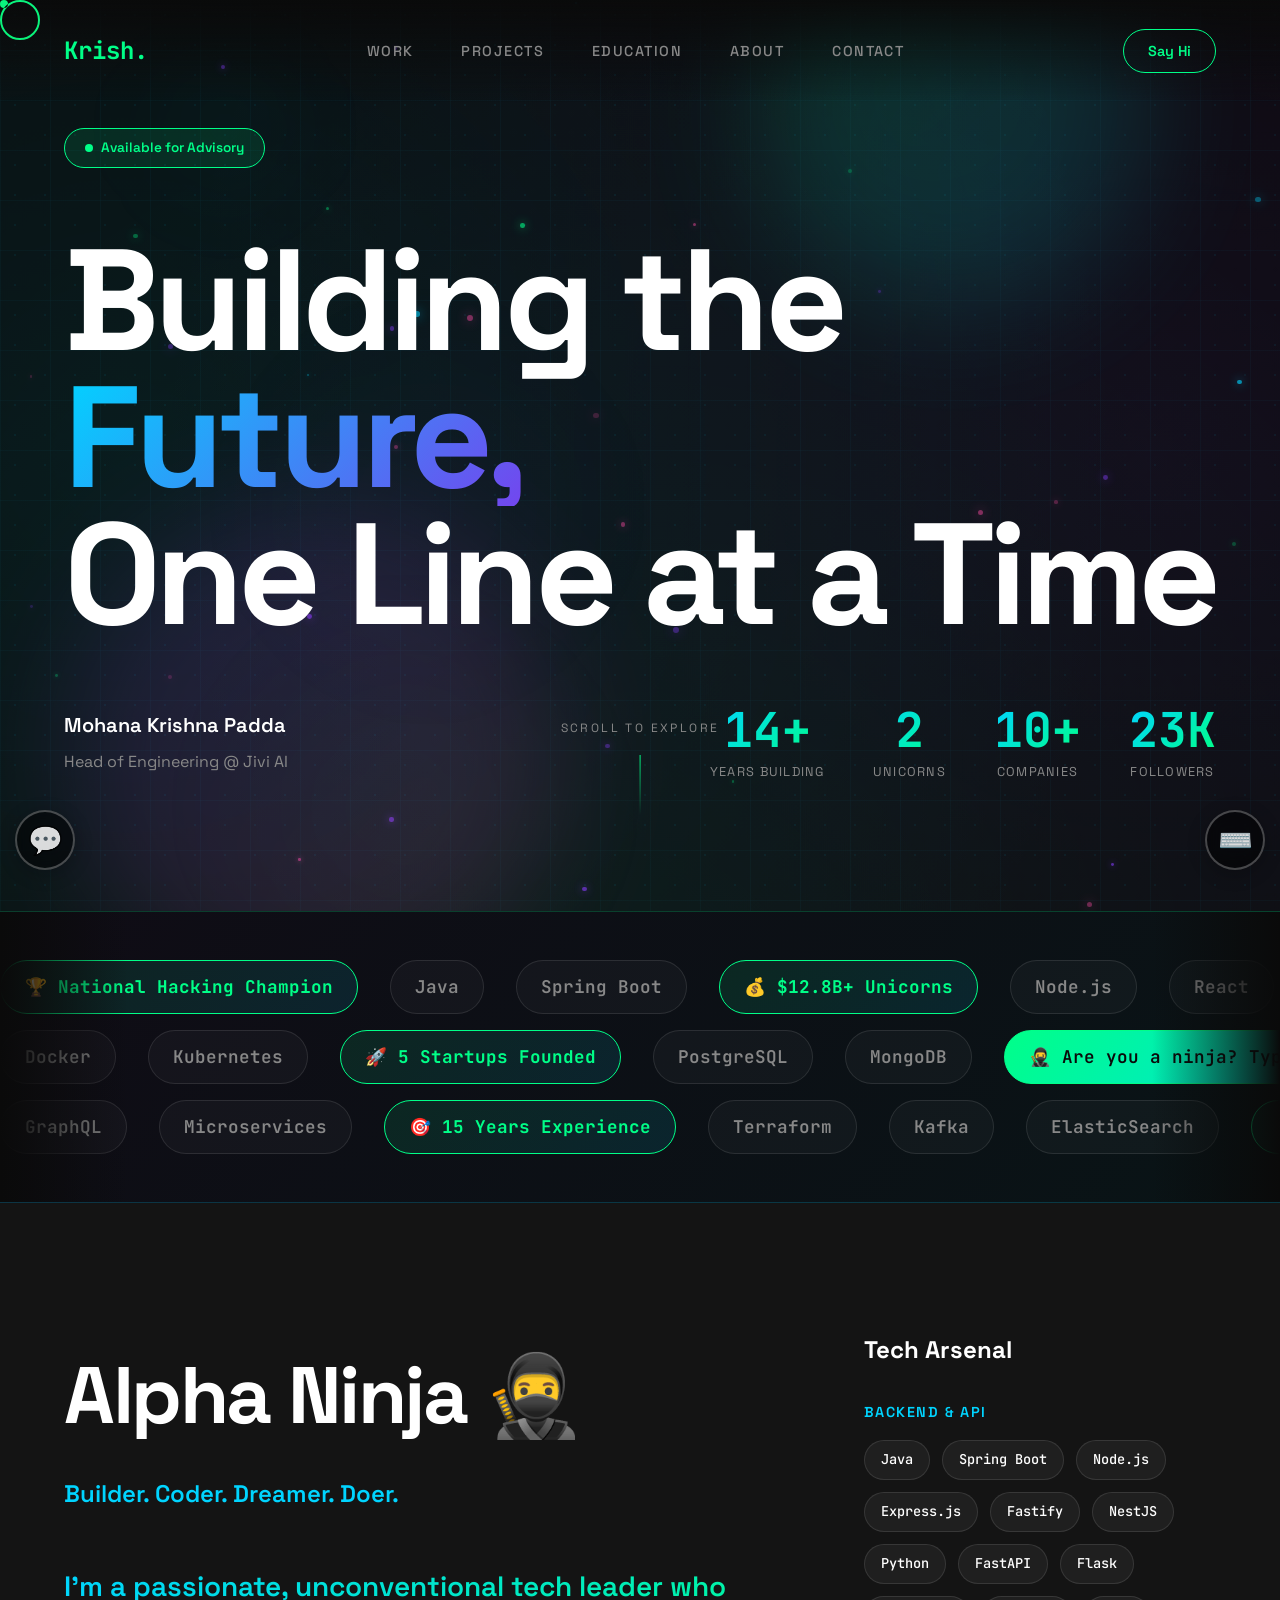
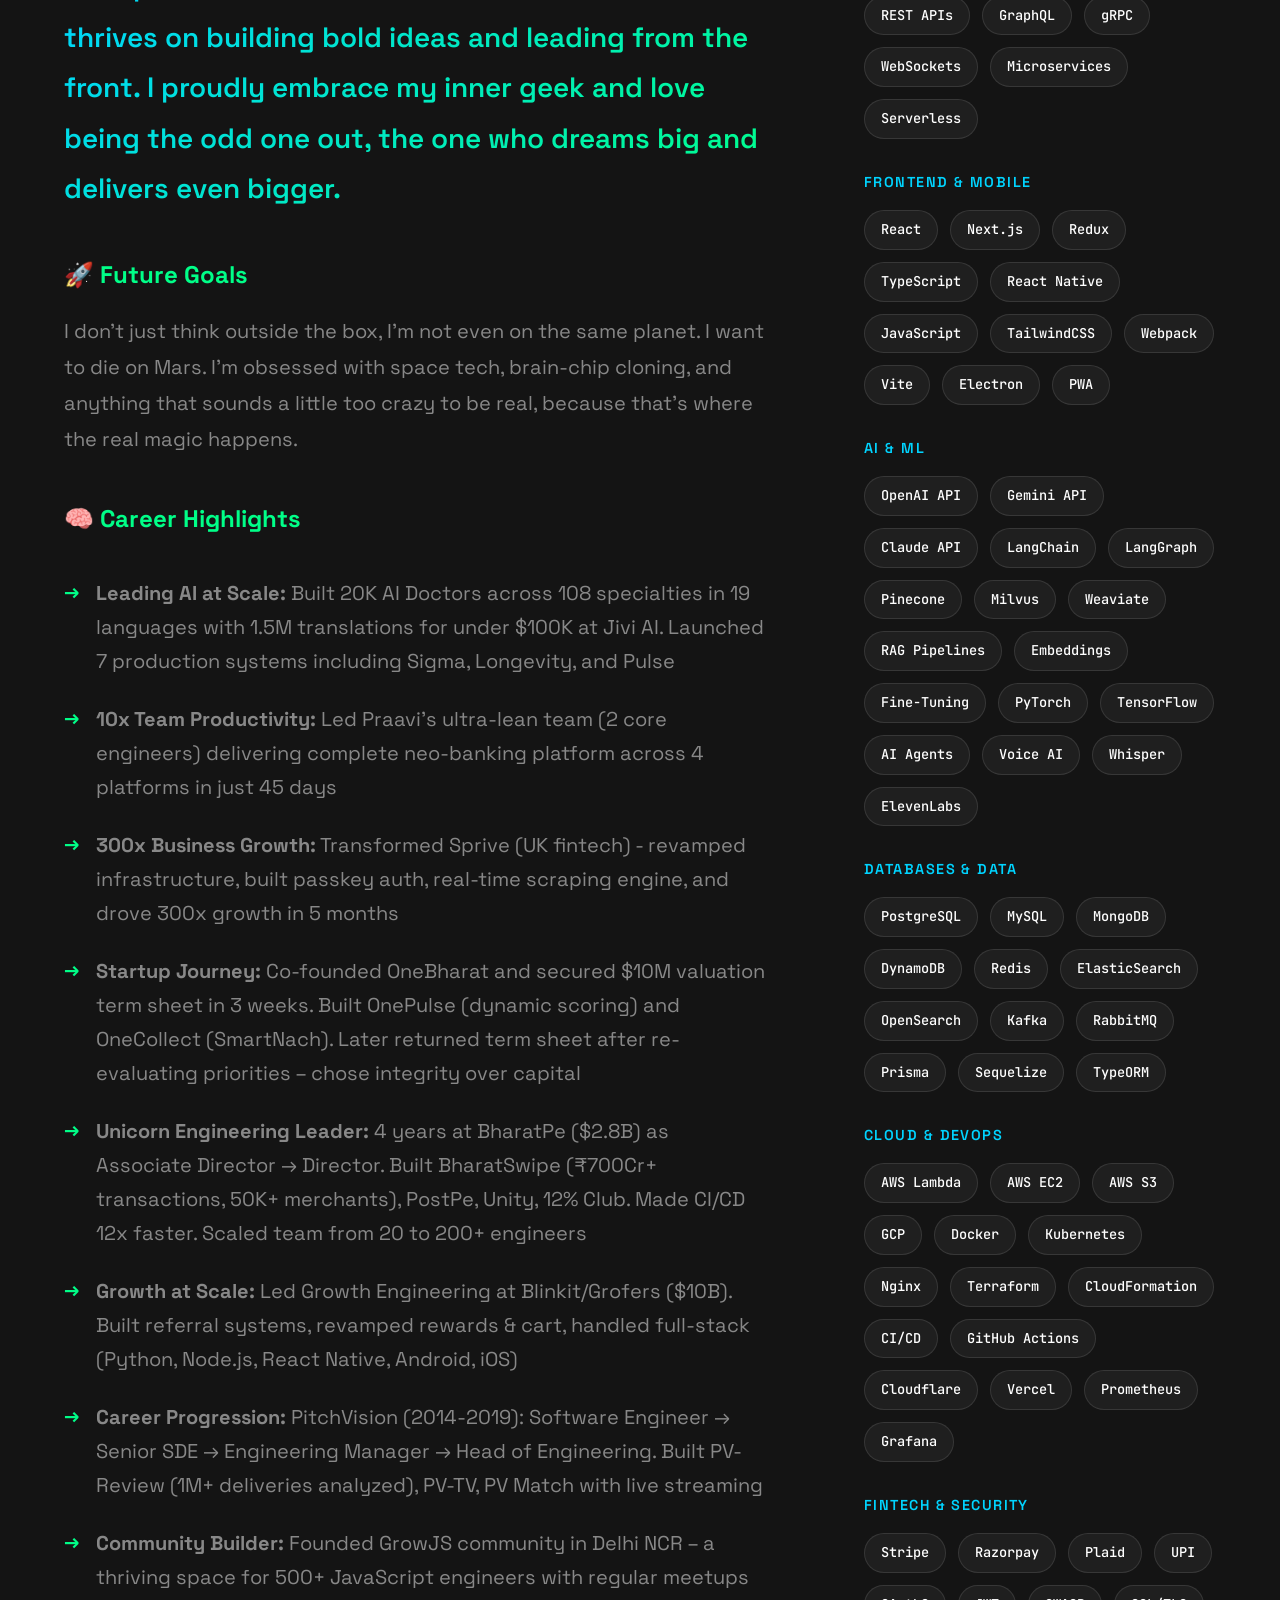
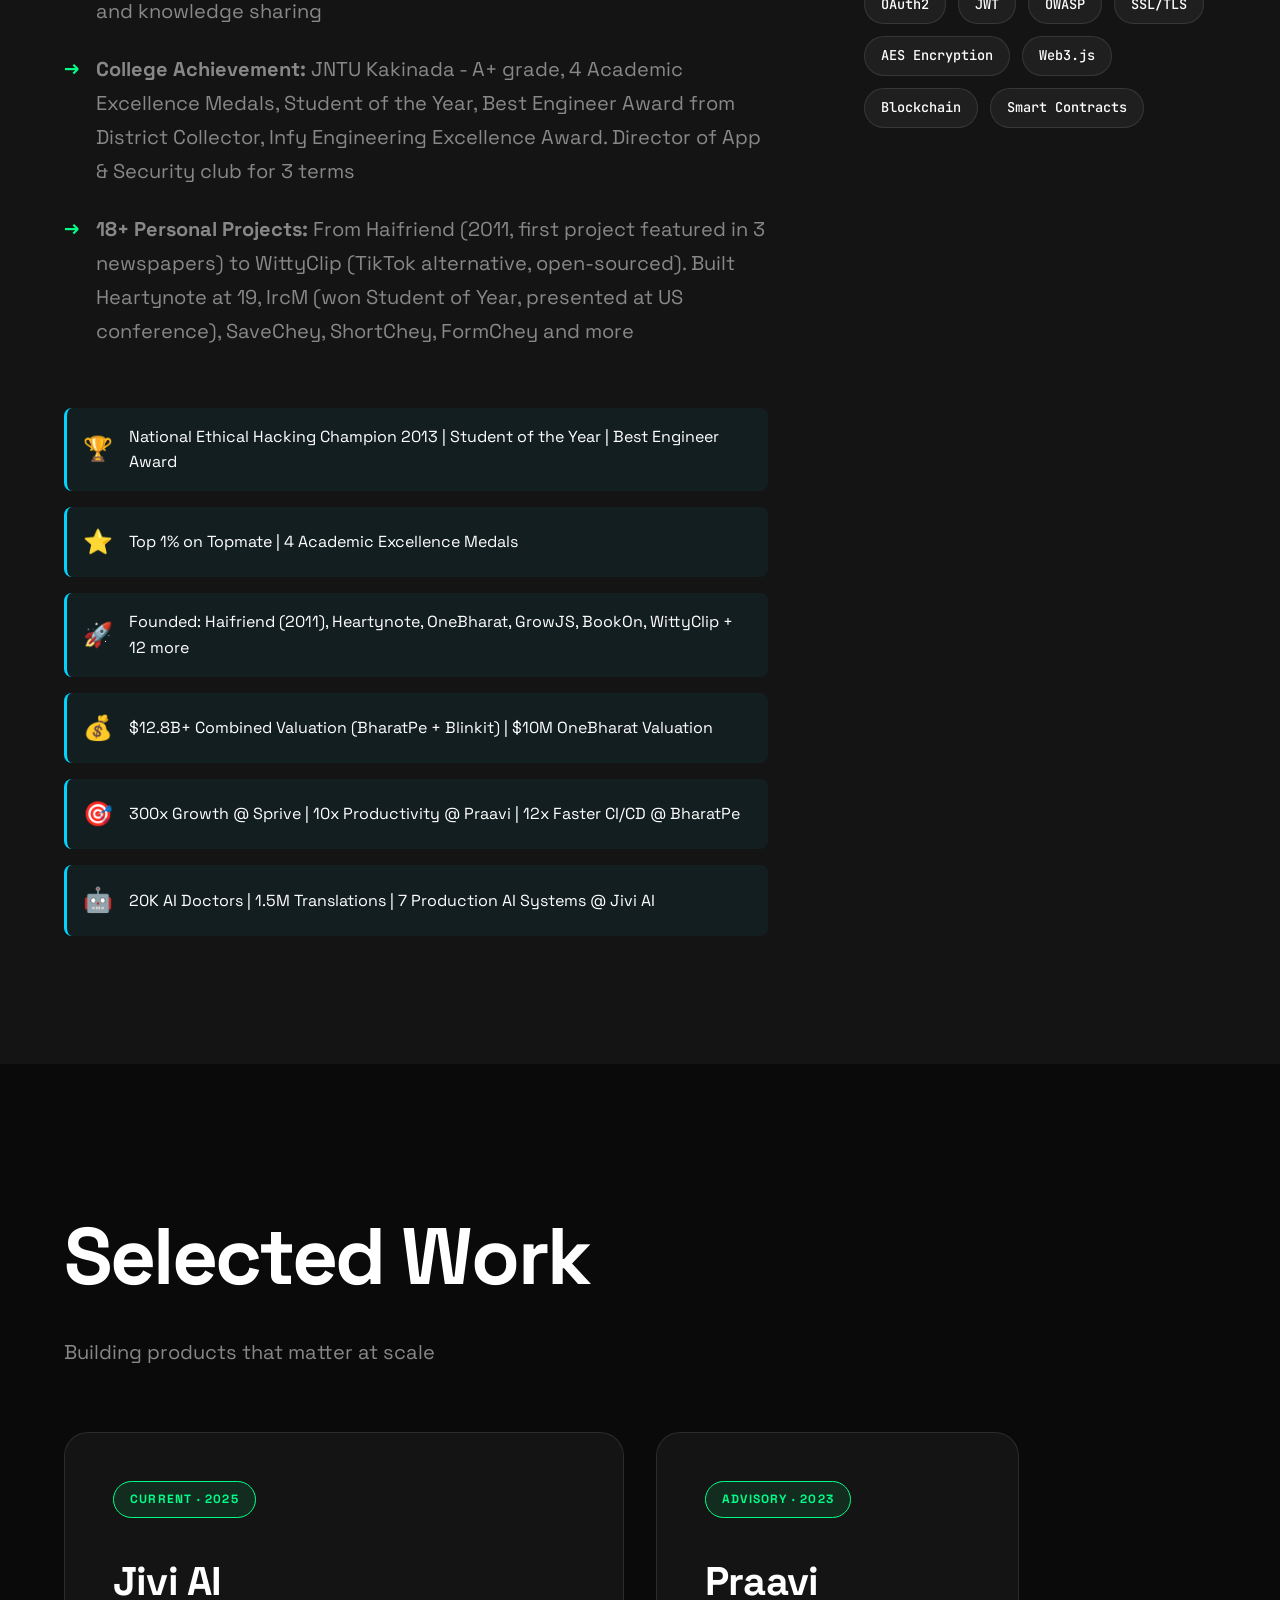
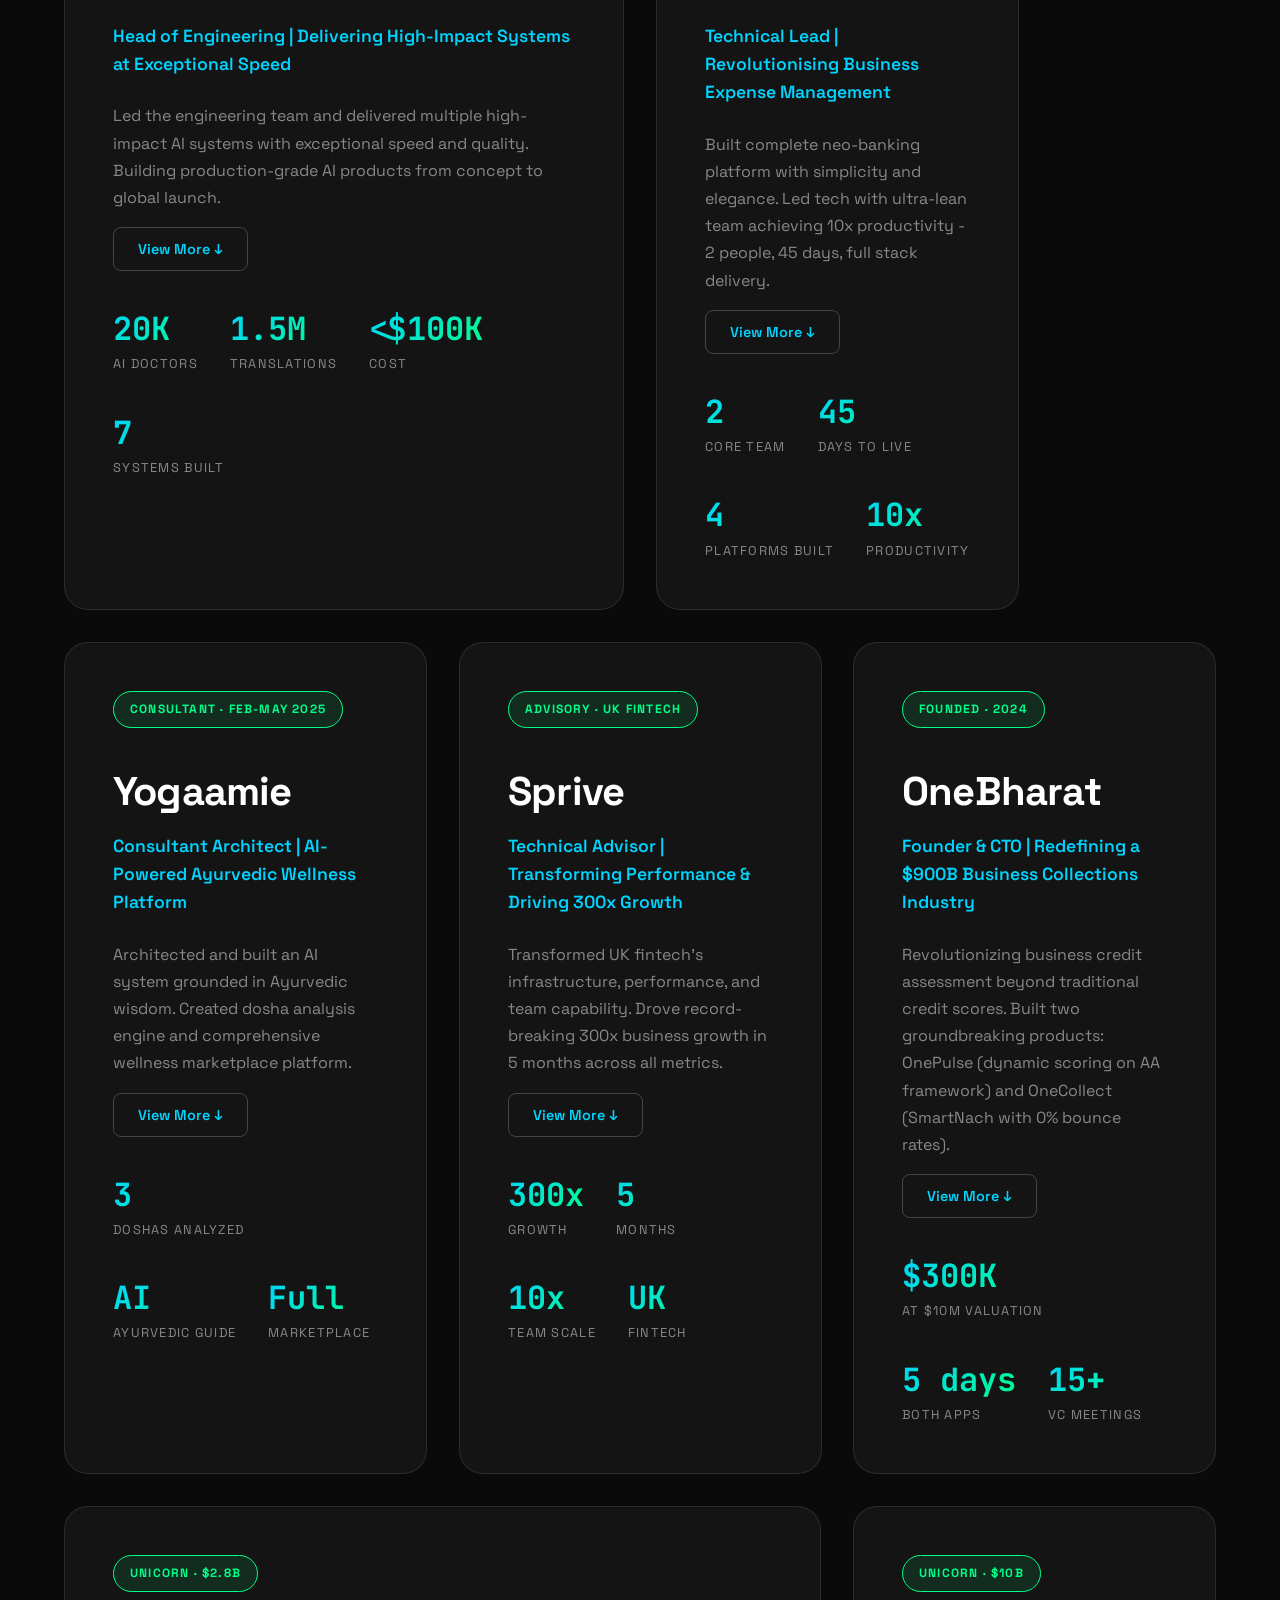
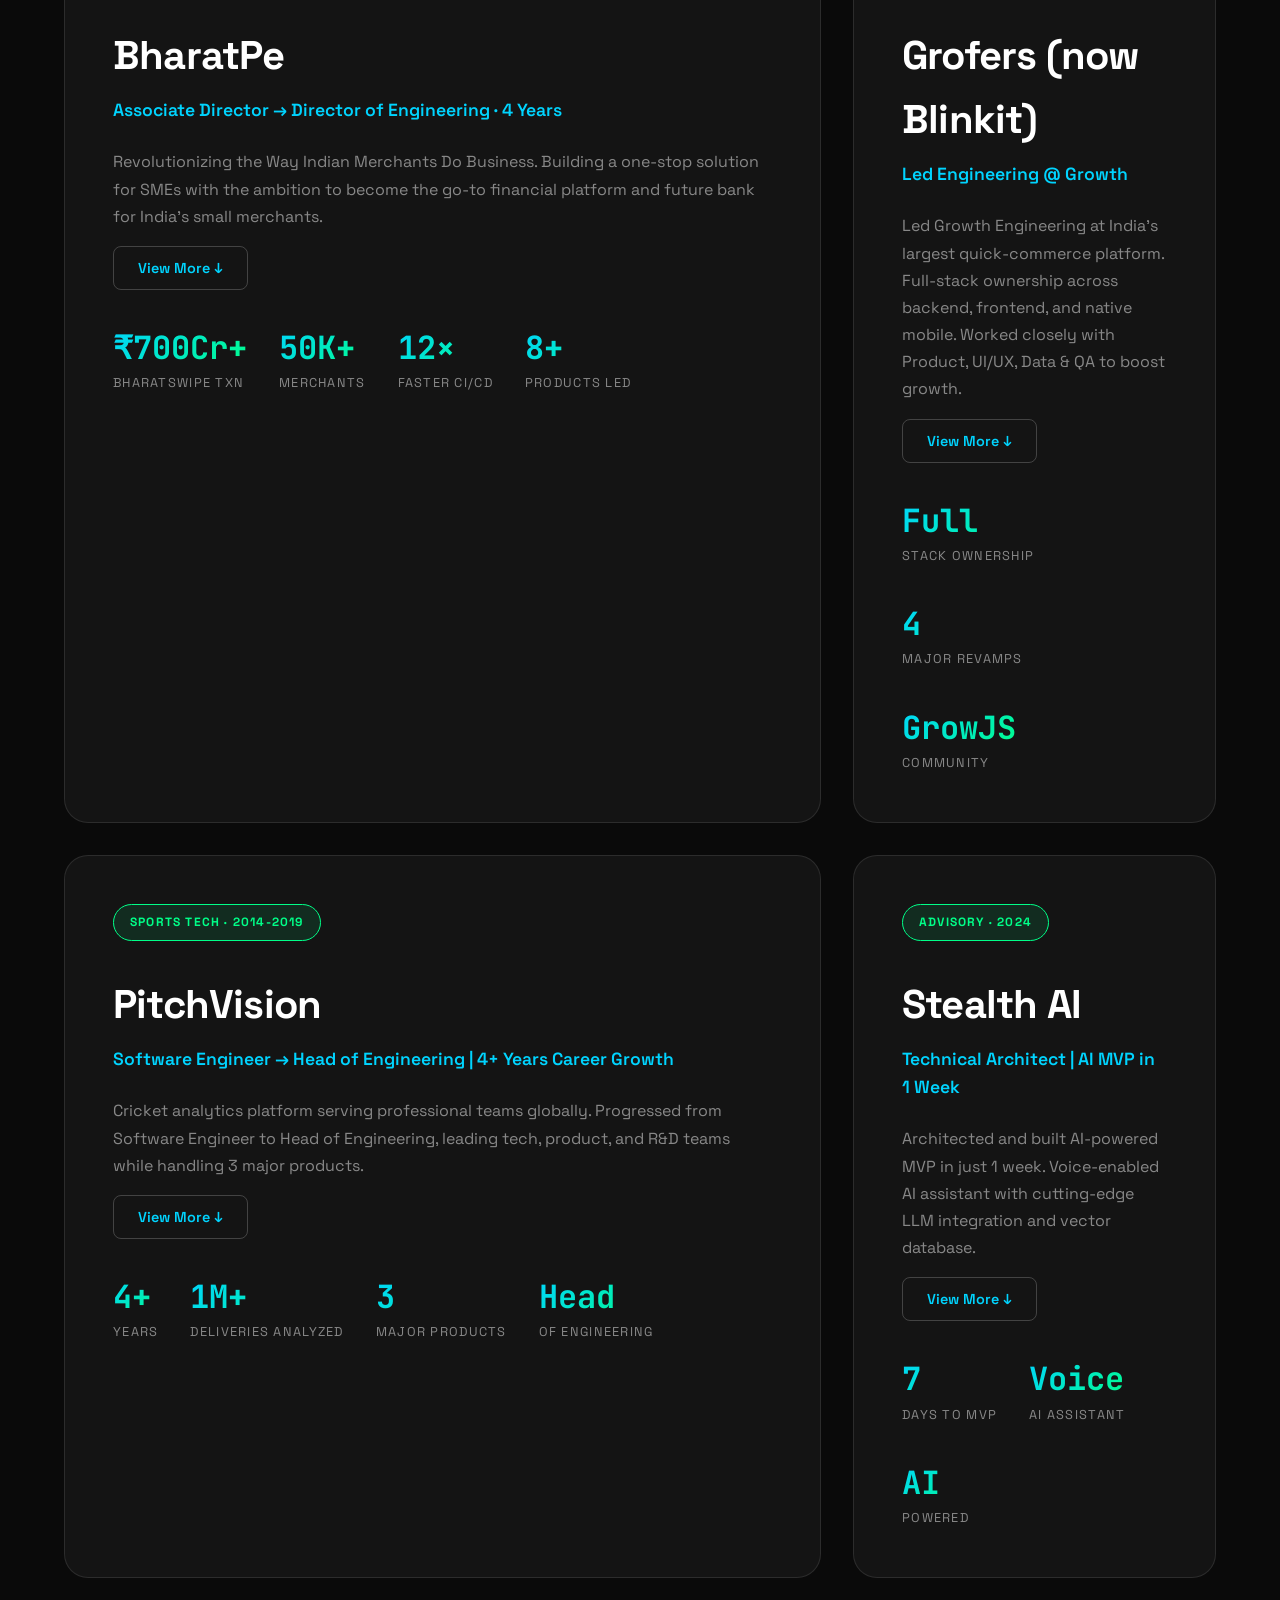
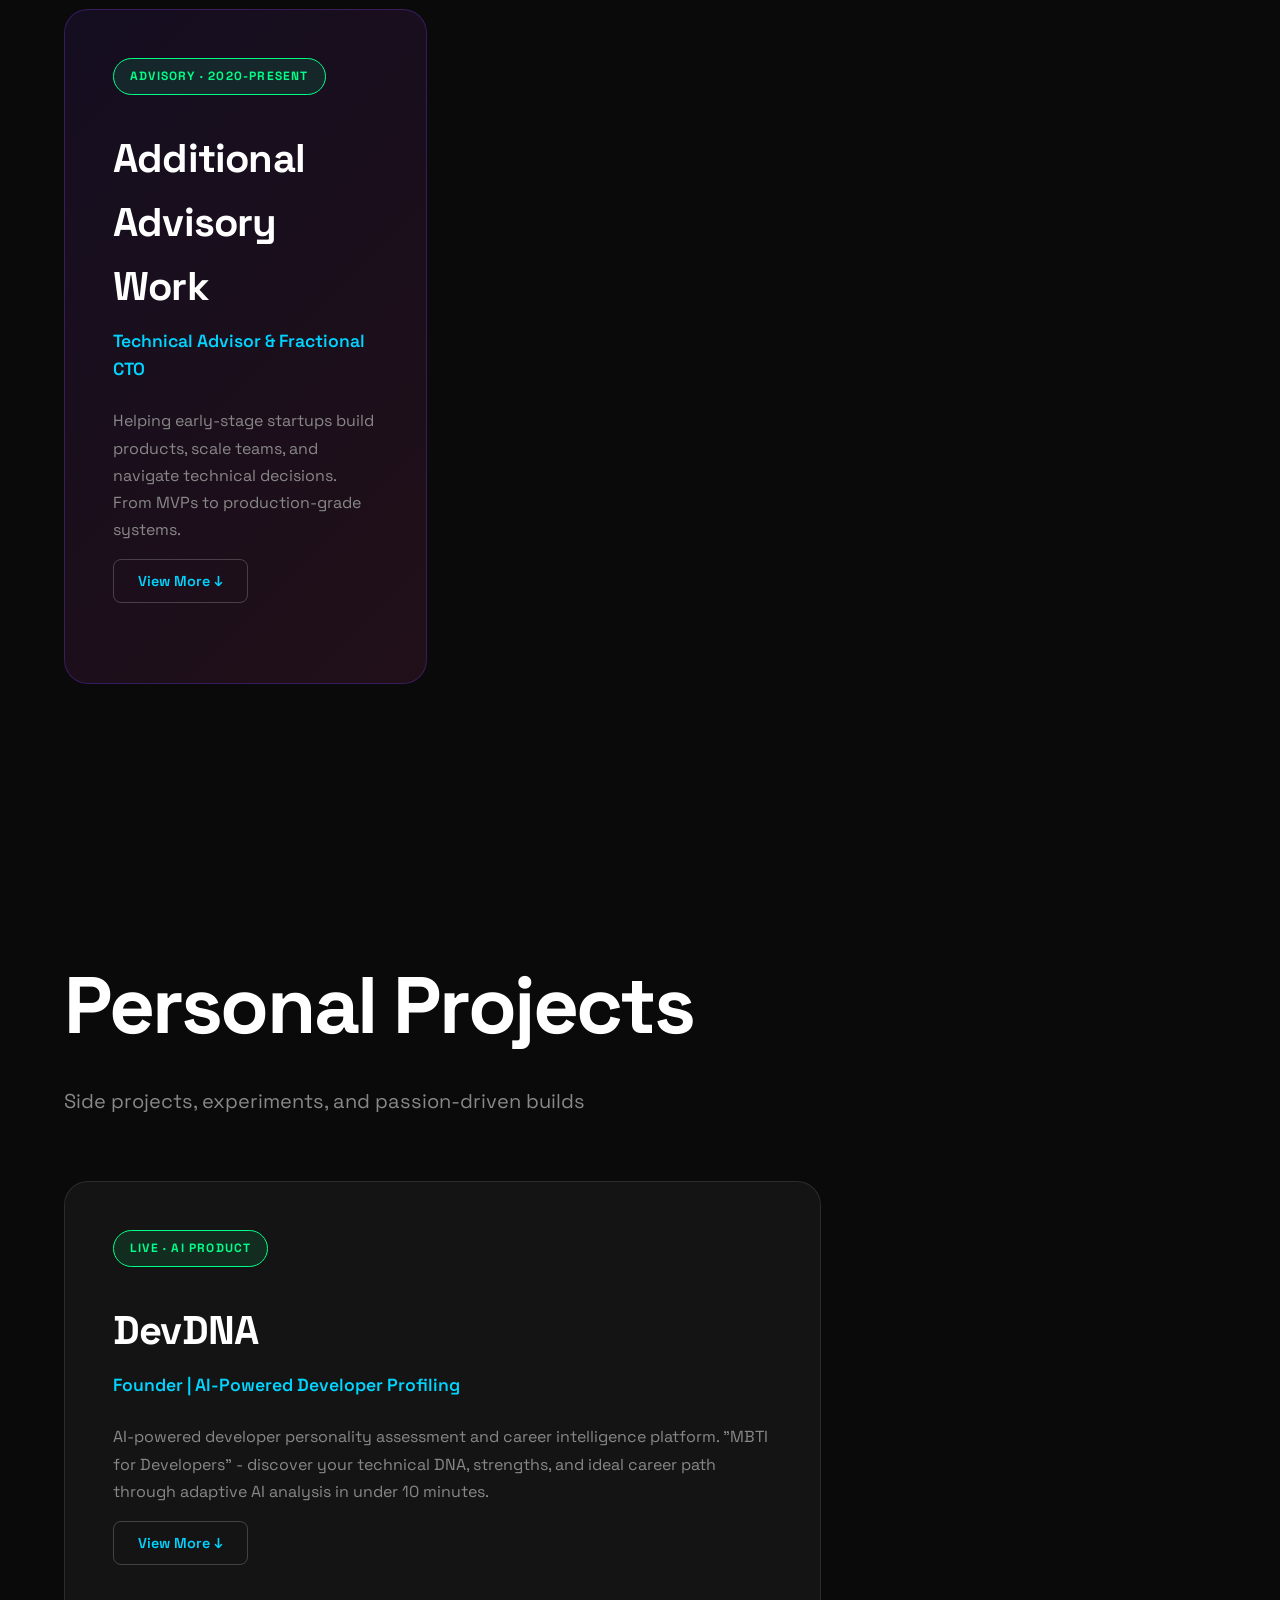
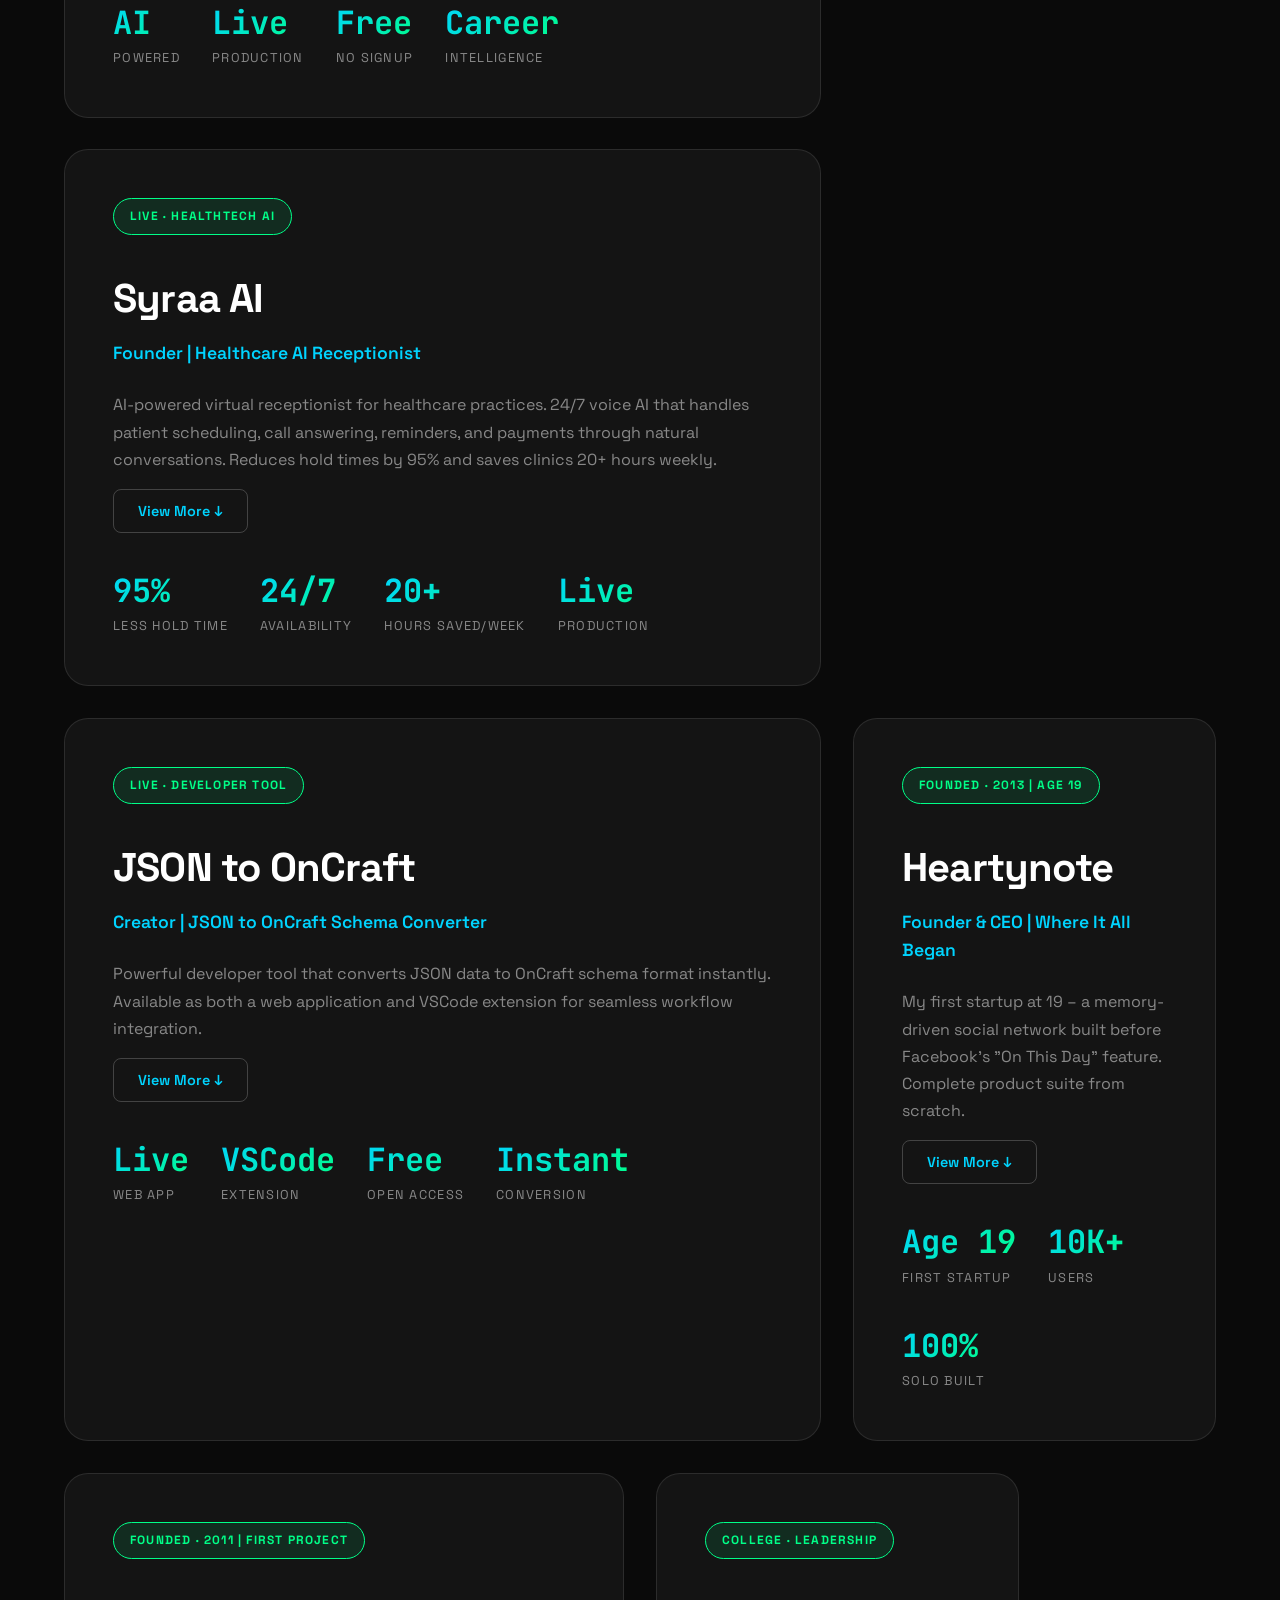
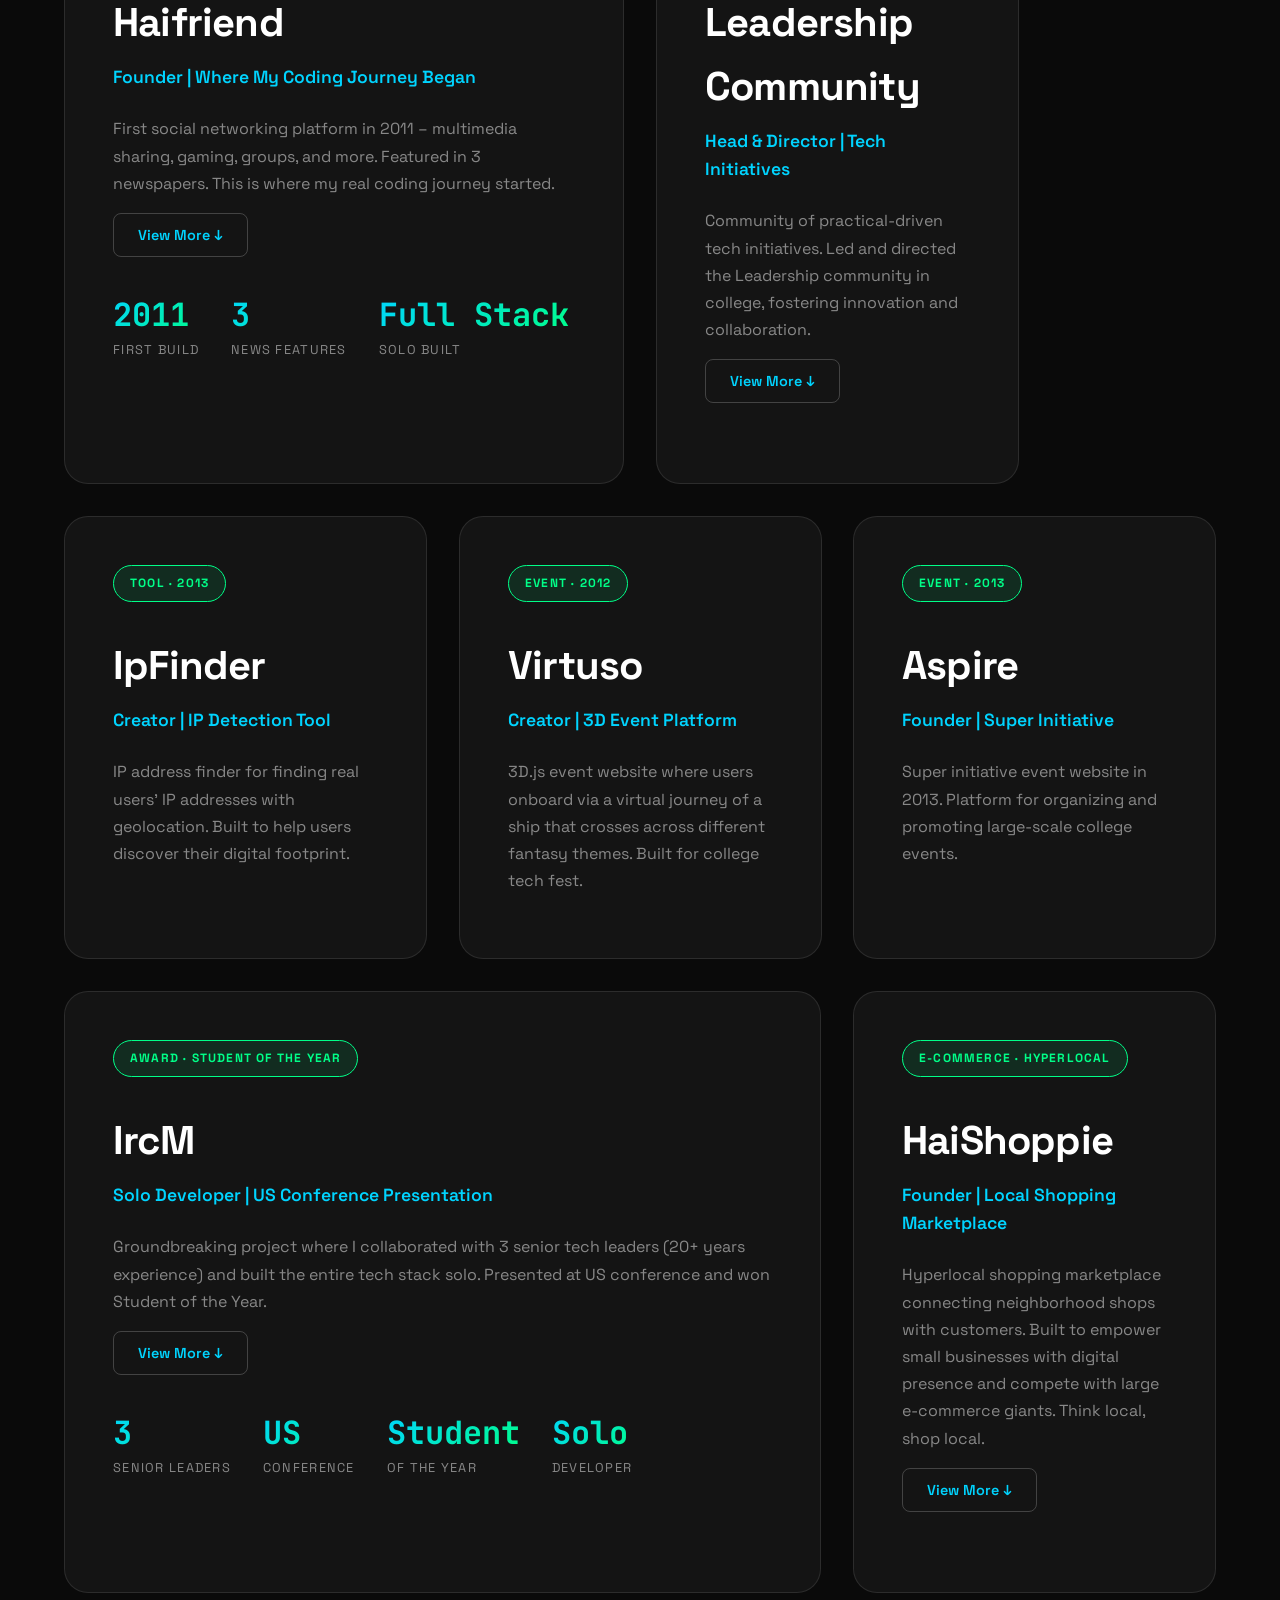
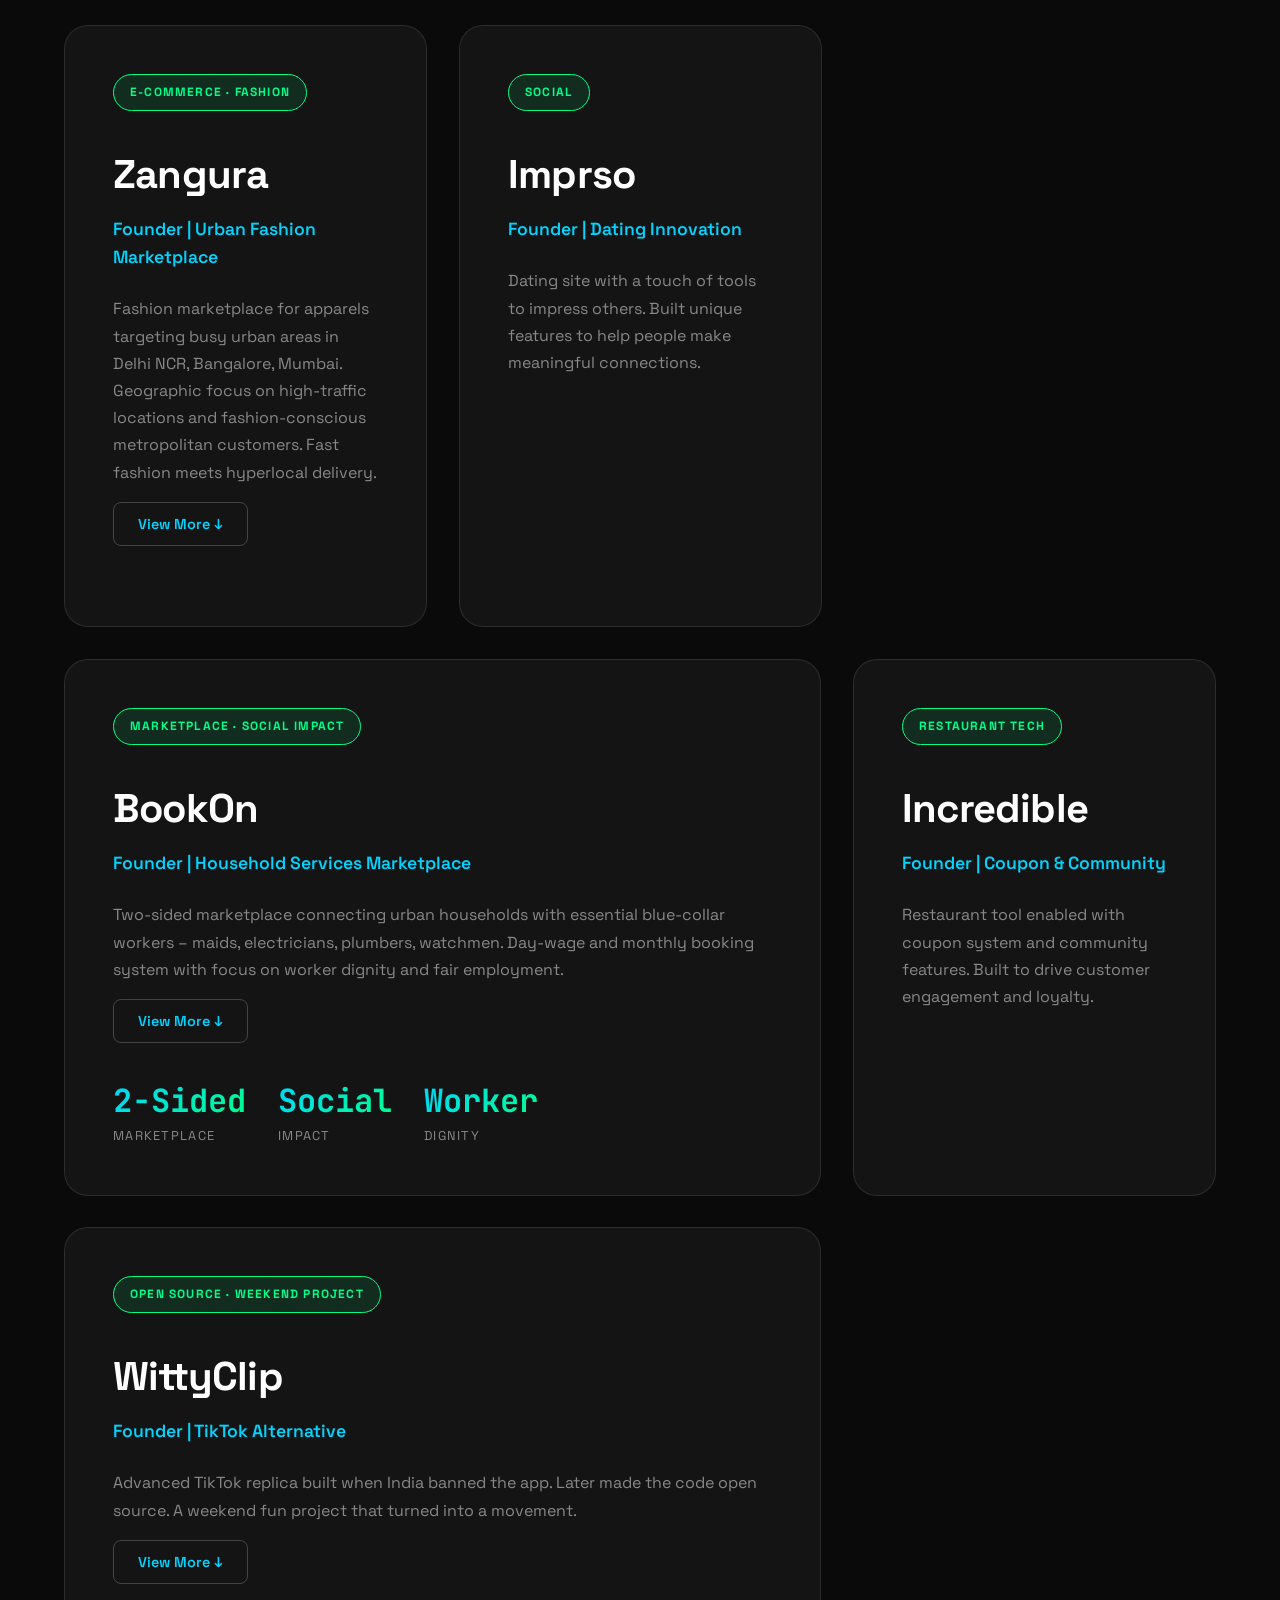
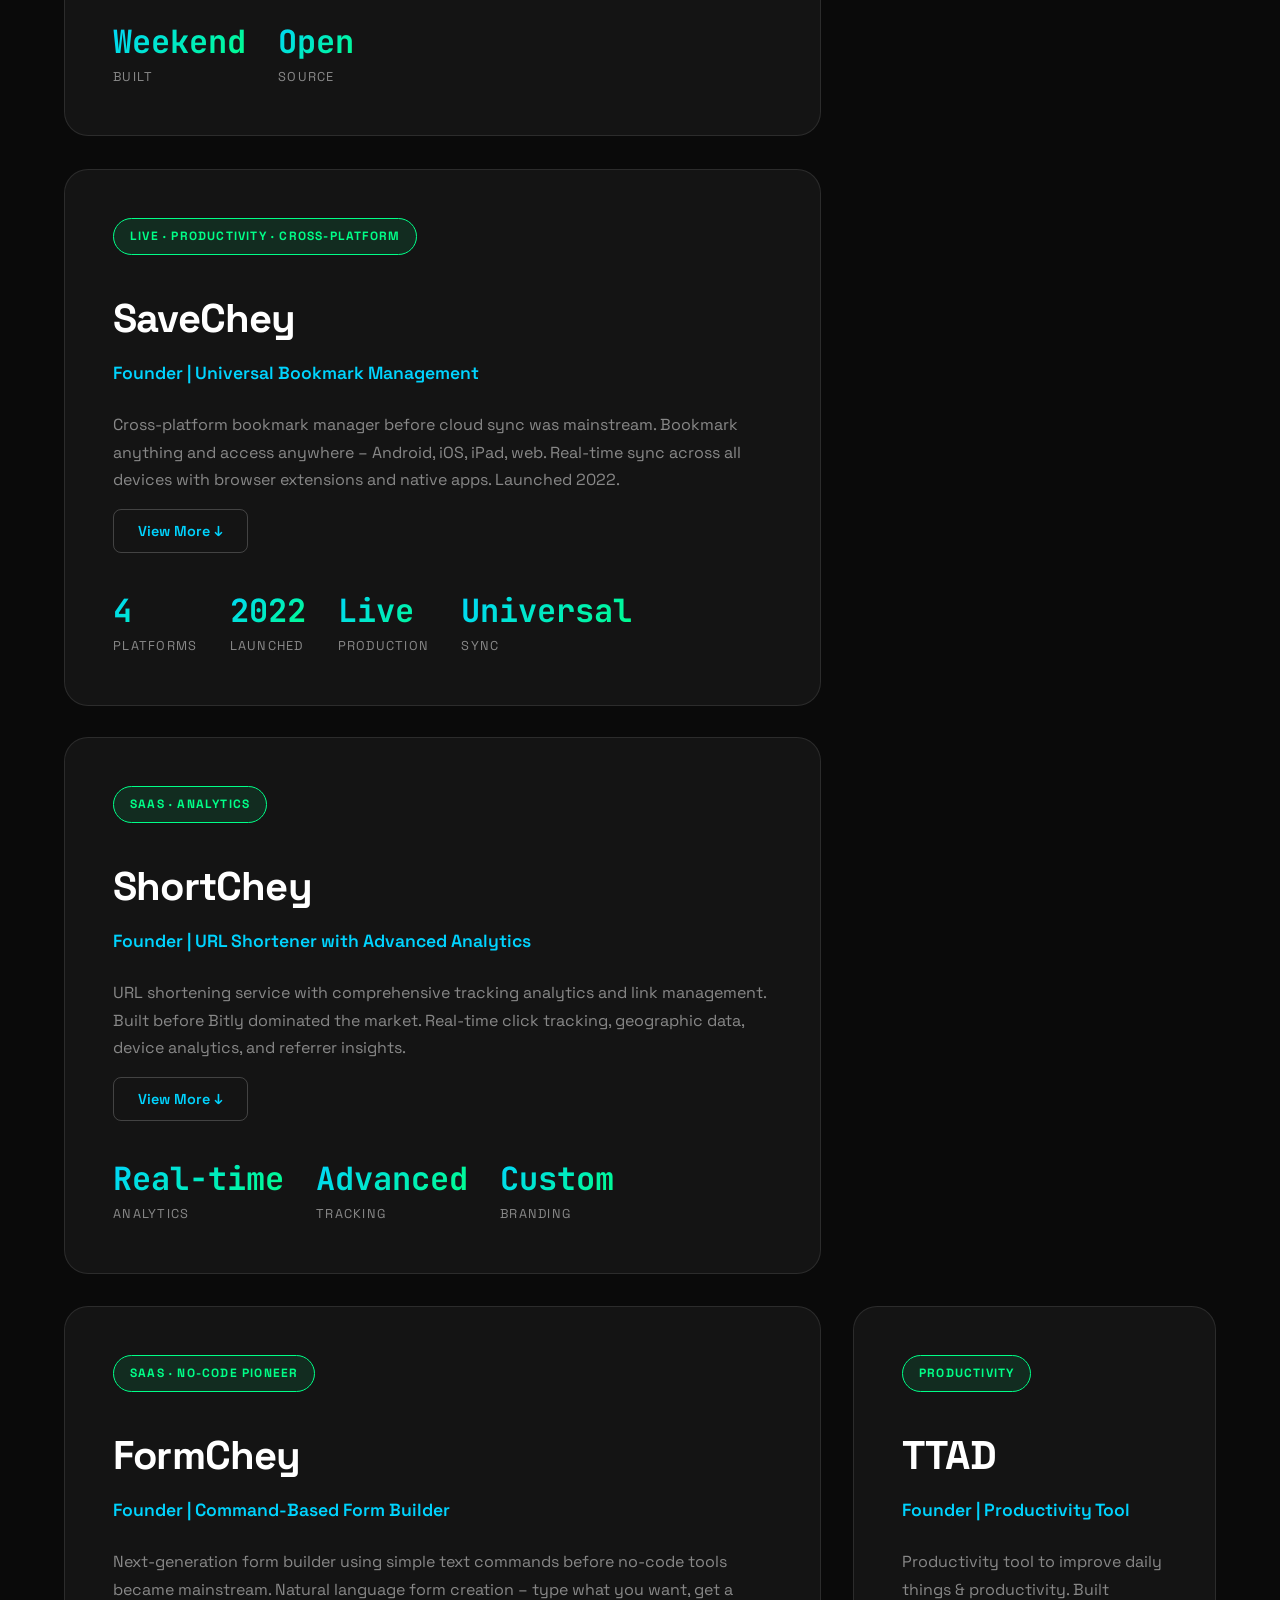
==== index.html @ fe9b0a6b "Add JSON to OnCraft project to portfolio - Added comprehensive project card in Personal Projects sec" ====
<!DOCTYPE html>
<html lang="en">
<head>
    <meta charset="UTF-8">
    <meta name="viewport" content="width=device-width, initial-scale=1.0">
    <meta name="description" content="Mohana Krishna Padda - Head of Engineering | 15 Years | 2 Unicorns | Builder, Coder, Dreamer, Doer">
    <meta name="author" content="Mohana Krishna Padda">
    <meta name="keywords" content="Engineering Leader, Tech Founder, CTO, Full Stack Developer, AI, Fintech, BharatPe, Blinkit, Jivi AI">

    <!-- Open Graph / Facebook -->
    <meta property="og:type" content="website">
    <meta property="og:url" content="https://krishcdbry.github.io/krishcdbry/">
    <meta property="og:title" content="Mohana Krishna Padda - Engineering Leader & Tech Founder">
    <meta property="og:description" content="Head of Engineering | 15 Years | 2 Unicorns | Building the future, one line at a time">
    <meta property="og:image" content="https://krishcdbry.github.io/krishcdbry/og-image.jpg">

    <!-- Twitter -->
    <meta property="twitter:card" content="summary_large_image">
    <meta property="twitter:url" content="https://krishcdbry.github.io/krishcdbry/">
    <meta property="twitter:title" content="Mohana Krishna Padda - Engineering Leader & Tech Founder">
    <meta property="twitter:description" content="Head of Engineering | 15 Years | 2 Unicorns | Building the future, one line at a time">
    <meta property="twitter:image" content="https://krishcdbry.github.io/krishcdbry/og-image.jpg">
    <meta name="twitter:creator" content="@krishcdbry">

    <title>Mohana Krishna Padda - Engineering Leader & Tech Founder</title>

    <!-- Favicon -->
    <link rel="icon" type="image/png" href="https://avatars.githubusercontent.com/u/4358385?s=400&u=a7bd9dbf1210dfda26479df4a88803a162fb5c70&v=4">
    <link rel="apple-touch-icon" href="https://avatars.githubusercontent.com/u/4358385?s=400&u=a7bd9dbf1210dfda26479df4a88803a162fb5c70&v=4">

    <link rel="preconnect" href="https://fonts.googleapis.com">
    <link rel="preconnect" href="https://fonts.gstatic.com" crossorigin>
    <link href="https://fonts.googleapis.com/css2?family=Space+Grotesk:wght@300;400;500;600;700&family=JetBrains+Mono:wght@400;700&display=swap" rel="stylesheet">
    <link rel="stylesheet" href="styles.css">
</head>
<body>
    <!--
        👋 Hey there, curious developer!
        I see you're checking out the source code. Nice!
        🥷 If you're a true ninja, you'll find the hidden easter egg.
    -->

    <!-- Cursor -->
    <div class="cursor" aria-hidden="true"></div>
    <div class="cursor-follower" aria-hidden="true"></div>

    <!-- Navigation -->
    <nav class="nav" role="navigation" aria-label="Main navigation">
        <div class="nav-logo" aria-label="Mohana Krishna Padda">Krish.</div>
        <div class="nav-menu">
            <a href="#work" class="nav-link">Work</a>
            <a href="#personal-projects" class="nav-link">Projects</a>
            <a href="#education" class="nav-link">Education</a>
            <a href="#about" class="nav-link">About</a>
            <a href="#contact" class="nav-link">Contact</a>
        </div>
        <div class="nav-contact">
            <a href="mailto:krishcdbry@gmail.com" class="nav-email" aria-label="Send email to Mohana Krishna Padda">Say Hi</a>
        </div>
    </nav>

    <!-- Hero -->
    <section class="hero" aria-label="Introduction">
        <!-- Animated Background -->
        <div class="hero-bg" aria-hidden="true">
            <div class="bg-grid"></div>
            <div class="bg-gradient"></div>
            <div class="bg-dots"></div>
        </div>

        <div class="hero-container">
            <div class="hero-badge">
                <span class="badge-dot" aria-hidden="true"></span>
                Available for Advisory
            </div>
            <h1 class="hero-title">
                <span class="title-line">Building the</span>
                <span class="title-line title-highlight">Future,</span>
                <span class="title-line">One Line at a Time</span>
            </h1>
            <div class="hero-intro">
                <div class="intro-text">
                    <p>Mohana Krishna Padda</p>
                    <p class="intro-role">Head of Engineering @ Jivi AI</p>
                </div>
                <div class="intro-stats">
                    <div class="stat">
                        <span class="stat-value">14+</span>
                        <span class="stat-label">Years Building</span>
                    </div>
                    <div class="stat">
                        <span class="stat-value">2</span>
                        <span class="stat-label">Unicorns</span>
                    </div>
                    <div class="stat">
                        <span class="stat-value">10+</span>
                        <span class="stat-label">Companies</span>
                    </div>
                    <div class="stat">
                        <span class="stat-value">23K</span>
                        <span class="stat-label">Followers</span>
                    </div>
                </div>
            </div>
            <div class="hero-scroll">
                <span>Scroll to explore</span>
                <div class="scroll-line"></div>
            </div>
        </div>
    </section>

    <!-- Multi-Row Marquee -->
    <div class="marquee-wrapper" role="region" aria-label="Tech arsenal and achievements">
        <!-- Row 1: Scrolls Right -->
        <div class="marquee-row marquee-row-1">
            <div class="marquee-track">
                <span class="marquee-item marquee-achievement">🏆 National Hacking Champion</span>
                <span class="marquee-item">Java</span>
                <span class="marquee-item">Spring Boot</span>
                <span class="marquee-item marquee-achievement">💰 $12.8B+ Unicorns</span>
                <span class="marquee-item">Node.js</span>
                <span class="marquee-item">React</span>
                <span class="marquee-item">TypeScript</span>
                <span class="marquee-item marquee-achievement">⚡ $10M in 3 Weeks</span>
                <span class="marquee-item">Python</span>
                <span class="marquee-item">FastAPI</span>
                <span class="marquee-item">AWS</span>
            </div>
            <div class="marquee-track" aria-hidden="true">
                <span class="marquee-item marquee-achievement">🏆 National Hacking Champion</span>
                <span class="marquee-item">Java</span>
                <span class="marquee-item">Spring Boot</span>
                <span class="marquee-item marquee-achievement">💰 $12.8B+ Unicorns</span>
                <span class="marquee-item">Node.js</span>
                <span class="marquee-item">React</span>
                <span class="marquee-item">TypeScript</span>
                <span class="marquee-item marquee-achievement">⚡ $10M in 3 Weeks</span>
                <span class="marquee-item">Python</span>
                <span class="marquee-item">FastAPI</span>
                <span class="marquee-item">AWS</span>
            </div>
        </div>

        <!-- Row 2: Scrolls Left (opposite direction) -->
        <div class="marquee-row marquee-row-2">
            <div class="marquee-track">
                <span class="marquee-item">Docker</span>
                <span class="marquee-item">Kubernetes</span>
                <span class="marquee-item marquee-achievement">🚀 5 Startups Founded</span>
                <span class="marquee-item">PostgreSQL</span>
                <span class="marquee-item">MongoDB</span>
                <span class="marquee-item marquee-achievement" style="background: linear-gradient(135deg, #00ff88 0%, #00d4ff 100%); color: #0a0a0a; font-weight: 600;">🥷 Are you a ninja? Type the Konami Code!</span>
                <span class="marquee-item">Redis</span>
                <span class="marquee-item marquee-achievement">⭐ Top 1% Topmate</span>
                <span class="marquee-item">OpenAI</span>
                <span class="marquee-item">LangChain</span>
                <span class="marquee-item">Pinecone</span>
                <span class="marquee-item">AI Agents</span>
            </div>
            <div class="marquee-track" aria-hidden="true">
                <span class="marquee-item">Docker</span>
                <span class="marquee-item">Kubernetes</span>
                <span class="marquee-item marquee-achievement">🚀 5 Startups Founded</span>
                <span class="marquee-item">PostgreSQL</span>
                <span class="marquee-item">MongoDB</span>
                <span class="marquee-item marquee-achievement" style="background: linear-gradient(135deg, #00ff88 0%, #00d4ff 100%); color: #0a0a0a; font-weight: 600;">🥷 Are you a ninja? Type the Konami Code!</span>
                <span class="marquee-item">Redis</span>
                <span class="marquee-item marquee-achievement">⭐ Top 1% Topmate</span>
                <span class="marquee-item">OpenAI</span>
                <span class="marquee-item">LangChain</span>
                <span class="marquee-item">Pinecone</span>
                <span class="marquee-item">AI Agents</span>
            </div>
        </div>

        <!-- Row 3: Scrolls Right -->
        <div class="marquee-row marquee-row-3">
            <div class="marquee-track">
                <span class="marquee-item">GraphQL</span>
                <span class="marquee-item">Microservices</span>
                <span class="marquee-item marquee-achievement">🎯 15 Years Experience</span>
                <span class="marquee-item">Terraform</span>
                <span class="marquee-item">Kafka</span>
                <span class="marquee-item">ElasticSearch</span>
                <span class="marquee-item marquee-achievement">💡 GrowJs Community</span>
                <span class="marquee-item">React Native</span>
                <span class="marquee-item">Next.js</span>
                <span class="marquee-item">Serverless</span>
                <span class="marquee-item">CI/CD</span>
            </div>
            <div class="marquee-track" aria-hidden="true">
                <span class="marquee-item">GraphQL</span>
                <span class="marquee-item">Microservices</span>
                <span class="marquee-item marquee-achievement">🎯 15 Years Experience</span>
                <span class="marquee-item">Terraform</span>
                <span class="marquee-item">Kafka</span>
                <span class="marquee-item">ElasticSearch</span>
                <span class="marquee-item marquee-achievement">💡 GrowJs Community</span>
                <span class="marquee-item">React Native</span>
                <span class="marquee-item">Next.js</span>
                <span class="marquee-item">Serverless</span>
                <span class="marquee-item">CI/CD</span>
            </div>
        </div>
    </div>

    <!-- About -->
    <section id="about" class="about-section">
        <div class="about-container">
            <div class="about-content">
                <h2 class="about-title">Alpha Ninja 🥷</h2>
                <p class="about-subtitle">Builder. Coder. Dreamer. Doer.</p>
                <div class="about-text">
                    <p class="lead">I'm a passionate, unconventional tech leader who thrives on building bold ideas and leading from the front. I proudly embrace my inner geek and love being the odd one out, the one who dreams big and delivers even bigger.</p>

                    <h3 class="about-section-heading">🚀 Future Goals</h3>
                    <p>I don't just think outside the box, I'm not even on the same planet. I want to die on Mars. I'm obsessed with space tech, brain-chip cloning, and anything that sounds a little too crazy to be real, because that's where the real magic happens.</p>

                    <h3 class="about-section-heading">🧠 Career Highlights</h3>
                    <ul class="career-highlights">
                        <li><strong>Leading AI at Scale:</strong> Built 20K AI Doctors across 108 specialties in 19 languages with 1.5M translations for under $100K at Jivi AI. Launched 7 production systems including Sigma, Longevity, and Pulse</li>
                        <li><strong>10x Team Productivity:</strong> Led Praavi's ultra-lean team (2 core engineers) delivering complete neo-banking platform across 4 platforms in just 45 days</li>
                        <li><strong>300x Business Growth:</strong> Transformed Sprive (UK fintech) - revamped infrastructure, built passkey auth, real-time scraping engine, and drove 300x growth in 5 months</li>
                        <li><strong>Startup Journey:</strong> Co-founded OneBharat and secured $10M valuation term sheet in 3 weeks. Built OnePulse (dynamic scoring) and OneCollect (SmartNach). Later returned term sheet after re-evaluating priorities – chose integrity over capital</li>
                        <li><strong>Unicorn Engineering Leader:</strong> 4 years at BharatPe ($2.8B) as Associate Director → Director. Built BharatSwipe (₹700Cr+ transactions, 50K+ merchants), PostPe, Unity, 12% Club. Made CI/CD 12x faster. Scaled team from 20 to 200+ engineers</li>
                        <li><strong>Growth at Scale:</strong> Led Growth Engineering at Blinkit/Grofers ($10B). Built referral systems, revamped rewards & cart, handled full-stack (Python, Node.js, React Native, Android, iOS)</li>
                        <li><strong>Career Progression:</strong> PitchVision (2014-2019): Software Engineer → Senior SDE → Engineering Manager → Head of Engineering. Built PV-Review (1M+ deliveries analyzed), PV-TV, PV Match with live streaming</li>
                        <li><strong>Community Builder:</strong> Founded GrowJS community in Delhi NCR – a thriving space for 500+ JavaScript engineers with regular meetups and knowledge sharing</li>
                        <li><strong>College Achievement:</strong> JNTU Kakinada - A+ grade, 4 Academic Excellence Medals, Student of the Year, Best Engineer Award from District Collector, Infy Engineering Excellence Award. Director of App & Security club for 3 terms</li>
                        <li><strong>18+ Personal Projects:</strong> From Haifriend (2011, first project featured in 3 newspapers) to WittyClip (TikTok alternative, open-sourced). Built Heartynote at 19, IrcM (won Student of Year, presented at US conference), SaveChey, ShortChey, FormChey and more</li>
                    </ul>
                </div>
                <div class="about-highlights">
                    <div class="highlight">
                        <span class="highlight-icon">🏆</span>
                        <span>National Ethical Hacking Champion 2013 | Student of the Year | Best Engineer Award</span>
                    </div>
                    <div class="highlight">
                        <span class="highlight-icon">⭐</span>
                        <span>Top 1% on Topmate | 4 Academic Excellence Medals</span>
                    </div>
                    <div class="highlight">
                        <span class="highlight-icon">🚀</span>
                        <span>Founded: Haifriend (2011), Heartynote, OneBharat, GrowJS, BookOn, WittyClip + 12 more</span>
                    </div>
                    <div class="highlight">
                        <span class="highlight-icon">💰</span>
                        <span>$12.8B+ Combined Valuation (BharatPe + Blinkit) | $10M OneBharat Valuation</span>
                    </div>
                    <div class="highlight">
                        <span class="highlight-icon">🎯</span>
                        <span>300x Growth @ Sprive | 10x Productivity @ Praavi | 12x Faster CI/CD @ BharatPe</span>
                    </div>
                    <div class="highlight">
                        <span class="highlight-icon">🤖</span>
                        <span>20K AI Doctors | 1.5M Translations | 7 Production AI Systems @ Jivi AI</span>
                    </div>
                </div>
            </div>
            <div class="about-tech">
                <h3>Tech Arsenal</h3>
                <div class="tech-section">
                    <h4 class="tech-category">Backend & API</h4>
                    <div class="tech-tags">
                        <span>Java</span>
                        <span>Spring Boot</span>
                        <span>Node.js</span>
                        <span>Express.js</span>
                        <span>Fastify</span>
                        <span>NestJS</span>
                        <span>Python</span>
                        <span>FastAPI</span>
                        <span>Flask</span>
                        <span>REST APIs</span>
                        <span>GraphQL</span>
                        <span>gRPC</span>
                        <span>WebSockets</span>
                        <span>Microservices</span>
                        <span>Serverless</span>
                    </div>
                </div>
                <div class="tech-section">
                    <h4 class="tech-category">Frontend & Mobile</h4>
                    <div class="tech-tags">
                        <span>React</span>
                        <span>Next.js</span>
                        <span>Redux</span>
                        <span>TypeScript</span>
                        <span>React Native</span>
                        <span>JavaScript</span>
                        <span>TailwindCSS</span>
                        <span>Webpack</span>
                        <span>Vite</span>
                        <span>Electron</span>
                        <span>PWA</span>
                    </div>
                </div>
                <div class="tech-section">
                    <h4 class="tech-category">AI & ML</h4>
                    <div class="tech-tags">
                        <span>OpenAI API</span>
                        <span>Gemini API</span>
                        <span>Claude API</span>
                        <span>LangChain</span>
                        <span>LangGraph</span>
                        <span>Pinecone</span>
                        <span>Milvus</span>
                        <span>Weaviate</span>
                        <span>RAG Pipelines</span>
                        <span>Embeddings</span>
                        <span>Fine-Tuning</span>
                        <span>PyTorch</span>
                        <span>TensorFlow</span>
                        <span>AI Agents</span>
                        <span>Voice AI</span>
                        <span>Whisper</span>
                        <span>ElevenLabs</span>
                    </div>
                </div>
                <div class="tech-section">
                    <h4 class="tech-category">Databases & Data</h4>
                    <div class="tech-tags">
                        <span>PostgreSQL</span>
                        <span>MySQL</span>
                        <span>MongoDB</span>
                        <span>DynamoDB</span>
                        <span>Redis</span>
                        <span>ElasticSearch</span>
                        <span>OpenSearch</span>
                        <span>Kafka</span>
                        <span>RabbitMQ</span>
                        <span>Prisma</span>
                        <span>Sequelize</span>
                        <span>TypeORM</span>
                    </div>
                </div>
                <div class="tech-section">
                    <h4 class="tech-category">Cloud & DevOps</h4>
                    <div class="tech-tags">
                        <span>AWS Lambda</span>
                        <span>AWS EC2</span>
                        <span>AWS S3</span>
                        <span>GCP</span>
                        <span>Docker</span>
                        <span>Kubernetes</span>
                        <span>Nginx</span>
                        <span>Terraform</span>
                        <span>CloudFormation</span>
                        <span>CI/CD</span>
                        <span>GitHub Actions</span>
                        <span>Cloudflare</span>
                        <span>Vercel</span>
                        <span>Prometheus</span>
                        <span>Grafana</span>
                    </div>
                </div>
                <div class="tech-section">
                    <h4 class="tech-category">Fintech & Security</h4>
                    <div class="tech-tags">
                        <span>Stripe</span>
                        <span>Razorpay</span>
                        <span>Plaid</span>
                        <span>UPI</span>
                        <span>OAuth2</span>
                        <span>JWT</span>
                        <span>OWASP</span>
                        <span>SSL/TLS</span>
                        <span>AES Encryption</span>
                        <span>Web3.js</span>
                        <span>Blockchain</span>
                        <span>Smart Contracts</span>
                    </div>
                </div>
            </div>
        </div>
    </section>

    <!-- Work Grid -->
    <section id="work" class="work-section">
        <div class="section-header">
            <h2 class="section-title">Selected Work</h2>
            <p class="section-subtitle">Building products that matter at scale</p>
        </div>

        <div class="work-grid">
            <!-- Jivi AI - Large Feature -->
            <article class="work-card work-card-large" data-color="#00d4ff">
                <div class="card-content">
                    <div class="card-tag">Current · 2025</div>
                    <h3>Jivi AI</h3>
                    <p class="card-role">Head of Engineering | Delivering High-Impact Systems at Exceptional Speed</p>
                    <p class="card-desc">Led the engineering team and delivered multiple high-impact AI systems with exceptional speed and quality. Building production-grade AI products from concept to global launch.</p>

                    <button class="view-more-btn">View More ↓</button>

                    <div class="card-story">
                        <p><strong>AI Doctor Pipeline:</strong></p>
                        <ul class="story-list">
                            <li>Designed and ran the AI Doctor pipeline with highly optimized and ultra-robust performance</li>
                            <li>Generated <strong>20K doctors</strong>, <strong>108 specialties</strong>, <strong>19 languages</strong>, <strong>1.5 Million translations</strong></li>
                            <li>Achieved all this under <strong>$100K</strong> through batching and parallel processing with 32 threads</li>
                        </ul>

                        <p><strong>Rapid Product Development:</strong></p>
                        <ul class="story-list">
                            <li><strong>Sigma (Global Search Engine)</strong> – Built in a weekend. Python, OpenSearch, React. Multi-model orchestration with intelligent query routing</li>
                            <li><strong>Longevity</strong> – Developed and globally launched under a week. Extensive assessment engine, reward system for user stickiness, activity tracker</li>
                            <li><strong>Pulse (Diagnostic Model)</strong> – Created within a day with detailed case studies and verified accuracy</li>
                            <li><strong>Developer Productivity Tracker</strong> – Built in just one day</li>
                            <li><strong>Multi National Wallet System (V0)</strong> – Developed entire system over a weekend</li>
                        </ul>

                        <p><strong>Integrations & UX:</strong></p>
                        <ul class="story-list">
                            <li>Engineered UX for the interactive AI assistant integrated with Samsung</li>
                        </ul>

                        <p><strong>Tech Stack:</strong> Python, FastAPI, OpenSearch, React, LangChain, OpenAI/Gemini/Claude APIs, Pinecone, PostgreSQL, Redis, AWS Lambda, Docker</p>
                    </div>

                    <div class="card-metrics">
                        <div class="metric">
                            <span class="metric-value">20K</span>
                            <span class="metric-label">AI Doctors</span>
                        </div>
                        <div class="metric">
                            <span class="metric-value">1.5M</span>
                            <span class="metric-label">Translations</span>
                        </div>
                        <div class="metric">
                            <span class="metric-value">&lt;$100K</span>
                            <span class="metric-label">Cost</span>
                        </div>
                        <div class="metric">
                            <span class="metric-value">7</span>
                            <span class="metric-label">Systems Built</span>
                        </div>
                    </div>
                </div>
            </article>

            <!-- Praavi -->
            <article class="work-card" data-color="#f59e0b">
                <div class="card-content">
                    <div class="card-tag">Advisory · 2023</div>
                    <h3>Praavi</h3>
                    <p class="card-role">Technical Lead | Revolutionising Business Expense Management</p>
                    <p class="card-desc">Built complete neo-banking platform with simplicity and elegance. Led tech with ultra-lean team achieving 10x productivity - 2 people, 45 days, full stack delivery.</p>

                    <button class="view-more-btn">View More ↓</button>

                    <div class="card-story">
                        <p><strong>The Challenge:</strong> Revolutionising business expense management with simplicity and elegance.</p>

                        <p><strong>Building an Ultra-Lean Team with 10x Productivity:</strong></p>
                        <ul class="story-list">
                            <li><strong>Team Structure:</strong> Led tech with just 1 fulltime backend engineer and 2 interns</li>
                            <li><strong>Timeline:</strong> 45 days from concept to live production</li>
                            <li><strong>Full Stack Delivery:</strong> Web, Dashboard, iOS & Android apps</li>
                        </ul>

                        <p><strong>What We Built:</strong></p>
                        <ul class="story-list">
                            <li><strong>Payouts Engine</strong> – Complete payout processing system for business expenses</li>
                            <li><strong>Neo Banking Platform</strong> – Modern banking interface with account aggregation</li>
                            <li><strong>Web & Dashboard</strong> – React + Node.js with real-time expense tracking</li>
                            <li><strong>Mobile Apps (iOS & Android)</strong> – Full-featured native apps for expense management</li>
                            <li><strong>Account Aggregation</strong> – Integrated with 10+ banking APIs for real-time data sync</li>
                        </ul>

                        <p><strong>Achievement:</strong> Delivered enterprise-grade neo-banking platform with a 2-person core team in just 45 days, proving that exceptional productivity comes from lean, focused execution.</p>

                        <p><strong>Tech Stack:</strong> React, Node.js, PostgreSQL, React Native, Banking APIs, Real-time sync</p>
                    </div>

                    <div class="card-metrics">
                        <div class="metric">
                            <span class="metric-value">2</span>
                            <span class="metric-label">Core Team</span>
                        </div>
                        <div class="metric">
                            <span class="metric-value">45</span>
                            <span class="metric-label">Days to Live</span>
                        </div>
                        <div class="metric">
                            <span class="metric-value">4</span>
                            <span class="metric-label">Platforms Built</span>
                        </div>
                        <div class="metric">
                            <span class="metric-value">10x</span>
                            <span class="metric-label">Productivity</span>
                        </div>
                    </div>
                </div>
            </article>

            <!-- Yogaamie -->
            <article class="work-card" data-color="#9333ea">
                <div class="card-content">
                    <div class="card-tag">Consultant · Feb-May 2025</div>
                    <h3>Yogaamie</h3>
                    <p class="card-role">Consultant Architect | AI-Powered Ayurvedic Wellness Platform</p>
                    <p class="card-desc">Architected and built an AI system grounded in Ayurvedic wisdom. Created dosha analysis engine and comprehensive wellness marketplace platform.</p>

                    <button class="view-more-btn">View More ↓</button>

                    <div class="card-story">
                        <p><strong>AI Ayurvedic System:</strong></p>
                        <ul class="story-list">
                            <li>Created an AI system grounded in Ayurvedic wisdom, integrating ancient knowledge with modern AI capabilities</li>
                            <li><strong>Dosha Analysis Engine</strong> – Built comprehensive analysis system to determine individual constitution (Vata, Pitta, Kapha)</li>
                            <li><strong>Report Generation</strong> – Developed detailed report generation within the Ayurvedic assistant journey with personalized insights</li>
                            <li><strong>Interactive Guidance</strong> – Enabled users to interact with AI and receive real-time guidance based on their dosha profile</li>
                        </ul>

                        <p><strong>Platform Architecture:</strong></p>
                        <ul class="story-list">
                            <li>Architected the <strong>Wellness Marketplace Platform</strong> from ground up</li>
                            <li>Designed scalable architecture for personalized wellness recommendations</li>
                            <li>Integrated AI-driven product suggestions aligned with Ayurvedic principles</li>
                        </ul>

                        <p><strong>Impact:</strong> Built a bridge between traditional Ayurvedic wisdom and modern AI technology, making ancient wellness practices accessible and personalized through intelligent automation.</p>
                    </div>

                    <div class="card-metrics">
                        <div class="metric">
                            <span class="metric-value">3</span>
                            <span class="metric-label">Doshas Analyzed</span>
                        </div>
                        <div class="metric">
                            <span class="metric-value">AI</span>
                            <span class="metric-label">Ayurvedic Guide</span>
                        </div>
                        <div class="metric">
                            <span class="metric-value">Full</span>
                            <span class="metric-label">Marketplace</span>
                        </div>
                    </div>
                </div>
            </article>

            <!-- Sprive -->
            <article class="work-card" data-color="#06b6d4">
                <div class="card-content">
                    <div class="card-tag">Advisory · UK Fintech</div>
                    <h3>Sprive</h3>
                    <p class="card-role">Technical Advisor | Transforming Performance & Driving 300x Growth</p>
                    <p class="card-desc">Transformed UK fintech's infrastructure, performance, and team capability. Drove record-breaking 300x business growth in 5 months across all metrics.</p>

                    <button class="view-more-btn">View More ↓</button>

                    <div class="card-story">
                        <p><strong>The Impact:</strong> Transformed performance, infrastructure, and drove 300x business growth in just 5 months.</p>

                        <p><strong>Performance & Optimization:</strong></p>
                        <ul class="story-list">
                            <li>Revamped mobile app performance & optimization across iOS and Android</li>
                            <li>Re-architected infrastructure for scale and reliability</li>
                            <li><strong>Solved DB Choking</strong> – Wrote zombie killer events in MySQL to eliminate blocking queries</li>
                            <li><strong>Re-architected CRON Jobs</strong> – Implemented fan-out pattern for distributed processing</li>
                        </ul>

                        <p><strong>Product Innovation:</strong></p>
                        <ul class="story-list">
                            <li><strong>Real-Time Scrape Engine</strong> – Built scraping system with offline mode for quick voucher access</li>
                            <li>Used <strong>MK Kit</strong> for data extraction and parsing to fetch balances</li>
                            <li><strong>Passkey Module</strong> – Built end-to-end passkey authentication system</li>
                            <li>Solved critical event sync issues affecting user experience</li>
                        </ul>

                        <p><strong>Team & Business Growth:</strong></p>
                        <ul class="story-list">
                            <li>Drove tech team from <strong>1 to 10x capability</strong> through mentorship and process improvements</li>
                            <li>Helped achieve <strong>record-breaking metrics in every segment</strong></li>
                            <li><strong>300x business growth</strong> in just 5 months</li>
                        </ul>

                        <p><strong>Tech Stack:</strong> React Native, MySQL, CRON, MK Kit, Passkey Authentication, Real-time scraping</p>
                    </div>

                    <div class="card-metrics">
                        <div class="metric">
                            <span class="metric-value">300x</span>
                            <span class="metric-label">Growth</span>
                        </div>
                        <div class="metric">
                            <span class="metric-value">5</span>
                            <span class="metric-label">Months</span>
                        </div>
                        <div class="metric">
                            <span class="metric-value">10x</span>
                            <span class="metric-label">Team Scale</span>
                        </div>
                        <div class="metric">
                            <span class="metric-value">UK</span>
                            <span class="metric-label">Fintech</span>
                        </div>
                    </div>
                </div>
            </article>

            <!-- OneBharat -->
            <article class="work-card" data-color="#7c3aed">
                <div class="card-content">
                    <div class="card-tag">Founded · 2024</div>
                    <h3>OneBharat</h3>
                    <p class="card-role">Founder & CTO | Redefining a $900B Business Collections Industry</p>
                    <p class="card-desc">Revolutionizing business credit assessment beyond traditional credit scores. Built two groundbreaking products: OnePulse (dynamic scoring on AA framework) and OneCollect (SmartNach with 0% bounce rates).</p>

                    <button class="view-more-btn">View More ↓</button>

                    <div class="card-story">
                        <p><strong>The Products:</strong></p>
                        <ul class="story-list">
                            <li><strong>OnePulse</strong> – First-in-market dynamic scoring engine leveraging Account Aggregator (AA) data, with multi-AA switch that intelligently selects best-performing AA via proprietary health engine</li>
                            <li><strong>OneCollect (SmartNach)</strong> – Designed for 0% bounce rates, powering efficient and intelligent collections for businesses</li>
                            <li><strong>LOS & LMS</strong> – Built complete Loan Origination System and Loan Management System for enterprise clients</li>
                        </ul>

                        <p><strong>Tech Stack:</strong></p>
                        <ul class="story-list">
                            <li>Backend: Java + Kafka + MySQL for high-throughput, event-driven architecture</li>
                            <li>Mobile Apps: React Native (iOS + Android) built in 5 days while working from banks of Ganges in Rishikesh</li>
                            <li>Infrastructure designed to be self-sustaining – zero downtime for integrated clients even after operations ceased</li>
                        </ul>

                        <p><strong>The Fundraising Journey:</strong> Secured term sheet at $10M valuation within 3 weeks of launch. Engaged with top VCs: Antler India (15+ meetings), Sequoia India, RTP Global, Elevation Capital, and Leo Capital.</p>

                        <p><strong>The Decision:</strong> Chose to return the term sheet after recognizing challenges with regulatory licensing and long-term roadmap clarity. Instead of burning investor capital without conviction, decided to pause – sometimes stepping back is the smartest move forward. Truly one hell of a journey, full of lessons and grit.</p>
                    </div>

                    <div class="card-metrics">
                        <div class="metric">
                            <span class="metric-value">$300K</span>
                            <span class="metric-label">at $10M Valuation</span>
                        </div>
                        <div class="metric">
                            <span class="metric-value">5 days</span>
                            <span class="metric-label">Both Apps</span>
                        </div>
                        <div class="metric">
                            <span class="metric-value">15+</span>
                            <span class="metric-label">VC Meetings</span>
                        </div>
                    </div>
                </div>
            </article>

            <!-- BharatPe -->
            <article class="work-card work-card-wide" data-color="#ec4899">
                <div class="card-content">
                    <div class="card-tag">Unicorn · $2.8B</div>
                    <h3>BharatPe</h3>
                    <p class="card-role">Associate Director → Director of Engineering · 4 Years</p>
                    <p class="card-desc">Revolutionizing the Way Indian Merchants Do Business. Building a one-stop solution for SMEs with the ambition to become the go-to financial platform and future bank for India's small merchants.</p>

                    <button class="view-more-btn">View More ↓</button>

                    <div class="card-story">
                        <p><strong>As Associate Director – Core Engineering Leadership:</strong></p>
                        <p>Part of the core engineering leadership team, driving major tech initiatives and building scalable systems across product lines.</p>

                        <p><strong>Key Products Built & Scaled:</strong></p>
                        <ul class="story-list">
                            <li><strong>BharatSwipe</strong> – India's first ZERO commission POS. Crossed ₹700 Cr+ in transactions within months, deployed to 50K+ merchants across India</li>
                            <li><strong>PostPe</strong> – Digital payment platform for postal network with 100K+ daily transactions</li>
                            <li><strong>Merchant Dashboard</strong> – Unified merchant operations and analytics platform</li>
                            <li><strong>XCard</strong> – Credit card product for merchants</li>
                            <li><strong>eKYC</strong> – Automated KYC verification system</li>
                        </ul>

                        <p><strong>Performance & Optimization:</strong></p>
                        <ul class="story-list">
                            <li>Led performance revamp of BharatPe and PostPe apps through in-depth, full-stack audit analyzing every layer from frontend to backend</li>
                            <li>Architected optimization roadmap by aligning across multiple pods (backend, infra, web, data teams)</li>
                            <li>Successfully drove implementation, significantly improving app speed and reliability</li>
                        </ul>

                        <p><strong>Internal Tooling & Developer Experience:</strong></p>
                        <ul class="story-list">
                            <li>Built internal frameworks and dev tools: <strong>BharatUI</strong>, <strong>ReactBoilerplate</strong>, <strong>GMapify</strong>, <strong>Utileo</strong></li>
                            <li>Streamlined development and boosted productivity across teams</li>
                        </ul>

                        <p><strong>Engineering Transformation:</strong></p>
                        <ul class="story-list">
                            <li>Transformed legacy CI/CD processes in collaboration with DevOps – achieved <strong>12× faster deployment cycles</strong></li>
                            <li>Initiated and led company-wide engineering events: <strong>HackFest 2021</strong> and <strong>ThinkBig</strong></li>
                            <li>Cultivated strong innovation culture and broke silos across functions</li>
                        </ul>

                        <p><strong>As Director of Engineering:</strong></p>
                        <p>Led engineering for: <strong>PostPe</strong>, <strong>Unity</strong>, <strong>12% Club</strong>, <strong>Zillion</strong></p>
                        <p>Later managed: <strong>Merchant Experience</strong>, <strong>MAX</strong>, <strong>LastMile</strong>, <strong>PixelUp</strong> & <strong>Tech Branding</strong></p>
                    </div>

                    <div class="card-metrics">
                        <div class="metric">
                            <span class="metric-value">₹700Cr+</span>
                            <span class="metric-label">BharatSwipe TXN</span>
                        </div>
                        <div class="metric">
                            <span class="metric-value">50K+</span>
                            <span class="metric-label">Merchants</span>
                        </div>
                        <div class="metric">
                            <span class="metric-value">12×</span>
                            <span class="metric-label">Faster CI/CD</span>
                        </div>
                        <div class="metric">
                            <span class="metric-value">8+</span>
                            <span class="metric-label">Products Led</span>
                        </div>
                    </div>
                </div>
            </article>

            <!-- Blinkit -->
            <article class="work-card" data-color="#10b981">
                <div class="card-content">
                    <div class="card-tag">Unicorn · $10B</div>
                    <h3>Grofers (now Blinkit)</h3>
                    <p class="card-role">Led Engineering @ Growth</p>
                    <p class="card-desc">Led Growth Engineering at India's largest quick-commerce platform. Full-stack ownership across backend, frontend, and native mobile. Worked closely with Product, UI/UX, Data & QA to boost growth.</p>

                    <button class="view-more-btn">View More ↓</button>

                    <div class="card-story">
                        <p><strong>Key Contributions:</strong></p>
                        <ul class="story-list">
                            <li><strong>Revamped Rewards System</strong> – Rebuilt rewards architecture to drive user engagement and retention</li>
                            <li><strong>Revamped Cart</strong> – Complete cart experience overhaul for better conversion</li>
                            <li><strong>Built Referral System</strong> – End-to-end referral engine for viral growth</li>
                            <li><strong>Dynamic Page Rendering</strong> – Implemented dynamic rendering for static pages to improve performance and SEO</li>
                        </ul>

                        <p><strong>Full-Stack Execution:</strong></p>
                        <ul class="story-list">
                            <li><strong>Backend:</strong> Python, Node.js</li>
                            <li><strong>Frontend:</strong> React, React Web, ES6, Redux, Webpack</li>
                            <li><strong>Mobile Native:</strong> Android (Java, Kotlin), iOS</li>
                            <li><strong>React Native:</strong> Cross-platform mobile development</li>
                            <li><strong>Infrastructure:</strong> AWS</li>
                        </ul>

                        <p><strong>Cross-Functional Leadership:</strong></p>
                        <p>Worked closely with Product, UI/UX, Data & QA teams to drive growth initiatives and deliver high-impact features.</p>

                        <p><strong>Community Impact:</strong></p>
                        <p>Founded <strong>GrowJS</strong> – a tech community to share & spread knowledge among JS ninjas in Delhi NCR. Organized meetups, workshops, and knowledge-sharing sessions.</p>

                        <p><strong>Tech Stack:</strong> Python, Android (Java, Kotlin), ES6, ReactJS, React Native, Redux, Webpack, Node.js, AWS</p>
                    </div>

                    <div class="card-metrics">
                        <div class="metric">
                            <span class="metric-value">Full</span>
                            <span class="metric-label">Stack Ownership</span>
                        </div>
                        <div class="metric">
                            <span class="metric-value">4</span>
                            <span class="metric-label">Major Revamps</span>
                        </div>
                        <div class="metric">
                            <span class="metric-value">GrowJS</span>
                            <span class="metric-label">Community</span>
                        </div>
                    </div>
                </div>
            </article>

            <!-- PitchVision -->
            <article class="work-card work-card-wide" data-color="#22c55e">
                <div class="card-content">
                    <div class="card-tag">Sports Tech · 2014-2019</div>
                    <h3>PitchVision</h3>
                    <p class="card-role">Software Engineer → Head of Engineering | 4+ Years Career Growth</p>
                    <p class="card-desc">Cricket analytics platform serving professional teams globally. Progressed from Software Engineer to Head of Engineering, leading tech, product, and R&D teams while handling 3 major products.</p>

                    <button class="view-more-btn">View More ↓</button>

                    <div class="card-story">
                        <p><strong>Career Progression:</strong></p>
                        <ul class="story-list">
                            <li><strong>Software Engineer</strong> (Oct 2014 - Dec 2015) → <strong>Senior SDE</strong> (Jan 2016 - Jan 2017) → <strong>Engineering Manager</strong> (Feb 2017 - Apr 2018) → <strong>Head of Engineering</strong> (May 2018 - Feb 2019)</li>
                        </ul>

                        <p><strong>As Head of Engineering:</strong></p>
                        <ul class="story-list">
                            <li>Led Tech, Product, and R&D teams across 3 major products</li>
                            <li>Converted product vision into reality with hands-on technical leadership</li>
                            <li><strong>Tech Stack:</strong> Electron, ES6, React, Redux, LokiJs, Ugram, H.264(x264)-MP4 (Mux), Python, PHP, AWS</li>
                        </ul>

                        <p><strong>Major Products Built:</strong></p>
                        <ul class="story-list">
                            <li><strong>PV-Review</strong> – Analysis platform showing 1M+ cricket deliveries using canvas UI for plotting. Built PV-Splitter and PV-Canvas with responsive, interactive plotting. Click-to-view delivery information</li>
                            <li><strong>PV-TV</strong> – Interactive media player (Audio, Video, Image, Doc) with speed controls and playlist tool. Built on HTML5 Video player, handling millions of videos with PV-Playlist system</li>
                            <li><strong>PV Match</strong> – Windows Electron app + Web integration. JavaScript UI + Score Engine on Electron (React, Redux). Integrated React (ES6) + Angular for scorecard. Features: Live streaming (YouTube + Facebook), async player registration, responsive landscape mode, customer-facing score/video uploads</li>
                            <li><strong>Workload Tool</strong> – Graphical analysis of bowler statistics for performance tracking</li>
                            <li><strong>PvNotes</strong> – Interactive widget with 4 GUIs, trackable with smooth session flow</li>
                            <li><strong>Public Pages, Timeline, Newsfeed</strong> – Social features (similar to Facebook) with player filtering and trending content</li>
                        </ul>

                        <p><strong>Technical Leadership:</strong></p>
                        <ul class="story-list">
                            <li>Developed scalable frontend stack from scratch</li>
                            <li>Improved page performance, decreased FMP/FIP with service workers and workbox</li>
                            <li>Implemented progressive interaction between ReactJS and Angular (legacy) app</li>
                            <li>Managed frontend team: code reviews, meetings, recruitment (Frontend, PHP, Full Stack, QA)</li>
                            <li>Bridged gap between UI/UX design and technical implementation</li>
                            <li>Worked with API and Mobile teams for seamless integration</li>
                        </ul>

                        <p><strong>Tech Stack:</strong> Electron, React, Redux, Angular, ES6, LokiJS, Node.js, PHP, MySQL, HTML5 Video, Canvas API, AWS, YouTube/Facebook Live APIs</p>
                    </div>

                    <div class="card-metrics">
                        <div class="metric">
                            <span class="metric-value">4+</span>
                            <span class="metric-label">Years</span>
                        </div>
                        <div class="metric">
                            <span class="metric-value">1M+</span>
                            <span class="metric-label">Deliveries Analyzed</span>
                        </div>
                        <div class="metric">
                            <span class="metric-value">3</span>
                            <span class="metric-label">Major Products</span>
                        </div>
                        <div class="metric">
                            <span class="metric-value">Head</span>
                            <span class="metric-label">of Engineering</span>
                        </div>
                    </div>
                </div>
            </article>

            <!-- Stealth AI -->
            <article class="work-card" data-color="#8b5cf6">
                <div class="card-content">
                    <div class="card-tag">Advisory · 2024</div>
                    <h3>Stealth AI</h3>
                    <p class="card-role">Technical Architect | AI MVP in 1 Week</p>
                    <p class="card-desc">Architected and built AI-powered MVP in just 1 week. Voice-enabled AI assistant with cutting-edge LLM integration and vector database.</p>

                    <button class="view-more-btn">View More ↓</button>

                    <div class="card-story">
                        <p><strong>The Speed:</strong> Architected and built complete MVP in 1 week from concept to deployment.</p>

                        <p><strong>What I Built:</strong></p>
                        <ul class="story-list">
                            <li><strong>Voice-Enabled AI Assistant</strong> – Built interactive voice interface with natural language processing</li>
                            <li><strong>Backend Architecture</strong> – Python FastAPI for high-performance API endpoints</li>
                            <li><strong>AI Integration</strong> – OpenAI GPT models for intelligent responses and context understanding</li>
                            <li><strong>Vector Database</strong> – Pinecone for semantic search and memory persistence</li>
                            <li><strong>Real-time Processing</strong> – Low-latency voice-to-text and text-to-speech pipelines</li>
                        </ul>

                        <p><strong>Achievement:</strong> Delivered production-ready AI assistant with voice capabilities in 7 days, demonstrating rapid prototyping and deep AI integration expertise.</p>

                        <p><strong>Tech Stack:</strong> Python, FastAPI, OpenAI, Pinecone, Voice APIs</p>
                    </div>

                    <div class="card-metrics">
                        <div class="metric">
                            <span class="metric-value">7</span>
                            <span class="metric-label">Days to MVP</span>
                        </div>
                        <div class="metric">
                            <span class="metric-value">Voice</span>
                            <span class="metric-label">AI Assistant</span>
                        </div>
                        <div class="metric">
                            <span class="metric-value">AI</span>
                            <span class="metric-label">Powered</span>
                        </div>
                    </div>
                </div>
            </article>

            <!-- Advisory -->
            <article class="work-card work-card-dark">
                <div class="card-content">
                    <div class="card-tag">Advisory · 2020-Present</div>
                    <h3>Additional Advisory Work</h3>
                    <p class="card-role">Technical Advisor & Fractional CTO</p>
                    <p class="card-desc">Helping early-stage startups build products, scale teams, and navigate technical decisions. From MVPs to production-grade systems.</p>

                    <button class="view-more-btn">View More ↓</button>

                    <div class="card-story">
                        <p><strong>Additional Advisory Work:</strong></p>
                        <ul class="story-list">
                            <li><strong>Yellow (Fintech)</strong> – Led security audits and architecture review. Hardened APIs, implemented rate limiting, fixed OWASP vulnerabilities. Secured platform against top security threats</li>
                            <li><strong>OTPless (Auth Platform)</strong> – Led scalability, performance & optimizations. Optimized authentication flows for 1M+ daily verifications. Improved system throughput and reliability</li>
                        </ul>
                        <p><strong>What I Bring:</strong> 0→1 product strategy, technical architecture, team building, security & compliance, AI/ML integration, rapid prototyping, performance optimization, infrastructure scaling</p>
                    </div>
                </div>
            </article>

        </div>
    </section>

    <!-- Personal Projects -->
    <section id="personal-projects" class="work-section personal-projects-section">
        <div class="section-header">
            <h2 class="section-title">Personal Projects</h2>
            <p class="section-subtitle">Side projects, experiments, and passion-driven builds</p>
        </div>

        <div class="work-grid">
            <!-- DevDNA -->
            <article class="work-card work-card-wide" data-color="#6366f1">
                <div class="card-content">
                    <div class="card-tag">Live · AI Product</div>
                    <h3>DevDNA</h3>
                    <p class="card-role">Founder | AI-Powered Developer Profiling</p>
                    <p class="card-desc">AI-powered developer personality assessment and career intelligence platform. "MBTI for Developers" - discover your technical DNA, strengths, and ideal career path through adaptive AI analysis in under 10 minutes.</p>

                    <button class="view-more-btn">View More ↓</button>

                    <div class="card-story">
                        <p><strong>The Vision:</strong> Built DevDNA to bridge the gap between coding ability and career alignment. Developers needed more than just skill assessments - they needed to understand their technical personality, leadership style, and optimal career trajectory. Created an AI-powered psychometric platform specifically for software engineers.</p>

                        <p><strong>How It Works:</strong> Adaptive AI questionnaire that tailors questions dynamically based on experience level (junior, mid, senior), role (frontend, backend, DevOps), and domain. Analyzes thinking patterns, problem-solving approach, code organization style, and leadership attributes in real-time.</p>

                        <p><strong>Comprehensive Analysis Dashboard:</strong></p>
                        <ul class="story-list">
                            <li><strong>DevDNA Card</strong> – Personalized developer archetype (e.g., "The Code Architect", "The Debug Sage") with overall personality score, 4 core traits (Strategic, Analytical, Mentor, Innovative), superpower identification, and social-media shareable profile</li>
                            <li><strong>Skills Breakdown</strong> – Quantified scores for Problem Solving, System Design, Code Quality, Leadership with visual meters and cohort benchmarking</li>
                            <li><strong>Strengths & Growth Areas</strong> – AI-identified excellence zones and improvement domains with actionable recommendations</li>
                            <li><strong>Leadership Profile</strong> – Radar charts visualizing mentoring capability, decision-making clarity, collaboration habits with AI commentary on management potential</li>
                            <li><strong>Career Roadmap</strong> – AI-generated personalized progression path predicting future roles, skill development timelines, and course recommendations</li>
                            <li><strong>AI Insights</strong> – Career coach guidance on ideal next role, skill clusters to focus on, and technical vs soft-skill balance</li>
                        </ul>

                        <p><strong>Key Features:</strong> No signup required (frictionless), completely free, 5-10 minute assessment, adaptive difficulty based on responses, gamified with developer archetypes, terminal-inspired UI for dev audience, instant visual results, shareable career intelligence cards.</p>

                        <p><strong>Technical Implementation:</strong> Built with React/Next.js for real-time adaptive UX, AI/ML models trained on psychometric + performance-based developer datasets, D3.js/Chart.js for interactive data visualization, serverless architecture with fast inference pipelines, microservices for scalable AI processing.</p>

                        <p><strong>The Innovation:</strong> Combines psychometrics + skill analytics + AI visualization to create unique career intelligence for tech professionals. Unlike generic personality tests, DevDNA is trained specifically on developer data, understanding the nuances of coding mindsets, technical decision-making, and engineering leadership styles.</p>

                        <p><strong>Impact:</strong> Helps developers understand their technical DNA beyond just coding skills - revealing leadership potential, ideal team dynamics, optimal career paths, and growth opportunities. Acts as an AI career coach specifically designed for software engineers.</p>

                        <p><strong>Live Platform:</strong> <a href="https://www.devdna.live/" target="_blank" style="color: #6366f1; text-decoration: underline;">devdna.live</a></p>
                    </div>

                    <div class="card-metrics">
                        <div class="metric">
                            <span class="metric-value">AI</span>
                            <span class="metric-label">Powered</span>
                        </div>
                        <div class="metric">
                            <span class="metric-value">Live</span>
                            <span class="metric-label">Production</span>
                        </div>
                        <div class="metric">
                            <span class="metric-value">Free</span>
                            <span class="metric-label">No Signup</span>
                        </div>
                        <div class="metric">
                            <span class="metric-value">Career</span>
                            <span class="metric-label">Intelligence</span>
                        </div>
                    </div>
                </div>
            </article>

            <!-- Syraa AI -->
            <article class="work-card work-card-wide" data-color="#10b981">
                <div class="card-content">
                    <div class="card-tag">Live · HealthTech AI</div>
                    <h3>Syraa AI</h3>
                    <p class="card-role">Founder | Healthcare AI Receptionist</p>
                    <p class="card-desc">AI-powered virtual receptionist for healthcare practices. 24/7 voice AI that handles patient scheduling, call answering, reminders, and payments through natural conversations. Reduces hold times by 95% and saves clinics 20+ hours weekly.</p>

                    <button class="view-more-btn">View More ↓</button>

                    <div class="card-story">
                        <p><strong>The Problem:</strong> Healthcare practices lose patients due to hold times, missed calls, and scheduling friction. Front desk staff are overwhelmed with routine calls while patients wait endlessly or abandon bookings. Clinics need 24/7 availability but can't afford round-the-clock staffing.</p>

                        <p><strong>The Solution:</strong> Built Syraa AI as an intelligent voice assistant that answers calls instantly, understands natural language, and handles complete appointment workflows. Patients call the practice's regular number and AI seamlessly manages their needs - booking, rescheduling, reminders, and payments.</p>

                        <p><strong>Core Capabilities:</strong></p>
                        <ul class="story-list">
                            <li><strong>Instant Call Answering</strong> – Zero hold times, 24/7 availability, never misses a call. AI responds immediately with natural conversation</li>
                            <li><strong>Intelligent Scheduling</strong> – Understands natural language ("Can I see Dr. Arora next Tuesday morning?"), manages complex availability rules, handles multi-doctor and multi-location scheduling</li>
                            <li><strong>Smart Reminders</strong> – Personalized appointment reminders with contextual info, allows rescheduling directly via voice conversation</li>
                            <li><strong>Payment Processing</strong> – Securely collects co-pays and outstanding balances over voice, integrated with existing billing systems</li>
                            <li><strong>AI Dashboard</strong> – Real-time management console for staff with live call tracking, appointment confirmations, call transcripts/recordings, and comprehensive analytics</li>
                        </ul>

                        <p><strong>Measurable Impact:</strong></p>
                        <ul class="story-list">
                            <li>95% reduction in hold times</li>
                            <li>35% fewer missed appointments</li>
                            <li>20+ staff hours saved weekly</li>
                            <li>24/7 appointment scheduling availability</li>
                        </ul>

                        <p><strong>Dashboard Features:</strong> Provider management with custom schedules, live appointment tracking (confirmed, pending, new patients), detailed analytics on call volumes and conversion rates, call monitoring with recordings and transcripts for quality assurance.</p>

                        <p><strong>Interactive Demo:</strong> Website features live AI scheduling simulation showing how Syraa greets patients, books appointments, handles rescheduling, and ends calls naturally - demonstrating human-like receptionist capabilities.</p>

                        <p><strong>Technical Innovation:</strong> Conversational AI trained specifically for healthcare workflows, voice recognition optimized for medical terminology, natural language processing for complex scheduling requests, secure HIPAA-compliant architecture, integration with existing practice management systems.</p>

                        <p><strong>Target Users:</strong> Clinics and hospitals automating front desk, solo practitioners needing 24/7 scheduling assistant, healthcare groups with centralized multi-provider scheduling needs.</p>

                        <p><strong>Location:</strong> Bangalore, India</p>
                        <p><strong>Contact:</strong> info@syraa.ai | +91 9810800850</p>
                        <p><strong>Live Platform:</strong> <a href="https://syraaai-2zbs.vercel.app/" target="_blank" style="color: #10b981; text-decoration: underline;">syraaai-2zbs.vercel.app</a></p>
                    </div>

                    <div class="card-metrics">
                        <div class="metric">
                            <span class="metric-value">95%</span>
                            <span class="metric-label">Less Hold Time</span>
                        </div>
                        <div class="metric">
                            <span class="metric-value">24/7</span>
                            <span class="metric-label">Availability</span>
                        </div>
                        <div class="metric">
                            <span class="metric-value">20+</span>
                            <span class="metric-label">Hours Saved/Week</span>
                        </div>
                        <div class="metric">
                            <span class="metric-value">Live</span>
                            <span class="metric-label">Production</span>
                        </div>
                    </div>
                </div>
            </article>

            <!-- JSON to OnCraft -->
            <article class="work-card work-card-wide" data-color="#ec4899">
                <div class="card-content">
                    <div class="card-tag">Live · Developer Tool</div>
                    <h3>JSON to OnCraft</h3>
                    <p class="card-role">Creator | JSON to OnCraft Schema Converter</p>
                    <p class="card-desc">Powerful developer tool that converts JSON data to OnCraft schema format instantly. Available as both a web application and VSCode extension for seamless workflow integration.</p>

                    <button class="view-more-btn">View More ↓</button>

                    <div class="card-story">
                        <p><strong>The Problem:</strong> Developers working with OnCraft platform needed a quick, reliable way to convert their JSON data structures into OnCraft-compatible schemas. Manual conversion was time-consuming, error-prone, and interrupted development flow.</p>

                        <p><strong>The Solution:</strong> Built JSON to OnCraft as a streamlined converter that transforms JSON instantly into proper OnCraft schema format. Designed for speed and accuracy, eliminating the friction in OnCraft development workflows.</p>

                        <p><strong>Dual Platform Approach:</strong></p>
                        <ul class="story-list">
                            <li><strong>Web Application</strong> – Clean, intuitive interface at jsontooncraft.com. Paste JSON, get OnCraft schema instantly. No signup required, completely free</li>
                            <li><strong>VSCode Extension</strong> – Integrated directly into developer IDE. Convert JSON to OnCraft schema without leaving your code editor. One-click transformation with keyboard shortcuts</li>
                        </ul>

                        <p><strong>Key Features:</strong></p>
                        <ul class="story-list">
                            <li>Instant JSON to OnCraft schema conversion with validation</li>
                            <li>Syntax highlighting and error detection for both formats</li>
                            <li>Copy-to-clipboard functionality for quick integration</li>
                            <li>Support for nested JSON structures and complex data types</li>
                            <li>Format preservation with proper indentation and readability</li>
                            <li>VSCode extension with inline conversion and preview</li>
                        </ul>

                        <p><strong>Developer Experience:</strong> Focused on zero-friction usage – no authentication, no configuration, no learning curve. Just paste JSON and get working OnCraft schema. VSCode extension brings this simplicity directly into the development environment.</p>

                        <p><strong>Technical Implementation:</strong> Built with modern web technologies for fast, client-side processing. VSCode extension leverages VS Code API for seamless editor integration. Robust parsing engine handles edge cases and provides helpful error messages.</p>

                        <p><strong>Target Users:</strong> OnCraft developers building data-driven applications, teams migrating existing JSON-based systems to OnCraft, developers who need quick schema generation during prototyping.</p>

                        <p><strong>Impact:</strong> Saves developers hours of manual schema conversion work. Reduces errors in OnCraft schema definitions. Accelerates OnCraft development cycles by eliminating conversion friction.</p>

                        <p><strong>Live Platform:</strong> <a href="https://jsontooncraft.com/" target="_blank" style="color: #ec4899; text-decoration: underline;">jsontooncraft.com</a></p>
                        <p><strong>VSCode Extension:</strong> Available on Visual Studio Code Marketplace</p>
                    </div>

                    <div class="card-metrics">
                        <div class="metric">
                            <span class="metric-value">Live</span>
                            <span class="metric-label">Web App</span>
                        </div>
                        <div class="metric">
                            <span class="metric-value">VSCode</span>
                            <span class="metric-label">Extension</span>
                        </div>
                        <div class="metric">
                            <span class="metric-value">Free</span>
                            <span class="metric-label">Open Access</span>
                        </div>
                        <div class="metric">
                            <span class="metric-value">Instant</span>
                            <span class="metric-label">Conversion</span>
                        </div>
                    </div>
                </div>
            </article>

            <!-- Heartynote -->
            <article class="work-card" data-color="#f59e0b">
                <div class="card-content">
                    <div class="card-tag">Founded · 2013 | Age 19</div>
                    <h3>Heartynote</h3>
                    <p class="card-role">Founder & CEO | Where It All Began</p>
                    <p class="card-desc">My first startup at 19 – a memory-driven social network built before Facebook's "On This Day" feature. Complete product suite from scratch.</p>

                    <button class="view-more-btn">View More ↓</button>

                    <div class="card-story">
                        <p><strong>The Origin Story:</strong> As a 19-year-old college student, I wanted to build something that preserved memories. Built Heartynote – a social network that reminds you of your memories from years ago.</p>
                        <p><strong>What I Built (Solo):</strong></p>
                        <ul class="story-list">
                            <li>Web platform (PHP + MySQL) with photo/video uploads, timeline, and memory notifications</li>
                            <li>Android app (Java) with offline sync and push notifications</li>
                            <li>Built recommendation engine to surface relevant old memories</li>
                            <li>Managed everything – product, design, development, server management, user support</li>
                        </ul>
                        <p><strong>The Learning:</strong> This was my crash course in building complete products. Learned full-stack development, infrastructure, user acquisition, and the hard reality of competing with giants. Facebook launched "On This Day" shortly after – a tough lesson in timing and market dynamics.</p>
                        <p><strong>The Impact:</strong> Gained 10K+ users organically. More importantly, learned to ship fast, iterate, and build for users. This foundation shaped my entire career.</p>
                    </div>

                    <div class="card-metrics">
                        <div class="metric">
                            <span class="metric-value">Age 19</span>
                            <span class="metric-label">First Startup</span>
                        </div>
                        <div class="metric">
                            <span class="metric-value">10K+</span>
                            <span class="metric-label">Users</span>
                        </div>
                        <div class="metric">
                            <span class="metric-value">100%</span>
                            <span class="metric-label">Solo Built</span>
                        </div>
                    </div>
                </div>
            </article>

            <!-- Haifriend -->
            <article class="work-card work-card-large" data-color="#00d4ff">
                <div class="card-content">
                    <div class="card-tag">Founded · 2011 | First Project</div>
                    <h3>Haifriend</h3>
                    <p class="card-role">Founder | Where My Coding Journey Began</p>
                    <p class="card-desc">First social networking platform in 2011 – multimedia sharing, gaming, groups, and more. Featured in 3 newspapers. This is where my real coding journey started.</p>

                    <button class="view-more-btn">View More ↓</button>

                    <div class="card-story">
                        <p><strong>The Beginning:</strong> Haifriend was my first social networking platform in 2011 where my real coding journey started. The project was featured in 3 newspapers, marking the start of my journey as a builder.</p>
                        <p><strong>What Haifriend Offered:</strong></p>
                        <ul class="story-list">
                            <li><strong>Pubs</strong> – Multimedia content sharing platform where users could share photos, videos, and thoughts</li>
                            <li><strong>Myplace</strong> – Public profile view displaying articles and important pubs, giving users their own digital space</li>
                            <li><strong>Groups & Clubs</strong> – Community features for users to create and join groups, share interests and discussions</li>
                            <li><strong>Online Games</strong> – Integrated gaming platform for social entertainment</li>
                            <li><strong>Chat Rooms</strong> – Real-time conversation spaces for community interaction</li>
                            <li><strong>Note-taking</strong> – Built-in tool for users to collect and organize their notes</li>
                            <li><strong>Marketplace</strong> – Free ads system allowing users to create listings and sell items</li>
                        </ul>
                        <p><strong>The Impact:</strong> Haifriend.com provided a variety of entertaining options for users, combining social networking, gaming, e-commerce, and productivity tools – all built from scratch as my first major project.</p>
                        <p><strong>Media Recognition:</strong> Featured in 3 newspapers, validating that even as a beginner, I could build something people cared about.</p>
                    </div>

                    <div class="card-metrics">
                        <div class="metric">
                            <span class="metric-value">2011</span>
                            <span class="metric-label">First Build</span>
                        </div>
                        <div class="metric">
                            <span class="metric-value">3</span>
                            <span class="metric-label">News Features</span>
                        </div>
                        <div class="metric">
                            <span class="metric-value">Full Stack</span>
                            <span class="metric-label">Solo Built</span>
                        </div>
                    </div>
                </div>
            </article>

            <!-- Leadership Community -->
            <article class="work-card" data-color="#7c3aed">
                <div class="card-content">
                    <div class="card-tag">College · Leadership</div>
                    <h3>Leadership Community</h3>
                    <p class="card-role">Head & Director | Tech Initiatives</p>
                    <p class="card-desc">Community of practical-driven tech initiatives. Led and directed the Leadership community in college, fostering innovation and collaboration.</p>

                    <button class="view-more-btn">View More ↓</button>

                    <div class="card-story">
                        <p><strong>What I Did:</strong> Served as Head & Director of the Leadership community in college, building a hub for practical tech initiatives and student projects.</p>
                    </div>
                </div>
            </article>

            <!-- IpFinder -->
            <article class="work-card" data-color="#0ea5e9">
                <div class="card-content">
                    <div class="card-tag">Tool · 2013</div>
                    <h3>IpFinder</h3>
                    <p class="card-role">Creator | IP Detection Tool</p>
                    <p class="card-desc">IP address finder for finding real users' IP addresses with geolocation. Built to help users discover their digital footprint.</p>
                </div>
            </article>

            <!-- Virtuso -->
            <article class="work-card" data-color="#8b5cf6">
                <div class="card-content">
                    <div class="card-tag">Event · 2012</div>
                    <h3>Virtuso</h3>
                    <p class="card-role">Creator | 3D Event Platform</p>
                    <p class="card-desc">3D.js event website where users onboard via a virtual journey of a ship that crosses across different fantasy themes. Built for college tech fest.</p>
                </div>
            </article>

            <!-- Aspire -->
            <article class="work-card" data-color="#10b981">
                <div class="card-content">
                    <div class="card-tag">Event · 2013</div>
                    <h3>Aspire</h3>
                    <p class="card-role">Founder | Super Initiative</p>
                    <p class="card-desc">Super initiative event website in 2013. Platform for organizing and promoting large-scale college events.</p>
                </div>
            </article>

            <!-- IrcM -->
            <article class="work-card work-card-wide" data-color="#f59e0b">
                <div class="card-content">
                    <div class="card-tag">Award · Student of the Year</div>
                    <h3>IrcM</h3>
                    <p class="card-role">Solo Developer | US Conference Presentation</p>
                    <p class="card-desc">Groundbreaking project where I collaborated with 3 senior tech leaders (20+ years experience) and built the entire tech stack solo. Presented at US conference and won Student of the Year.</p>

                    <button class="view-more-btn">View More ↓</button>

                    <div class="card-story">
                        <p><strong>The Collaboration:</strong> Worked alongside 3 senior technology leaders with over 20 years of industry experience each. As the sole developer, I was responsible for the entire technical implementation while learning from their strategic vision and guidance.</p>
                        <p><strong>What I Built:</strong> Designed and developed the complete technical infrastructure from scratch – architecture, backend systems, database design, and frontend implementation. Managed the entire development lifecycle solo while incorporating feedback from experienced mentors.</p>
                        <p><strong>International Recognition:</strong> Selected to present the project at a conference in the United States, showcasing the technical innovation and implementation to an international audience of tech professionals and academics.</p>
                        <p><strong>The Honor:</strong> Won the prestigious Student of the Year award for this groundbreaking project, recognizing both the technical excellence and the ability to collaborate effectively with senior industry leaders while delivering production-grade solutions.</p>
                        <p><strong>Key Learning:</strong> This project taught me how to work with experienced leaders, translate strategic vision into technical implementation, and deliver at a level that meets international standards – all while being a college student.</p>
                    </div>

                    <div class="card-metrics">
                        <div class="metric">
                            <span class="metric-value">3</span>
                            <span class="metric-label">Senior Leaders</span>
                        </div>
                        <div class="metric">
                            <span class="metric-value">US</span>
                            <span class="metric-label">Conference</span>
                        </div>
                        <div class="metric">
                            <span class="metric-value">Student</span>
                            <span class="metric-label">of the Year</span>
                        </div>
                        <div class="metric">
                            <span class="metric-value">Solo</span>
                            <span class="metric-label">Developer</span>
                        </div>
                    </div>
                </div>
            </article>

            <!-- HaiShoppie -->
            <article class="work-card" data-color="#00d4ff">
                <div class="card-content">
                    <div class="card-tag">E-commerce · Hyperlocal</div>
                    <h3>HaiShoppie</h3>
                    <p class="card-role">Founder | Local Shopping Marketplace</p>
                    <p class="card-desc">Hyperlocal shopping marketplace connecting neighborhood shops with customers. Built to empower small businesses with digital presence and compete with large e-commerce giants. Think local, shop local.</p>

                    <button class="view-more-btn">View More ↓</button>

                    <div class="card-story">
                        <p><strong>The Mission:</strong> Small neighborhood shops were struggling to compete with Amazon and Flipkart. Built HaiShoppie to level the playing field by giving local businesses their own digital storefront while maintaining the personal touch of local commerce.</p>
                        <p><strong>Key Features:</strong> Multi-vendor marketplace with individual shop profiles, product catalog management for local merchants, hyperlocal delivery within neighborhoods, cash on delivery support, shop discovery by location, customer reviews and ratings, inventory management for small retailers, order tracking and fulfillment.</p>
                        <p><strong>Social Impact:</strong> Helped local shop owners embrace digital commerce, kept money circulating in local communities, provided faster delivery through neighborhood proximity, preserved the relationship between local merchants and customers.</p>
                    </div>
                </div>
            </article>

            <!-- Zangura -->
            <article class="work-card" data-color="#7c3aed">
                <div class="card-content">
                    <div class="card-tag">E-commerce · Fashion</div>
                    <h3>Zangura</h3>
                    <p class="card-role">Founder | Urban Fashion Marketplace</p>
                    <p class="card-desc">Fashion marketplace for apparels targeting busy urban areas in Delhi NCR, Bangalore, Mumbai. Geographic focus on high-traffic locations and fashion-conscious metropolitan customers. Fast fashion meets hyperlocal delivery.</p>

                    <button class="view-more-btn">View More ↓</button>

                    <div class="card-story">
                        <p><strong>The Strategy:</strong> Instead of competing nationwide, focused on specific high-traffic urban areas where fashion trends move fast and customers want quick delivery. Targeted working professionals and young urban population in metro cities.</p>
                        <p><strong>Geographic Focus:</strong> Concentrated inventory and operations in busy areas of Delhi NCR (Connaught Place, Gurgaon, Noida), Bangalore (MG Road, Koramangala, Indiranagar), Mumbai (Bandra, Andheri, Lower Parel). Same-day or next-day delivery within these zones.</p>
                        <p><strong>Target Audience:</strong> Urban millennials and Gen-Z, working professionals who value convenience, fashion-conscious customers following latest trends, time-starved shoppers who prefer online but want fast delivery.</p>
                        <p><strong>Key Features:</strong> Curated fashion collections updated frequently, size recommendations and fit guides, easy returns and exchanges, trend-based collections, styling suggestions, loyalty program for repeat customers.</p>
                    </div>
                </div>
            </article>

            <!-- Imprso -->
            <article class="work-card" data-color="#ec4899">
                <div class="card-content">
                    <div class="card-tag">Social</div>
                    <h3>Imprso</h3>
                    <p class="card-role">Founder | Dating Innovation</p>
                    <p class="card-desc">Dating site with a touch of tools to impress others. Built unique features to help people make meaningful connections.</p>
                </div>
            </article>

            <!-- BookOn -->
            <article class="work-card work-card-wide" data-color="#10b981">
                <div class="card-content">
                    <div class="card-tag">Marketplace · Social Impact</div>
                    <h3>BookOn</h3>
                    <p class="card-role">Founder | Household Services Marketplace</p>
                    <p class="card-desc">Two-sided marketplace connecting urban households with essential blue-collar workers – maids, electricians, plumbers, watchmen. Day-wage and monthly booking system with focus on worker dignity and fair employment.</p>

                    <button class="view-more-btn">View More ↓</button>

                    <div class="card-story">
                        <p><strong>The Problem:</strong> Urban households struggled to find reliable blue-collar workers, while skilled workers lacked a platform to find consistent employment with fair wages. Traditional methods were unreliable and often exploitative.</p>
                        <p><strong>The Solution:</strong> Built a comprehensive booking platform connecting households with verified service workers across multiple categories:</p>
                        <ul class="story-list">
                            <li><strong>Maids</strong> – Daily or monthly household help</li>
                            <li><strong>Electricians</strong> – Emergency and scheduled electrical work</li>
                            <li><strong>Plumbers</strong> – Plumbing repairs and installations</li>
                            <li><strong>Watchmen/Security</strong> – Building and home security personnel</li>
                            <li><strong>Other Services</strong> – Carpenters, painters, gardeners, and more</li>
                        </ul>
                        <p><strong>Key Features:</strong> Worker verification and background checks, flexible booking (hourly/daily/monthly), rating and review system, transparent pricing, worker profiles with skills and experience, payment processing, service tracking and scheduling.</p>
                        <p><strong>Social Impact:</strong> Focused on providing dignified employment opportunities to blue-collar workers with fair wages, transparent terms, and direct connection with customers. Eliminated middlemen who often exploited workers. Empowered workers to build their reputation and grow their client base independently.</p>
                        <p><strong>The Learning:</strong> Building a two-sided marketplace requires balancing supply (workers) and demand (households), ensuring trust through verification, and creating value for both sides. Understanding the socio-economic dynamics of informal labor markets was crucial.</p>
                    </div>

                    <div class="card-metrics">
                        <div class="metric">
                            <span class="metric-value">2-Sided</span>
                            <span class="metric-label">Marketplace</span>
                        </div>
                        <div class="metric">
                            <span class="metric-value">Social</span>
                            <span class="metric-label">Impact</span>
                        </div>
                        <div class="metric">
                            <span class="metric-value">Worker</span>
                            <span class="metric-label">Dignity</span>
                        </div>
                    </div>
                </div>
            </article>

            <!-- Incredible -->
            <article class="work-card" data-color="#f59e0b">
                <div class="card-content">
                    <div class="card-tag">Restaurant Tech</div>
                    <h3>Incredible</h3>
                    <p class="card-role">Founder | Coupon & Community</p>
                    <p class="card-desc">Restaurant tool enabled with coupon system and community features. Built to drive customer engagement and loyalty.</p>
                </div>
            </article>

            <!-- WittyClip -->
            <article class="work-card work-card-wide" data-color="#00d4ff">
                <div class="card-content">
                    <div class="card-tag">Open Source · Weekend Project</div>
                    <h3>WittyClip</h3>
                    <p class="card-role">Founder | TikTok Alternative</p>
                    <p class="card-desc">Advanced TikTok replica built when India banned the app. Later made the code open source. A weekend fun project that turned into a movement.</p>

                    <button class="view-more-btn">View More ↓</button>

                    <div class="card-story">
                        <p><strong>The Timing:</strong> When India banned TikTok, I built WittyClip – an advanced short-video platform as a weekend fun project.</p>
                        <p><strong>Features:</strong> Video recording with RNCamera, multiple clips in single session, background songs during recording, video merging & trimming with frame previews, FFMPEG-based encoding with watermarks, filters, effects, social feed, and complete engagement features.</p>
                        <p><strong>Tech Stack:</strong> React Native, FFMPEG for video processing, RNCamera for recording with custom bitrate/aspect ratio, frame-by-frame trimming with 10 preview thumbnails, real-time video encoding that combines trimmed video + song + watermark into optimized output.</p>
                        <p><strong>Open Source:</strong> Released the entire codebase as open source for the community. Wrote a detailed <a href="https://medium.com/swlh/video-encoding-in-react-native-ad97050f90de" target="_blank" style="color: #00d4ff; text-decoration: underline;">Medium article on video encoding in React Native</a> sharing the technical implementation.</p>
                    </div>

                    <div class="card-metrics">
                        <div class="metric">
                            <span class="metric-value">Weekend</span>
                            <span class="metric-label">Built</span>
                        </div>
                        <div class="metric">
                            <span class="metric-value">Open</span>
                            <span class="metric-label">Source</span>
                        </div>
                    </div>
                </div>
            </article>

            <!-- SaveChey -->
            <article class="work-card work-card-wide" data-color="#7c3aed">
                <div class="card-content">
                    <div class="card-tag">Live · Productivity · Cross-Platform</div>
                    <h3>SaveChey</h3>
                    <p class="card-role">Founder | Universal Bookmark Management</p>
                    <p class="card-desc">Cross-platform bookmark manager before cloud sync was mainstream. Bookmark anything and access anywhere – Android, iOS, iPad, web. Real-time sync across all devices with browser extensions and native apps. Launched 2022.</p>

                    <button class="view-more-btn">View More ↓</button>

                    <div class="card-story">
                        <p><strong>The Problem:</strong> Bookmarks were locked to specific browsers and devices. Chrome bookmarks stayed in Chrome, Firefox in Firefox, mobile bookmarks didn't sync with desktop. People had fragmented bookmark collections scattered across devices with no unified way to access them.</p>
                        <p><strong>The Vision:</strong> Built SaveChey to make bookmarks truly universal – independent of browsers, operating systems, or devices. One bookmark collection accessible everywhere, always in sync.</p>
                        <p><strong>Platforms Built:</strong></p>
                        <ul class="story-list">
                            <li><strong>Web Platform</strong> – Full-featured web app with bookmark organization, tags, folders, and search (<a href="https://savechey.vercel.app/" target="_blank" style="color: #7c3aed; text-decoration: underline;">savechey.vercel.app</a>)</li>
                            <li><strong>Android App</strong> – Native Android app with offline support and share integration (Google Play: com.savecheyx)</li>
                            <li><strong>iOS App</strong> – Native iOS app with iCloud integration option (App Store ID: 1627981821)</li>
                            <li><strong>iPad App</strong> – Optimized tablet experience for iPad users</li>
                            <li><strong>Browser Extensions</strong> – One-click saving from any browser</li>
                        </ul>
                        <p><strong>Technical Challenges:</strong> Real-time synchronization across platforms, offline support with conflict resolution, efficient data syncing to minimize bandwidth, maintaining consistency across different device capabilities, handling browser extension APIs across Chrome/Firefox/Safari.</p>
                        <p><strong>Key Features:</strong> Universal search across all bookmarks, smart tagging and categorization, folder organization, browser import/export, sharing bookmarks with others, bookmark collections, visual previews, dead link detection.</p>
                        <p><strong>Ahead of Time:</strong> Built this before Pocket, before iCloud Tabs, before cross-browser sync was standard. Solved the bookmark fragmentation problem years before the big players caught up.</p>
                        <p><strong>Production Status:</strong> Launched in 2022, actively maintained with live deployments across web, iOS, and Android platforms.</p>
                        <p><strong>Contact:</strong> hello@savechey.com</p>
                    </div>

                    <div class="card-metrics">
                        <div class="metric">
                            <span class="metric-value">4</span>
                            <span class="metric-label">Platforms</span>
                        </div>
                        <div class="metric">
                            <span class="metric-value">2022</span>
                            <span class="metric-label">Launched</span>
                        </div>
                        <div class="metric">
                            <span class="metric-value">Live</span>
                            <span class="metric-label">Production</span>
                        </div>
                        <div class="metric">
                            <span class="metric-value">Universal</span>
                            <span class="metric-label">Sync</span>
                        </div>
                    </div>
                </div>
            </article>

            <!-- ShortChey -->
            <article class="work-card work-card-wide" data-color="#ec4899">
                <div class="card-content">
                    <div class="card-tag">SaaS · Analytics</div>
                    <h3>ShortChey</h3>
                    <p class="card-role">Founder | URL Shortener with Advanced Analytics</p>
                    <p class="card-desc">URL shortening service with comprehensive tracking analytics and link management. Built before Bitly dominated the market. Real-time click tracking, geographic data, device analytics, and referrer insights.</p>

                    <button class="view-more-btn">View More ↓</button>

                    <div class="card-story">
                        <p><strong>Beyond Simple Shortening:</strong> While URL shorteners were common, ShortChey focused on providing actionable analytics and insights – turning simple link shortening into a powerful marketing and tracking tool.</p>
                        <p><strong>Core Features:</strong></p>
                        <ul class="story-list">
                            <li><strong>Custom Short URLs</strong> – Branded short links with custom aliases</li>
                            <li><strong>Real-time Analytics</strong> – Live click tracking and engagement metrics</li>
                            <li><strong>Geographic Data</strong> – See where your clicks are coming from (country, city, region)</li>
                            <li><strong>Device Analytics</strong> – Desktop vs mobile, OS breakdown, browser information</li>
                            <li><strong>Referrer Tracking</strong> – Know which platforms drive traffic (Twitter, Facebook, email, etc.)</li>
                            <li><strong>Time-based Insights</strong> – Hourly/daily/weekly click patterns to optimize posting times</li>
                            <li><strong>Link Management</strong> – Dashboard to manage all shortened links in one place</li>
                            <li><strong>QR Codes</strong> – Auto-generated QR codes for each short link</li>
                            <li><strong>Link Expiry</strong> – Set expiration dates for temporary campaigns</li>
                            <li><strong>API Access</strong> – Programmatic link creation and analytics retrieval</li>
                        </ul>
                        <p><strong>Use Cases:</strong> Marketing campaigns with detailed ROI tracking, social media managers tracking engagement across platforms, email marketers measuring click-through rates, content creators understanding their audience, businesses tracking offline-to-online conversions via QR codes.</p>
                        <p><strong>The Insight:</strong> A short URL isn't just about saving characters – it's a tracking pixel, a data collection point, a marketing tool. Every click tells a story about your audience.</p>
                        <p><strong>Technical Challenges:</strong> Handling high-volume redirects with minimal latency, real-time analytics processing, preventing abuse and spam, ensuring short codes don't collide, maintaining 99.9% uptime for critical marketing campaigns.</p>
                    </div>

                    <div class="card-metrics">
                        <div class="metric">
                            <span class="metric-value">Real-time</span>
                            <span class="metric-label">Analytics</span>
                        </div>
                        <div class="metric">
                            <span class="metric-value">Advanced</span>
                            <span class="metric-label">Tracking</span>
                        </div>
                        <div class="metric">
                            <span class="metric-value">Custom</span>
                            <span class="metric-label">Branding</span>
                        </div>
                    </div>
                </div>
            </article>

            <!-- FormChey -->
            <article class="work-card work-card-wide" data-color="#10b981">
                <div class="card-content">
                    <div class="card-tag">SaaS · No-Code Pioneer</div>
                    <h3>FormChey</h3>
                    <p class="card-role">Founder | Command-Based Form Builder</p>
                    <p class="card-desc">Next-generation form builder using simple text commands before no-code tools became mainstream. Natural language form creation – type what you want, get a working form instantly. No-code before no-code was a thing.</p>

                    <button class="view-more-btn">View More ↓</button>

                    <div class="card-story">
                        <p><strong>The Innovation:</strong> Built FormChey with a unique command-based interface before drag-and-drop form builders were everywhere. Instead of clicking through complex UIs, users could create forms using simple, natural text commands.</p>
                        <p><strong>How It Worked:</strong> Type simple commands like "add email field", "add multiple choice: What's your favorite color?", "add file upload for resume" – and the form builds itself instantly. No dragging, no complex menus, just conversational commands that anyone could understand.</p>
                        <p><strong>Key Features:</strong></p>
                        <ul class="story-list">
                            <li><strong>Command Interface</strong> – Create entire forms using simple text commands</li>
                            <li><strong>Smart Parsing</strong> – Natural language understanding to interpret user intent</li>
                            <li><strong>Instant Preview</strong> – Real-time form rendering as you type commands</li>
                            <li><strong>Field Types</strong> – Text, email, number, multiple choice, checkboxes, file upload, date picker</li>
                            <li><strong>Validation Rules</strong> – Add validation through simple commands</li>
                            <li><strong>Response Collection</strong> – Automatic data collection and export</li>
                            <li><strong>Embed Anywhere</strong> – Generated forms could be embedded on any website</li>
                            <li><strong>Templates</strong> – Pre-built command sets for common use cases</li>
                        </ul>
                        <p><strong>The Vision:</strong> Making form creation accessible to everyone – not just designers or developers. If you can type a sentence, you can build a professional form. This was the no-code philosophy before "no-code" became a billion-dollar category.</p>
                        <p><strong>Example Flow:</strong> User types: "create contact form → add name field → add email → add message box → add submit button" and gets a fully functional contact form in seconds. No drag-and-drop needed.</p>
                        <p><strong>Ahead of Time:</strong> Built this before Typeform became a unicorn, before Google Forms got smart, before no-code form builders became a massive market. Solved form creation complexity through conversational interface years before chatbot-driven UIs became popular.</p>
                    </div>

                    <div class="card-metrics">
                        <div class="metric">
                            <span class="metric-value">Text</span>
                            <span class="metric-label">Commands</span>
                        </div>
                        <div class="metric">
                            <span class="metric-value">No-Code</span>
                            <span class="metric-label">Pioneer</span>
                        </div>
                        <div class="metric">
                            <span class="metric-value">Instant</span>
                            <span class="metric-label">Creation</span>
                        </div>
                    </div>
                </div>
            </article>

            <!-- TTAD -->
            <article class="work-card" data-color="#f59e0b">
                <div class="card-content">
                    <div class="card-tag">Productivity</div>
                    <h3>TTAD</h3>
                    <p class="card-role">Founder | Productivity Tool</p>
                    <p class="card-desc">Productivity tool to improve daily things & productivity. Built personal efficiency and habit tracking system.</p>
                </div>
            </article>

            <!-- Q.me -->
            <article class="work-card" data-color="#00d4ff">
                <div class="card-content">
                    <div class="card-tag">Community</div>
                    <h3>Q.me</h3>
                    <p class="card-role">Founder | Anonymous Q&A</p>
                    <p class="card-desc">Anonymous community for Q&A. Built safe space for people to ask and answer questions without judgment.</p>
                </div>
            </article>

            <!-- RecordChey -->
            <article class="work-card work-card-wide" data-color="#7c3aed">
                <div class="card-content">
                    <div class="card-tag">Social · Audio Pioneer</div>
                    <h3>RecordChey</h3>
                    <p class="card-role">Founder | Audio-First Social Media Pioneer</p>
                    <p class="card-desc">Voice vlogging platform built years before Clubhouse, Twitter Spaces, and the audio social media boom. Audio-first content creation and sharing when the world was still focused on text and images.</p>

                    <button class="view-more-btn">View More ↓</button>

                    <div class="card-story">
                        <p><strong>Ahead of the Curve:</strong> Built RecordChey as an audio-first social platform years before audio social media became mainstream. This was before Clubhouse raised $4B, before Twitter Spaces, before audio became the next big thing in social media.</p>
                        <p><strong>The Vision:</strong> Believed that audio was more personal, more authentic, and more accessible than video. Anyone could share their thoughts through voice without worrying about camera angles, lighting, or appearance. Voice is universal.</p>
                        <p><strong>Key Features:</strong></p>
                        <ul class="story-list">
                            <li><strong>Voice Vlogging</strong> – Record and share audio stories, thoughts, updates in voice format</li>
                            <li><strong>Social Feed</strong> – Chronological feed of voice posts from people you follow</li>
                            <li><strong>Comments</strong> – Voice comments on voice posts (audio-first engagement)</li>
                            <li><strong>Discovery</strong> – Explore trending audio content and creators</li>
                            <li><strong>Playlists</strong> – Curate collections of favorite voice vlogs</li>
                            <li><strong>Easy Recording</strong> – One-tap recording with editing capabilities</li>
                        </ul>
                        <p><strong>Why It Mattered:</strong> Audio is intimate and authentic. It captures emotion, personality, and nuance that text can't convey. Lower barrier to entry than video – no need for equipment, editing skills, or being camera-ready. People could share while commuting, walking, doing chores.</p>
                        <p><strong>The Timing:</strong> Built this concept years too early. When Clubhouse and Twitter Spaces exploded in 2020-2021, it validated the audio-first social media thesis. The market just needed time to catch up to the idea.</p>
                        <p><strong>The Learning:</strong> Being first isn't always enough. Market timing, distribution, and capital matter. But having the vision to see where things are heading years in advance – that's invaluable.</p>
                    </div>

                    <div class="card-metrics">
                        <div class="metric">
                            <span class="metric-value">Audio</span>
                            <span class="metric-label">Pioneer</span>
                        </div>
                        <div class="metric">
                            <span class="metric-value">Before</span>
                            <span class="metric-label">Clubhouse</span>
                        </div>
                        <div class="metric">
                            <span class="metric-value">Ahead</span>
                            <span class="metric-label">of Time</span>
                        </div>
                    </div>
                </div>
            </article>
        </div>
    </section>

    <!-- Education -->
    <section id="education" class="work-section education-section">
        <div class="section-header">
            <h2 class="section-title">Education</h2>
            <p class="section-subtitle">Academic excellence and recognition</p>
        </div>

        <div class="work-grid">
            <article class="work-card work-card-wide" data-color="#10b981">
                <div class="card-content">
                    <div class="card-tag">2010-2014 · Computer Science</div>
                    <h3>Jawaharlal Nehru Technological University, Kakinada</h3>
                    <p class="card-role">Bachelor's Degree, Computer Science & Engineering</p>
                    <p class="card-desc">Grade: A+ (Excellent) | 4 Academic Excellence Medals | Student of the Year | Best Engineer Award</p>

                    <button class="view-more-btn">View More ↓</button>

                    <div class="card-story">
                        <p><strong>Academic Excellence:</strong> Graduated with A+ grade from AITAM (Jawaharlal Nehru Technological University, Kakinada) with exceptional recognition and multiple awards.</p>
                        <p><strong>Awards & Recognition:</strong></p>
                        <ul class="story-list">
                            <li><strong>4 Academic Excellence Medals</strong> – Awarded medals for Academic Excellence for four consecutive years, consistently maintaining top performance</li>
                            <li><strong>Student of the Year</strong> – Recognized as Student of the Year during the third year of graduation for outstanding academic and extracurricular achievements</li>
                            <li><strong>Best Engineer Award</strong> – Received the Best Engineer Award from the District Collector on Engineers Day, recognizing exceptional engineering skills and contributions</li>
                            <li><strong>Infy Engineering Excellence Award</strong> – Honored with the Infy Engineering Excellence Award through Infosys Campus Connect program</li>
                        </ul>
                        <p><strong>Leadership:</strong> Served as Director of the App & Security club for three consecutive terms, leading technical initiatives and fostering a culture of innovation and learning among peers.</p>
                        <p><strong>Impact:</strong> During my time at JNTU, I built multiple projects including Haifriend (featured in 3 newspapers), Leadership Community initiatives, and various event platforms, laying the foundation for my career as a builder and engineer.</p>
                    </div>

                    <div class="card-metrics">
                        <div class="metric">
                            <span class="metric-value">A+</span>
                            <span class="metric-label">Grade</span>
                        </div>
                        <div class="metric">
                            <span class="metric-value">4</span>
                            <span class="metric-label">Medals</span>
                        </div>
                        <div class="metric">
                            <span class="metric-value">Student</span>
                            <span class="metric-label">of the Year</span>
                        </div>
                        <div class="metric">
                            <span class="metric-value">3 Terms</span>
                            <span class="metric-label">Club Director</span>
                        </div>
                    </div>
                </div>
            </article>
        </div>
    </section>

    <!-- Certifications -->
    <section id="certifications" class="certifications-section">
        <div class="certifications-container">
            <h2 class="section-title">Certifications</h2>
            <p class="section-subtitle">Continuous learning across cloud, AI, and data science</p>

            <div class="certs-grid">
                <article class="cert-card">
                    <div class="cert-badge">
                        <span class="cert-icon">☁️</span>
                    </div>
                    <h3 class="cert-title">AWS Cloud Practitioner</h3>
                    <p class="cert-issuer">Amazon Web Services</p>
                    <p class="cert-desc">Foundational certification showcasing strong understanding of AWS cloud architecture, deployment models, and core services. Demonstrates ability to design scalable, cost-efficient, and secure systems.</p>
                    <div class="cert-skills">
                        <span>AWS</span>
                        <span>Cloud Architecture</span>
                        <span>Serverless</span>
                        <span>Security</span>
                        <span>Scalability</span>
                    </div>
                </article>

                <article class="cert-card">
                    <div class="cert-badge">
                        <span class="cert-icon">🤖</span>
                    </div>
                    <h3 class="cert-title">Introduction to AI</h3>
                    <p class="cert-issuer">IBM</p>
                    <p class="cert-desc">Certification covering AI fundamentals, including neural networks, deep learning, and intelligent automation. Builds comprehensive understanding of how AI systems learn, reason, and adapt to data.</p>
                    <div class="cert-skills">
                        <span>Artificial Intelligence</span>
                        <span>Neural Networks</span>
                        <span>Deep Learning</span>
                        <span>Machine Learning</span>
                    </div>
                </article>

                <article class="cert-card">
                    <div class="cert-badge">
                        <span class="cert-icon">🐍</span>
                    </div>
                    <h3 class="cert-title">Python for Applied Data Science</h3>
                    <p class="cert-issuer">IBM</p>
                    <p class="cert-desc">Focuses on leveraging Python for practical data science and analytics. Emphasizes data handling with Pandas and NumPy, visualization with Matplotlib, and machine learning with Scikit-learn.</p>
                    <div class="cert-skills">
                        <span>Python</span>
                        <span>Pandas</span>
                        <span>NumPy</span>
                        <span>Scikit-learn</span>
                        <span>ML Pipelines</span>
                    </div>
                </article>
            </div>
        </div>
    </section>

    <!-- Testimonials -->
    <section id="testimonials" class="testimonials-section">
        <div class="testimonials-container">
            <h2 class="section-title">What People Say</h2>
            <p class="section-subtitle">From teammates, mentees, and the community</p>

            <div class="testimonials-grid">
                <article class="testimonial-card">
                    <div class="testimonial-quote">"Krish is an outstanding leader, mentor, and friend with exceptional technical depth and emotional intelligence. He inspires teams, drives innovation, and builds a culture of collaboration while staying deeply hands-on with technology."</div>
                    <div class="testimonial-author">
                        <strong>Pavan Kumar</strong>
                        <span>Engineering Leader</span>
                    </div>
                </article>

                <article class="testimonial-card">
                    <div class="testimonial-quote">"Krish is a true hero in tech — a multi-talented engineer who can handle frontend, backend, and infrastructure effortlessly. His calm nature, integrity, and sense of humor make him a reliable and inspiring leader."</div>
                    <div class="testimonial-author">
                        <strong>Srihari</strong>
                        <span>Senior Engineer</span>
                    </div>
                </article>

                <article class="testimonial-card testimonial-card-topmate">
                    <div class="testimonial-rating">★★★★★</div>
                    <div class="testimonial-quote">"It was great talking to Krish. He taught me a completely new perspective of seeing things. I was earlier worried about my career and goals. Remember, it's all about the mindset and courage to take the risk!"</div>
                    <div class="testimonial-author">
                        <strong>Kumar Abhinav Jha</strong>
                        <span>Mentee · Topmate</span>
                    </div>
                </article>

                <article class="testimonial-card">
                    <div class="testimonial-quote">"Krish is a self-driven technologist and an inspiring mentor whose passion and consistency stand out. His leadership blends technical depth with empathy, making him a driving force in any organization."</div>
                    <div class="testimonial-author">
                        <strong>Chandu Ivaturi</strong>
                        <span>Tech Lead</span>
                    </div>
                </article>

                <article class="testimonial-card testimonial-card-topmate">
                    <div class="testimonial-rating">★★★★★</div>
                    <div class="testimonial-quote">"The insights shared were really good. Krish is very helpful and patiently answered all my doubts. He gave me a clear roadmap and helped me make informed decisions."</div>
                    <div class="testimonial-author">
                        <strong>Aditya Dhopade</strong>
                        <span>Mentee · Topmate</span>
                    </div>
                </article>

                <article class="testimonial-card">
                    <div class="testimonial-quote">"Krish is the most passionate learner and one of the most talented minds in technology. His hunger for knowledge, innovation, and continuous improvement is unmatched."</div>
                    <div class="testimonial-author">
                        <strong>Sai Vijay</strong>
                        <span>Software Engineer</span>
                    </div>
                </article>

                <article class="testimonial-card testimonial-card-topmate">
                    <div class="testimonial-rating">★★★★★</div>
                    <div class="testimonial-quote">"Krish went above and beyond to address all of my doubts and engage in insightful discussions about various tech topics. His knowledge and professionalism made my experience truly valuable."</div>
                    <div class="testimonial-author">
                        <strong>Vignesh Kopparapu</strong>
                        <span>Mentee · Topmate</span>
                    </div>
                </article>

                <article class="testimonial-card">
                    <div class="testimonial-quote">"Krish is a powerhouse of technology — passionate, innovative, and unstoppable. His energy, hacker mindset, and willingness to help others define him as a truly inspiring tech leader."</div>
                    <div class="testimonial-author">
                        <strong>Srinivas</strong>
                        <span>Engineering Manager</span>
                    </div>
                </article>

                <article class="testimonial-card testimonial-card-topmate">
                    <div class="testimonial-rating">★★★★★</div>
                    <div class="testimonial-quote">"He gave me clear insights about how to crack interviews and a 3–5 year roadmap on how to proceed in my career. It was extremely helpful and constructive."</div>
                    <div class="testimonial-author">
                        <strong>Sudhanshu Ranjan</strong>
                        <span>Mentee · Topmate</span>
                    </div>
                </article>
            </div>
        </div>
    </section>

    <!-- Contact -->
    <section id="contact" class="contact-section">
        <div class="contact-container">
            <h2 class="contact-title">Let's build something incredible</h2>
            <p class="contact-subtitle">Open to discussing ambitious projects, technical challenges, or opportunities to architect the future.</p>
            <div class="contact-links">
                <a href="mailto:krishcdbry@gmail.com" class="contact-link contact-link-primary">
                    <span class="link-icon">✉</span>
                    <span class="link-text">krishcdbry@gmail.com</span>
                </a>
                <a href="https://topmate.io/krishcdbry" target="_blank" rel="noopener noreferrer" class="contact-link contact-link-topmate" aria-label="Book a session with Mohana Krishna Padda on Topmate">
                    <span class="link-text">Book a Mentorship Session</span>
                    <span class="link-arrow" aria-hidden="true">→</span>
                </a>
                <a href="https://linkedin.com/in/krishcdbry" target="_blank" rel="noopener noreferrer" class="contact-link" aria-label="Visit Mohana Krishna Padda's LinkedIn profile">
                    <span class="link-text">LinkedIn</span>
                    <span class="link-arrow" aria-hidden="true">→</span>
                </a>
                <a href="https://github.com/krishcdbry" target="_blank" rel="noopener noreferrer" class="contact-link" aria-label="Visit Mohana Krishna Padda's GitHub profile">
                    <span class="link-text">GitHub</span>
                    <span class="link-arrow" aria-hidden="true">→</span>
                </a>
                <a href="https://twitter.com/krishcdbry" target="_blank" rel="noopener noreferrer" class="contact-link" aria-label="Visit Mohana Krishna Padda's Twitter profile">
                    <span class="link-text">Twitter</span>
                    <span class="link-arrow" aria-hidden="true">→</span>
                </a>
            </div>
            <div class="contact-footer">
                <p>© 2025 Mohana Krishna Padda</p>
                <p class="footer-quote">"I'm not even on the same planet"</p>
            </div>
        </div>
    </section>

    <!--
        🥷 Easter Egg Hunt 🥷
        Only true ninjas can unlock the hidden achievement!
        Hint: It's a classic gaming code from the 80s...
    -->

    <script src="script.js"></script>
</body>
</html>
---- styles.css ----
/* ==================== CUSTOM PROPERTIES ==================== */
:root {
    --color-bg: #0a0a0a;
    --color-surface: #141414;
    --color-text: #ffffff;
    --color-text-muted: #888888;
    --color-accent: #00ff88;
    --color-cyan: #00d4ff;
    --color-purple: #7c3aed;
    --color-pink: #ec4899;
    --color-green: #10b981;
    --color-orange: #f59e0b;

    --font-display: 'Space Grotesk', sans-serif;
    --font-mono: 'JetBrains Mono', monospace;

    --ease-out-expo: cubic-bezier(0.19, 1, 0.22, 1);
    --ease-in-out-expo: cubic-bezier(0.87, 0, 0.13, 1);
}

/* ==================== RESET ==================== */
* {
    margin: 0;
    padding: 0;
    box-sizing: border-box;
}

html {
    scroll-behavior: smooth;
    overflow-x: hidden;
}

body {
    font-family: var(--font-display);
    background: var(--color-bg);
    color: var(--color-text);
    line-height: 1.6;
    overflow-x: hidden;
    cursor: none;
}

/* ==================== CUSTOM CURSOR ==================== */
.cursor,
.cursor-follower {
    position: fixed;
    border-radius: 50%;
    pointer-events: none;
    z-index: 10000;
    mix-blend-mode: difference;
}

.cursor {
    width: 8px;
    height: 8px;
    background: var(--color-accent);
    transition: transform 0.1s ease;
}

.cursor-follower {
    width: 40px;
    height: 40px;
    border: 2px solid var(--color-accent);
    transition: transform 0.3s var(--ease-out-expo);
}

body:hover .cursor {
    transform: scale(1.5);
}

/* ==================== NAVIGATION ==================== */
.nav {
    position: fixed;
    top: 0;
    left: 0;
    right: 0;
    display: flex;
    justify-content: space-between;
    align-items: center;
    padding: 2rem 4rem;
    z-index: 1000;
    background: linear-gradient(to bottom, rgba(10, 10, 10, 0.95), transparent);
}

.nav-logo {
    font-size: 1.5rem;
    font-weight: 700;
    font-family: var(--font-mono);
    color: var(--color-accent);
}

.nav-menu {
    display: flex;
    gap: 3rem;
}

.nav-link {
    color: var(--color-text-muted);
    text-decoration: none;
    font-size: 0.9rem;
    font-weight: 500;
    text-transform: uppercase;
    letter-spacing: 0.1em;
    transition: color 0.3s;
}

.nav-link:hover {
    color: var(--color-accent);
}

.nav-email {
    padding: 0.75rem 1.5rem;
    border: 1px solid var(--color-accent);
    border-radius: 50px;
    color: var(--color-accent);
    text-decoration: none;
    font-size: 0.9rem;
    font-weight: 600;
    transition: all 0.3s var(--ease-out-expo);
}

.nav-email:hover {
    background: var(--color-accent);
    color: var(--color-bg);
    transform: translateY(-2px);
}

/* ==================== HERO ==================== */
.hero {
    min-height: 100vh;
    display: flex;
    align-items: center;
    padding: 8rem 4rem 4rem;
    position: relative;
    overflow: hidden;
}

.hero-bg {
    position: absolute;
    top: 0;
    left: 0;
    width: 100%;
    height: 100%;
    z-index: 0;
    pointer-events: none;
}

.bg-grid {
    position: absolute;
    top: 0;
    left: 0;
    width: 100%;
    height: 100%;
    background-image:
        linear-gradient(rgba(0, 212, 255, 0.03) 1px, transparent 1px),
        linear-gradient(90deg, rgba(0, 212, 255, 0.03) 1px, transparent 1px);
    background-size: 50px 50px;
    animation: grid-move 20s linear infinite;
}

@keyframes grid-move {
    0% { transform: translate(0, 0); }
    100% { transform: translate(50px, 50px); }
}

.bg-gradient {
    position: absolute;
    top: -50%;
    left: -50%;
    width: 200%;
    height: 200%;
    background: radial-gradient(
        circle at 30% 50%,
        rgba(0, 212, 255, 0.08) 0%,
        transparent 50%
    ),
    radial-gradient(
        circle at 70% 50%,
        rgba(124, 58, 237, 0.08) 0%,
        transparent 50%
    ),
    radial-gradient(
        circle at 50% 80%,
        rgba(0, 255, 136, 0.05) 0%,
        transparent 50%
    );
    animation: gradient-shift 15s ease-in-out infinite;
}

@keyframes gradient-shift {
    0%, 100% { transform: translate(0, 0) rotate(0deg); }
    50% { transform: translate(5%, 5%) rotate(5deg); }
}

.bg-dots {
    position: absolute;
    top: 0;
    left: 0;
    width: 100%;
    height: 100%;
    background-image: radial-gradient(circle, rgba(0, 212, 255, 0.15) 1px, transparent 1px);
    background-size: 30px 30px;
    animation: dots-float 25s linear infinite;
    opacity: 0.4;
}

@keyframes dots-float {
    0% { transform: translateY(0); }
    100% { transform: translateY(-30px); }
}

/* Geometric Shapes */
.hero-bg::before,
.hero-bg::after {
    content: '';
    position: absolute;
    border-radius: 50%;
    filter: blur(60px);
    opacity: 0.15;
    animation: float-shapes 20s ease-in-out infinite;
}

.hero-bg::before {
    width: 400px;
    height: 400px;
    background: linear-gradient(135deg, #00ff88, #00d4ff);
    top: -10%;
    right: 10%;
    animation-delay: 0s;
}

.hero-bg::after {
    width: 500px;
    height: 500px;
    background: linear-gradient(135deg, #7c3aed, #ec4899);
    bottom: -10%;
    left: 5%;
    animation-delay: 5s;
}

@keyframes float-shapes {
    0%, 100% {
        transform: translate(0, 0) rotate(0deg);
    }
    33% {
        transform: translate(30px, -30px) rotate(120deg);
    }
    66% {
        transform: translate(-20px, 20px) rotate(240deg);
    }
}

.hero-container {
    max-width: 1400px;
    margin: 0 auto;
    width: 100%;
    position: relative;
    z-index: 1;
}

.hero-badge {
    display: inline-flex;
    align-items: center;
    gap: 0.5rem;
    padding: 0.5rem 1.25rem;
    background: rgba(0, 255, 136, 0.1);
    border: 1px solid var(--color-accent);
    border-radius: 50px;
    font-size: 0.85rem;
    font-weight: 600;
    color: var(--color-accent);
    margin-bottom: 4rem;
}

.badge-dot {
    width: 8px;
    height: 8px;
    background: var(--color-accent);
    border-radius: 50%;
    animation: pulse 2s ease-in-out infinite;
}

@keyframes pulse {
    0%, 100% { opacity: 1; }
    50% { opacity: 0.5; }
}

.hero-title {
    font-size: clamp(3rem, 12vw, 9rem);
    font-weight: 700;
    line-height: 0.95;
    letter-spacing: -0.04em;
    margin-bottom: 4rem;
}

.title-line {
    display: block;
}

.title-highlight {
    background: linear-gradient(135deg, var(--color-cyan), var(--color-purple), var(--color-pink));
    -webkit-background-clip: text;
    -webkit-text-fill-color: transparent;
    background-clip: text;
}

.hero-intro {
    display: flex;
    justify-content: space-between;
    align-items: flex-end;
    gap: 4rem;
    margin-bottom: 4rem;
}

.intro-text p {
    font-size: 1.25rem;
    font-weight: 600;
    margin-bottom: 0.5rem;
}

.intro-role {
    color: var(--color-text-muted);
    font-size: 1rem !important;
    font-weight: 400 !important;
}

.intro-stats {
    display: flex;
    gap: 3rem;
}

.stat {
    text-align: center;
}

.stat-value {
    display: block;
    font-size: 3rem;
    font-weight: 700;
    font-family: var(--font-mono);
    background: linear-gradient(135deg, var(--color-cyan), var(--color-accent));
    -webkit-background-clip: text;
    -webkit-text-fill-color: transparent;
    background-clip: text;
    line-height: 1;
}

.stat-label {
    display: block;
    font-size: 0.8rem;
    color: var(--color-text-muted);
    text-transform: uppercase;
    letter-spacing: 0.1em;
    margin-top: 0.5rem;
}

.hero-scroll {
    position: absolute;
    bottom: 2rem;
    left: 50%;
    transform: translateX(-50%);
    display: flex;
    flex-direction: column;
    align-items: center;
    gap: 1rem;
    color: var(--color-text-muted);
    font-size: 0.75rem;
    text-transform: uppercase;
    letter-spacing: 0.2em;
    z-index: 2;
}

.scroll-line {
    width: 1px;
    height: 60px;
    background: linear-gradient(to bottom, var(--color-accent), transparent);
    animation: scrollLine 2s ease-in-out infinite;
}

@keyframes scrollLine {
    0%, 100% { transform: translateY(0); opacity: 1; }
    50% { transform: translateY(20px); opacity: 0.3; }
}

/* ==================== MULTI-ROW MARQUEE ==================== */
.marquee-wrapper {
    background: linear-gradient(135deg, rgba(124, 58, 237, 0.05), rgba(0, 212, 255, 0.05));
    padding: 3rem 0;
    overflow: hidden;
    border-top: 1px solid rgba(0, 255, 136, 0.2);
    border-bottom: 1px solid rgba(0, 212, 255, 0.2);
    position: relative;
}

.marquee-wrapper::before {
    content: '';
    position: absolute;
    top: 0;
    left: 0;
    right: 0;
    bottom: 0;
    background: linear-gradient(90deg,
        var(--color-bg) 0%,
        transparent 10%,
        transparent 90%,
        var(--color-bg) 100%);
    pointer-events: none;
    z-index: 1;
}

.marquee-row {
    display: flex;
    overflow: hidden;
    margin-bottom: 1rem;
}

.marquee-row:last-child {
    margin-bottom: 0;
}

.marquee-track {
    display: flex;
    gap: 2rem;
    animation: marquee-right 40s linear infinite;
    white-space: nowrap;
    flex-shrink: 0;
}

.marquee-row-2 .marquee-track {
    animation: marquee-left 35s linear infinite;
}

.marquee-row-3 .marquee-track {
    animation: marquee-right 45s linear infinite;
}

.marquee-item {
    font-size: 1.1rem;
    font-weight: 600;
    font-family: var(--font-mono);
    padding: 0.75rem 1.5rem;
    background: rgba(255, 255, 255, 0.03);
    border: 1px solid rgba(255, 255, 255, 0.1);
    border-radius: 50px;
    color: var(--color-text-muted);
    transition: all 0.3s;
    white-space: nowrap;
}

.marquee-achievement {
    background: linear-gradient(135deg, rgba(0, 255, 136, 0.1), rgba(0, 212, 255, 0.1));
    border-color: var(--color-accent);
    color: var(--color-accent);
    font-weight: 700;
}

.marquee-item:hover {
    transform: translateY(-2px);
    border-color: var(--color-cyan);
    color: var(--color-cyan);
}

@keyframes marquee-right {
    0% { transform: translateX(0); }
    100% { transform: translateX(-50%); }
}

@keyframes marquee-left {
    0% { transform: translateX(-50%); }
    100% { transform: translateX(0); }
}

/* ==================== WORK SECTION ==================== */
.work-section {
    padding: 8rem 4rem;
}

.section-header {
    max-width: 1400px;
    margin: 0 auto 4rem;
}

.section-title {
    font-size: clamp(3rem, 8vw, 5rem);
    font-weight: 700;
    letter-spacing: -0.03em;
    margin-bottom: 1rem;
}

.section-subtitle {
    font-size: 1.25rem;
    color: var(--color-text-muted);
}

.work-grid {
    max-width: 1400px;
    margin: 0 auto;
    display: grid;
    grid-template-columns: repeat(6, 1fr);
    gap: 2rem;
}

.work-card {
    background: var(--color-surface);
    border: 1px solid rgba(255, 255, 255, 0.1);
    border-radius: 24px;
    padding: 3rem;
    grid-column: span 2;
    transition: all 0.5s var(--ease-out-expo);
    position: relative;
    overflow: hidden;
}

.work-card::before {
    content: '';
    position: absolute;
    top: 0;
    left: 0;
    right: 0;
    height: 4px;
    background: linear-gradient(90deg, var(--color-cyan), var(--color-purple));
    transform: scaleX(0);
    transform-origin: left;
    transition: transform 0.5s var(--ease-out-expo);
}

.work-card:hover::before {
    transform: scaleX(1);
}

.work-card:hover {
    border-color: rgba(0, 212, 255, 0.3);
    transform: translateY(-8px);
}

.work-card-large {
    grid-column: span 3;
}

.work-card-wide {
    grid-column: span 4;
}

.work-card-dark {
    background: linear-gradient(135deg, rgba(124, 58, 237, 0.1), rgba(236, 72, 153, 0.1));
    border-color: rgba(124, 58, 237, 0.3);
}

.card-tag {
    display: inline-block;
    padding: 0.5rem 1rem;
    background: rgba(0, 255, 136, 0.1);
    border: 1px solid var(--color-accent);
    border-radius: 50px;
    font-size: 0.75rem;
    font-weight: 700;
    text-transform: uppercase;
    letter-spacing: 0.1em;
    color: var(--color-accent);
    margin-bottom: 2rem;
}

.work-card h3 {
    font-size: 2.5rem;
    font-weight: 700;
    letter-spacing: -0.02em;
    margin-bottom: 0.5rem;
}

.card-role {
    font-size: 1.1rem;
    color: var(--color-cyan);
    font-weight: 600;
    margin-bottom: 1.5rem;
}

.card-desc {
    font-size: 1rem;
    line-height: 1.7;
    color: var(--color-text-muted);
    margin-bottom: 1rem;
}

.view-more-btn {
    background: transparent;
    border: 1px solid rgba(255, 255, 255, 0.2);
    color: var(--color-cyan);
    padding: 0.75rem 1.5rem;
    border-radius: 8px;
    font-size: 0.9rem;
    font-weight: 600;
    cursor: pointer;
    transition: all 0.3s var(--ease-out-expo);
    font-family: var(--font-display);
    margin-bottom: 2rem;
    display: inline-flex;
    align-items: center;
    gap: 0.5rem;
}

.view-more-btn:hover {
    background: rgba(0, 212, 255, 0.1);
    border-color: var(--color-cyan);
    transform: translateY(-2px);
}

.work-card.expanded .view-more-btn {
    background: rgba(0, 212, 255, 0.1);
    border-color: var(--color-cyan);
}

.card-story {
    max-height: 0;
    overflow: hidden;
    opacity: 0;
    margin-top: 0;
    margin-bottom: 0;
    font-size: 0.95rem;
    line-height: 1.7;
    transition: all 0.5s var(--ease-out-expo);
}

.work-card.expanded .card-story {
    max-height: 3000px;
    opacity: 1;
    margin-top: 1.5rem;
    margin-bottom: 2rem;
}

.card-story p {
    margin-bottom: 1rem;
    color: var(--color-text-muted);
}

.card-story strong {
    color: var(--color-text);
    font-weight: 600;
}

.story-list {
    list-style: none;
    margin: 1rem 0;
    padding: 0;
}

.story-list li {
    padding: 0.5rem 0 0.5rem 1.5rem;
    position: relative;
    color: var(--color-text-muted);
    line-height: 1.6;
}

.story-list li::before {
    content: '▹';
    position: absolute;
    left: 0;
    color: var(--color-accent);
    font-weight: 700;
}

.card-metrics {
    display: flex;
    gap: 2rem;
    flex-wrap: wrap;
}

.metric {
    display: flex;
    flex-direction: column;
}

.metric-value {
    font-size: 2rem;
    font-weight: 700;
    font-family: var(--font-mono);
    background: linear-gradient(135deg, var(--color-cyan), var(--color-accent));
    -webkit-background-clip: text;
    -webkit-text-fill-color: transparent;
    background-clip: text;
}

.metric-label {
    font-size: 0.8rem;
    color: var(--color-text-muted);
    text-transform: uppercase;
    letter-spacing: 0.1em;
}

.card-list {
    list-style: none;
    margin-top: 1.5rem;
}

.card-list li {
    padding: 0.75rem 0;
    padding-left: 1.5rem;
    position: relative;
    color: var(--color-text-muted);
}

.card-list li::before {
    content: '→';
    position: absolute;
    left: 0;
    color: var(--color-accent);
}

/* ==================== ABOUT SECTION ==================== */
.about-section {
    padding: 8rem 4rem;
    background: var(--color-surface);
}

.about-container {
    max-width: 1400px;
    margin: 0 auto;
    display: grid;
    grid-template-columns: 2fr 1fr;
    gap: 6rem;
}

.about-title {
    font-size: clamp(3rem, 8vw, 5rem);
    font-weight: 700;
    letter-spacing: -0.03em;
    margin-bottom: 1rem;
}

.about-subtitle {
    font-size: 1.5rem;
    font-weight: 600;
    color: var(--color-cyan);
    margin-bottom: 3rem;
}

.about-text {
    font-size: 1.25rem;
    line-height: 1.8;
}

.about-section-heading {
    font-size: 1.5rem;
    font-weight: 700;
    color: var(--color-accent);
    margin-top: 2.5rem;
    margin-bottom: 1rem;
}

.career-highlights {
    list-style: none;
    margin: 1.5rem 0;
    padding: 0;
}

.career-highlights li {
    padding: 0.75rem 0 0.75rem 2rem;
    position: relative;
    color: var(--color-text-muted);
    line-height: 1.7;
}

.career-highlights li::before {
    content: '→';
    position: absolute;
    left: 0;
    color: var(--color-accent);
    font-weight: 700;
    font-size: 1.2rem;
}

.about-text .lead {
    font-size: 1.75rem;
    font-weight: 600;
    margin-bottom: 2rem;
    background: linear-gradient(135deg, var(--color-cyan), var(--color-accent));
    -webkit-background-clip: text;
    -webkit-text-fill-color: transparent;
    background-clip: text;
}

.about-text p {
    color: var(--color-text-muted);
    margin-bottom: 1.5rem;
}

.about-highlights {
    margin-top: 3rem;
    display: flex;
    flex-direction: column;
    gap: 1rem;
}

.highlight {
    display: flex;
    align-items: center;
    gap: 1rem;
    padding: 1rem;
    background: rgba(0, 212, 255, 0.05);
    border-left: 3px solid var(--color-cyan);
    border-radius: 8px;
}

.highlight-icon {
    font-size: 1.5rem;
}

.about-tech h3 {
    font-size: 1.5rem;
    font-weight: 700;
    margin-bottom: 2rem;
}

.tech-section {
    margin-bottom: 2rem;
}

.tech-category {
    font-size: 0.9rem;
    font-weight: 600;
    color: var(--color-cyan);
    text-transform: uppercase;
    letter-spacing: 0.1em;
    margin-bottom: 1rem;
}

.tech-tags {
    display: flex;
    flex-wrap: wrap;
    gap: 0.75rem;
}

.tech-tags span {
    padding: 0.5rem 1rem;
    background: rgba(255, 255, 255, 0.05);
    border: 1px solid rgba(255, 255, 255, 0.1);
    border-radius: 50px;
    font-size: 0.85rem;
    font-weight: 500;
    font-family: var(--font-mono);
    transition: all 0.3s;
}

.tech-tags span:hover {
    background: rgba(0, 255, 136, 0.1);
    border-color: var(--color-accent);
    color: var(--color-accent);
    transform: translateY(-2px);
}

/* ==================== CONTACT SECTION ==================== */
.contact-section {
    padding: 8rem 4rem;
}

.contact-container {
    max-width: 1000px;
    margin: 0 auto;
    text-align: center;
}

.contact-title {
    font-size: clamp(3rem, 8vw, 5rem);
    font-weight: 700;
    letter-spacing: -0.03em;
    margin-bottom: 1.5rem;
}

.contact-subtitle {
    font-size: 1.25rem;
    color: var(--color-text-muted);
    margin-bottom: 4rem;
    max-width: 700px;
    margin-left: auto;
    margin-right: auto;
}

.contact-links {
    display: flex;
    flex-direction: column;
    gap: 1.5rem;
    margin-bottom: 6rem;
}

.contact-link {
    display: flex;
    justify-content: space-between;
    align-items: center;
    padding: 2rem 3rem;
    background: var(--color-surface);
    border: 1px solid rgba(255, 255, 255, 0.1);
    border-radius: 16px;
    text-decoration: none;
    color: var(--color-text);
    font-size: 1.5rem;
    font-weight: 600;
    transition: all 0.5s var(--ease-out-expo);
    position: relative;
    overflow: hidden;
}

.contact-link::before {
    content: '';
    position: absolute;
    top: 0;
    left: -100%;
    width: 100%;
    height: 100%;
    background: linear-gradient(90deg, transparent, rgba(0, 212, 255, 0.1), transparent);
    transition: left 0.5s;
}

.contact-link:hover::before {
    left: 100%;
}

.contact-link:hover {
    border-color: var(--color-cyan);
    transform: translateX(10px);
}

.contact-link-primary {
    background: linear-gradient(135deg, rgba(0, 212, 255, 0.1), rgba(0, 255, 136, 0.1));
    border-color: var(--color-cyan);
}

.contact-link-topmate {
    background: linear-gradient(135deg, rgba(124, 58, 237, 0.1), rgba(236, 72, 153, 0.1));
    border-color: var(--color-purple);
}

.contact-link-topmate:hover {
    border-color: var(--color-pink);
}

.link-icon {
    font-size: 2rem;
}

.link-arrow {
    font-size: 2rem;
    transition: transform 0.3s;
}

.contact-link:hover .link-arrow {
    transform: translateX(10px);
}

.contact-footer {
    margin-top: 6rem;
    padding-top: 3rem;
    border-top: 1px solid rgba(255, 255, 255, 0.1);
    color: var(--color-text-muted);
}

.footer-quote {
    font-style: italic;
    margin-top: 0.5rem;
    color: var(--color-accent);
}

/* ==================== CERTIFICATIONS SECTION ==================== */
.certifications-section {
    padding: 8rem 5rem;
    background: var(--color-bg);
}

.certifications-container {
    max-width: 1400px;
    margin: 0 auto;
}

.certs-grid {
    display: grid;
    grid-template-columns: repeat(auto-fit, minmax(350px, 1fr));
    gap: 2rem;
    margin-top: 4rem;
}

.cert-card {
    background: var(--color-surface);
    border: 1px solid rgba(255, 255, 255, 0.1);
    border-radius: 20px;
    padding: 2.5rem;
    transition: all 0.5s var(--ease-out-expo);
    position: relative;
    overflow: hidden;
}

.cert-card::before {
    content: '';
    position: absolute;
    top: 0;
    left: -100%;
    width: 100%;
    height: 100%;
    background: linear-gradient(135deg, rgba(0, 212, 255, 0.05), rgba(0, 255, 136, 0.05));
    transition: left 0.7s var(--ease-out-expo);
}

.cert-card:hover::before {
    left: 0;
}

.cert-card:hover {
    border-color: var(--color-cyan);
    transform: translateY(-8px);
    box-shadow: 0 20px 60px rgba(0, 212, 255, 0.2);
}

.cert-badge {
    width: 80px;
    height: 80px;
    background: linear-gradient(135deg, rgba(0, 212, 255, 0.2), rgba(0, 255, 136, 0.2));
    border-radius: 16px;
    display: flex;
    align-items: center;
    justify-content: center;
    margin-bottom: 1.5rem;
    position: relative;
    z-index: 1;
}

.cert-icon {
    font-size: 2.5rem;
    filter: drop-shadow(0 4px 12px rgba(0, 212, 255, 0.4));
}

.cert-title {
    font-size: 1.5rem;
    font-weight: 700;
    letter-spacing: -0.02em;
    color: var(--color-text);
    margin-bottom: 0.5rem;
    position: relative;
    z-index: 1;
}

.cert-issuer {
    font-size: 1rem;
    color: var(--color-cyan);
    font-weight: 600;
    text-transform: uppercase;
    letter-spacing: 0.05em;
    margin-bottom: 1.5rem;
    position: relative;
    z-index: 1;
}

.cert-desc {
    font-size: 1rem;
    line-height: 1.7;
    color: var(--color-text-muted);
    margin-bottom: 1.5rem;
    position: relative;
    z-index: 1;
}

.cert-skills {
    display: flex;
    flex-wrap: wrap;
    gap: 0.6rem;
    position: relative;
    z-index: 1;
}

.cert-skills span {
    padding: 0.5rem 1rem;
    background: rgba(0, 212, 255, 0.1);
    border: 1px solid rgba(0, 212, 255, 0.3);
    border-radius: 8px;
    font-size: 0.85rem;
    font-weight: 500;
    color: var(--color-cyan);
    transition: all 0.3s;
}

.cert-skills span:hover {
    background: rgba(0, 212, 255, 0.2);
    border-color: var(--color-cyan);
    transform: translateY(-2px);
}

/* ==================== TESTIMONIALS SECTION ==================== */
.testimonials-section {
    padding: 8rem 5rem;
    background: linear-gradient(180deg, var(--color-bg) 0%, rgba(124, 58, 237, 0.03) 50%, var(--color-bg) 100%);
}

.testimonials-container {
    max-width: 1400px;
    margin: 0 auto;
}

.testimonials-grid {
    display: grid;
    grid-template-columns: repeat(auto-fill, minmax(380px, 1fr));
    gap: 2rem;
    margin-top: 4rem;
}

.testimonial-card {
    background: var(--color-surface);
    border: 1px solid rgba(255, 255, 255, 0.1);
    border-radius: 20px;
    padding: 2.5rem;
    transition: all 0.5s var(--ease-out-expo);
    display: flex;
    flex-direction: column;
    gap: 1.5rem;
    position: relative;
    overflow: hidden;
}

.testimonial-card::before {
    content: '"';
    position: absolute;
    top: -20px;
    left: 20px;
    font-size: 120px;
    font-weight: 700;
    color: rgba(0, 212, 255, 0.05);
    font-family: Georgia, serif;
    line-height: 1;
    z-index: 0;
}

.testimonial-card:hover {
    border-color: var(--color-accent);
    transform: translateY(-5px);
    box-shadow: 0 15px 50px rgba(0, 255, 136, 0.15);
}

.testimonial-card-topmate {
    border-color: rgba(0, 212, 255, 0.3);
}

.testimonial-card-topmate::before {
    color: rgba(124, 58, 237, 0.05);
}

.testimonial-card-topmate:hover {
    border-color: var(--color-cyan);
    box-shadow: 0 15px 50px rgba(0, 212, 255, 0.2);
}

.testimonial-rating {
    font-size: 1.3rem;
    color: #fbbf24;
    letter-spacing: 0.1em;
    position: relative;
    z-index: 1;
}

.testimonial-quote {
    font-size: 1.05rem;
    line-height: 1.75;
    color: var(--color-text);
    font-style: italic;
    position: relative;
    z-index: 1;
}

.testimonial-author {
    display: flex;
    flex-direction: column;
    gap: 0.3rem;
    padding-top: 1rem;
    border-top: 1px solid rgba(255, 255, 255, 0.1);
    position: relative;
    z-index: 1;
}

.testimonial-author strong {
    font-size: 1.1rem;
    font-weight: 700;
    color: var(--color-text);
}

.testimonial-author span {
    font-size: 0.9rem;
    color: var(--color-text-muted);
    font-weight: 500;
}

.testimonial-card-topmate .testimonial-author span {
    color: var(--color-cyan);
}

/* ==================== RESPONSIVE ==================== */
@media (max-width: 1024px) {
    .nav {
        padding: 1.5rem 3rem;
    }

    .hero {
        padding: 6rem 3rem 4rem;
    }

    .hero-scroll {
        display: none;
    }

    .work-grid {
        grid-template-columns: repeat(4, 1fr);
    }

    .work-card-large {
        grid-column: span 4;
    }

    .work-card-wide {
        grid-column: span 4;
    }

    .work-section,
    .about-section,
    .contact-section {
        padding: 6rem 3rem;
    }

    .about-container {
        grid-template-columns: 1fr;
        gap: 4rem;
    }

    .intro-stats {
        flex-wrap: wrap;
        gap: 2rem;
    }

    .stat-value {
        font-size: 2.5rem;
    }
}

@media (max-width: 768px) {
    .nav {
        padding: 1.5rem 2rem;
        flex-wrap: wrap;
    }

    .nav-menu {
        display: none;
    }

    .nav-logo {
        font-size: 1.25rem;
    }

    .hero {
        padding: 6rem 2rem 4rem;
        min-height: 90vh;
    }

    .hero-badge {
        font-size: 0.75rem;
        padding: 0.4rem 1rem;
        margin-bottom: 3rem;
    }

    .hero-intro {
        flex-direction: column;
        align-items: flex-start;
        gap: 2rem;
        margin-bottom: 5rem;
    }

    .intro-text p {
        font-size: 1.1rem;
    }

    .intro-stats {
        display: grid;
        grid-template-columns: repeat(2, 1fr);
        gap: 1.5rem;
        width: 100%;
    }

    .stat-value {
        font-size: 2rem;
    }

    .stat-label {
        font-size: 0.7rem;
    }

    .hero-scroll {
        display: none;
    }

    .marquee-wrapper {
        padding: 2rem 0;
    }

    .marquee-row {
        margin-bottom: 0.75rem;
    }

    .marquee-track {
        gap: 1rem;
    }

    .marquee-item {
        font-size: 0.85rem;
        padding: 0.5rem 1rem;
    }

    .work-section,
    .about-section,
    .contact-section {
        padding: 4rem 2rem;
    }

    .section-header {
        margin-bottom: 3rem;
    }

    .work-grid {
        grid-template-columns: 1fr;
        gap: 1.5rem;
    }

    .work-card,
    .work-card-large,
    .work-card-wide {
        grid-column: span 1;
        padding: 2rem;
    }

    .work-card h3 {
        font-size: 2rem;
    }

    .card-tag {
        font-size: 0.7rem;
        padding: 0.4rem 0.8rem;
        margin-bottom: 1.5rem;
    }

    .view-more-btn {
        font-size: 0.85rem;
        padding: 0.6rem 1.2rem;
    }

    .card-story {
        font-size: 0.9rem;
    }

    .work-card.expanded .card-story {
        margin-top: 1rem;
    }

    .story-list li {
        font-size: 0.9rem;
        padding: 0.4rem 0 0.4rem 1.2rem;
    }

    .about-text {
        font-size: 1.1rem;
    }

    .about-text .lead {
        font-size: 1.4rem;
    }

    .about-subtitle {
        font-size: 1.2rem;
    }

    .about-section-heading {
        font-size: 1.2rem;
        margin-top: 2rem;
    }

    .career-highlights li {
        font-size: 0.95rem;
        padding: 0.6rem 0 0.6rem 1.5rem;
    }

    .career-highlights li::before {
        font-size: 1rem;
    }

    .about-highlights {
        margin-top: 2rem;
    }

    .highlight {
        font-size: 0.9rem;
    }

    .tech-section {
        margin-bottom: 1.5rem;
    }

    .tech-category {
        font-size: 0.8rem;
    }

    .tech-tags {
        gap: 0.5rem;
    }

    .tech-tags span {
        font-size: 0.75rem;
        padding: 0.4rem 0.8rem;
    }

    .contact-link {
        padding: 1.5rem 2rem;
        font-size: 1.2rem;
    }

    .contact-footer {
        margin-top: 4rem;
        font-size: 0.9rem;
    }

    .certifications-section,
    .testimonials-section {
        padding: 4rem 2rem;
    }

    .certs-grid {
        grid-template-columns: 1fr;
        gap: 1.5rem;
    }

    .cert-card {
        padding: 2rem;
    }

    .cert-badge {
        width: 70px;
        height: 70px;
    }

    .cert-icon {
        font-size: 2rem;
    }

    .cert-title {
        font-size: 1.3rem;
    }

    .cert-desc {
        font-size: 0.95rem;
    }

    .cert-skills span {
        font-size: 0.8rem;
        padding: 0.4rem 0.8rem;
    }

    .testimonials-grid {
        grid-template-columns: 1fr;
        gap: 1.5rem;
    }

    .testimonial-card {
        padding: 2rem;
    }

    .testimonial-card::before {
        font-size: 80px;
        top: -10px;
    }

    .testimonial-quote {
        font-size: 1rem;
    }

    .testimonial-rating {
        font-size: 1.1rem;
    }

    .testimonial-author strong {
        font-size: 1rem;
    }

    .testimonial-author span {
        font-size: 0.85rem;
    }

    body {
        cursor: auto;
    }

    .cursor,
    .cursor-follower {
        display: none;
    }
}

/* ==================== SELECTION ==================== */
::selection {
    background: var(--color-accent);
    color: var(--color-bg);
}

/* ==================== REDUCED MOTION ==================== */
@media (prefers-reduced-motion: reduce) {
    *,
    *::before,
    *::after {
        animation-duration: 0.01ms !important;
        animation-iteration-count: 1 !important;
        transition-duration: 0.01ms !important;
        scroll-behavior: auto !important;
    }

    .cursor,
    .cursor-follower {
        display: none !important;
    }

    body {
        cursor: auto !important;
    }
}

/* ==================== FOCUS STYLES ==================== */
a:focus-visible,
button:focus-visible {
    outline: 2px solid var(--color-accent);
    outline-offset: 4px;
}

/* ==================== PERFORMANCE OPTIMIZATIONS ==================== */
.work-card,
.cursor,
.cursor-follower,
.hero-title {
    will-change: transform;
}

@media (hover: none) {
    .cursor,
    .cursor-follower {
        display: none;
    }

    body {
        cursor: auto;
    }
}
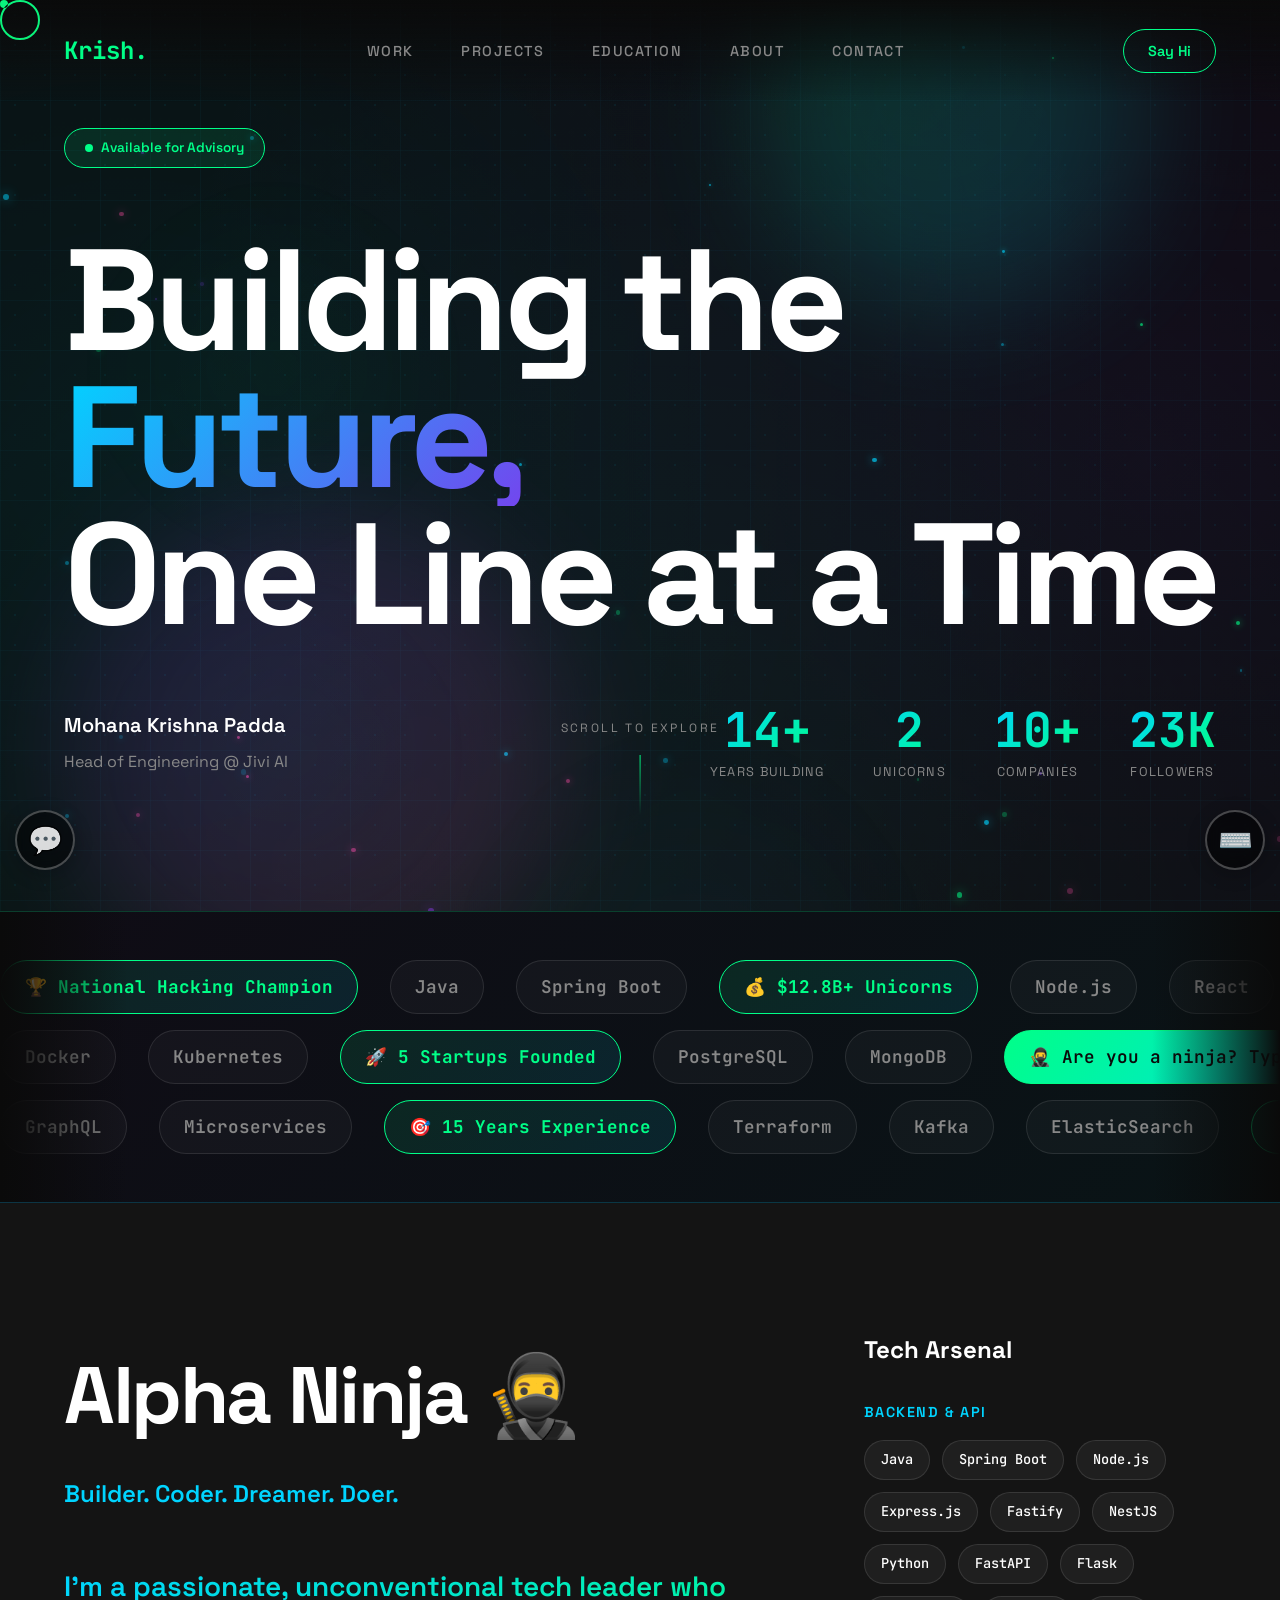
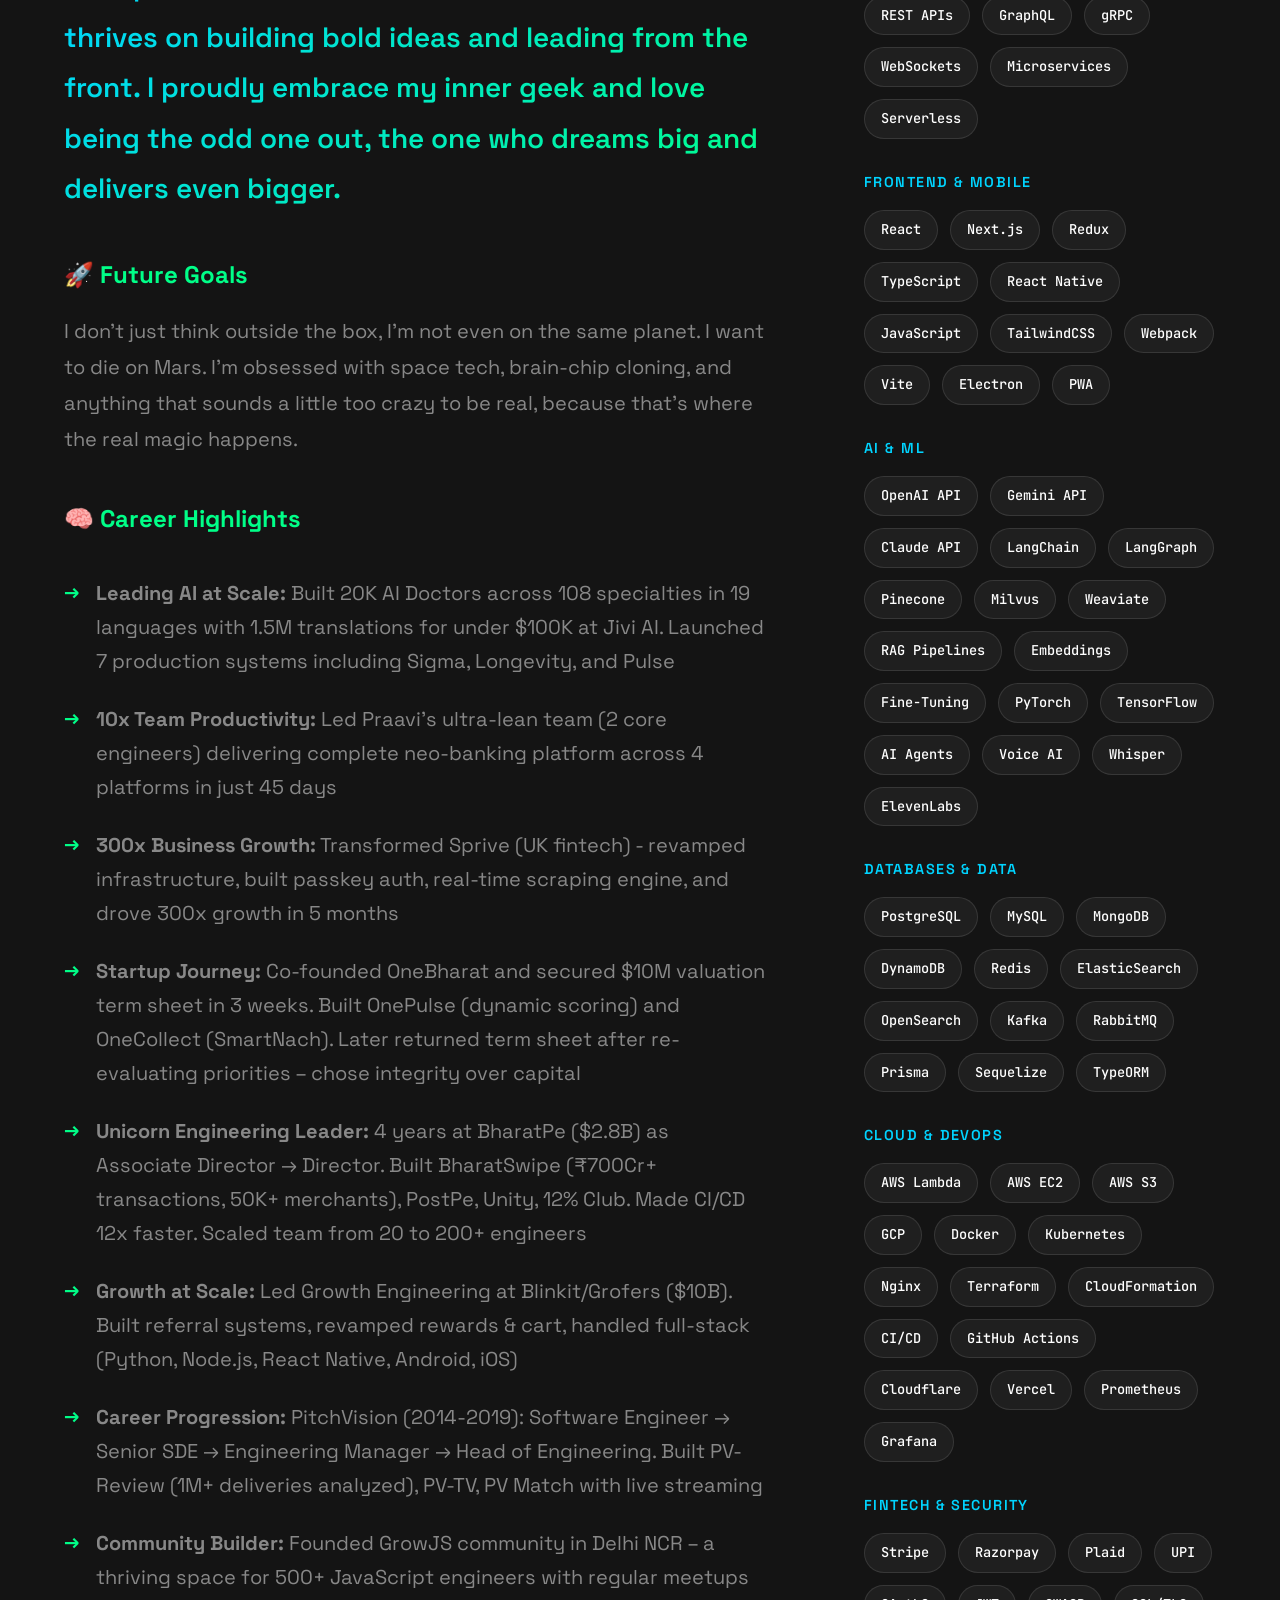
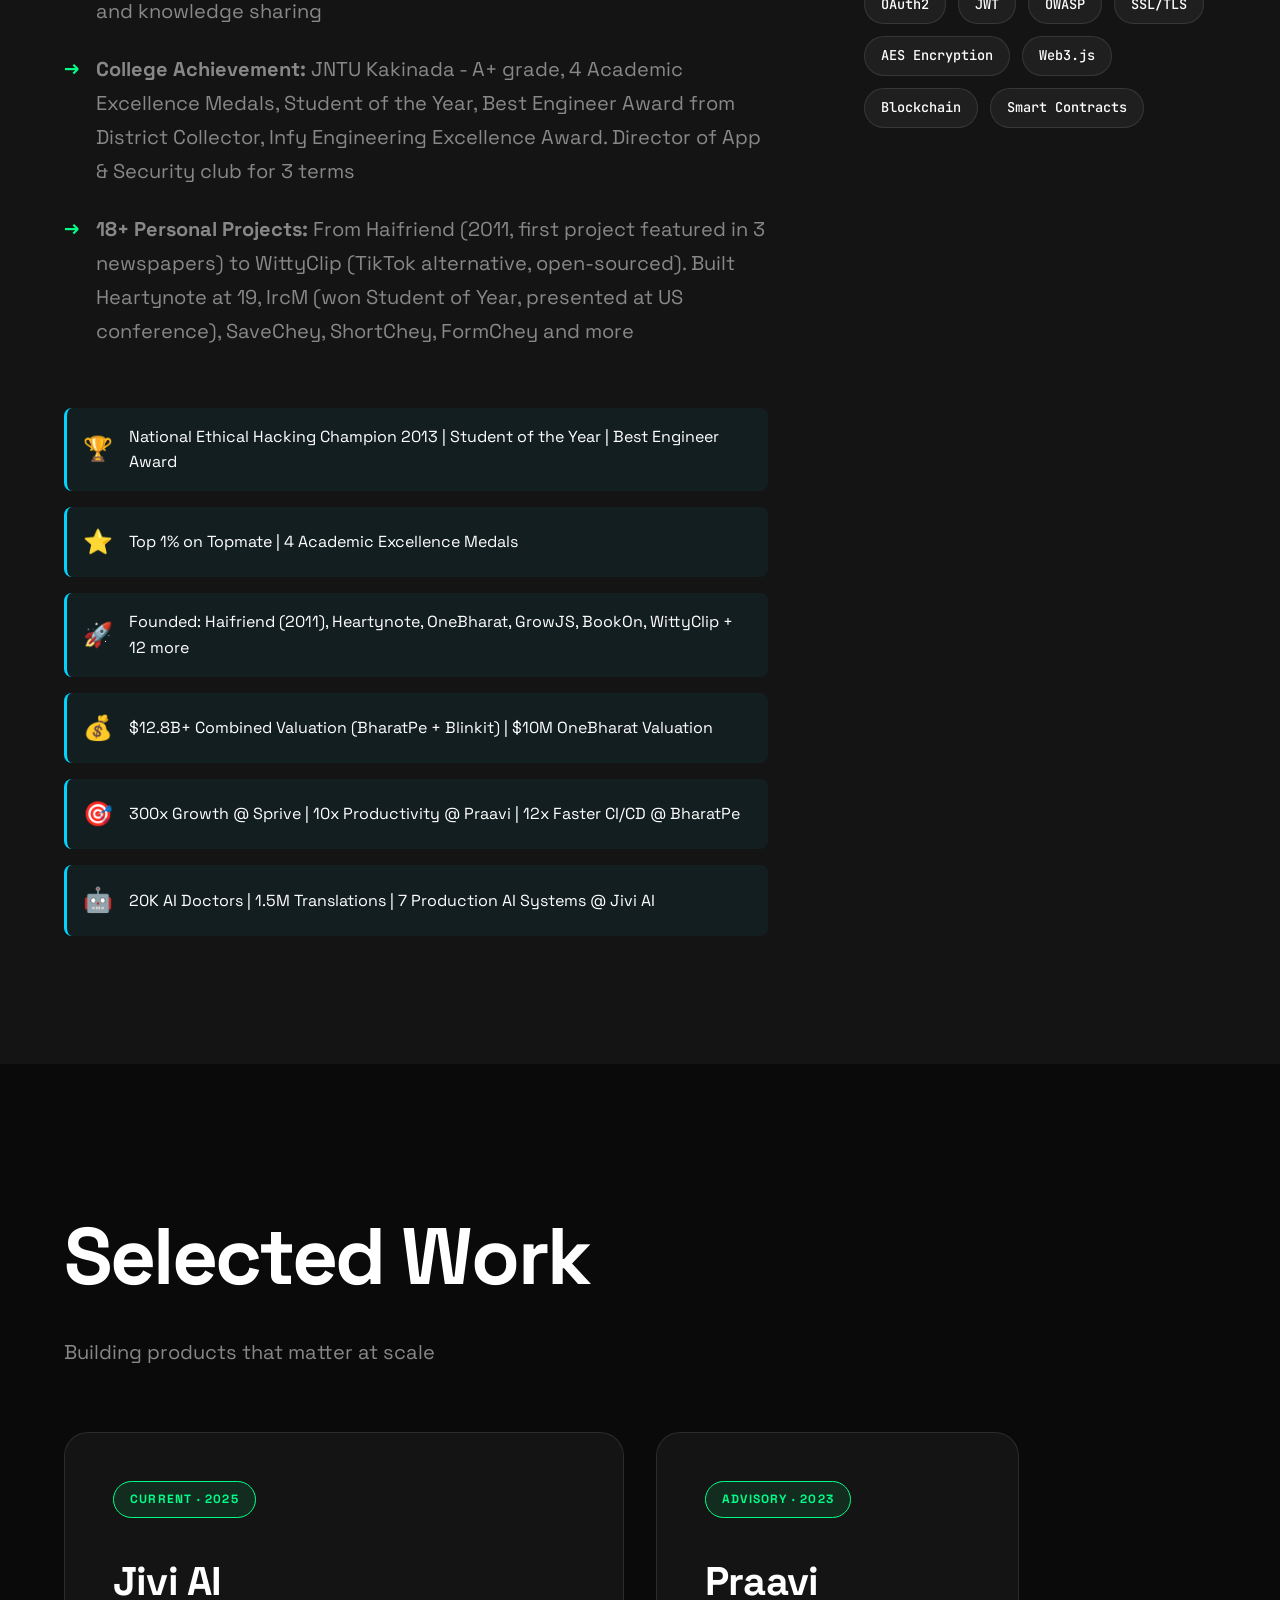
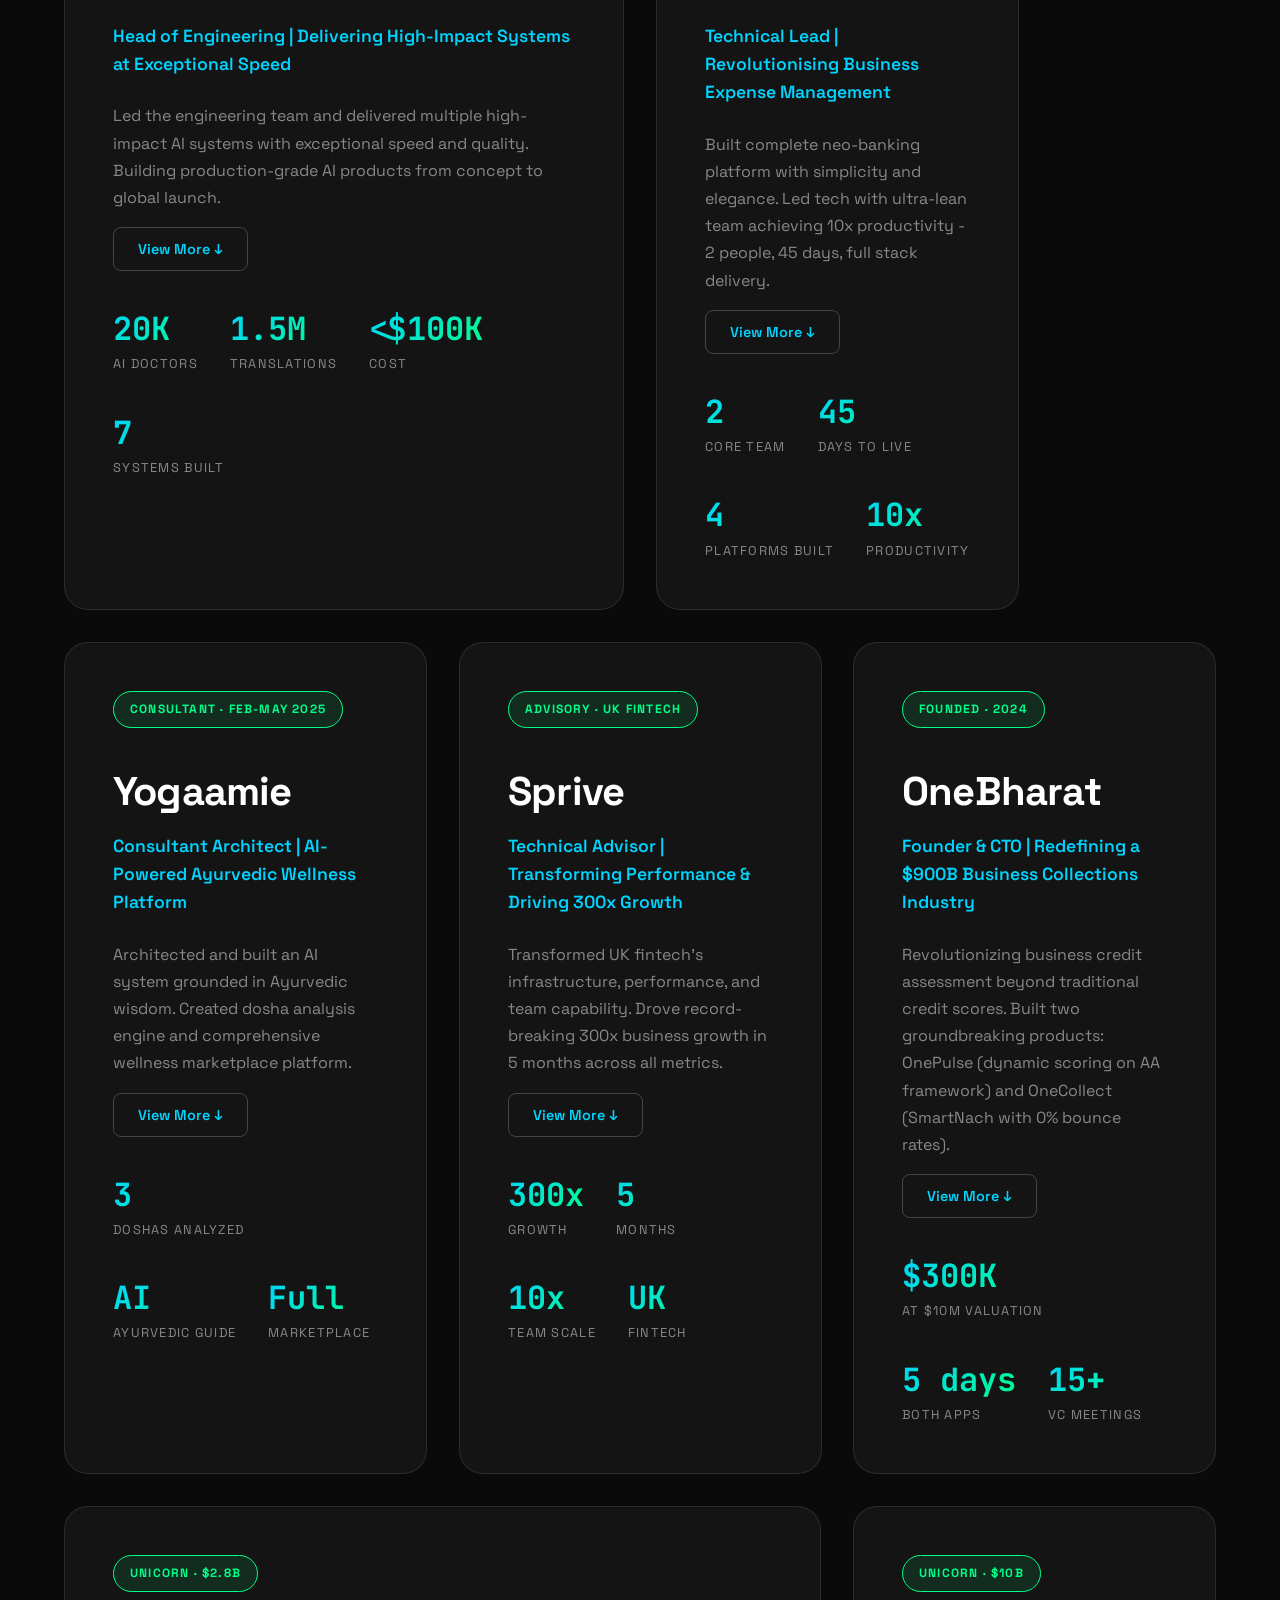
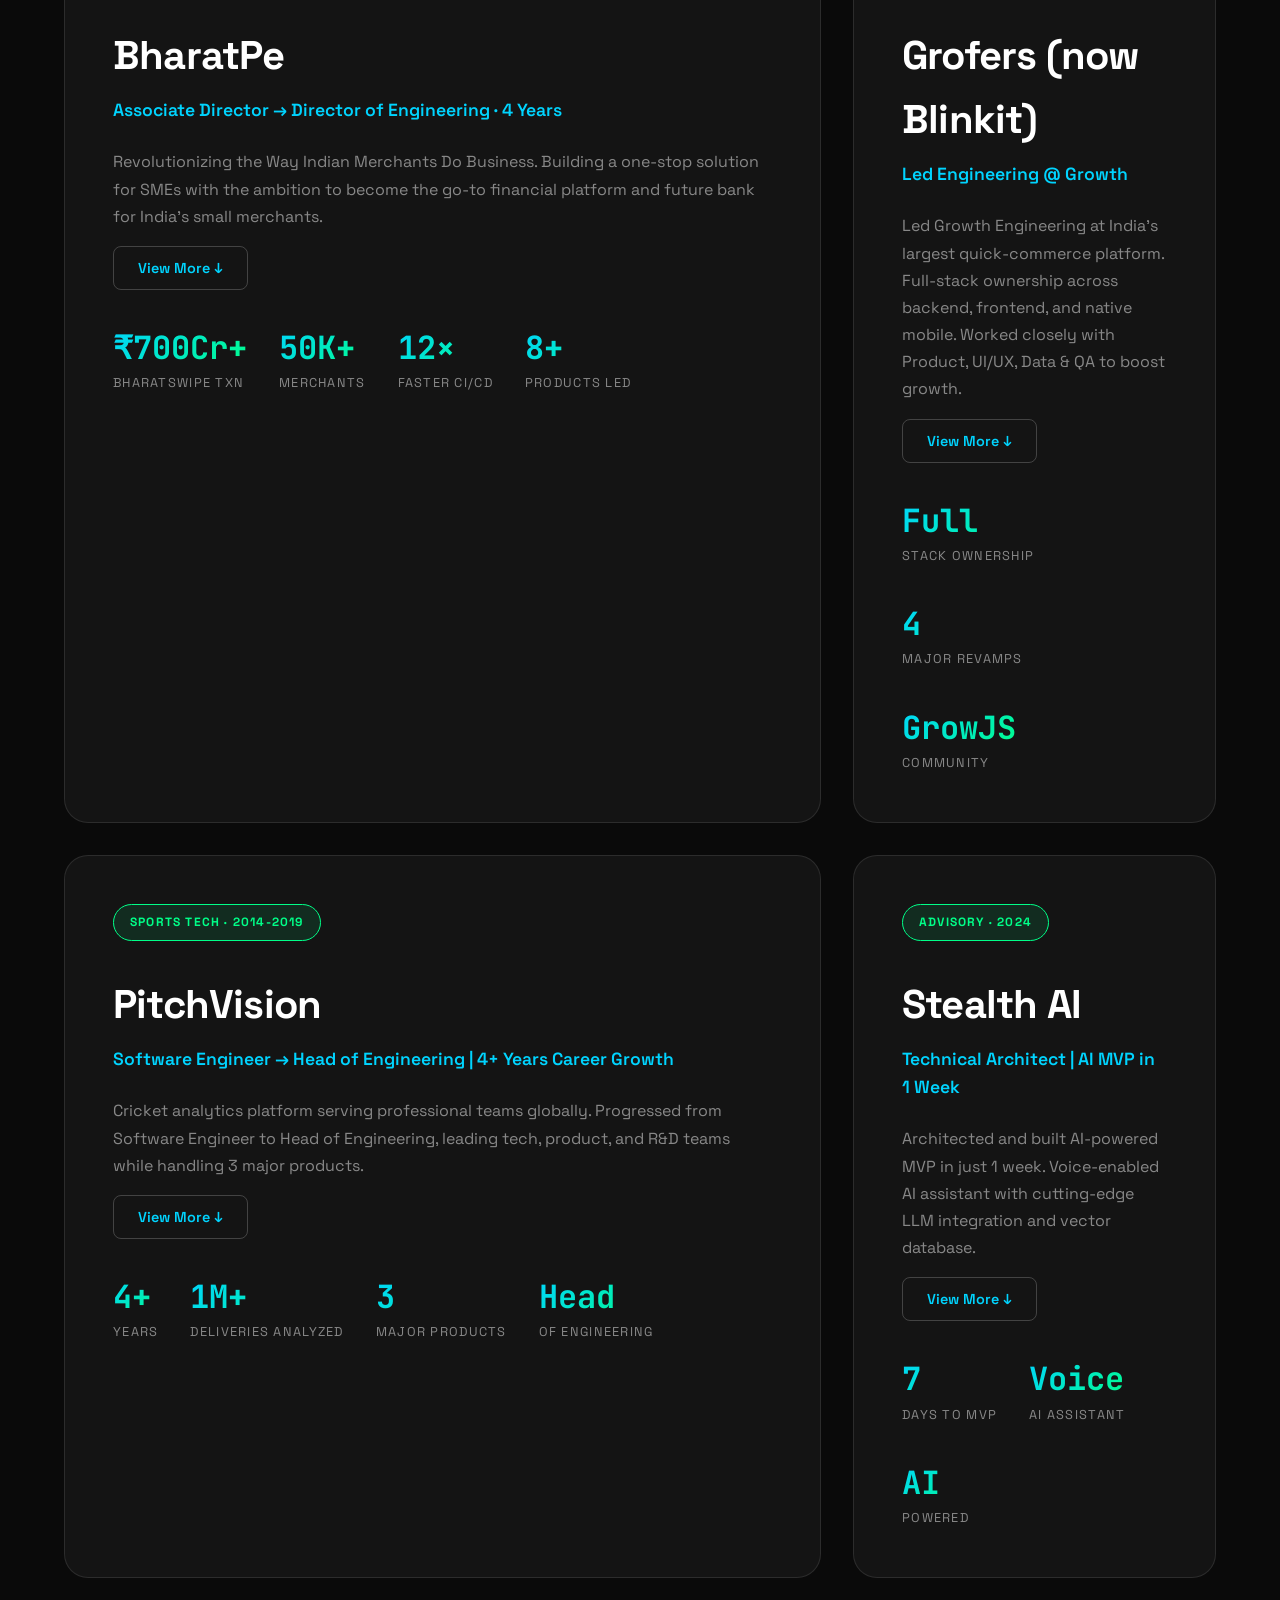
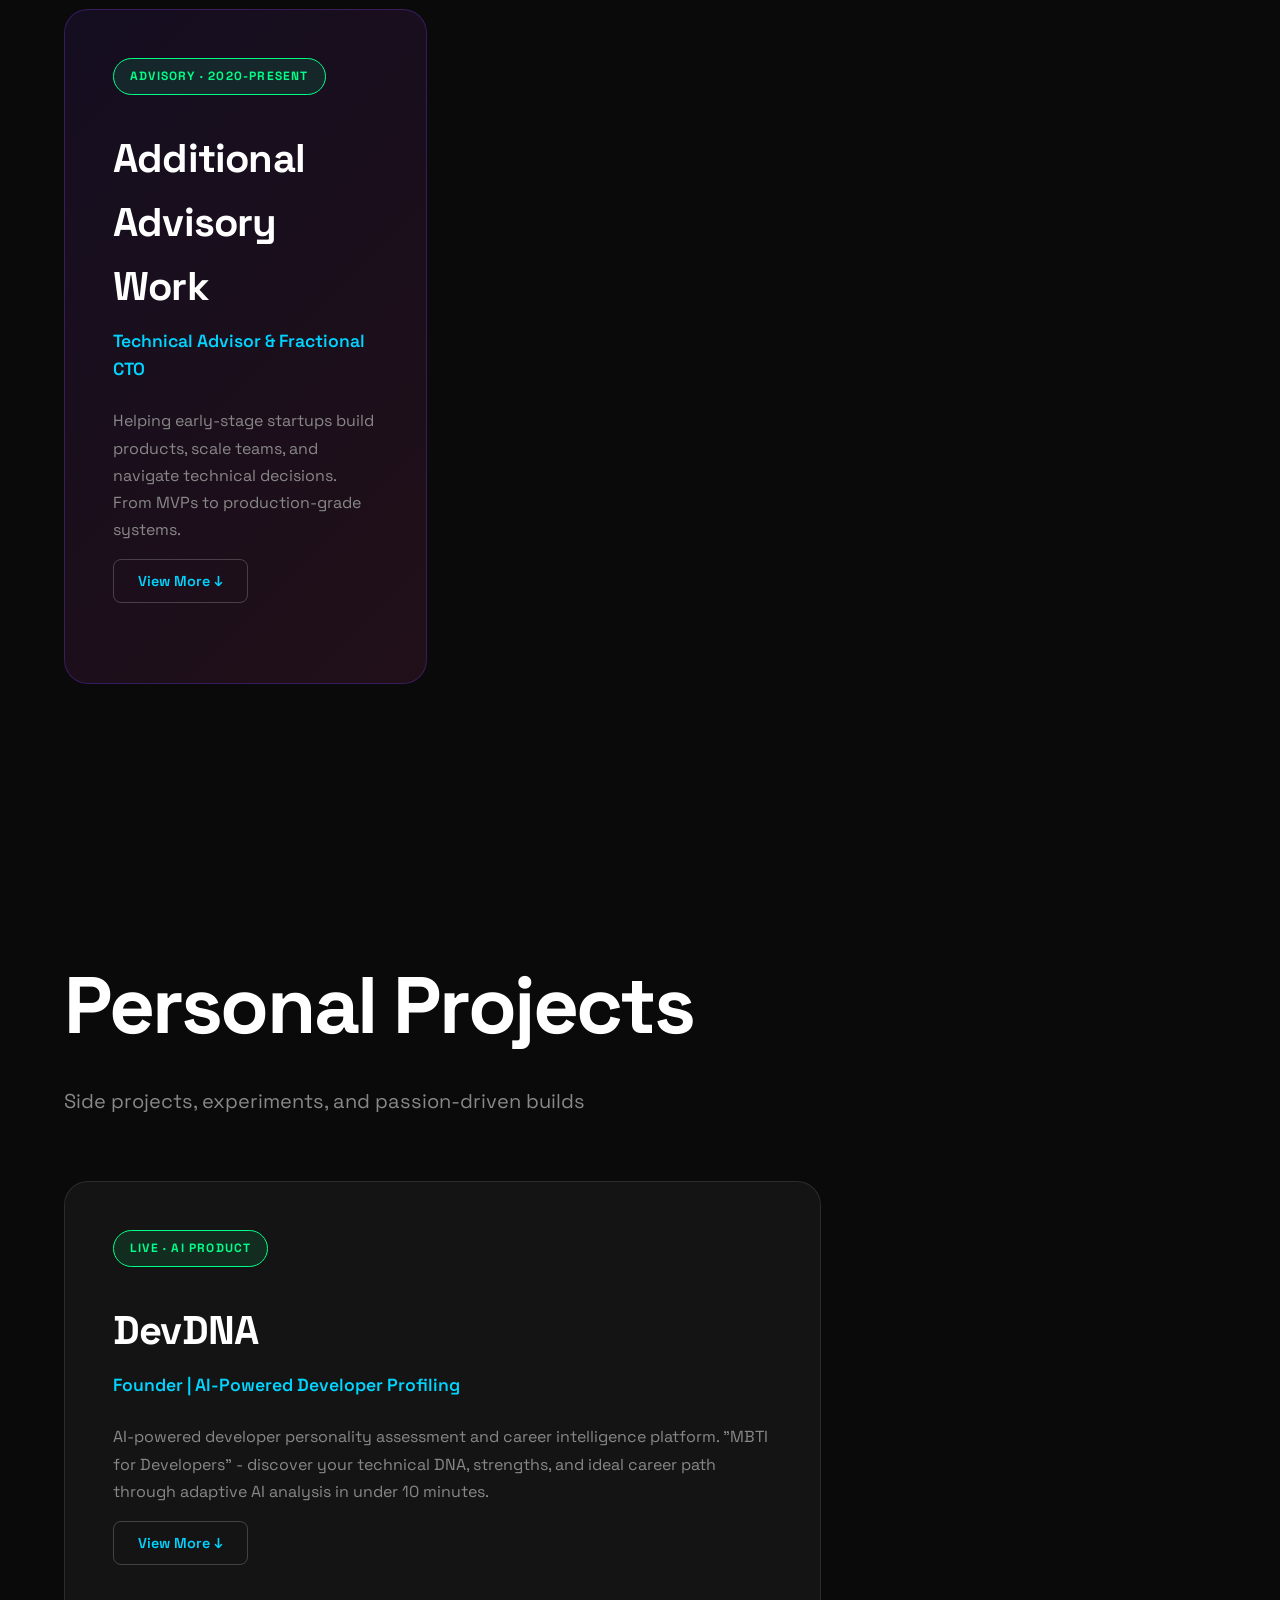
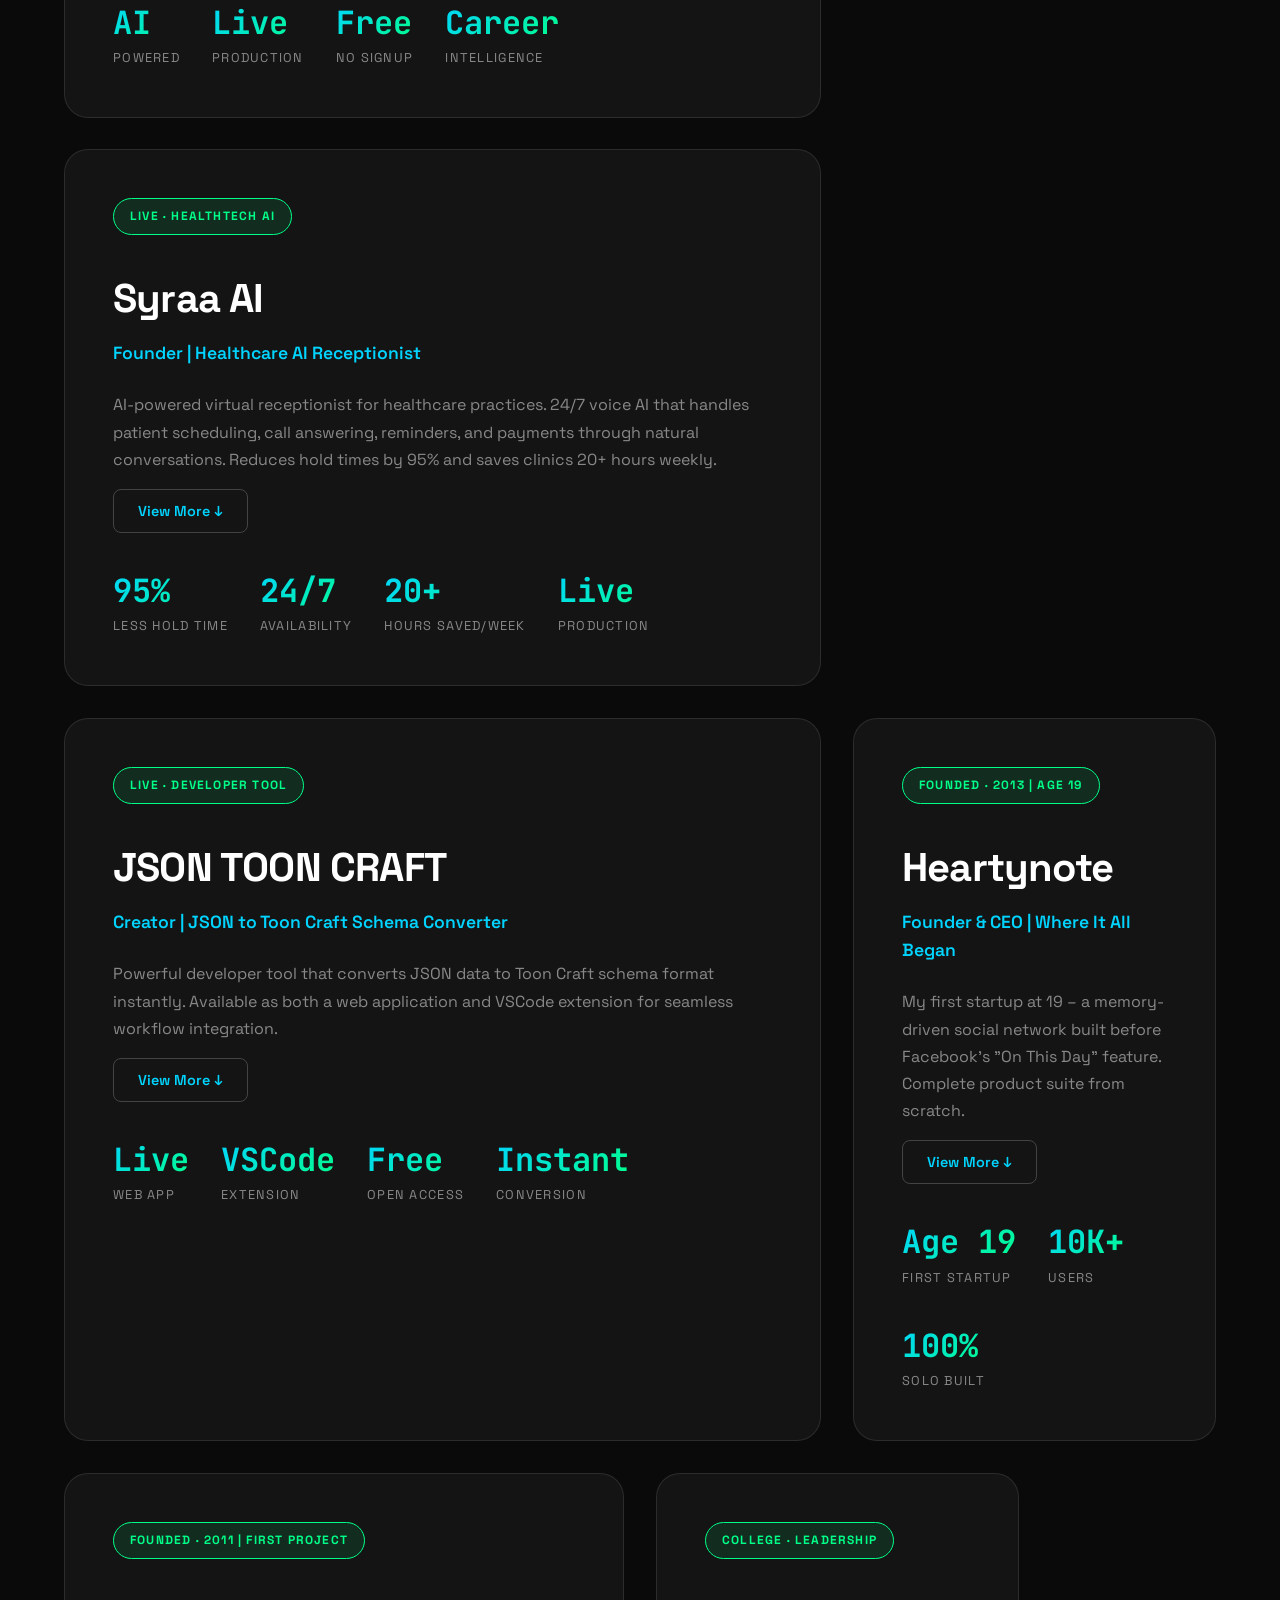
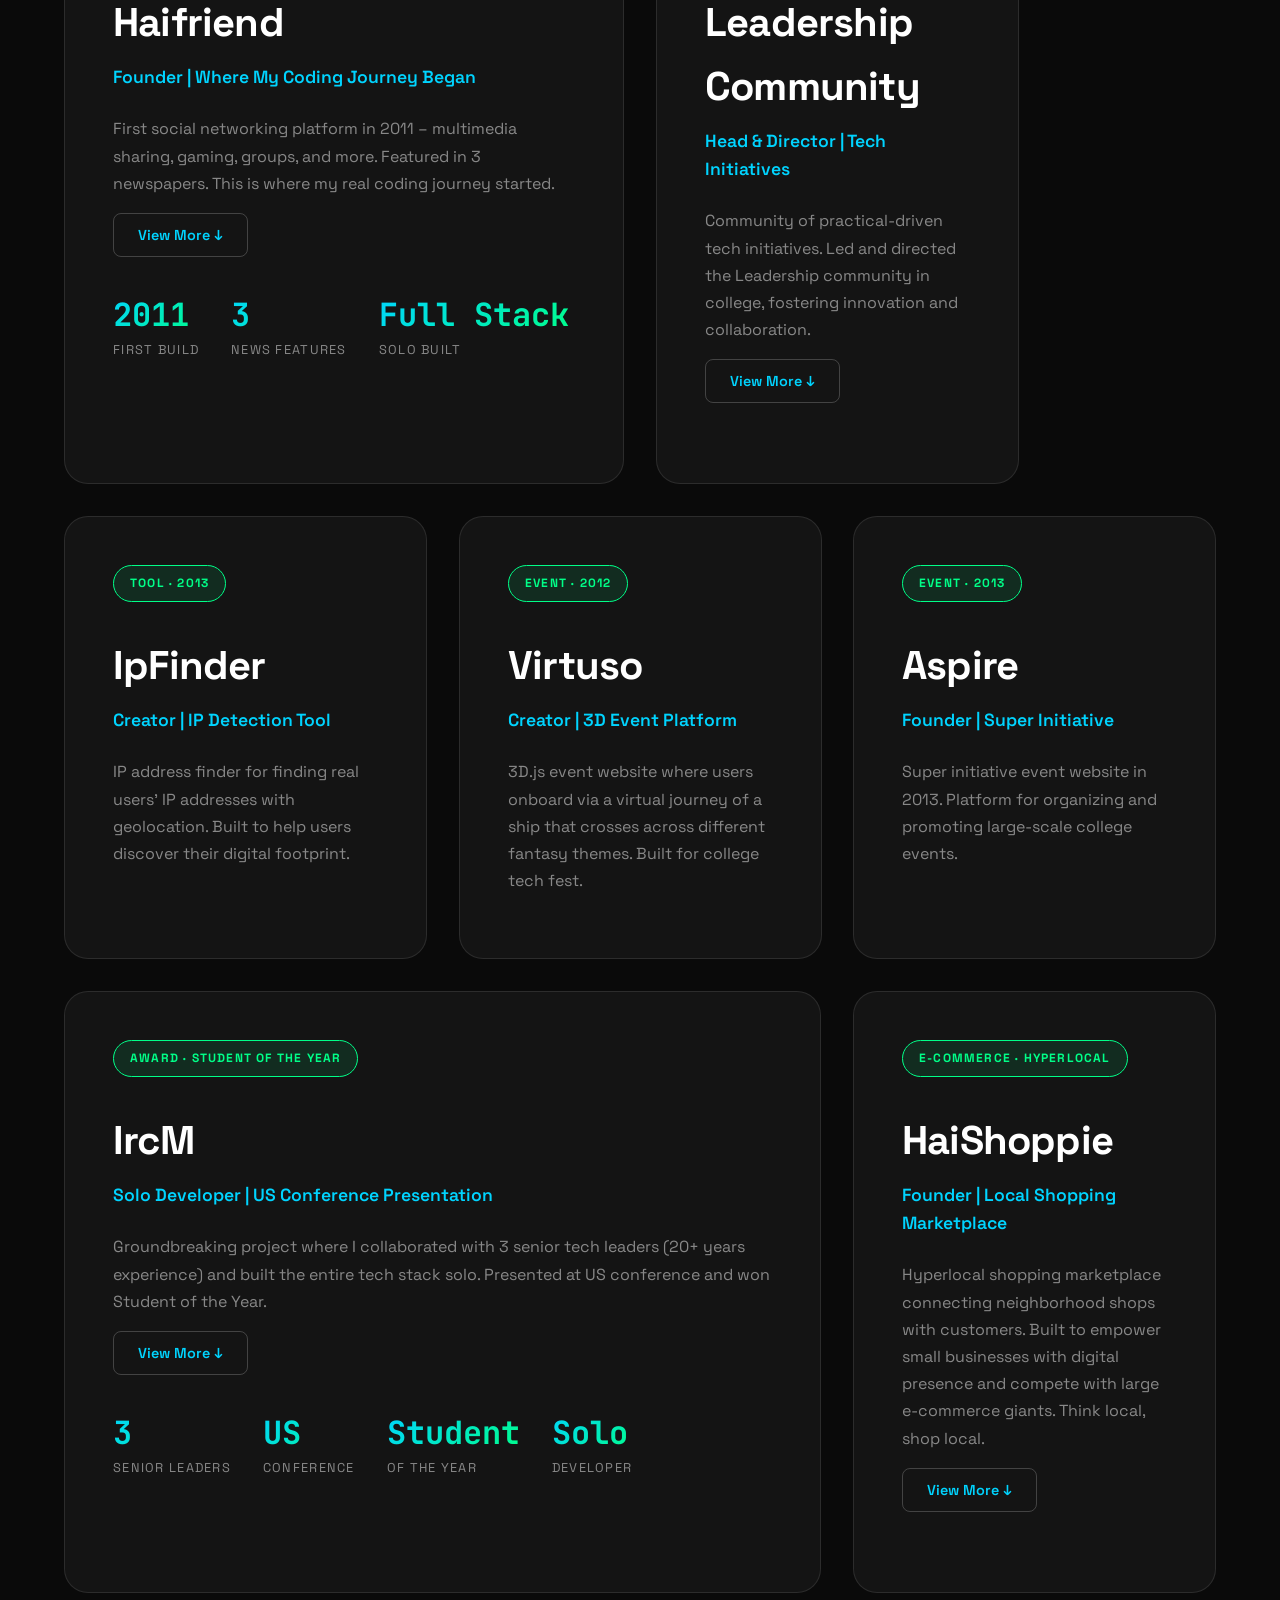
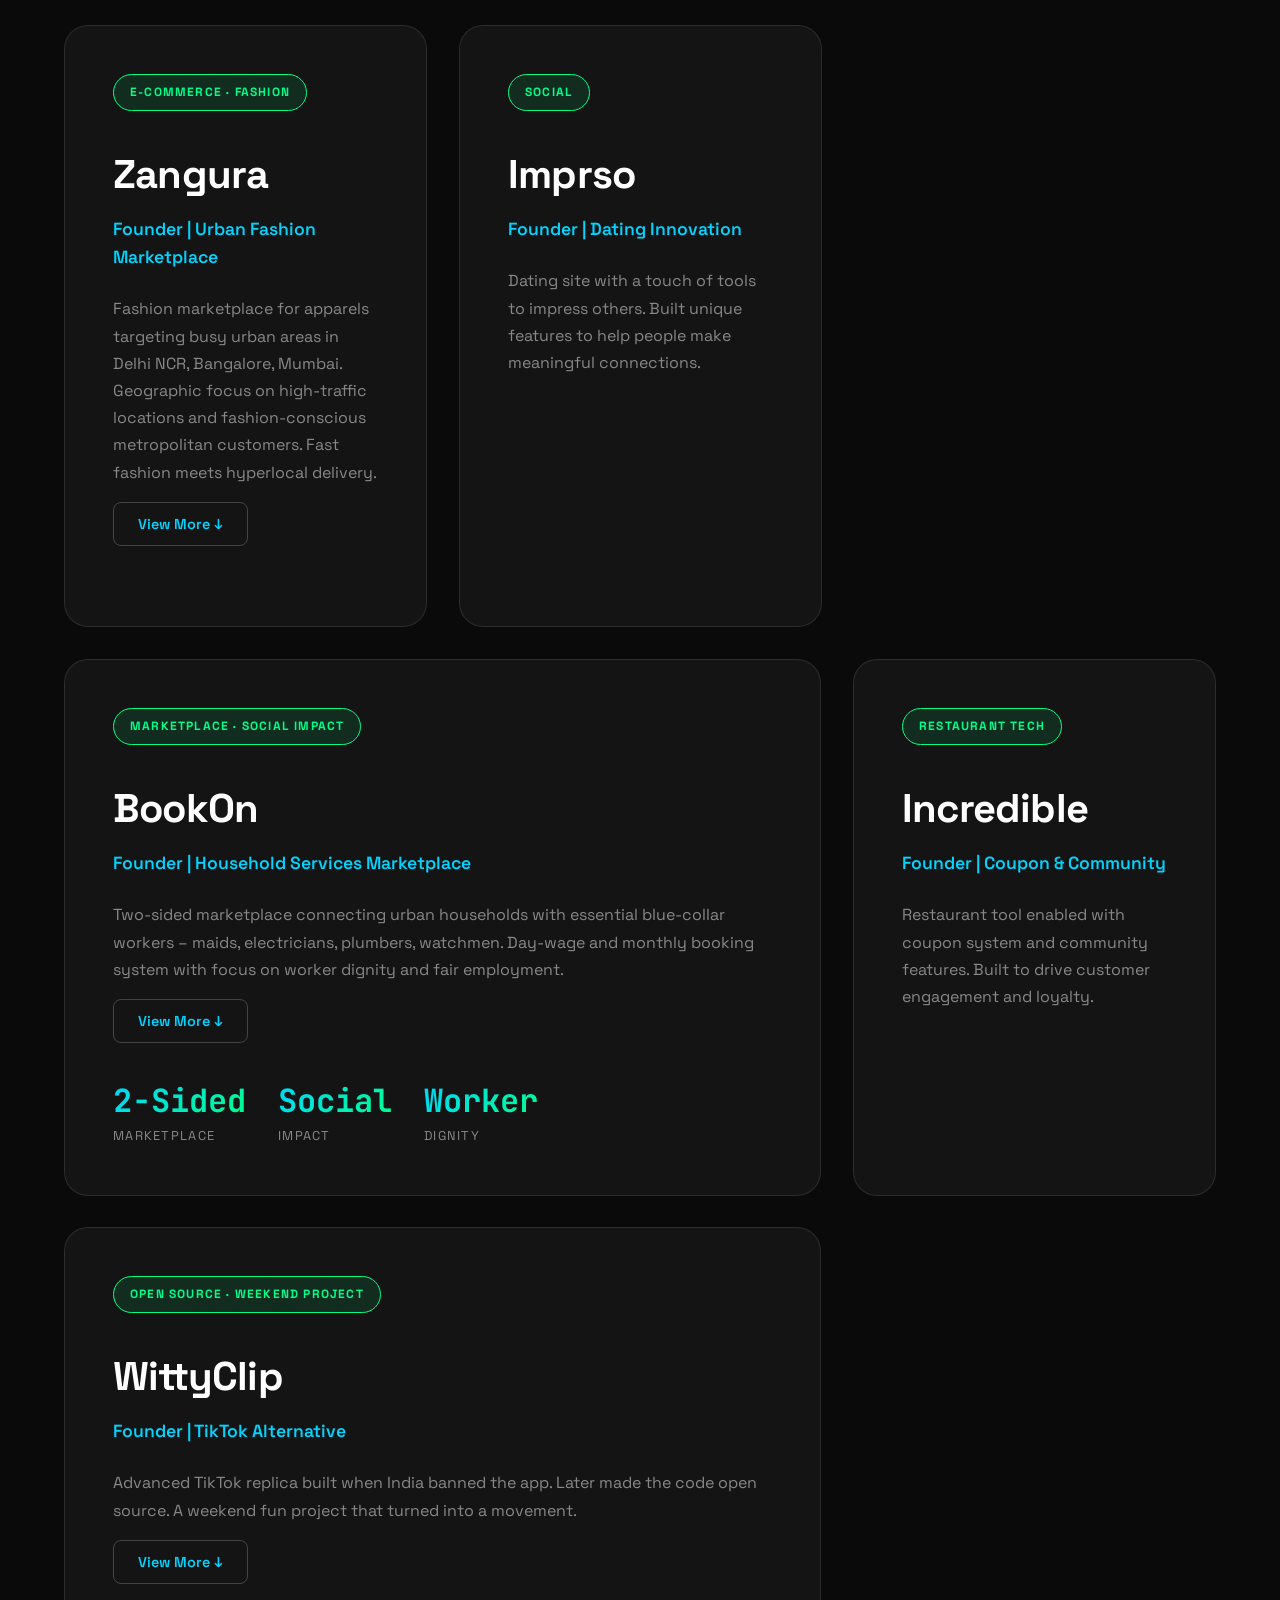
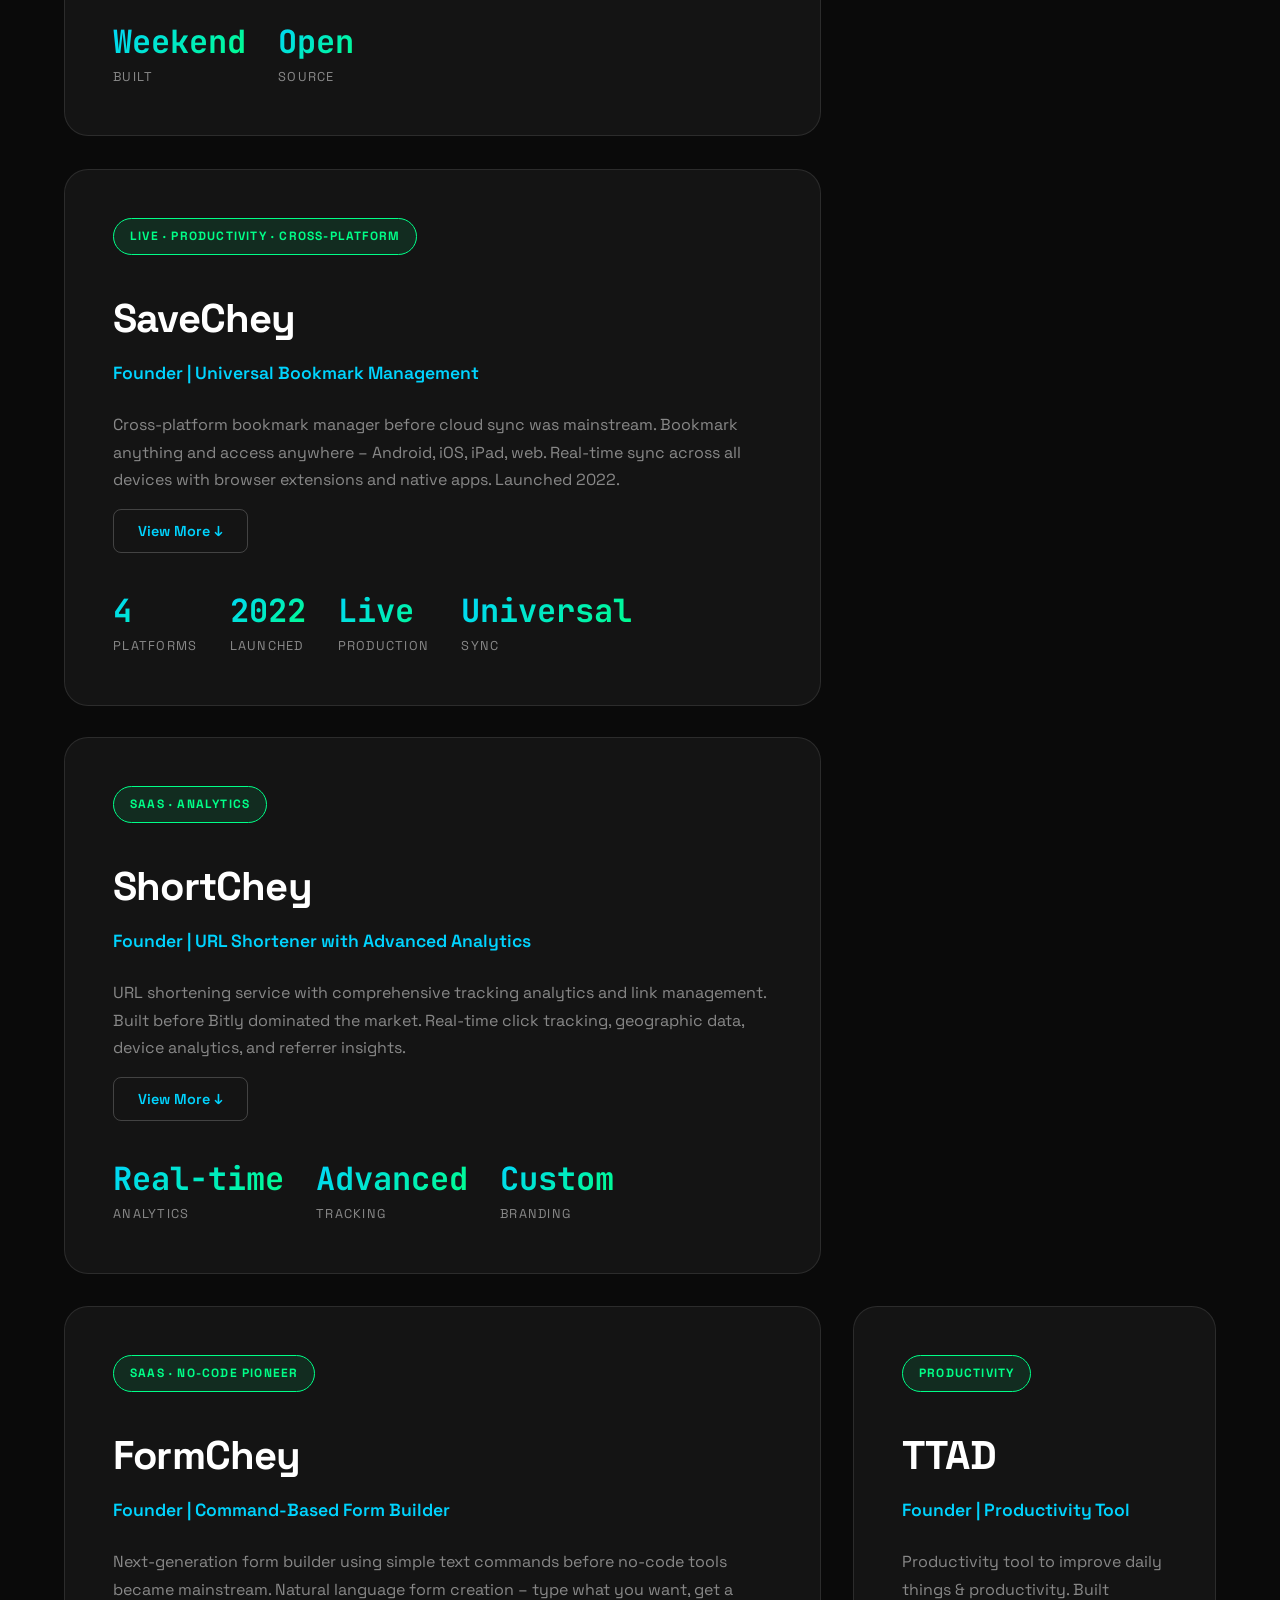
==== commit 868d5651: "Fix project name: JSON TOON CRAFT (not OnCraft) - Corrected project name from "JSON to OnCraft" to "" ====
--- a/index.html
+++ b/index.html
@@ -1036,30 +1036,30 @@
                 </div>
             </article>
 
-            <!-- JSON to OnCraft -->
+            <!-- JSON TOON CRAFT -->
             <article class="work-card work-card-wide" data-color="#ec4899">
                 <div class="card-content">
                     <div class="card-tag">Live · Developer Tool</div>
-                    <h3>JSON to OnCraft</h3>
-                    <p class="card-role">Creator | JSON to OnCraft Schema Converter</p>
-                    <p class="card-desc">Powerful developer tool that converts JSON data to OnCraft schema format instantly. Available as both a web application and VSCode extension for seamless workflow integration.</p>
-
-                    <button class="view-more-btn">View More ↓</button>
-
-                    <div class="card-story">
-                        <p><strong>The Problem:</strong> Developers working with OnCraft platform needed a quick, reliable way to convert their JSON data structures into OnCraft-compatible schemas. Manual conversion was time-consuming, error-prone, and interrupted development flow.</p>
-
-                        <p><strong>The Solution:</strong> Built JSON to OnCraft as a streamlined converter that transforms JSON instantly into proper OnCraft schema format. Designed for speed and accuracy, eliminating the friction in OnCraft development workflows.</p>
+                    <h3>JSON TOON CRAFT</h3>
+                    <p class="card-role">Creator | JSON to Toon Craft Schema Converter</p>
+                    <p class="card-desc">Powerful developer tool that converts JSON data to Toon Craft schema format instantly. Available as both a web application and VSCode extension for seamless workflow integration.</p>
+
+                    <button class="view-more-btn">View More ↓</button>
+
+                    <div class="card-story">
+                        <p><strong>The Problem:</strong> Developers working with Toon Craft platform needed a quick, reliable way to convert their JSON data structures into Toon Craft-compatible schemas. Manual conversion was time-consuming, error-prone, and interrupted development flow.</p>
+
+                        <p><strong>The Solution:</strong> Built JSON TOON CRAFT as a streamlined converter that transforms JSON instantly into proper Toon Craft schema format. Designed for speed and accuracy, eliminating the friction in Toon Craft development workflows.</p>
 
                         <p><strong>Dual Platform Approach:</strong></p>
                         <ul class="story-list">
-                            <li><strong>Web Application</strong> – Clean, intuitive interface at jsontooncraft.com. Paste JSON, get OnCraft schema instantly. No signup required, completely free</li>
-                            <li><strong>VSCode Extension</strong> – Integrated directly into developer IDE. Convert JSON to OnCraft schema without leaving your code editor. One-click transformation with keyboard shortcuts</li>
+                            <li><strong>Web Application</strong> – Clean, intuitive interface at jsontooncraft.com. Paste JSON, get Toon Craft schema instantly. No signup required, completely free</li>
+                            <li><strong>VSCode Extension</strong> – Integrated directly into developer IDE. Convert JSON to Toon Craft schema without leaving your code editor. One-click transformation with keyboard shortcuts</li>
                         </ul>
 
                         <p><strong>Key Features:</strong></p>
                         <ul class="story-list">
-                            <li>Instant JSON to OnCraft schema conversion with validation</li>
+                            <li>Instant JSON to Toon Craft schema conversion with validation</li>
                             <li>Syntax highlighting and error detection for both formats</li>
                             <li>Copy-to-clipboard functionality for quick integration</li>
                             <li>Support for nested JSON structures and complex data types</li>
@@ -1067,13 +1067,13 @@
                             <li>VSCode extension with inline conversion and preview</li>
                         </ul>
 
-                        <p><strong>Developer Experience:</strong> Focused on zero-friction usage – no authentication, no configuration, no learning curve. Just paste JSON and get working OnCraft schema. VSCode extension brings this simplicity directly into the development environment.</p>
+                        <p><strong>Developer Experience:</strong> Focused on zero-friction usage – no authentication, no configuration, no learning curve. Just paste JSON and get working Toon Craft schema. VSCode extension brings this simplicity directly into the development environment.</p>
 
                         <p><strong>Technical Implementation:</strong> Built with modern web technologies for fast, client-side processing. VSCode extension leverages VS Code API for seamless editor integration. Robust parsing engine handles edge cases and provides helpful error messages.</p>
 
-                        <p><strong>Target Users:</strong> OnCraft developers building data-driven applications, teams migrating existing JSON-based systems to OnCraft, developers who need quick schema generation during prototyping.</p>
-
-                        <p><strong>Impact:</strong> Saves developers hours of manual schema conversion work. Reduces errors in OnCraft schema definitions. Accelerates OnCraft development cycles by eliminating conversion friction.</p>
+                        <p><strong>Target Users:</strong> Toon Craft developers building data-driven applications, teams migrating existing JSON-based systems to Toon Craft, developers who need quick schema generation during prototyping.</p>
+
+                        <p><strong>Impact:</strong> Saves developers hours of manual schema conversion work. Reduces errors in Toon Craft schema definitions. Accelerates Toon Craft development cycles by eliminating conversion friction.</p>
 
                         <p><strong>Live Platform:</strong> <a href="https://jsontooncraft.com/" target="_blank" style="color: #ec4899; text-decoration: underline;">jsontooncraft.com</a></p>
                         <p><strong>VSCode Extension:</strong> Available on Visual Studio Code Marketplace</p>
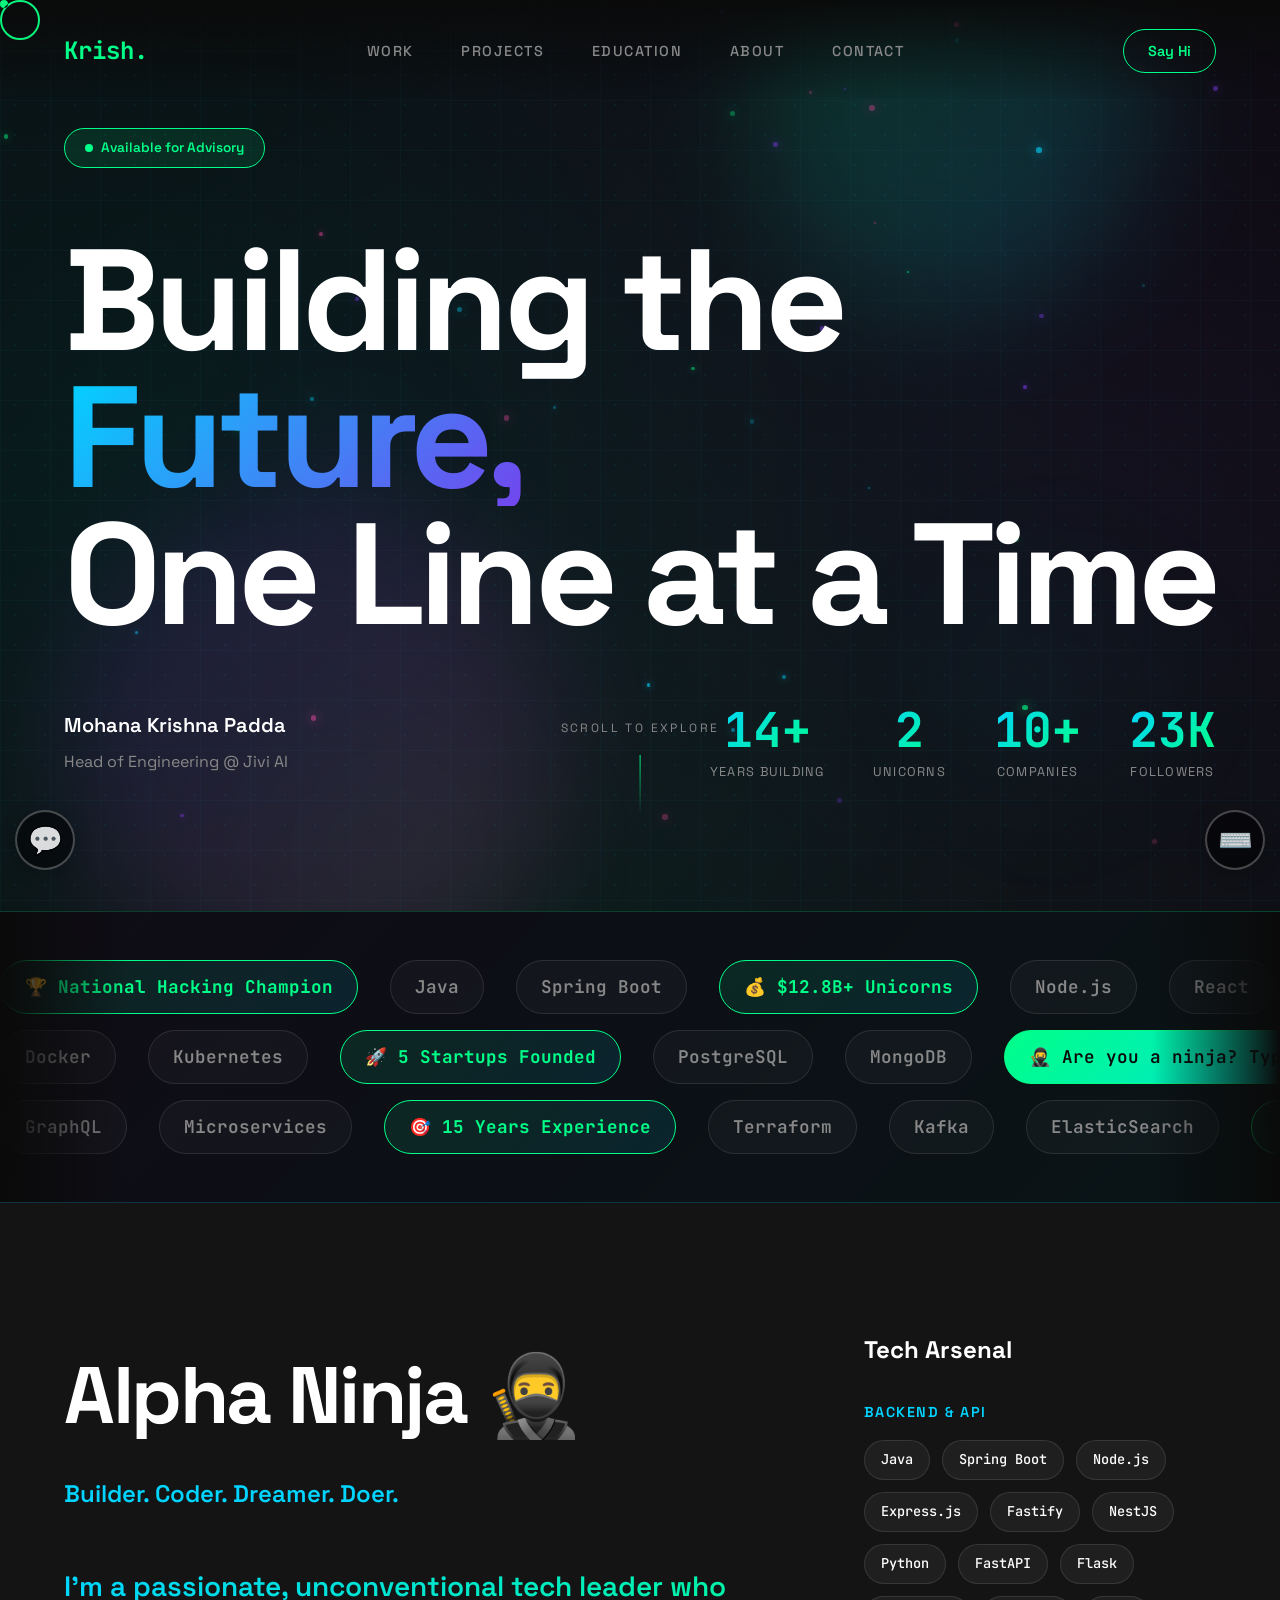
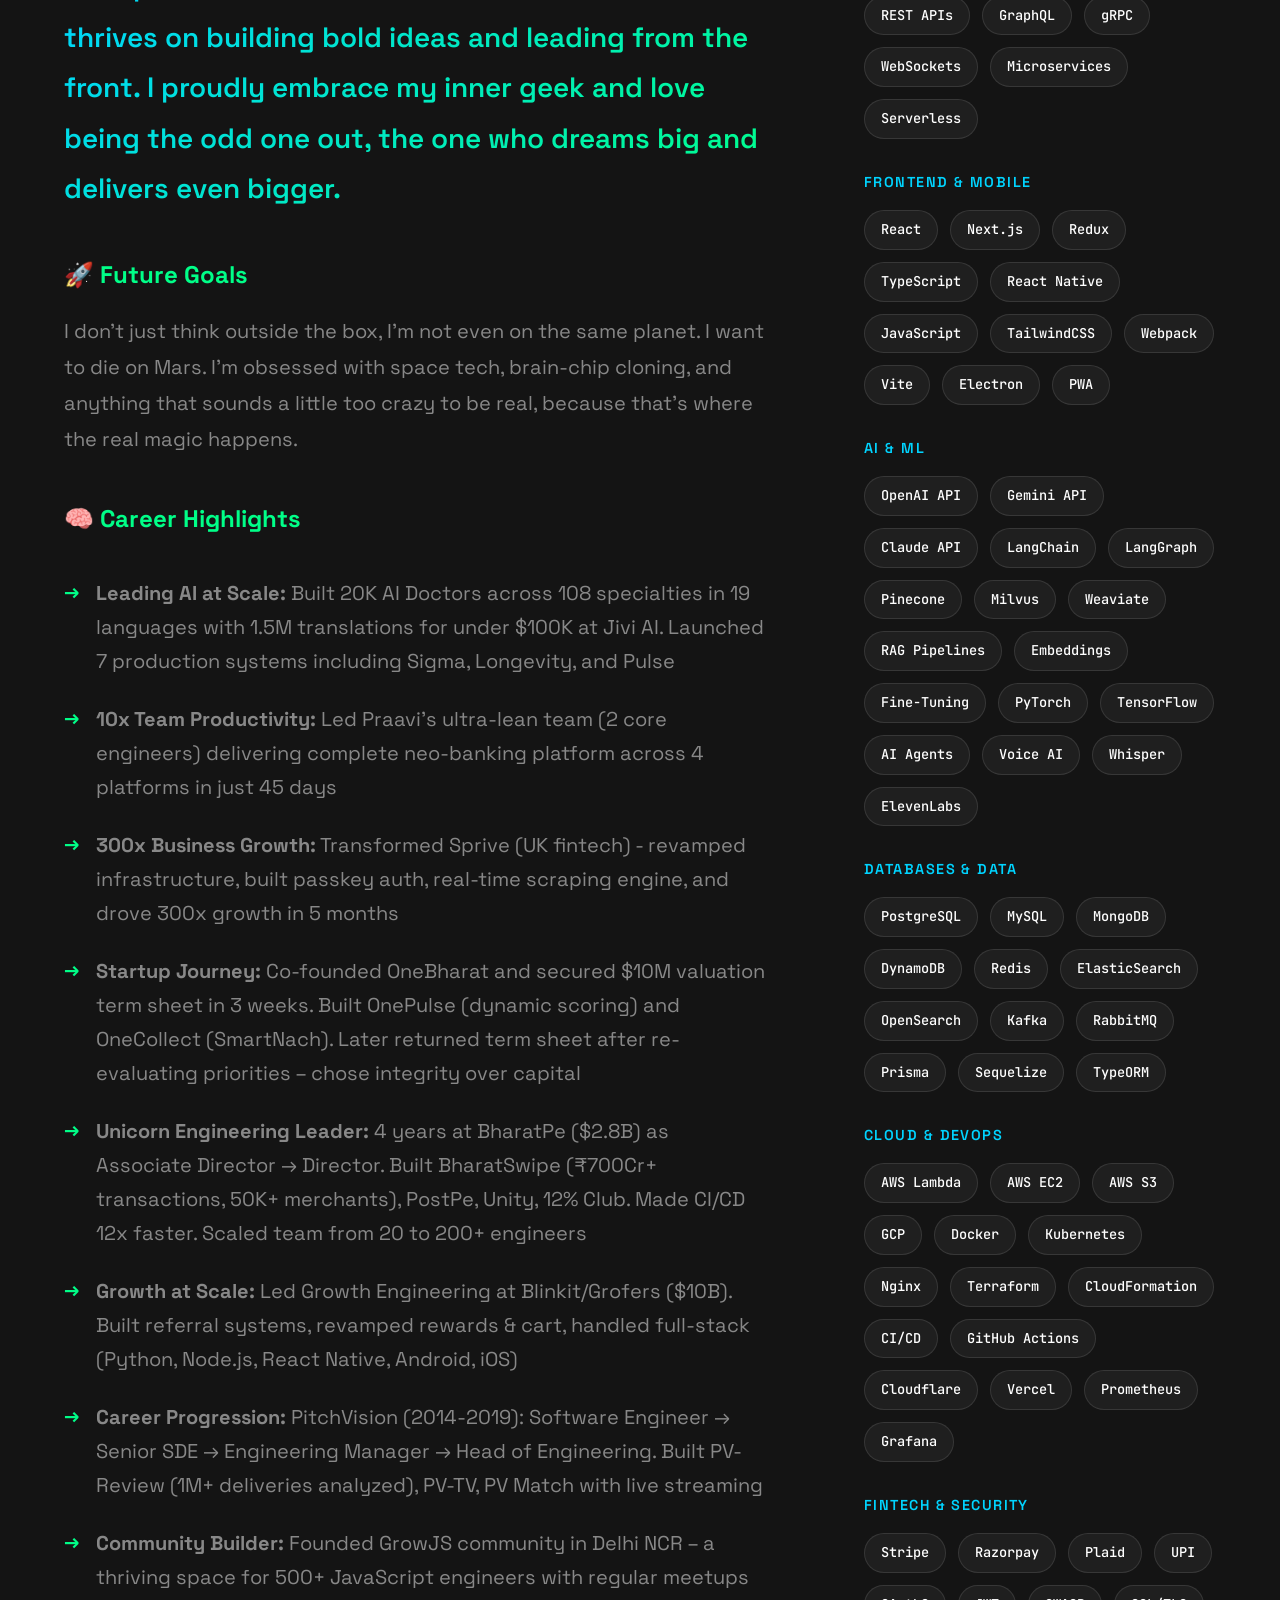
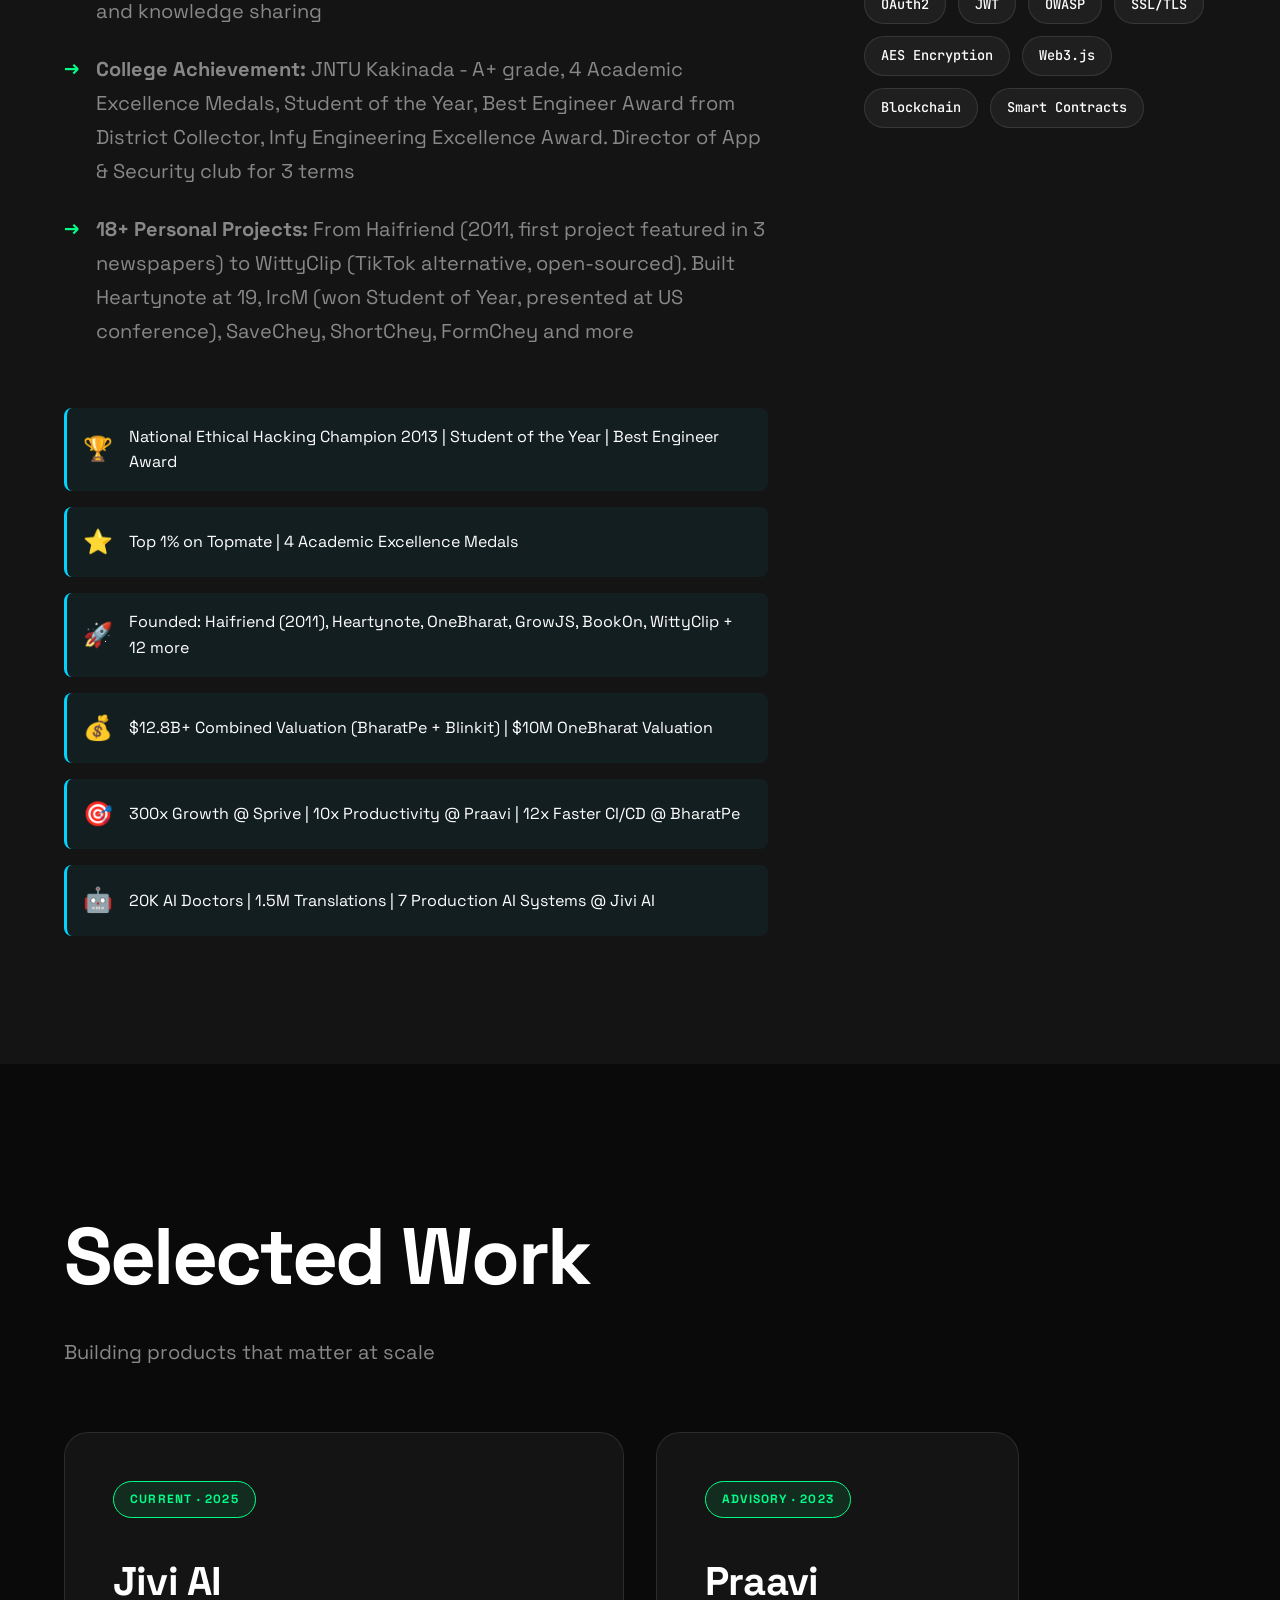
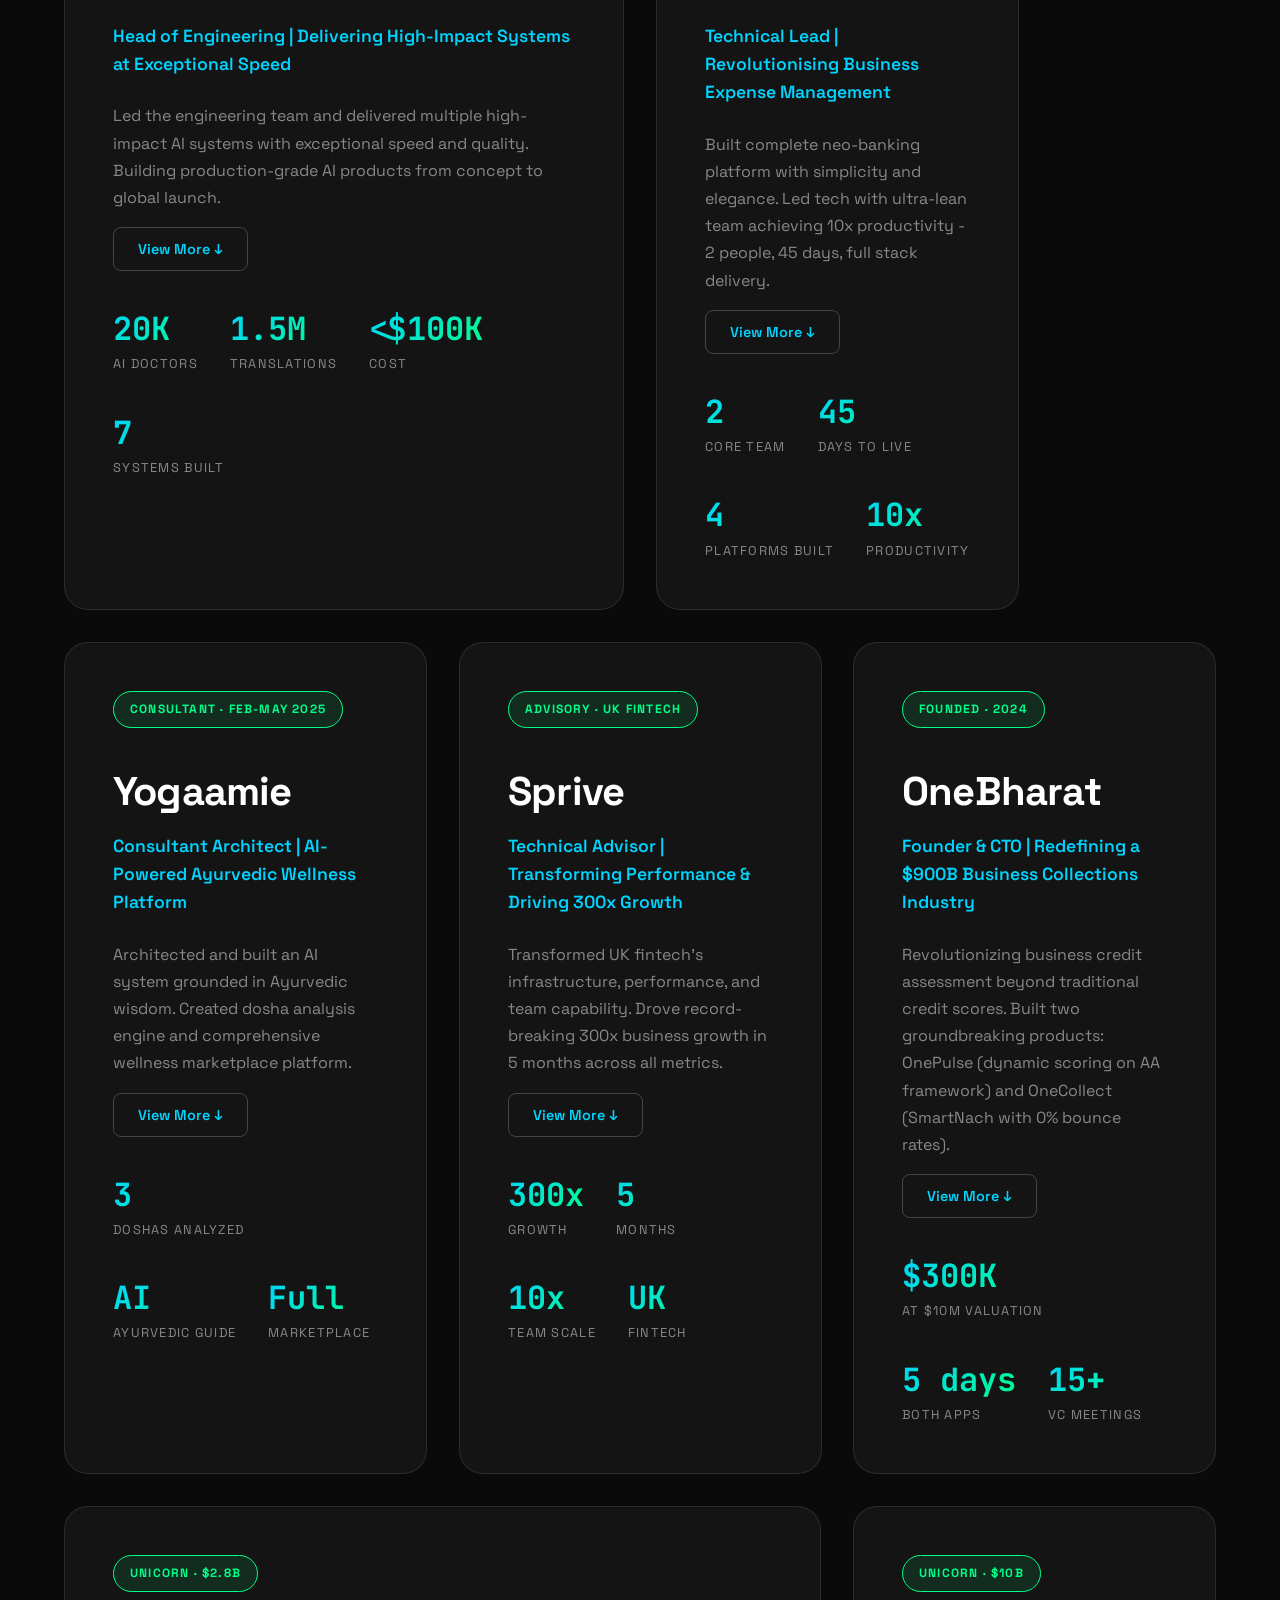
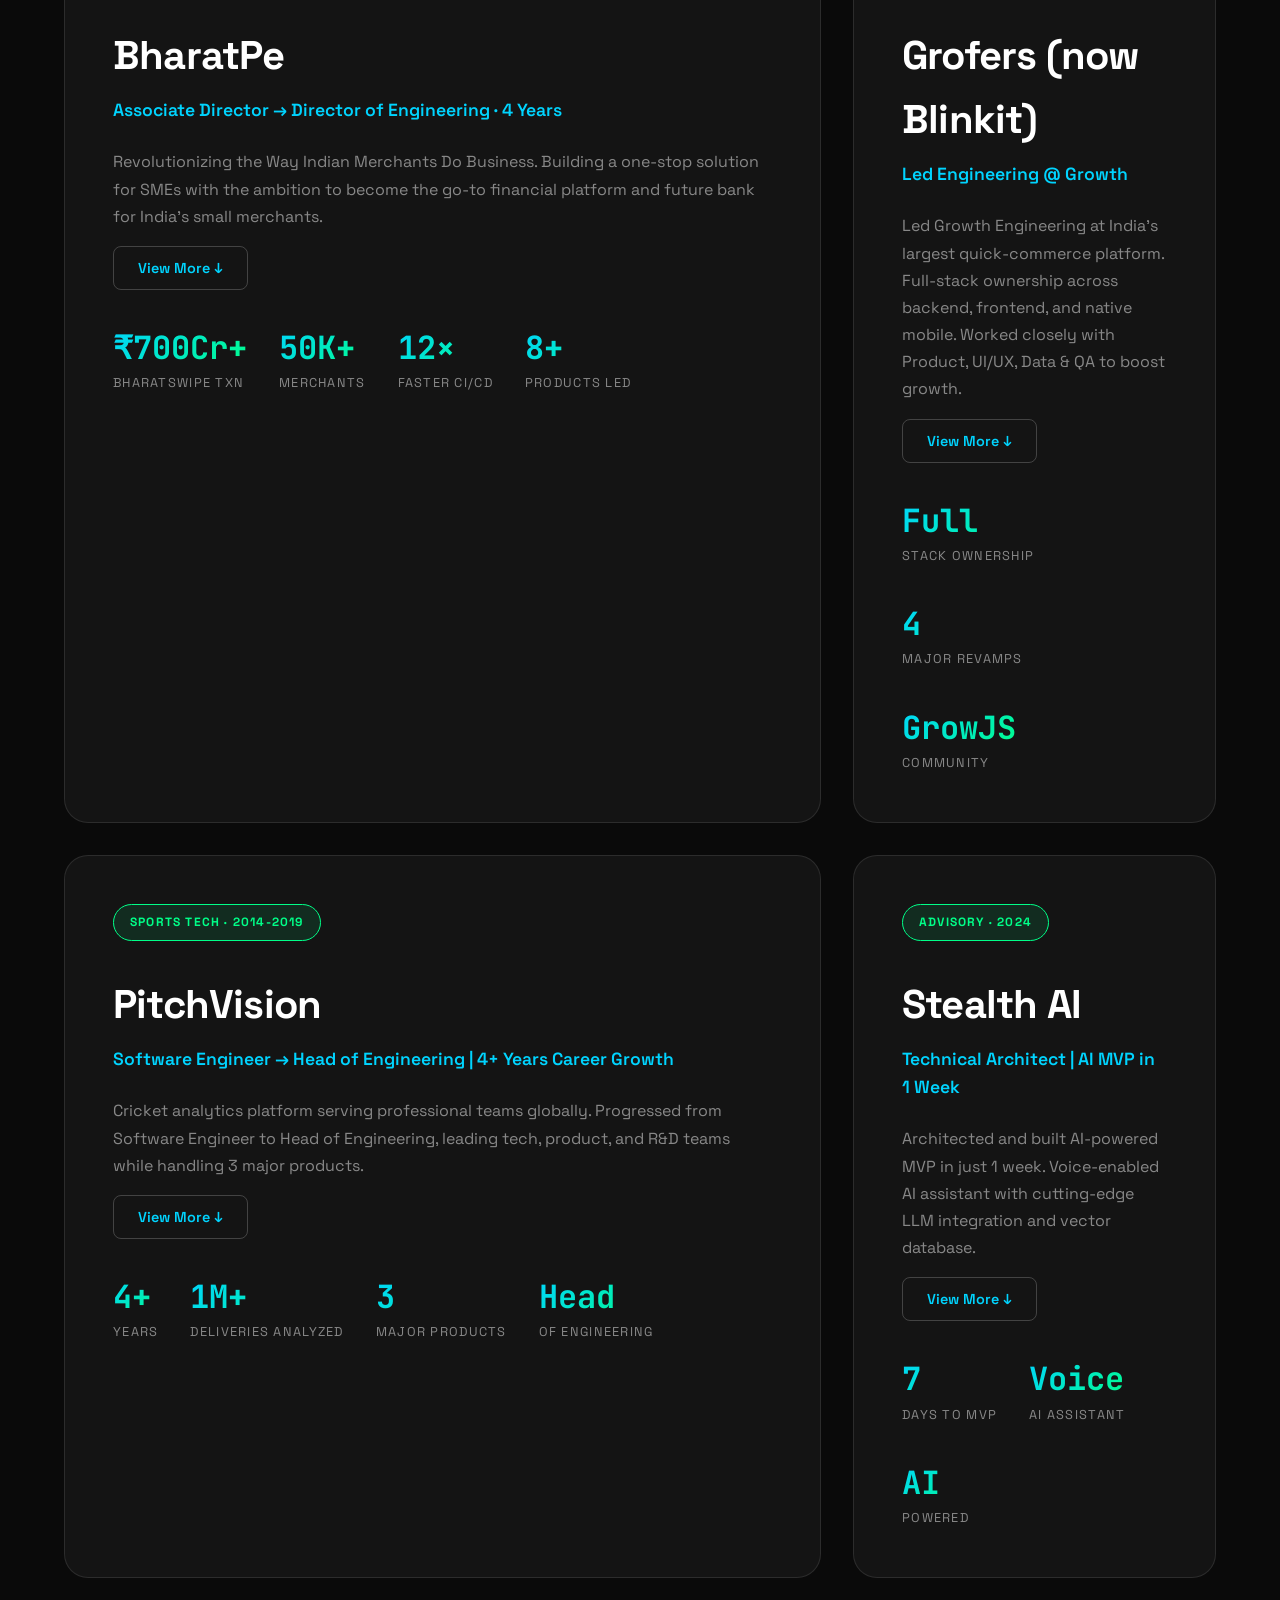
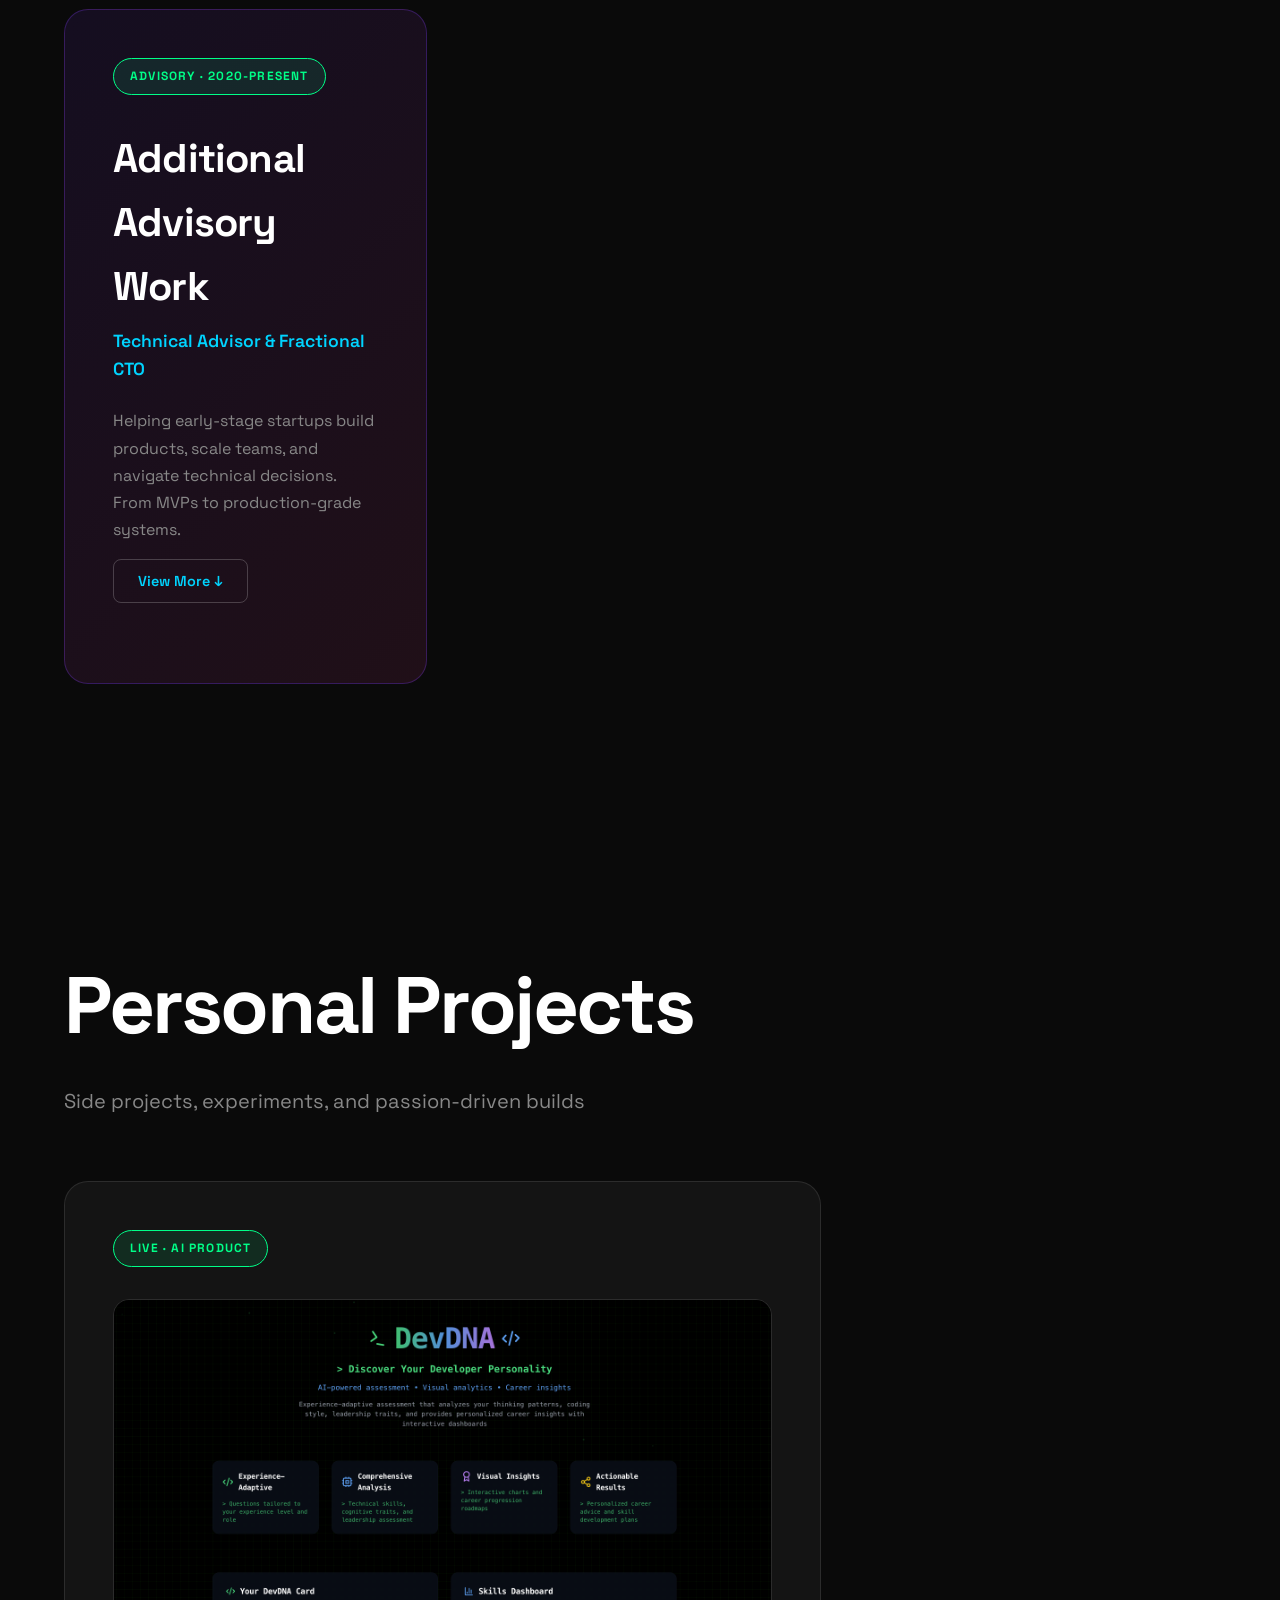
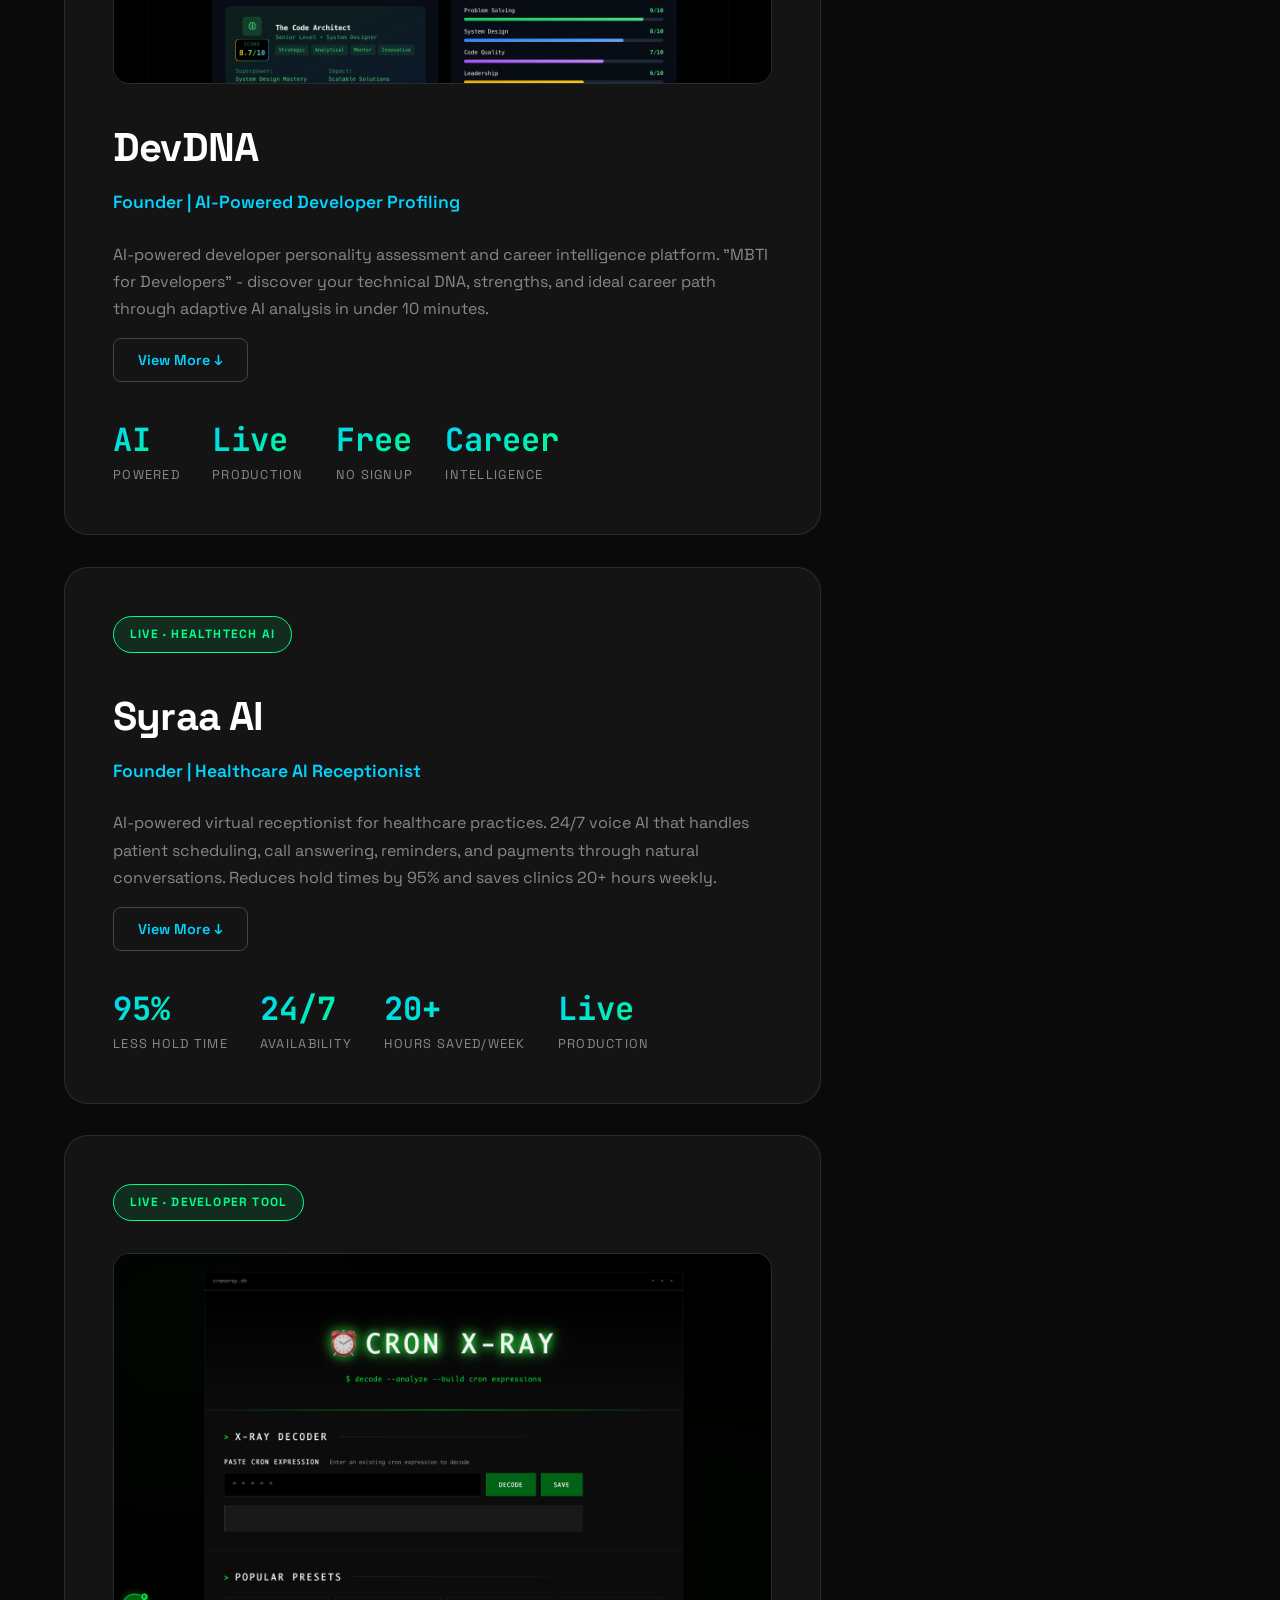
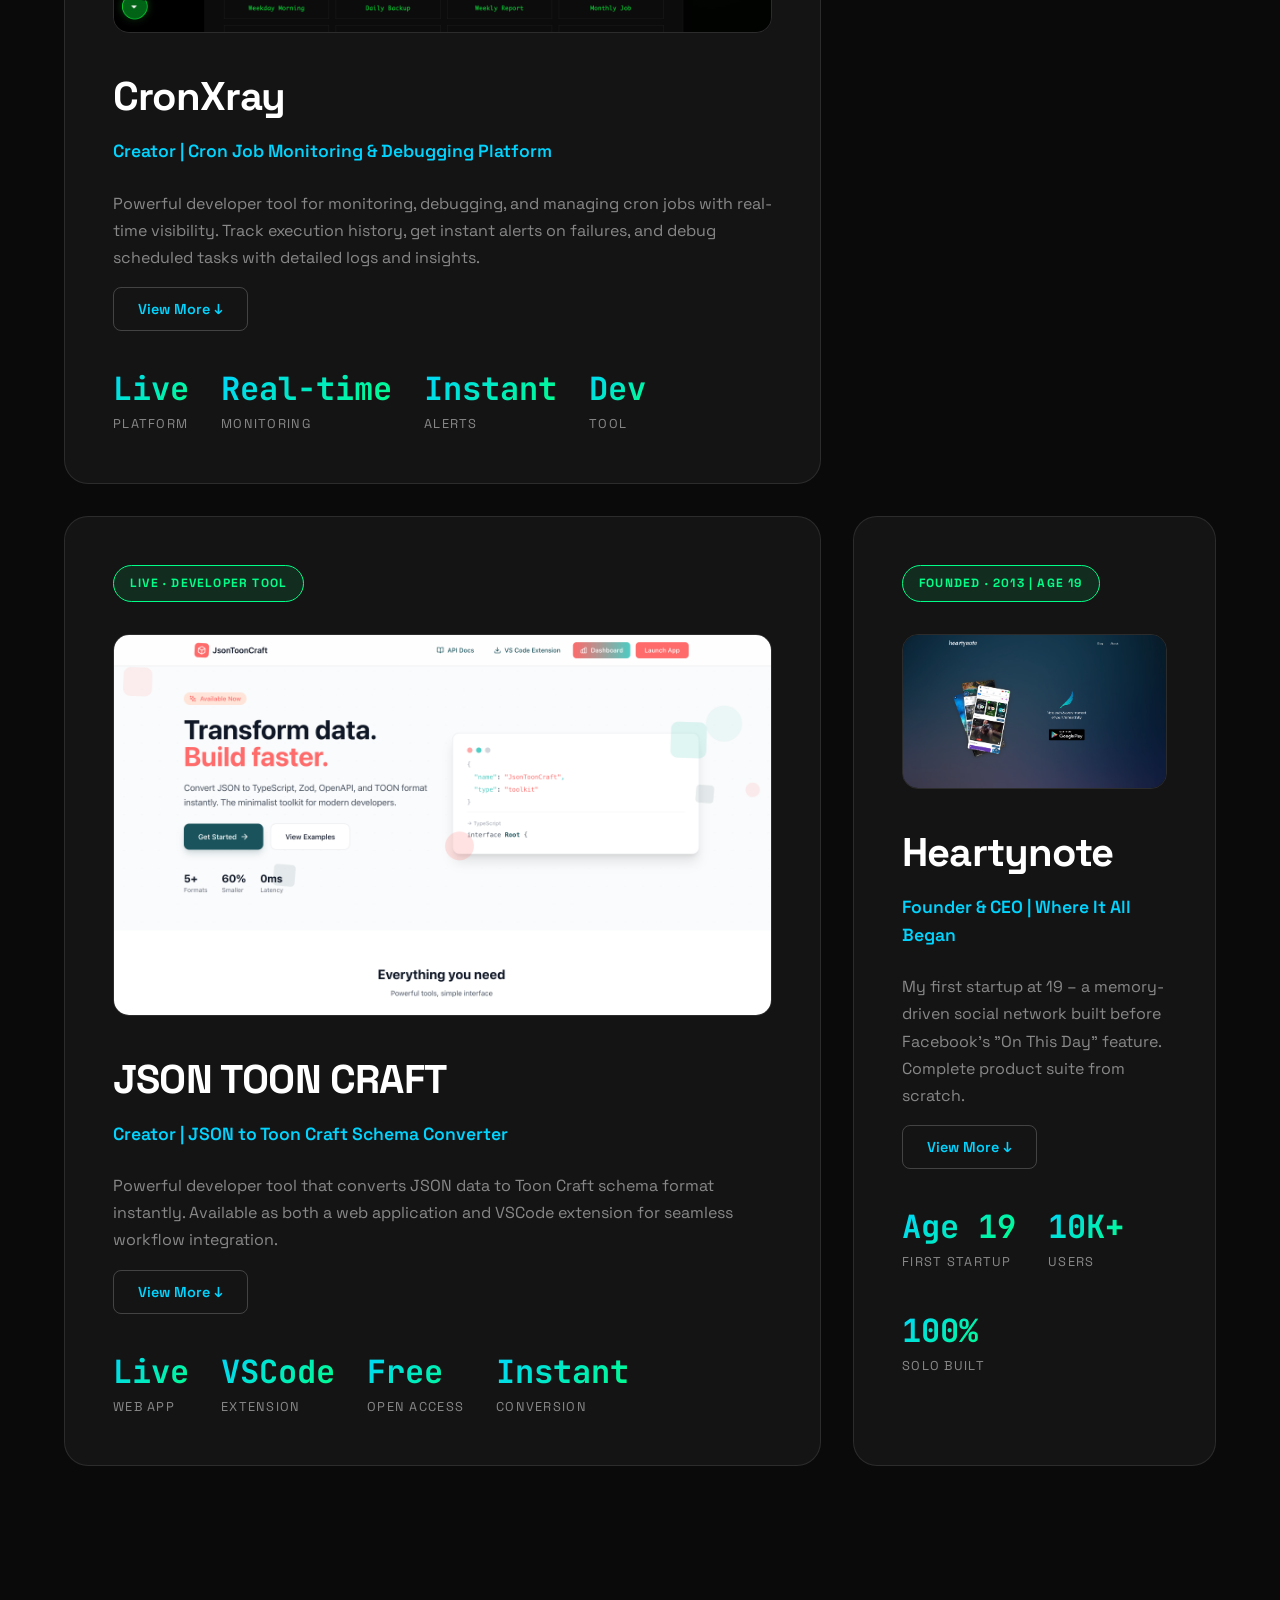
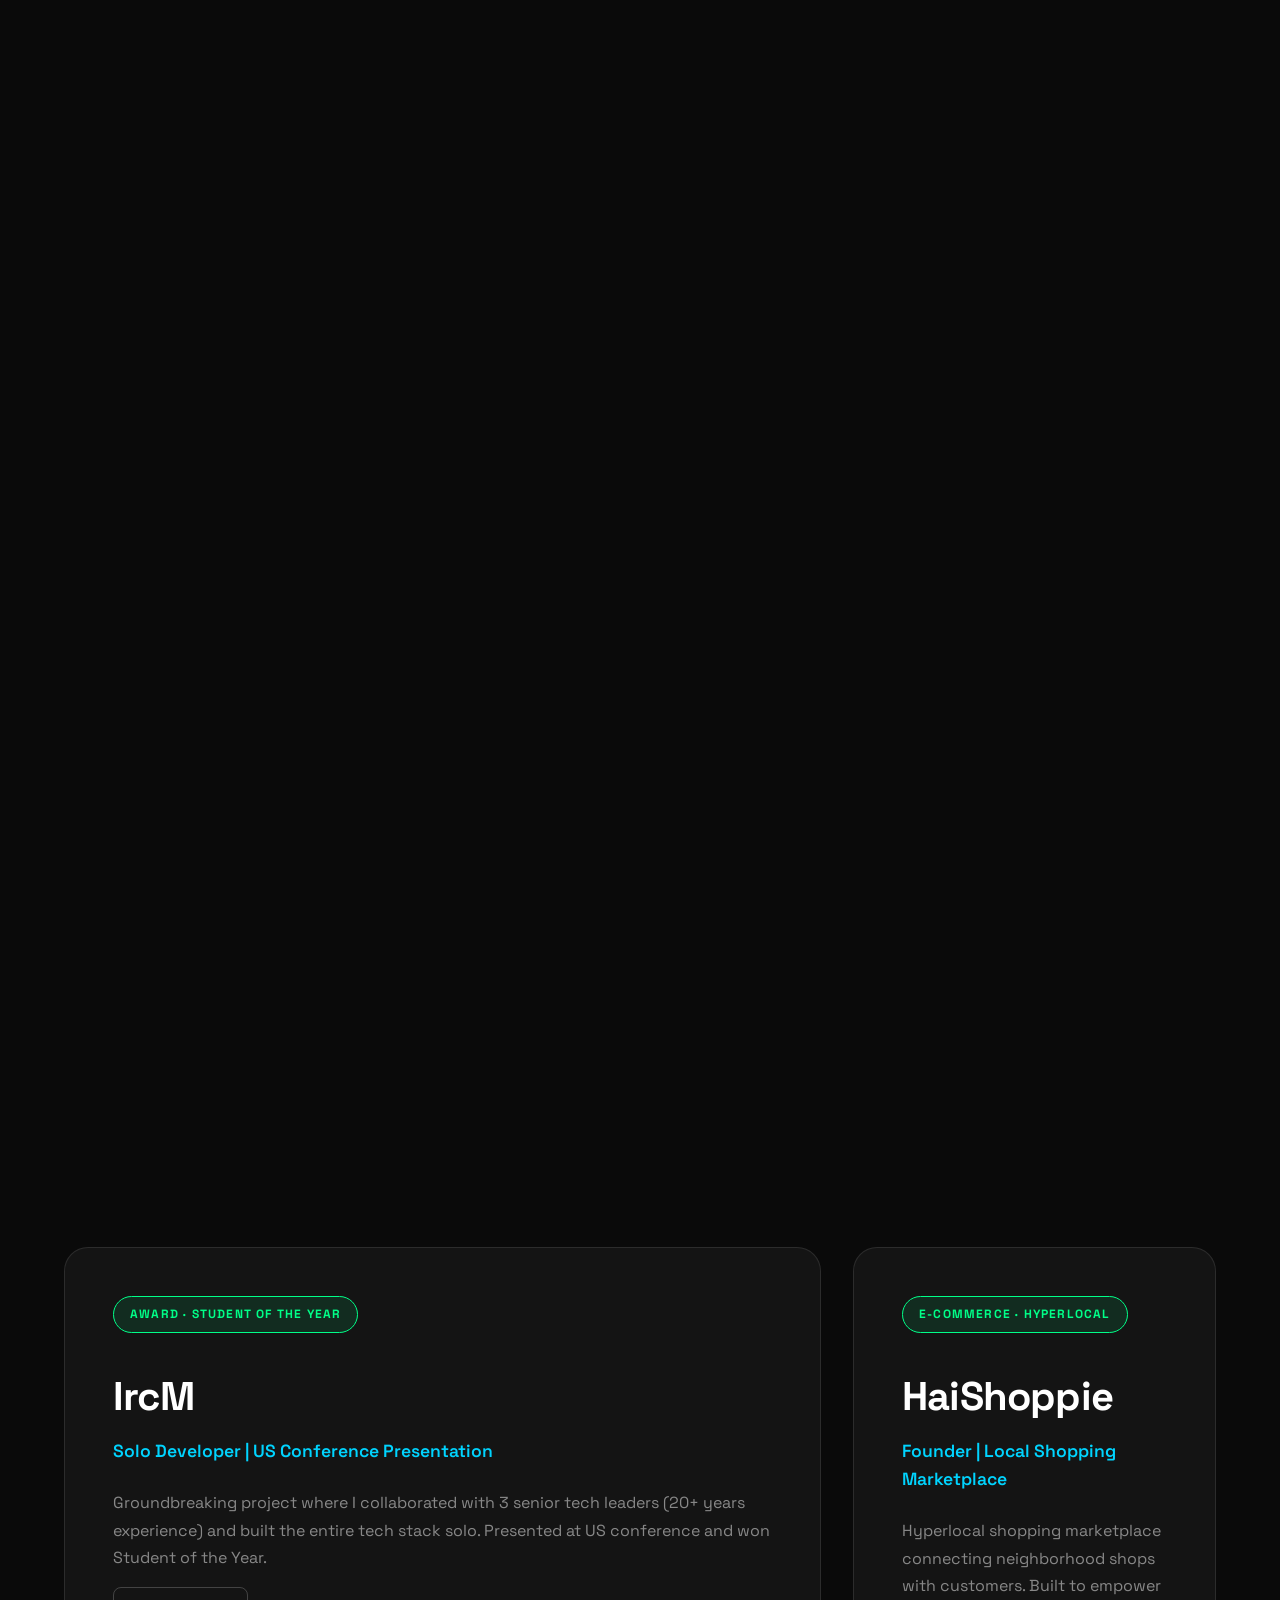
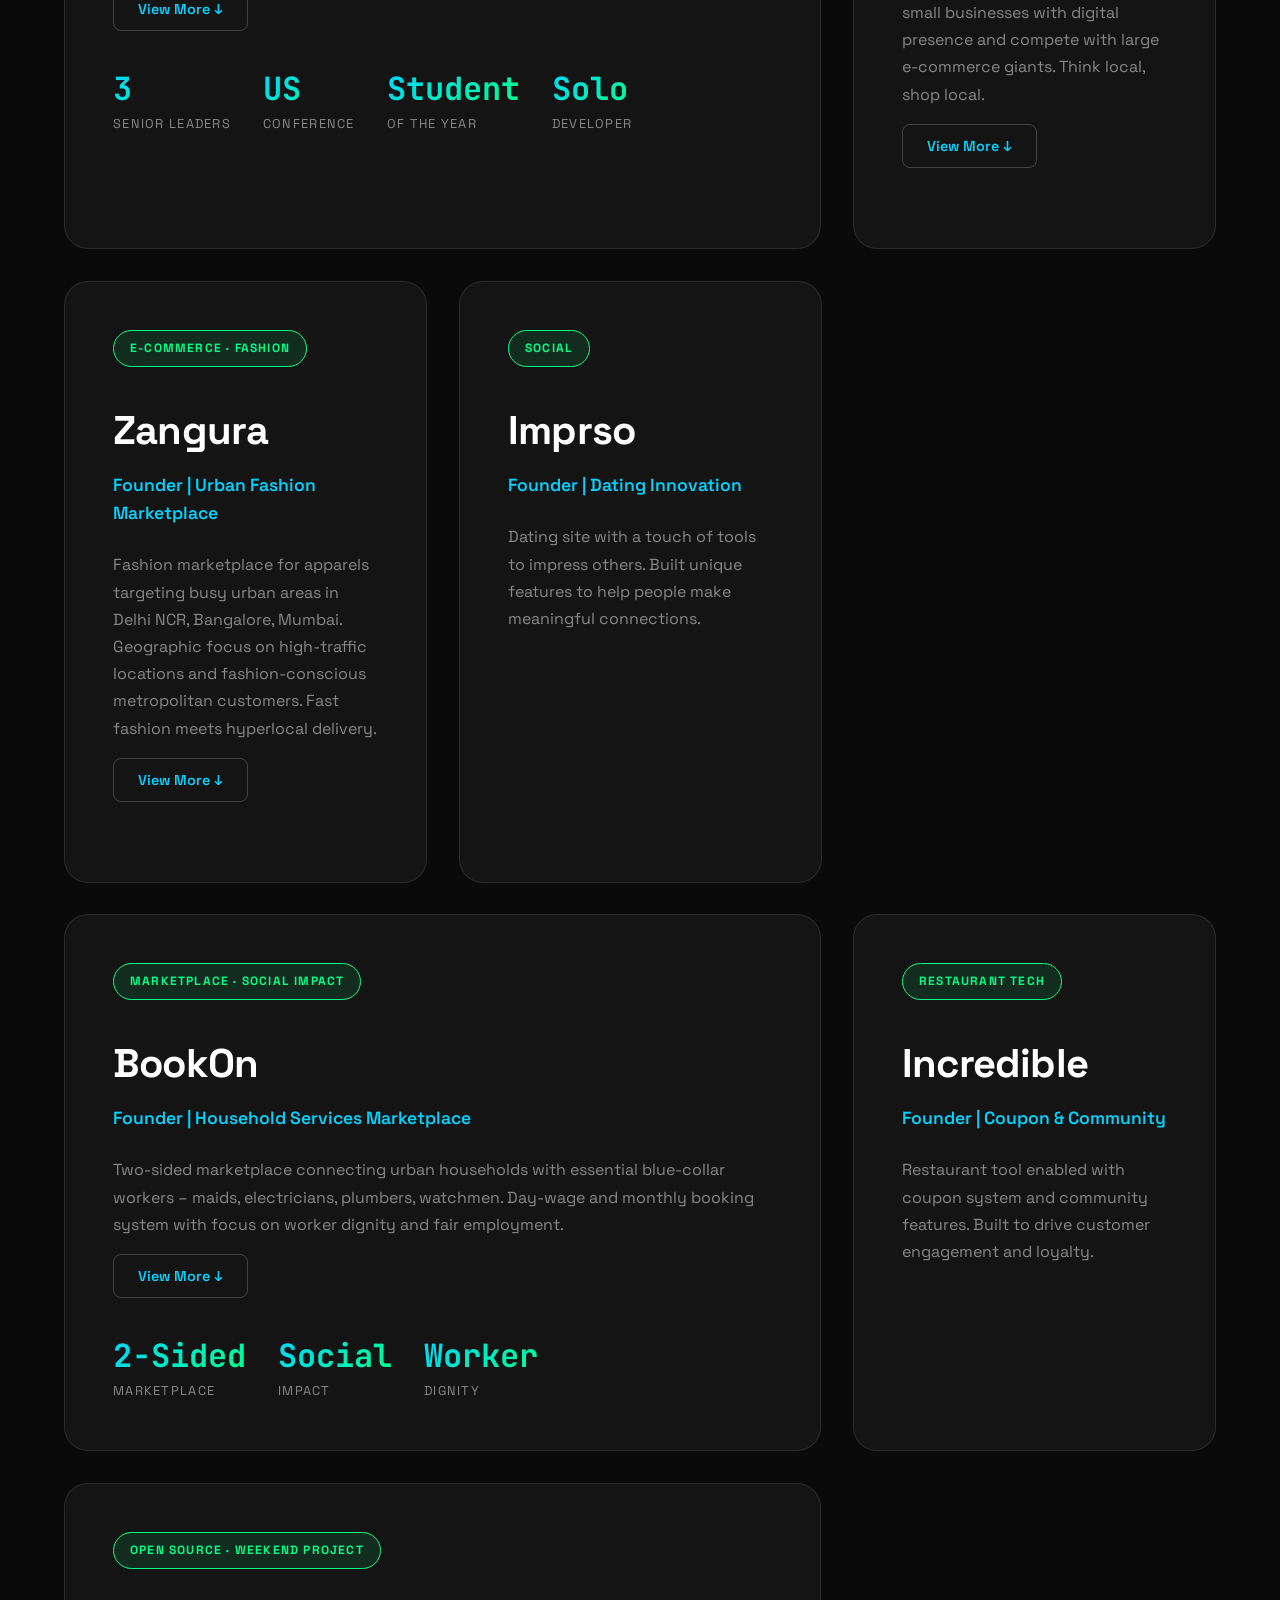
==== commit bd390957: "feat: Add project images to personal projects section - Added card-image CSS styling with hover effe" ====
--- a/index.html
+++ b/index.html
@@ -917,6 +917,9 @@
             <article class="work-card work-card-wide" data-color="#6366f1">
                 <div class="card-content">
                     <div class="card-tag">Live · AI Product</div>
+                    <div class="card-image">
+                        <img src="static-stuff/images/devdna.png" alt="DevDNA - AI-Powered Developer Profiling Platform">
+                    </div>
                     <h3>DevDNA</h3>
                     <p class="card-role">Founder | AI-Powered Developer Profiling</p>
                     <p class="card-desc">AI-powered developer personality assessment and career intelligence platform. "MBTI for Developers" - discover your technical DNA, strengths, and ideal career path through adaptive AI analysis in under 10 minutes.</p>
@@ -1036,10 +1039,71 @@
                 </div>
             </article>
 
+            <!-- CronXray -->
+            <article class="work-card work-card-wide" data-color="#06b6d4">
+                <div class="card-content">
+                    <div class="card-tag">Live · Developer Tool</div>
+                    <div class="card-image">
+                        <img src="static-stuff/images/cronxray.png" alt="CronXray - Cron Job Monitoring and Debugging">
+                    </div>
+                    <h3>CronXray</h3>
+                    <p class="card-role">Creator | Cron Job Monitoring & Debugging Platform</p>
+                    <p class="card-desc">Powerful developer tool for monitoring, debugging, and managing cron jobs with real-time visibility. Track execution history, get instant alerts on failures, and debug scheduled tasks with detailed logs and insights.</p>
+
+                    <button class="view-more-btn">View More ↓</button>
+
+                    <div class="card-story">
+                        <p><strong>The Problem:</strong> Developers struggle with debugging cron jobs - silent failures, missing logs, unclear execution history, and no real-time monitoring. Scheduled tasks fail in production without anyone knowing until it's too late.</p>
+
+                        <p><strong>The Solution:</strong> Built CronXray as a comprehensive monitoring and debugging platform for cron jobs. Get instant visibility into every scheduled task, track execution history, receive alerts on failures, and debug issues with detailed logs and metrics.</p>
+
+                        <p><strong>Core Features:</strong></p>
+                        <ul class="story-list">
+                            <li><strong>Real-time Monitoring</strong> – Live dashboard showing all cron jobs, execution status, and performance metrics</li>
+                            <li><strong>Execution History</strong> – Complete timeline of every job run with timestamps, duration, and exit codes</li>
+                            <li><strong>Failure Alerts</strong> – Instant notifications via email, Slack, or webhooks when jobs fail or timeout</li>
+                            <li><strong>Detailed Logs</strong> – Capture stdout, stderr, and custom logs for every execution with searchable interface</li>
+                            <li><strong>Performance Analytics</strong> – Track execution time trends, identify slow jobs, and optimize scheduled tasks</li>
+                            <li><strong>Easy Integration</strong> – Simple API integration, works with existing cron jobs without code changes</li>
+                        </ul>
+
+                        <p><strong>Developer Experience:</strong> Minimal setup - add one line to your cron jobs and get instant visibility. No complex configuration, works with standard cron syntax, supports all major programming languages and environments.</p>
+
+                        <p><strong>Technical Implementation:</strong> Built with real-time event streaming, efficient log storage and retrieval, webhook integration for alerts, RESTful API for programmatic access, secure authentication and multi-user support.</p>
+
+                        <p><strong>Target Users:</strong> DevOps engineers managing production cron jobs, developers debugging scheduled tasks, SRE teams monitoring critical background processes, startups needing reliable job execution visibility.</p>
+
+                        <p><strong>Impact:</strong> Reduces debugging time from hours to minutes, prevents silent failures in production, provides audit trail for scheduled tasks, improves reliability of background job execution.</p>
+                    </div>
+
+                    <div class="card-metrics">
+                        <div class="metric">
+                            <span class="metric-value">Live</span>
+                            <span class="metric-label">Platform</span>
+                        </div>
+                        <div class="metric">
+                            <span class="metric-value">Real-time</span>
+                            <span class="metric-label">Monitoring</span>
+                        </div>
+                        <div class="metric">
+                            <span class="metric-value">Instant</span>
+                            <span class="metric-label">Alerts</span>
+                        </div>
+                        <div class="metric">
+                            <span class="metric-value">Dev</span>
+                            <span class="metric-label">Tool</span>
+                        </div>
+                    </div>
+                </div>
+            </article>
+
             <!-- JSON TOON CRAFT -->
             <article class="work-card work-card-wide" data-color="#ec4899">
                 <div class="card-content">
                     <div class="card-tag">Live · Developer Tool</div>
+                    <div class="card-image">
+                        <img src="static-stuff/images/jsontooncraft.png" alt="JSON TOON CRAFT - JSON to Toon Craft Schema Converter">
+                    </div>
                     <h3>JSON TOON CRAFT</h3>
                     <p class="card-role">Creator | JSON to Toon Craft Schema Converter</p>
                     <p class="card-desc">Powerful developer tool that converts JSON data to Toon Craft schema format instantly. Available as both a web application and VSCode extension for seamless workflow integration.</p>
@@ -1104,6 +1168,9 @@
             <article class="work-card" data-color="#f59e0b">
                 <div class="card-content">
                     <div class="card-tag">Founded · 2013 | Age 19</div>
+                    <div class="card-image">
+                        <img src="static-stuff/images/heartynote.png" alt="Heartynote - Online Memorable Diary">
+                    </div>
                     <h3>Heartynote</h3>
                     <p class="card-role">Founder & CEO | Where It All Began</p>
                     <p class="card-desc">My first startup at 19 – a memory-driven social network built before Facebook's "On This Day" feature. Complete product suite from scratch.</p>
@@ -1144,6 +1211,9 @@
             <article class="work-card work-card-large" data-color="#00d4ff">
                 <div class="card-content">
                     <div class="card-tag">Founded · 2011 | First Project</div>
+                    <div class="card-image">
+                        <img src="static-stuff/images/haifriend.png" alt="Haifriend - Social Networking Platform">
+                    </div>
                     <h3>Haifriend</h3>
                     <p class="card-role">Founder | Where My Coding Journey Began</p>
                     <p class="card-desc">First social networking platform in 2011 – multimedia sharing, gaming, groups, and more. Featured in 3 newspapers. This is where my real coding journey started.</p>
--- a/styles.css
+++ b/styles.css
@@ -580,6 +580,26 @@
     margin-bottom: 1rem;
 }
 
+.card-image {
+    width: 100%;
+    border-radius: 16px;
+    overflow: hidden;
+    margin-bottom: 2rem;
+    border: 1px solid rgba(255, 255, 255, 0.1);
+    transition: all 0.3s var(--ease-out-expo);
+}
+
+.card-image img {
+    width: 100%;
+    height: auto;
+    display: block;
+    transition: transform 0.5s var(--ease-out-expo);
+}
+
+.work-card:hover .card-image img {
+    transform: scale(1.05);
+}
+
 .view-more-btn {
     background: transparent;
     border: 1px solid rgba(255, 255, 255, 0.2);
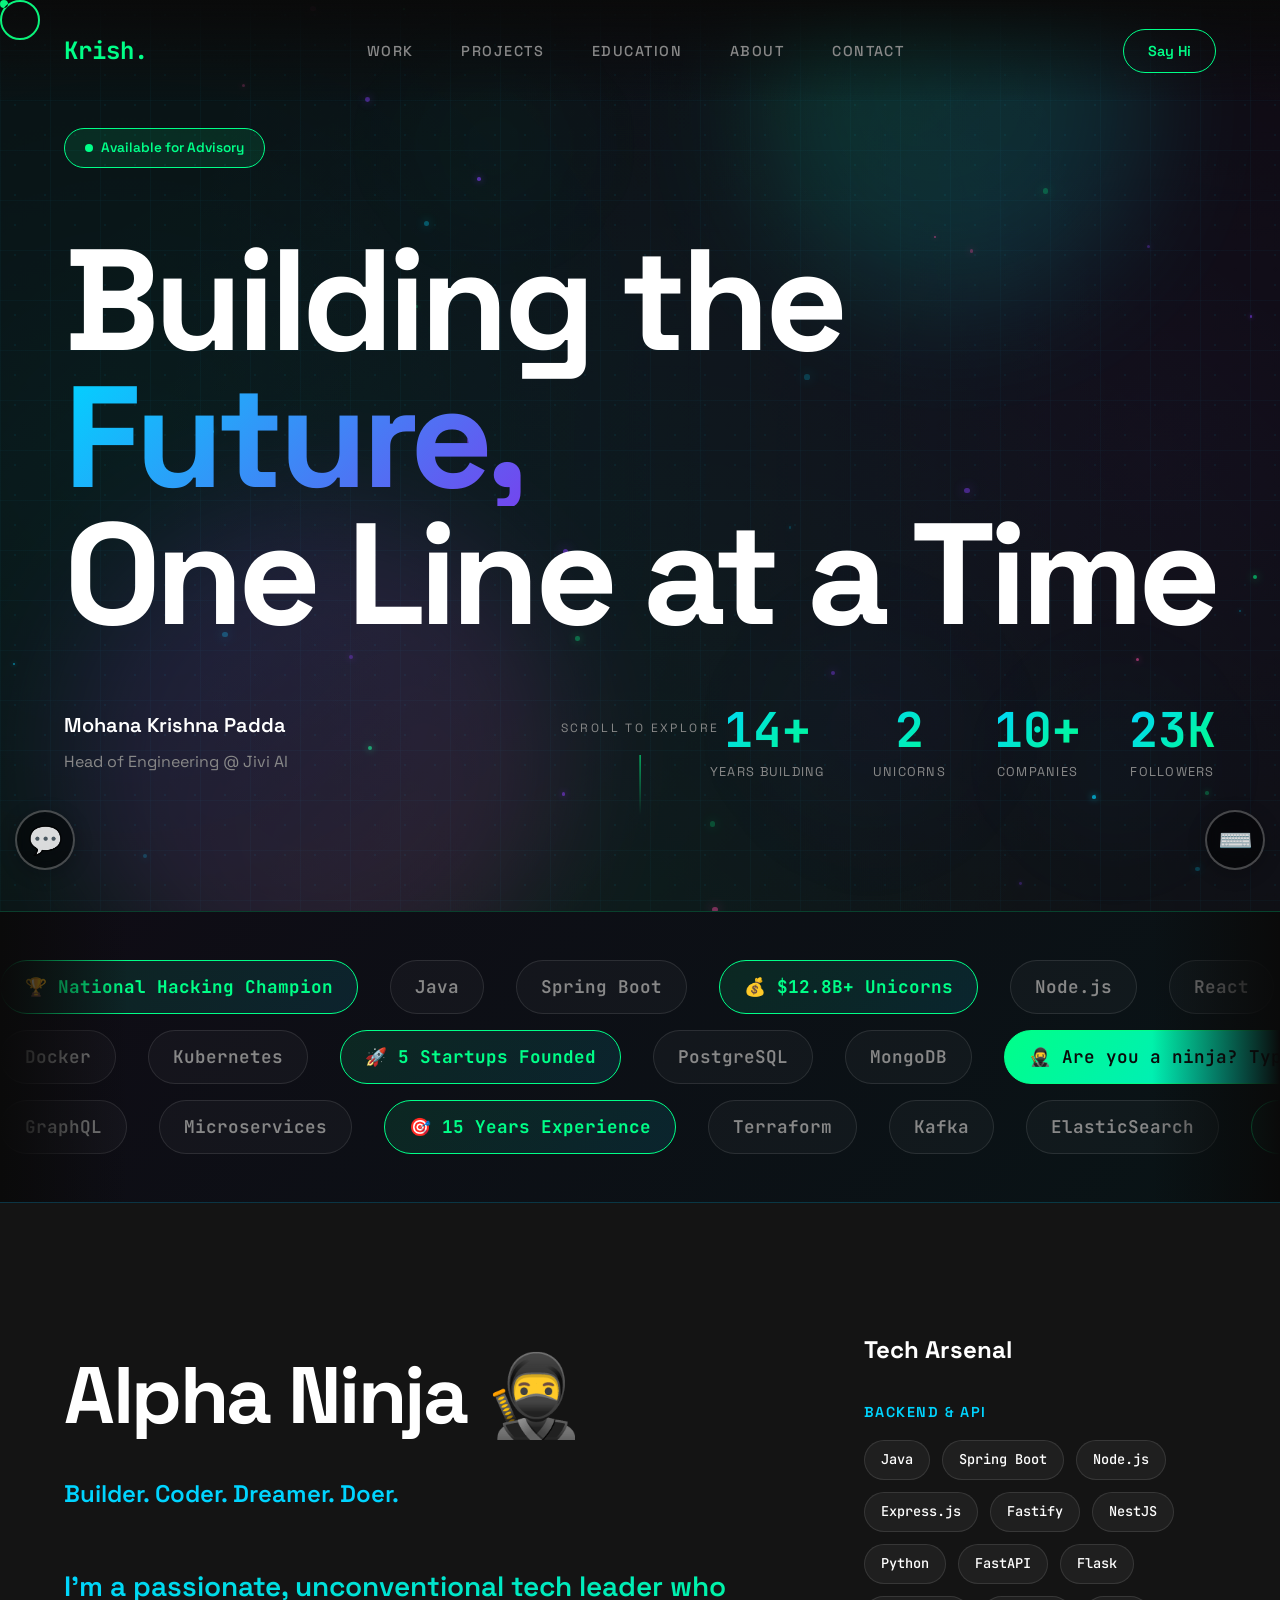
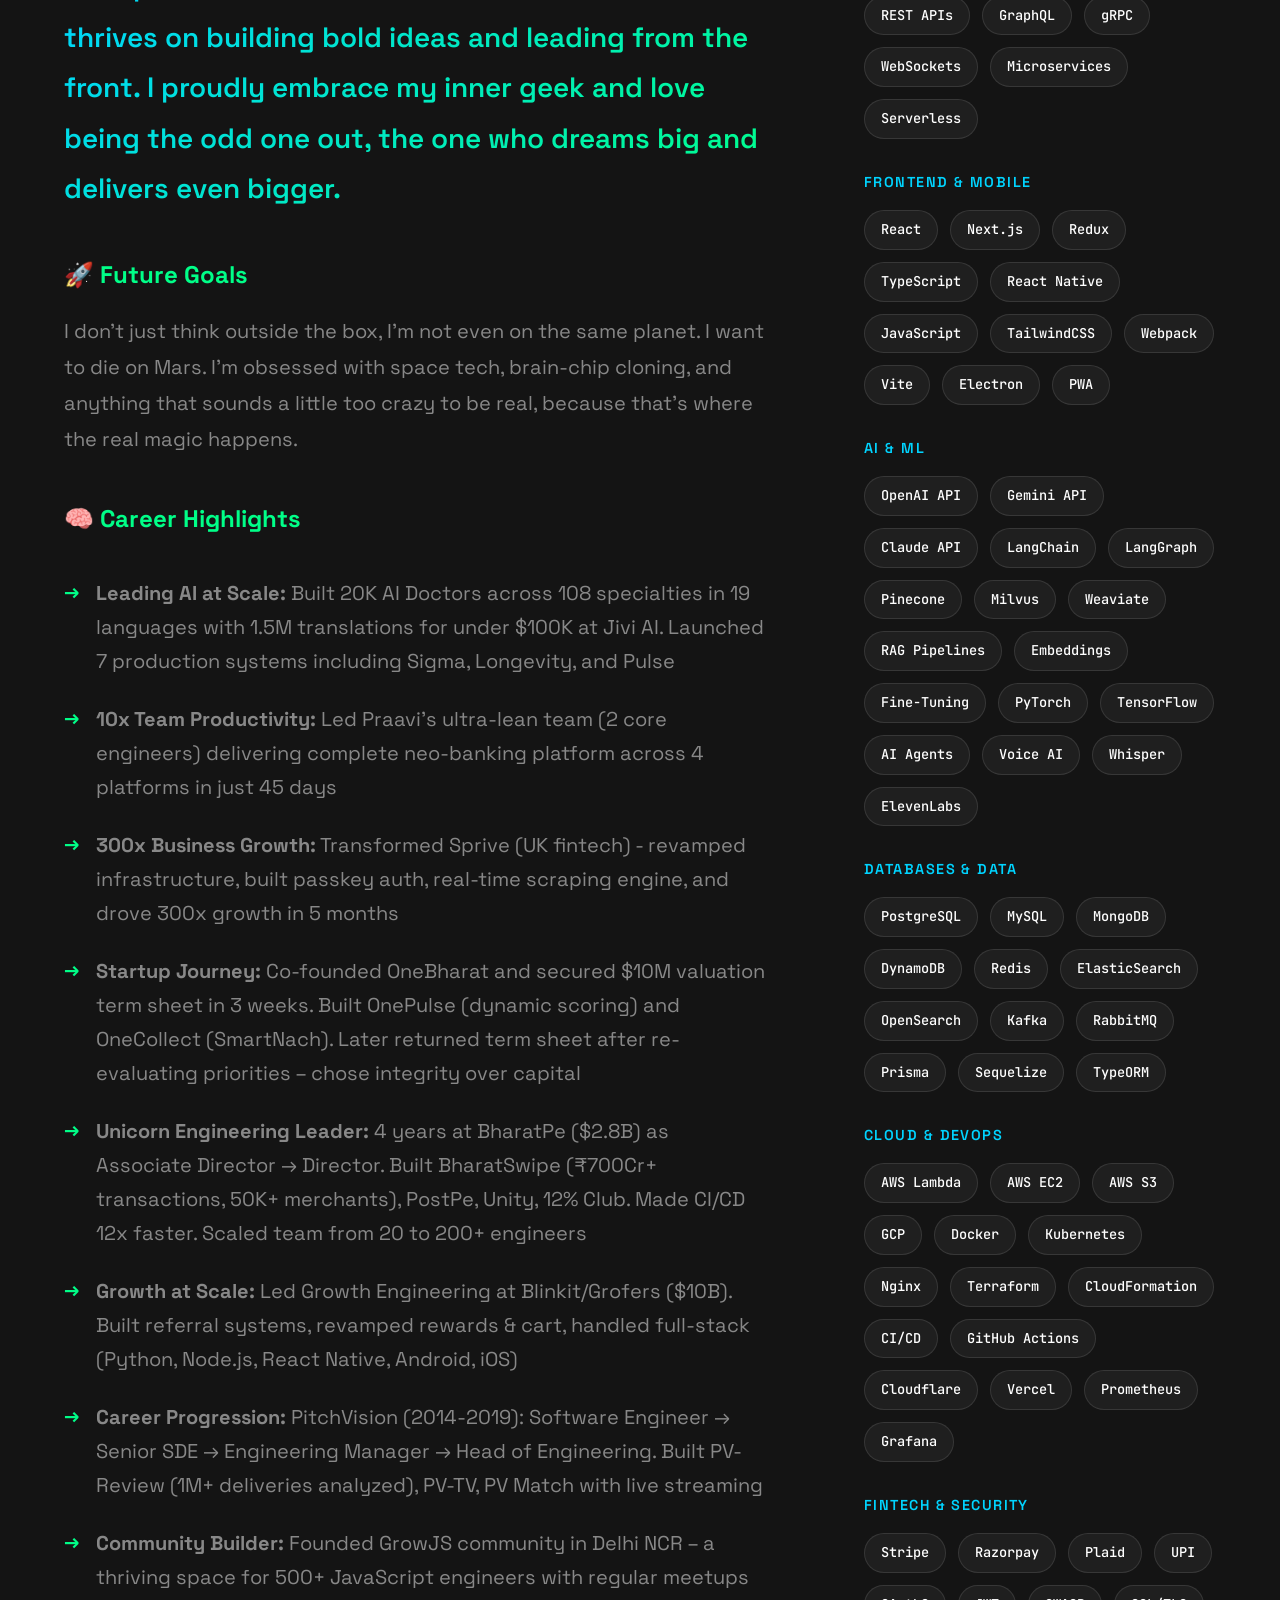
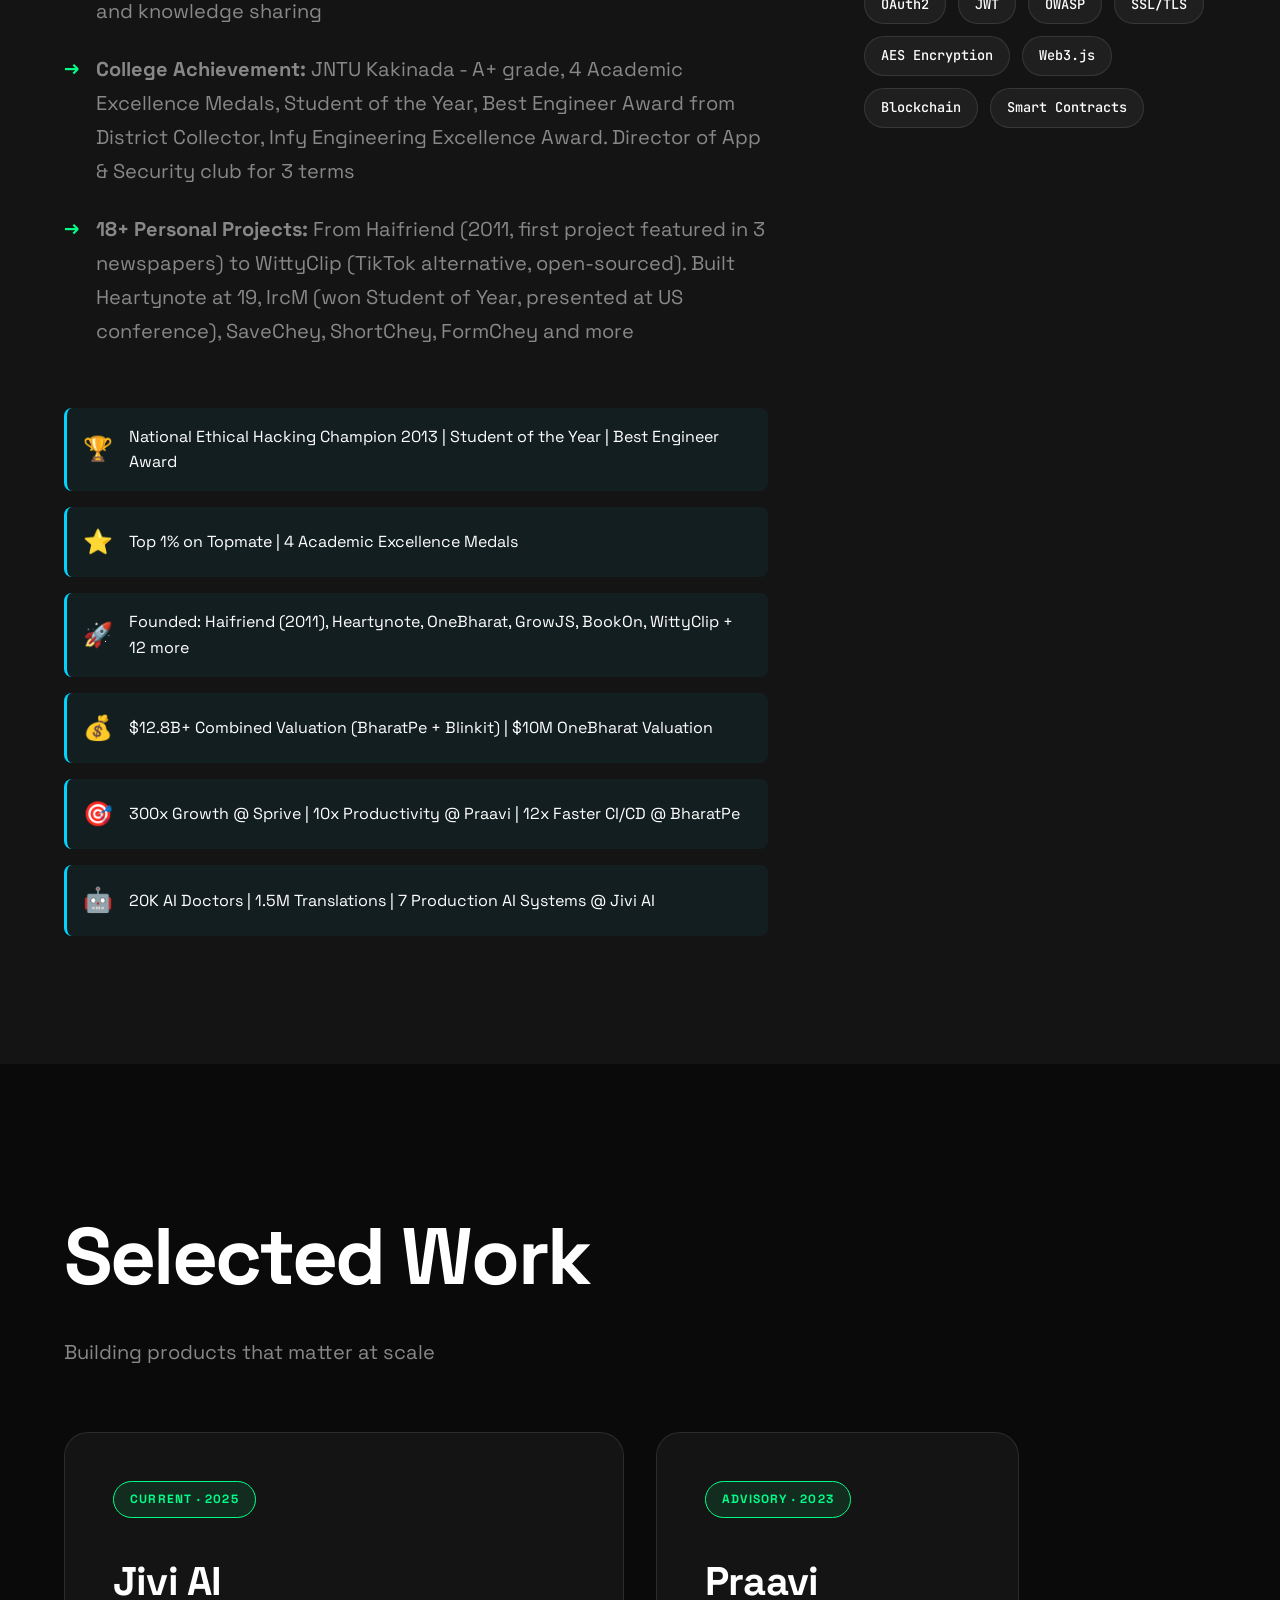
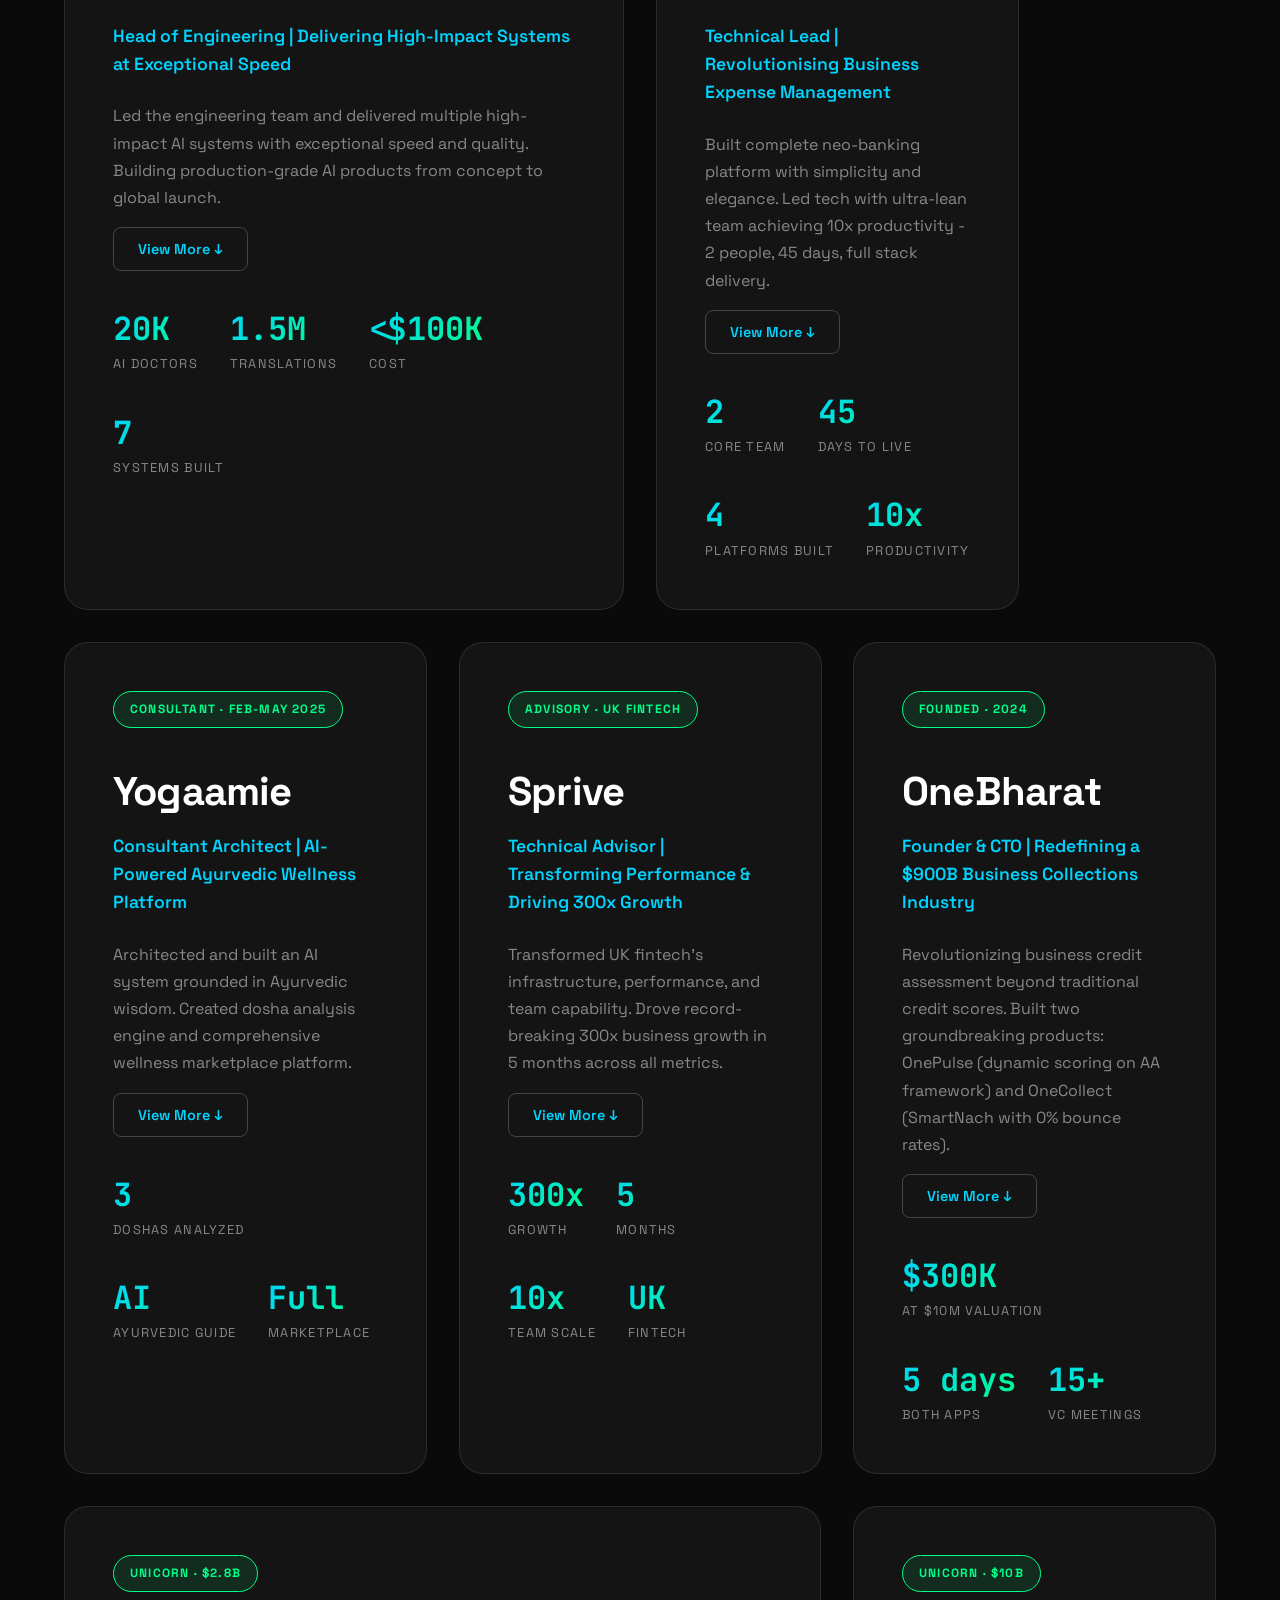
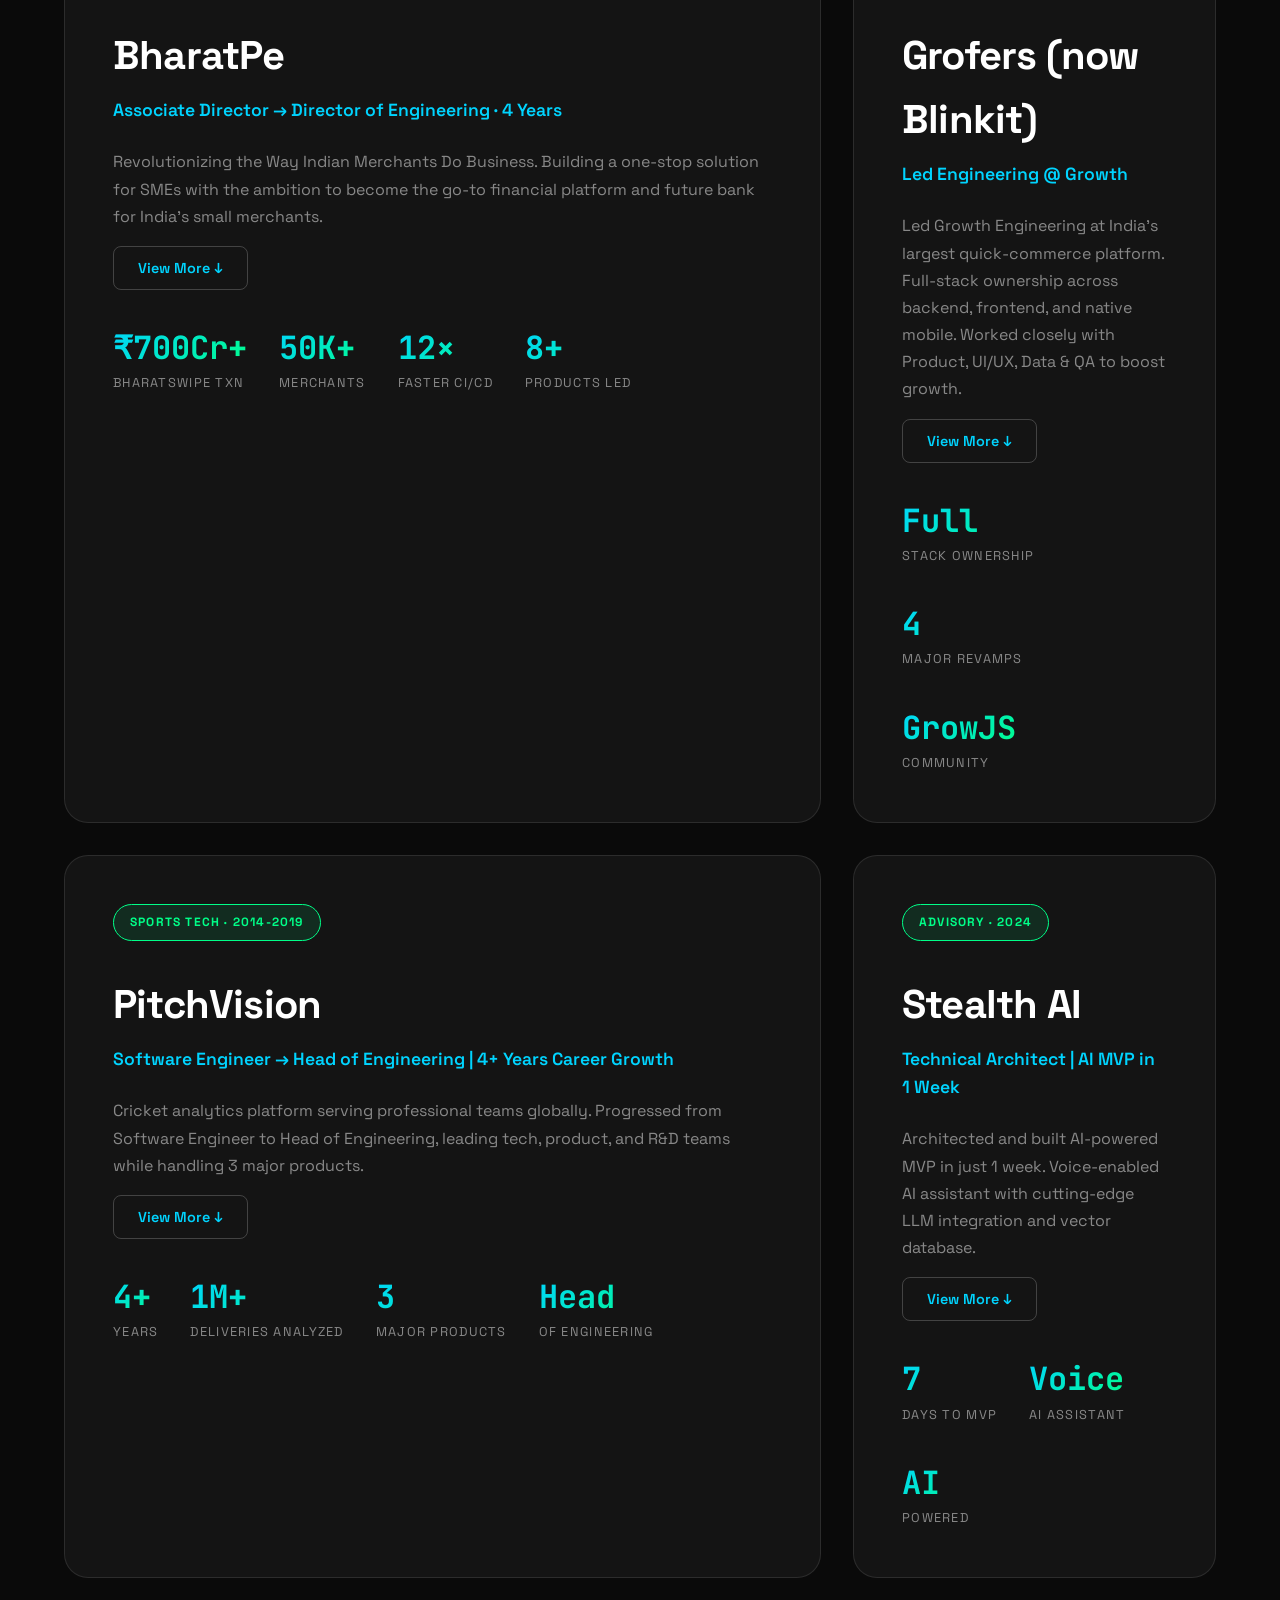
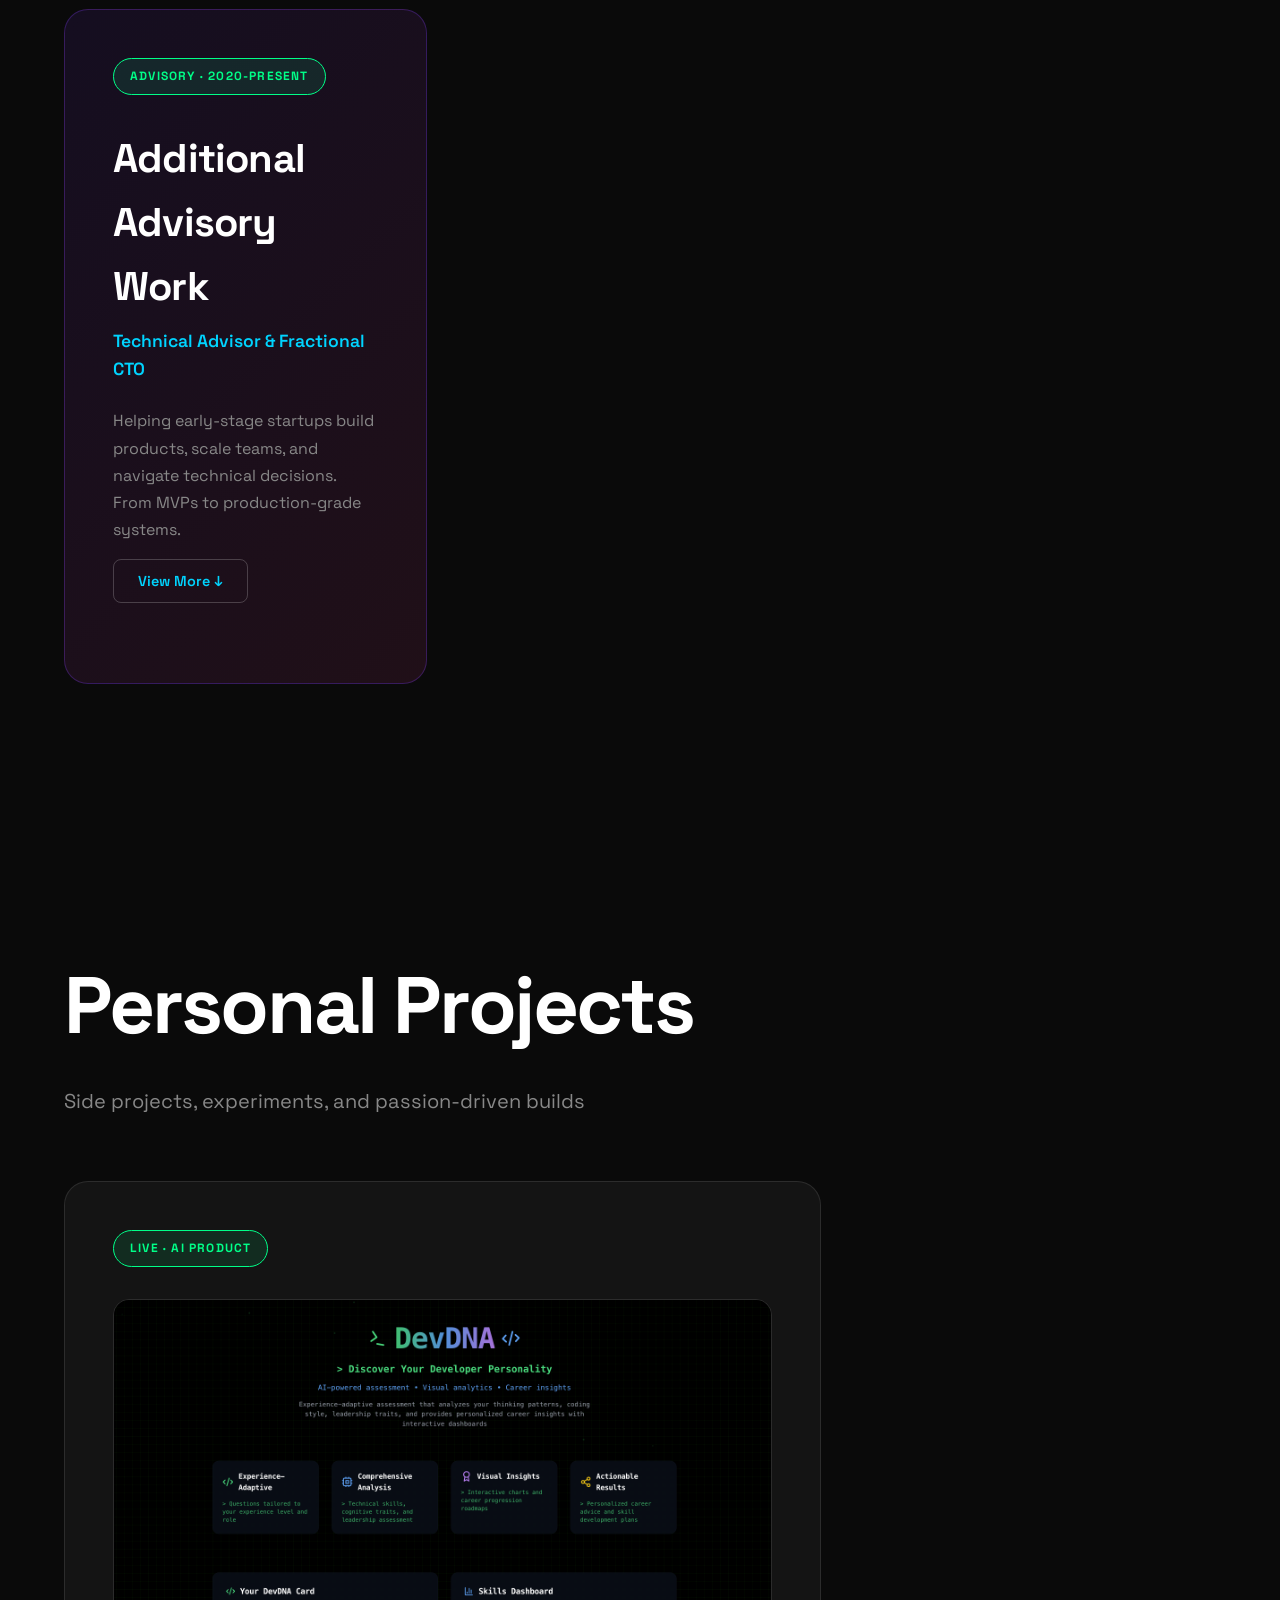
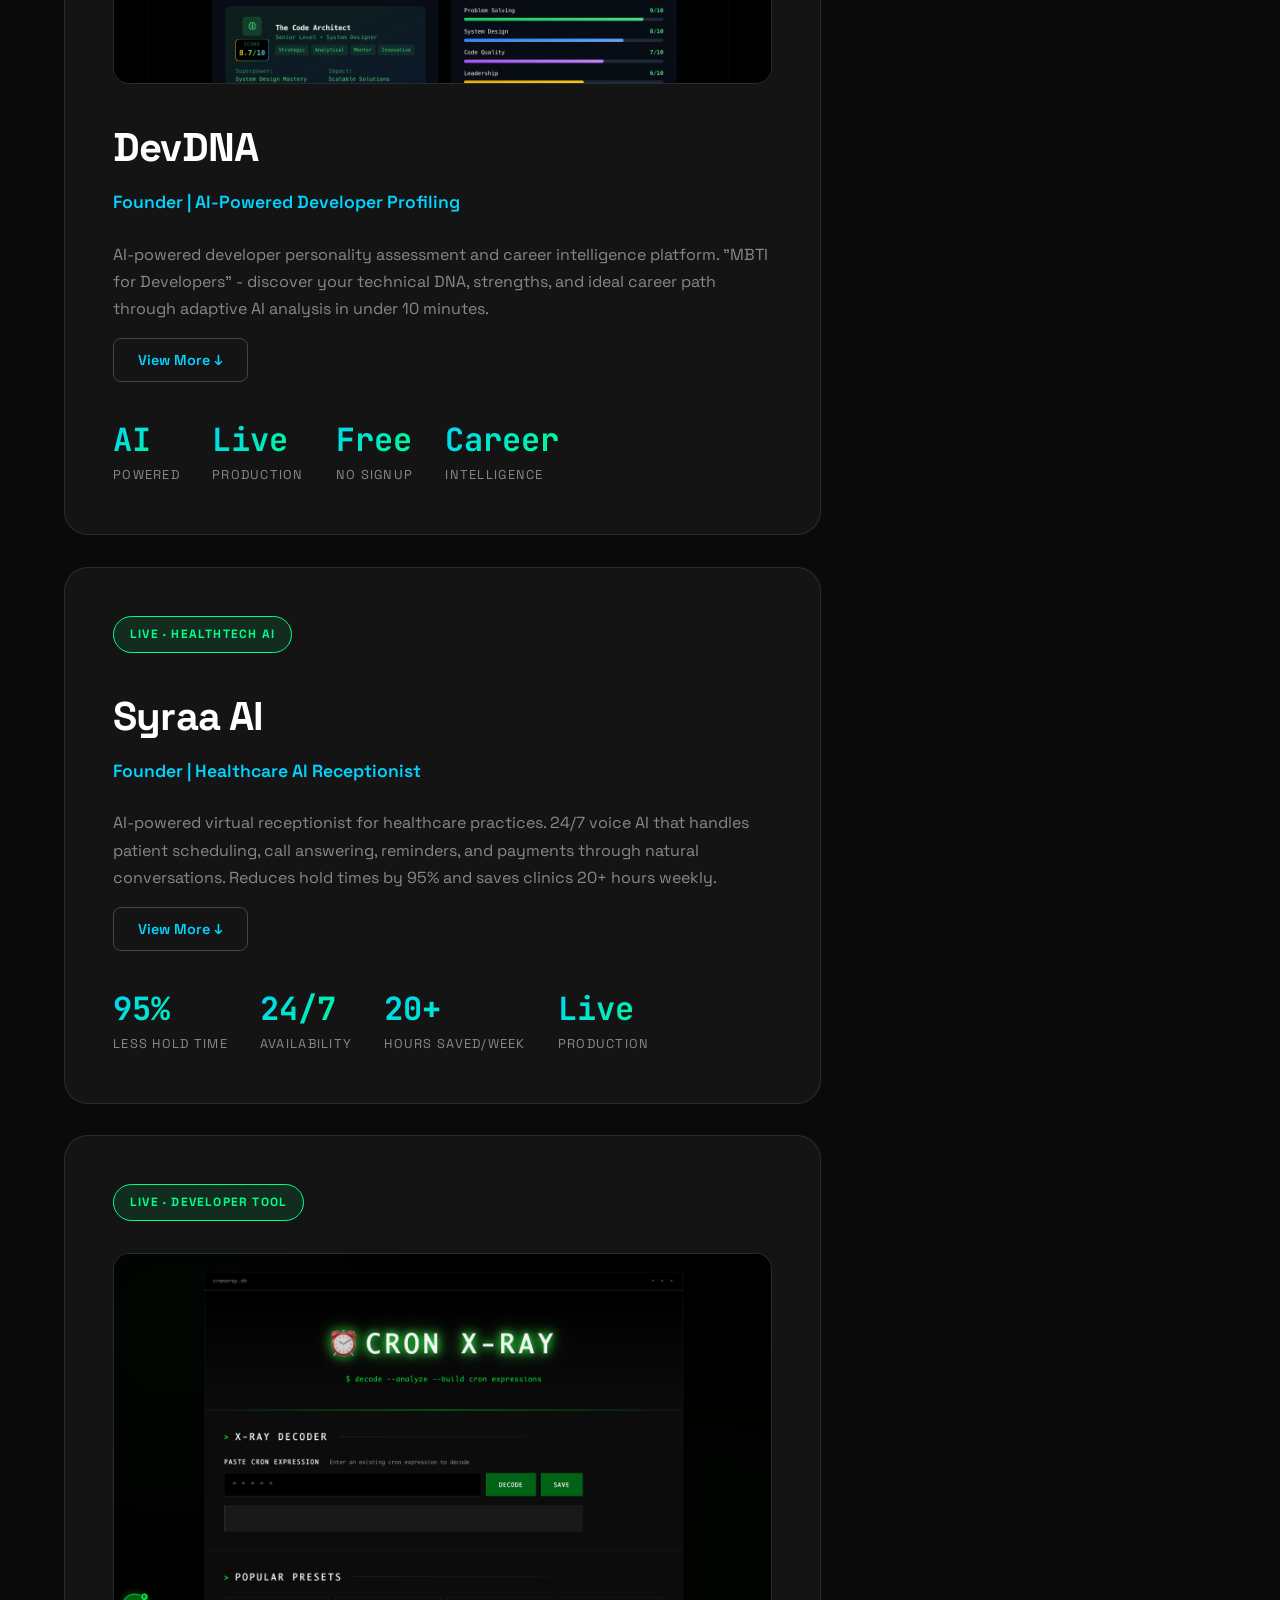
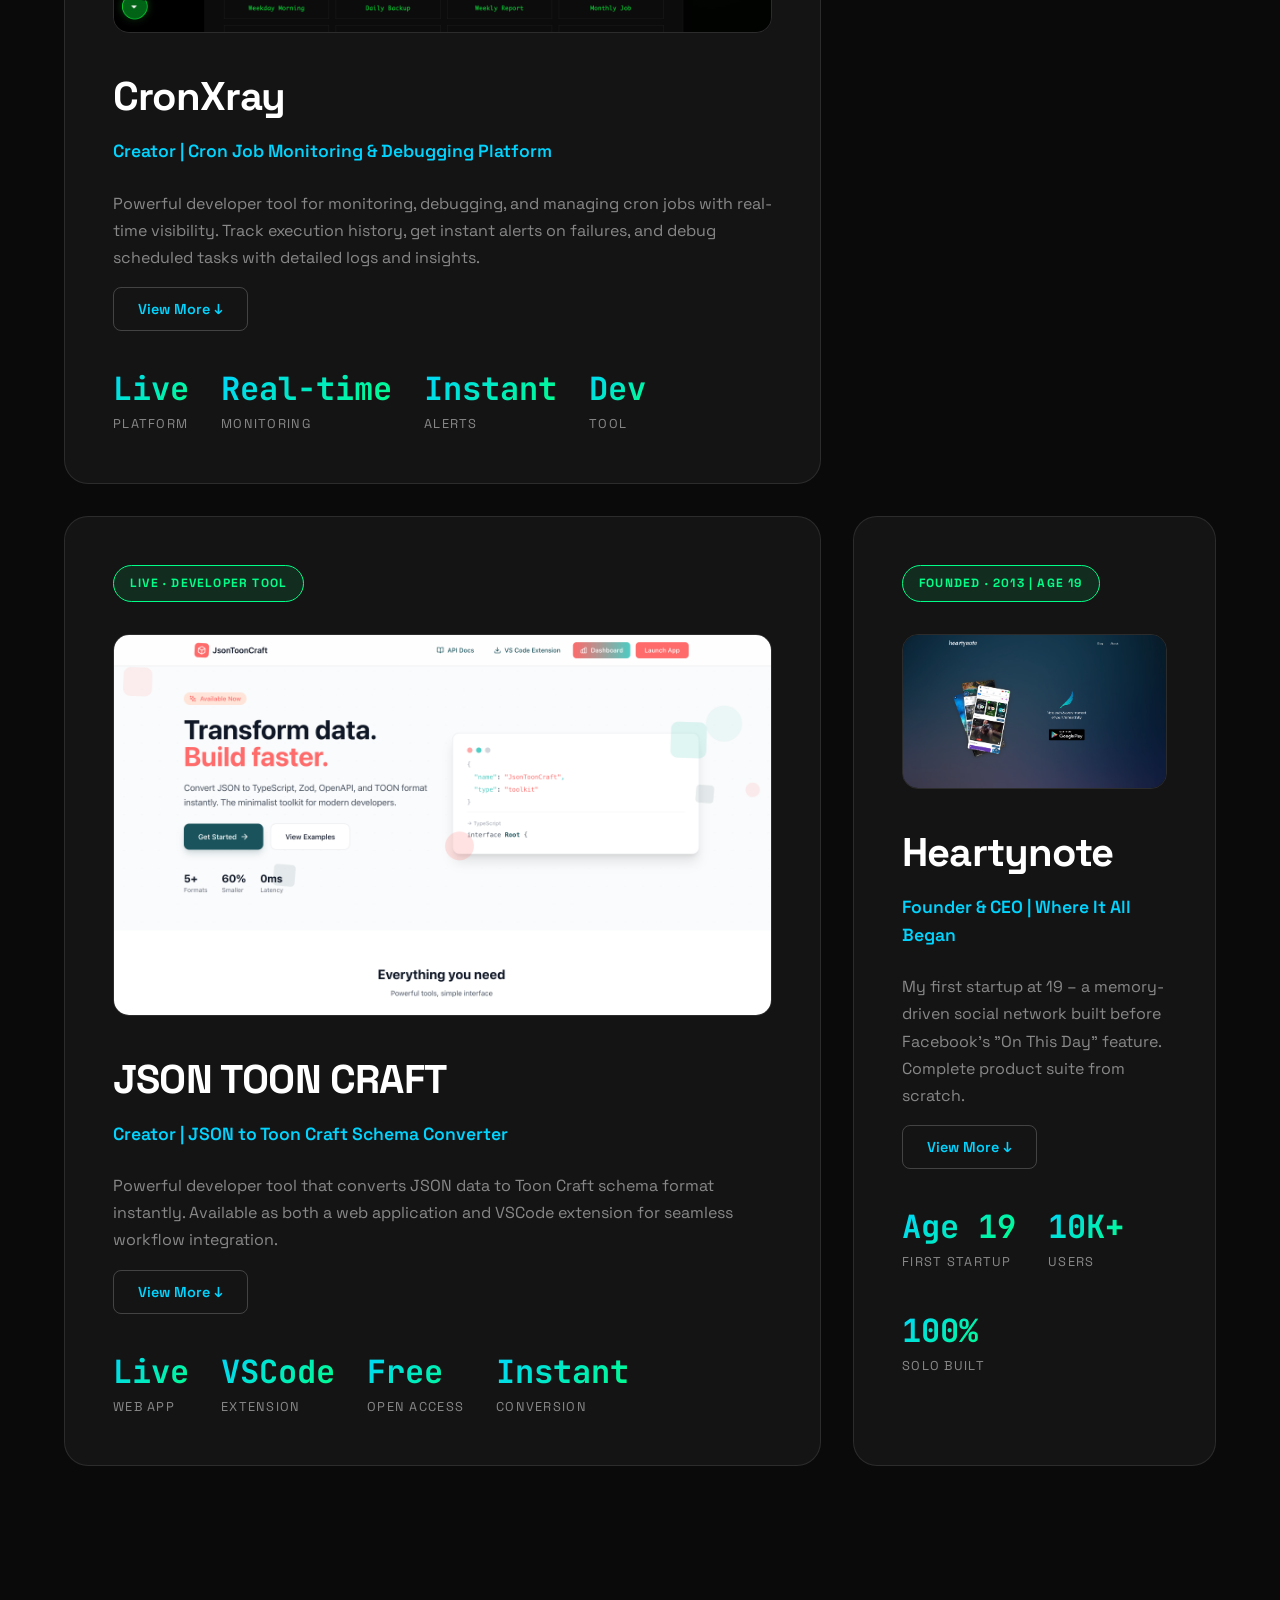
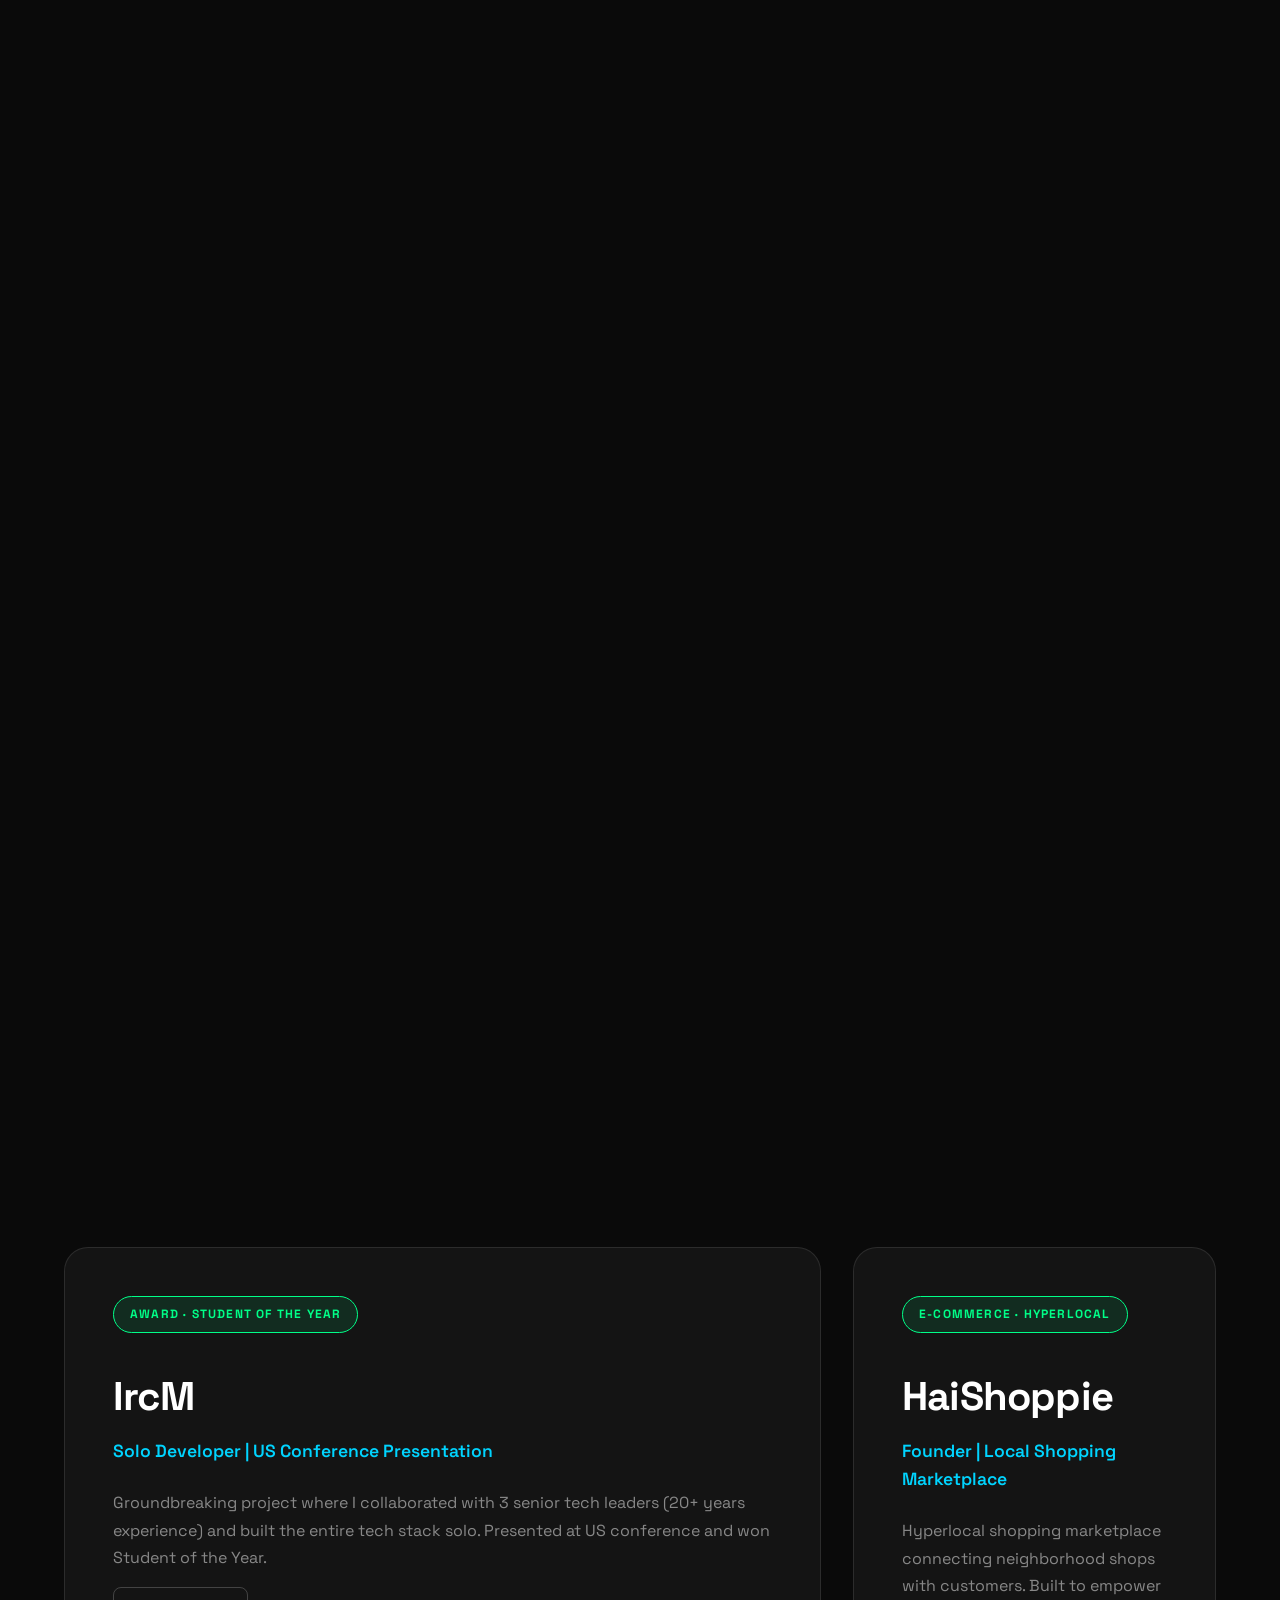
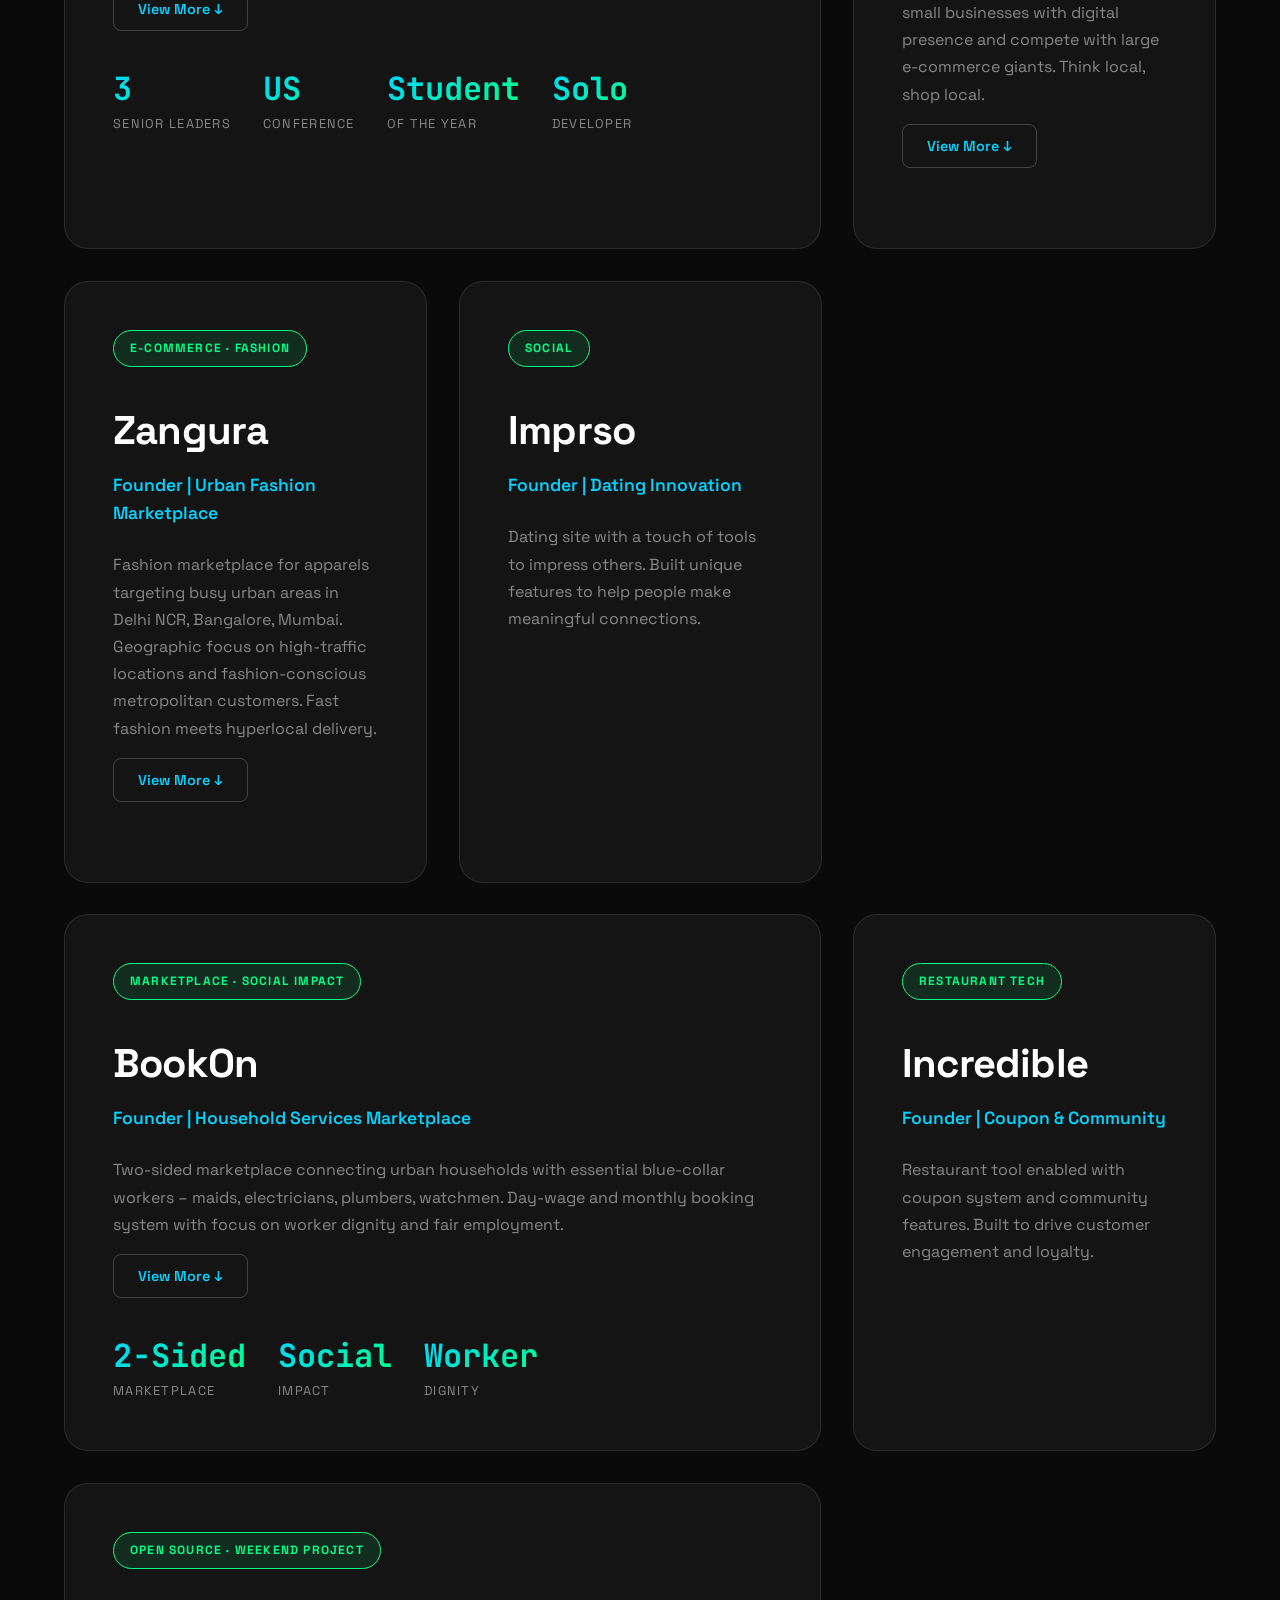
==== commit ea2589b6: "feat: Add SaveChey project image - Integrated savechey.png image to SaveChey project card - Image di" ====
--- a/index.html
+++ b/index.html
@@ -1471,6 +1471,9 @@
             <article class="work-card work-card-wide" data-color="#7c3aed">
                 <div class="card-content">
                     <div class="card-tag">Live · Productivity · Cross-Platform</div>
+                    <div class="card-image">
+                        <img src="static-stuff/images/savechey.png" alt="SaveChey - Universal Bookmark Management">
+                    </div>
                     <h3>SaveChey</h3>
                     <p class="card-role">Founder | Universal Bookmark Management</p>
                     <p class="card-desc">Cross-platform bookmark manager before cloud sync was mainstream. Bookmark anything and access anywhere – Android, iOS, iPad, web. Real-time sync across all devices with browser extensions and native apps. Launched 2022.</p>
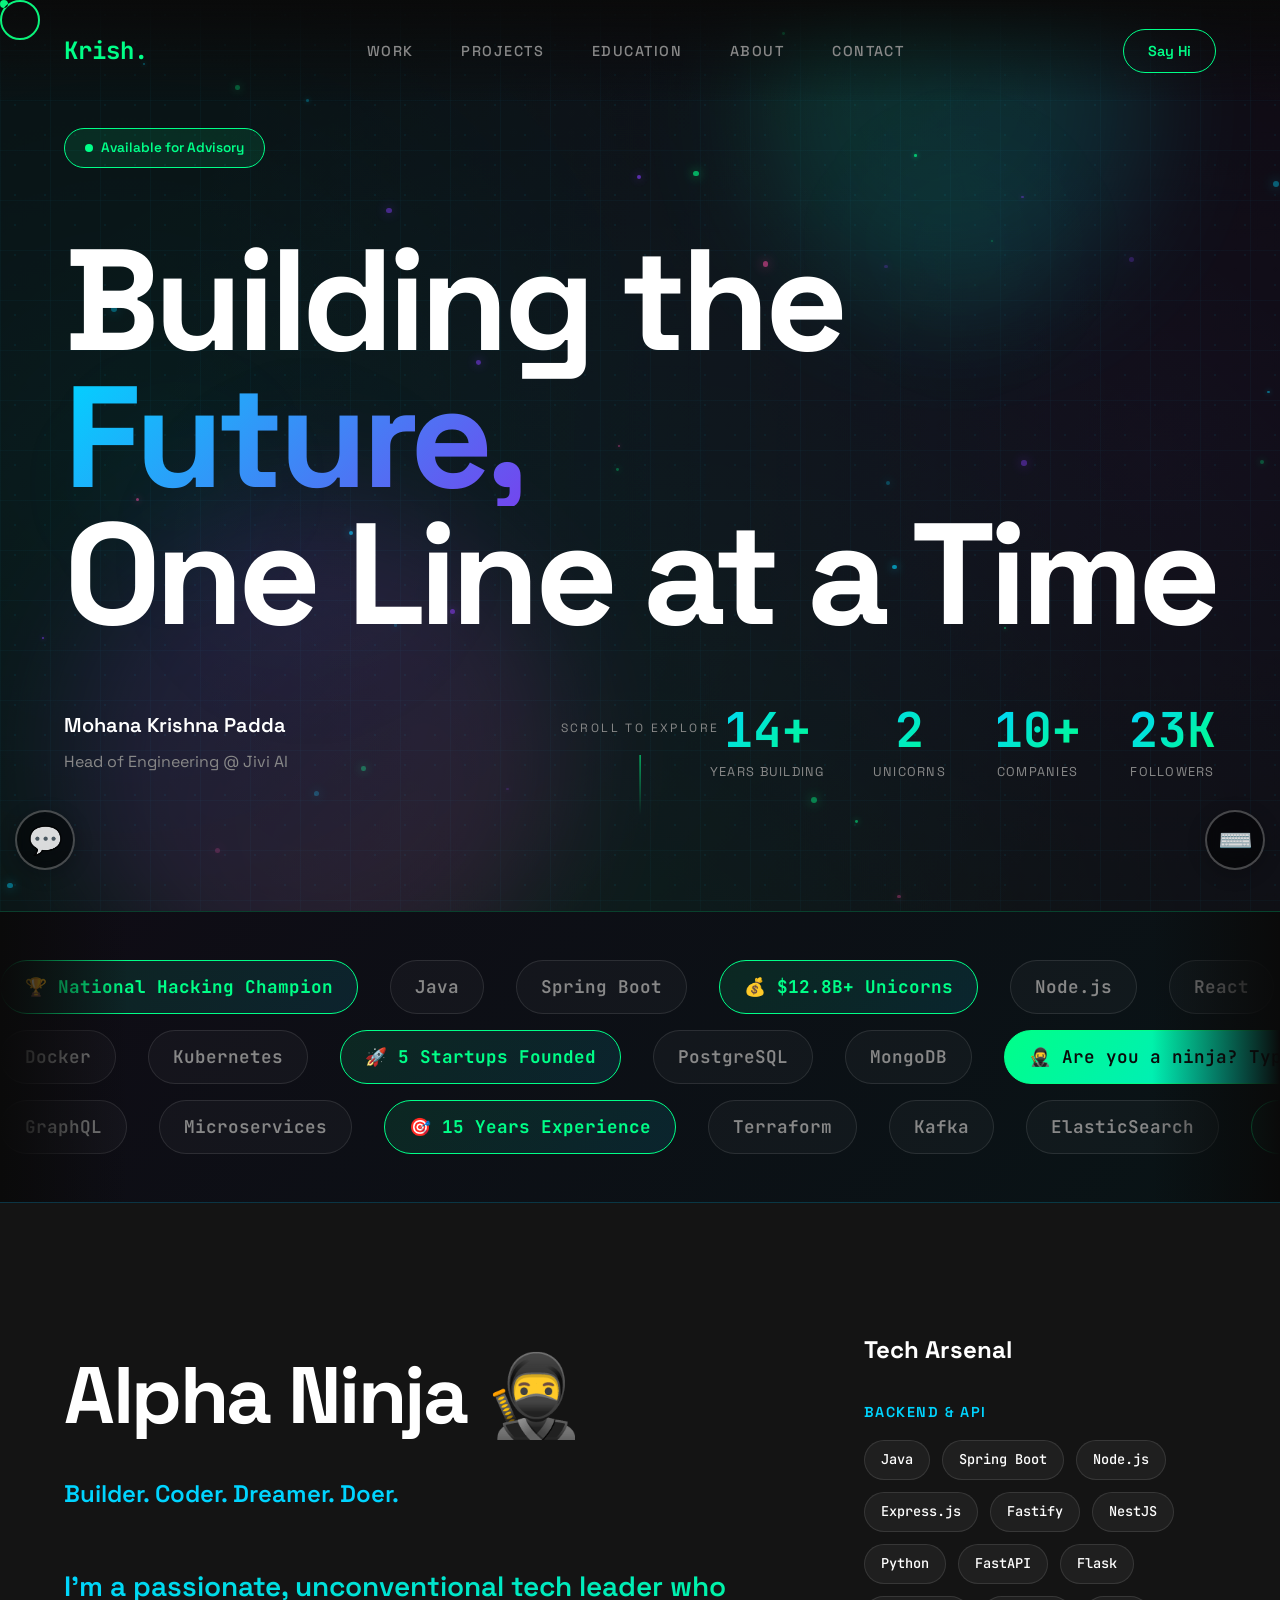
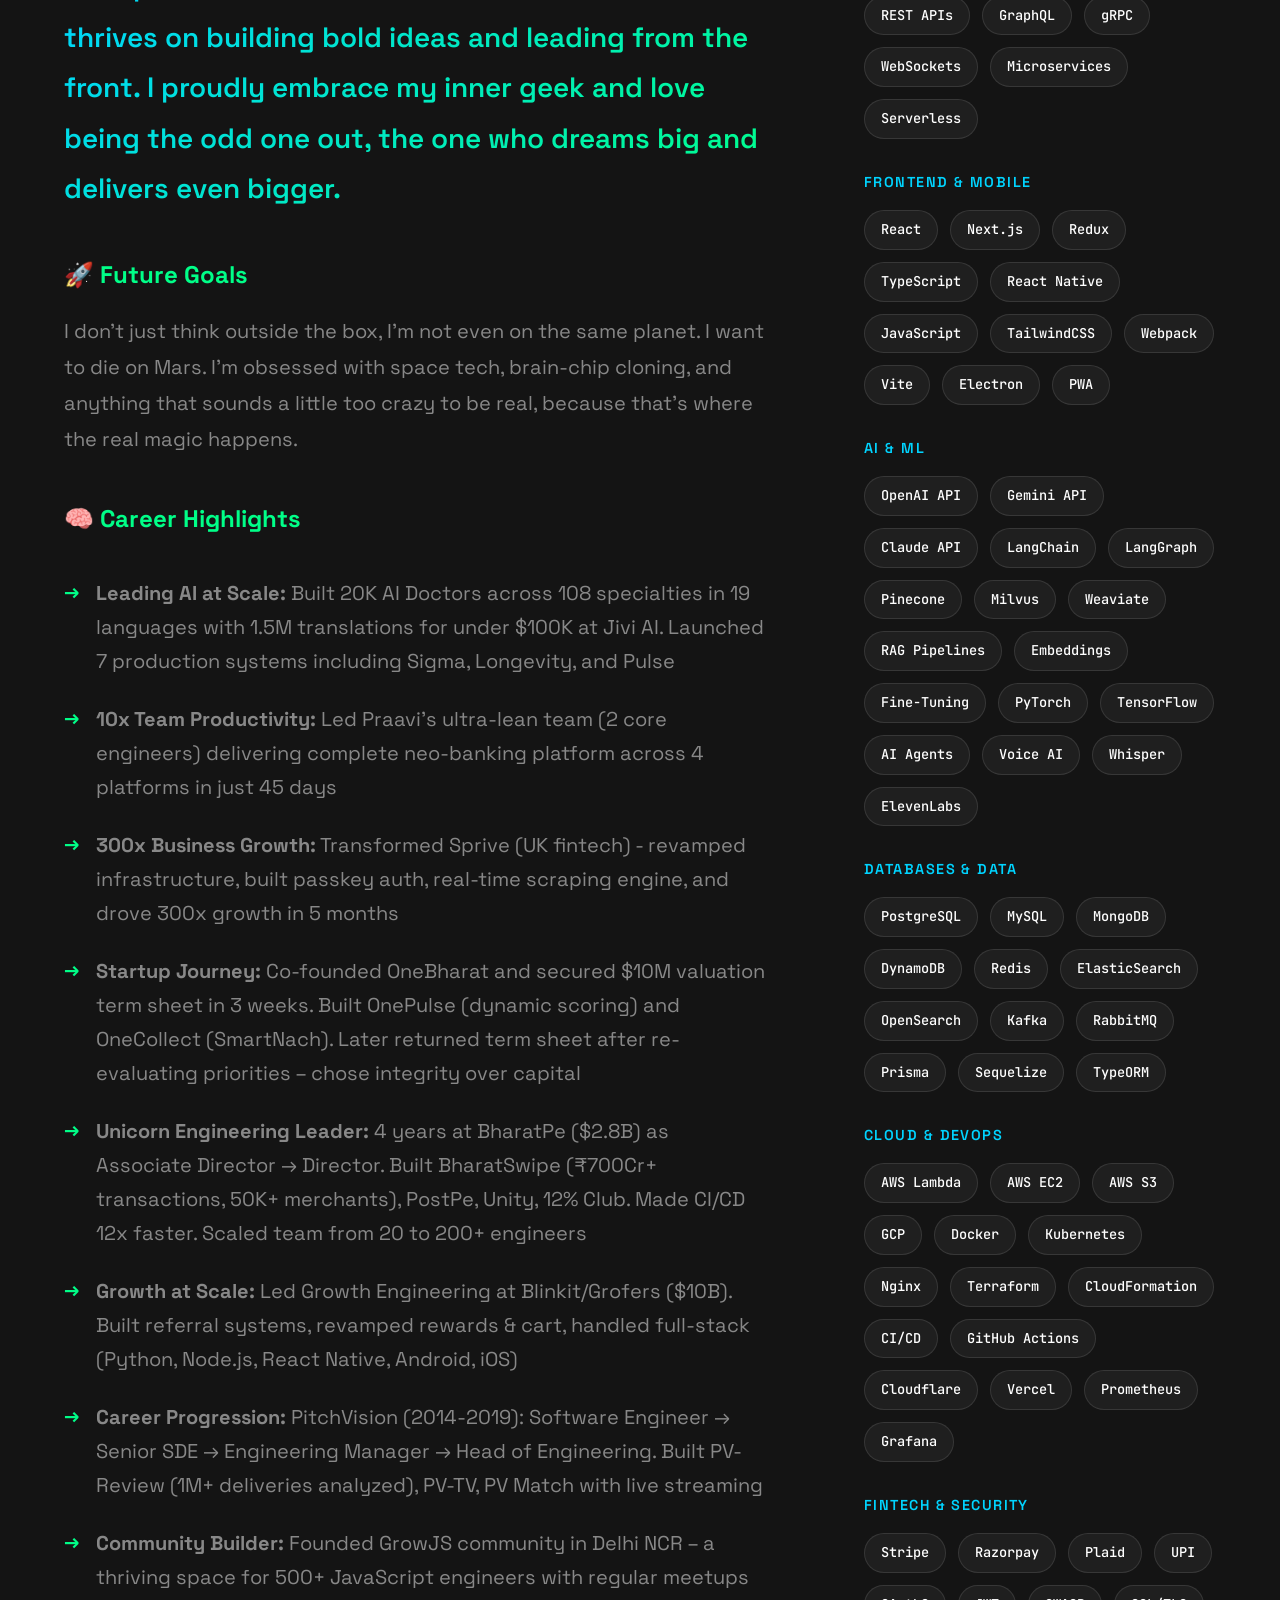
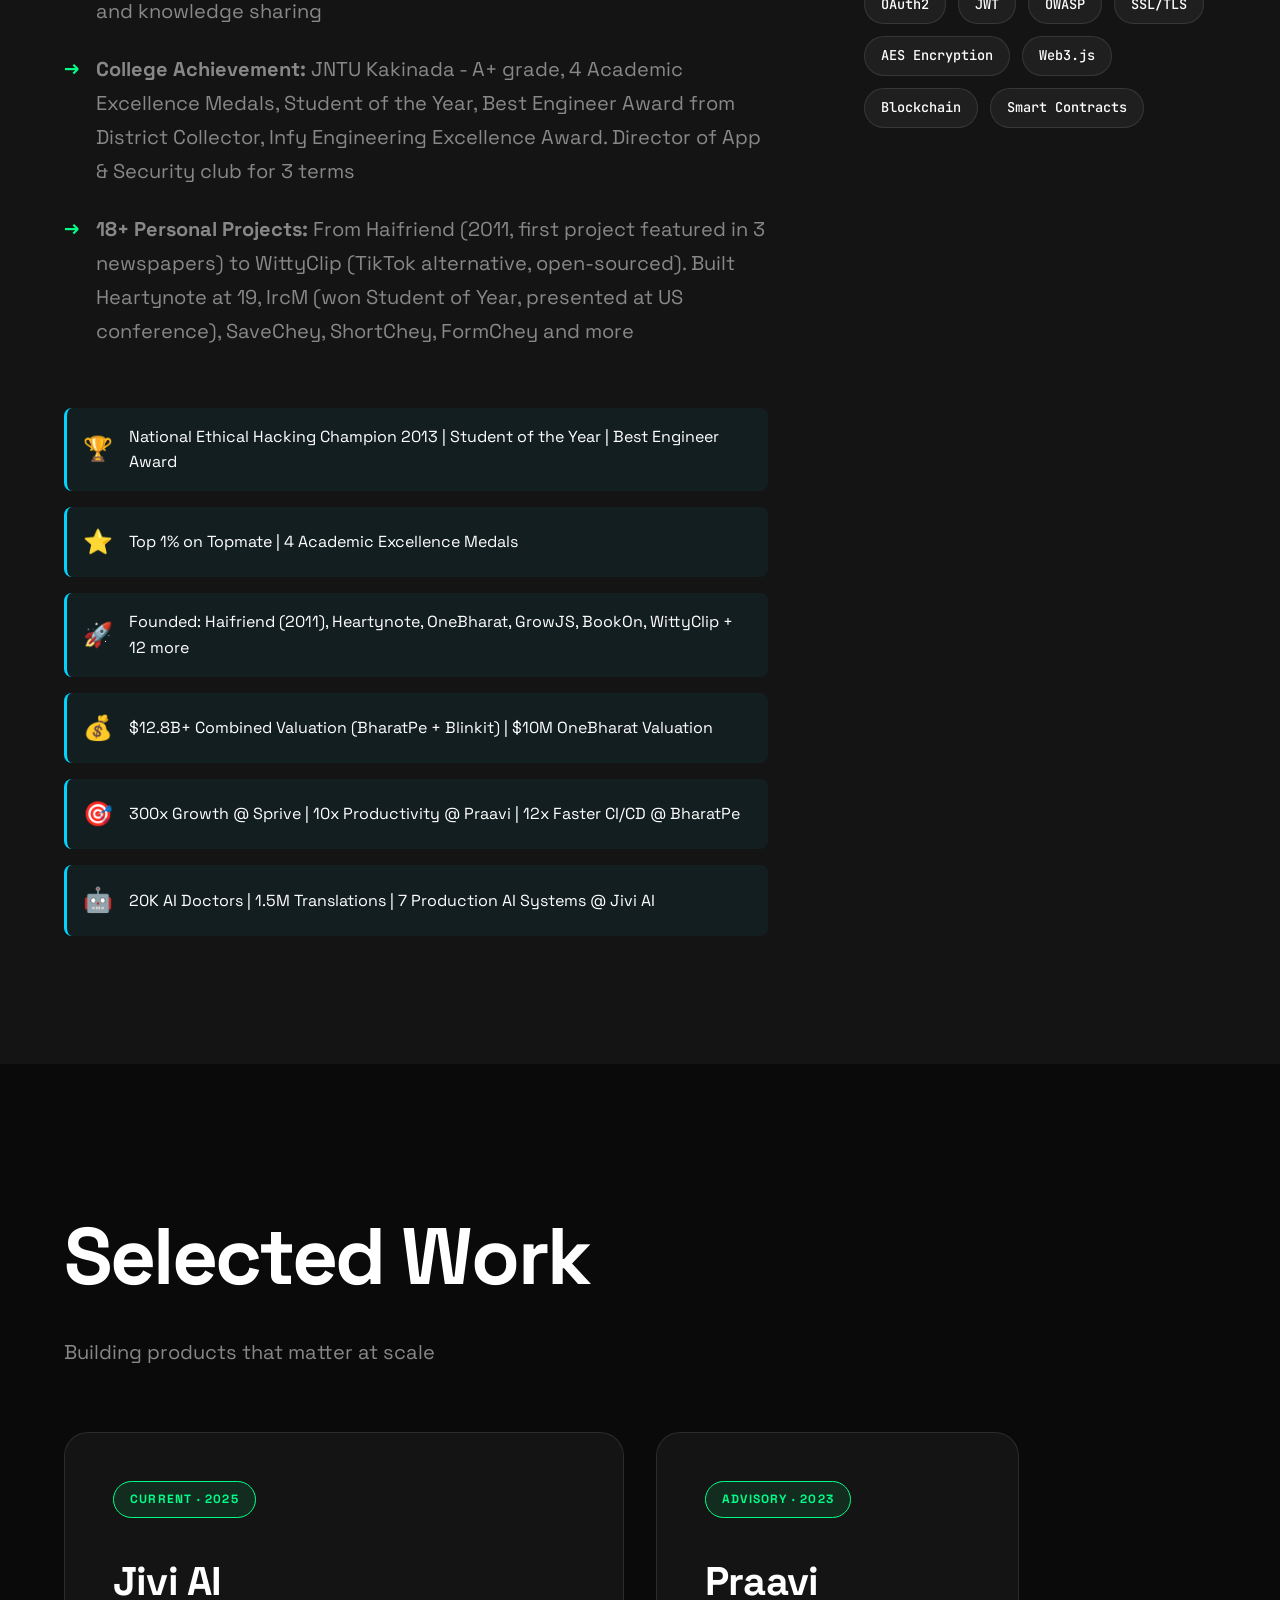
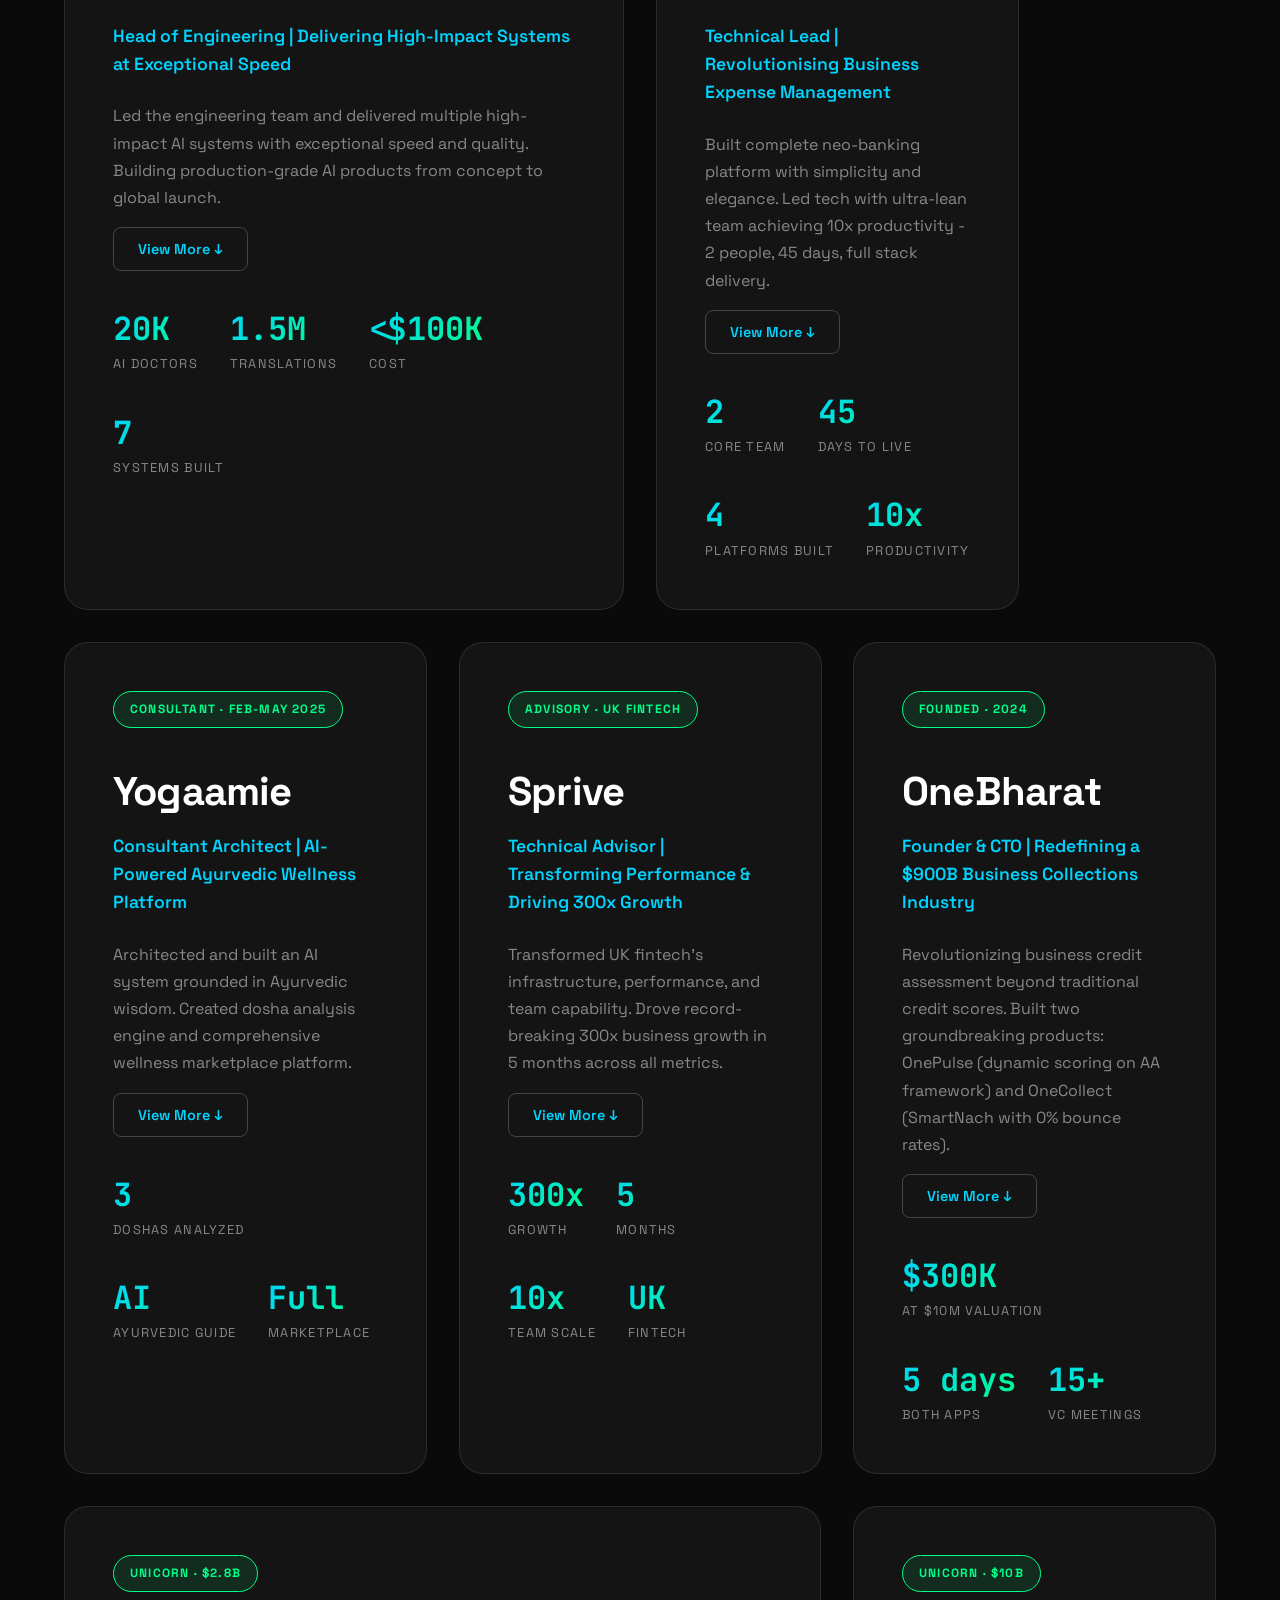
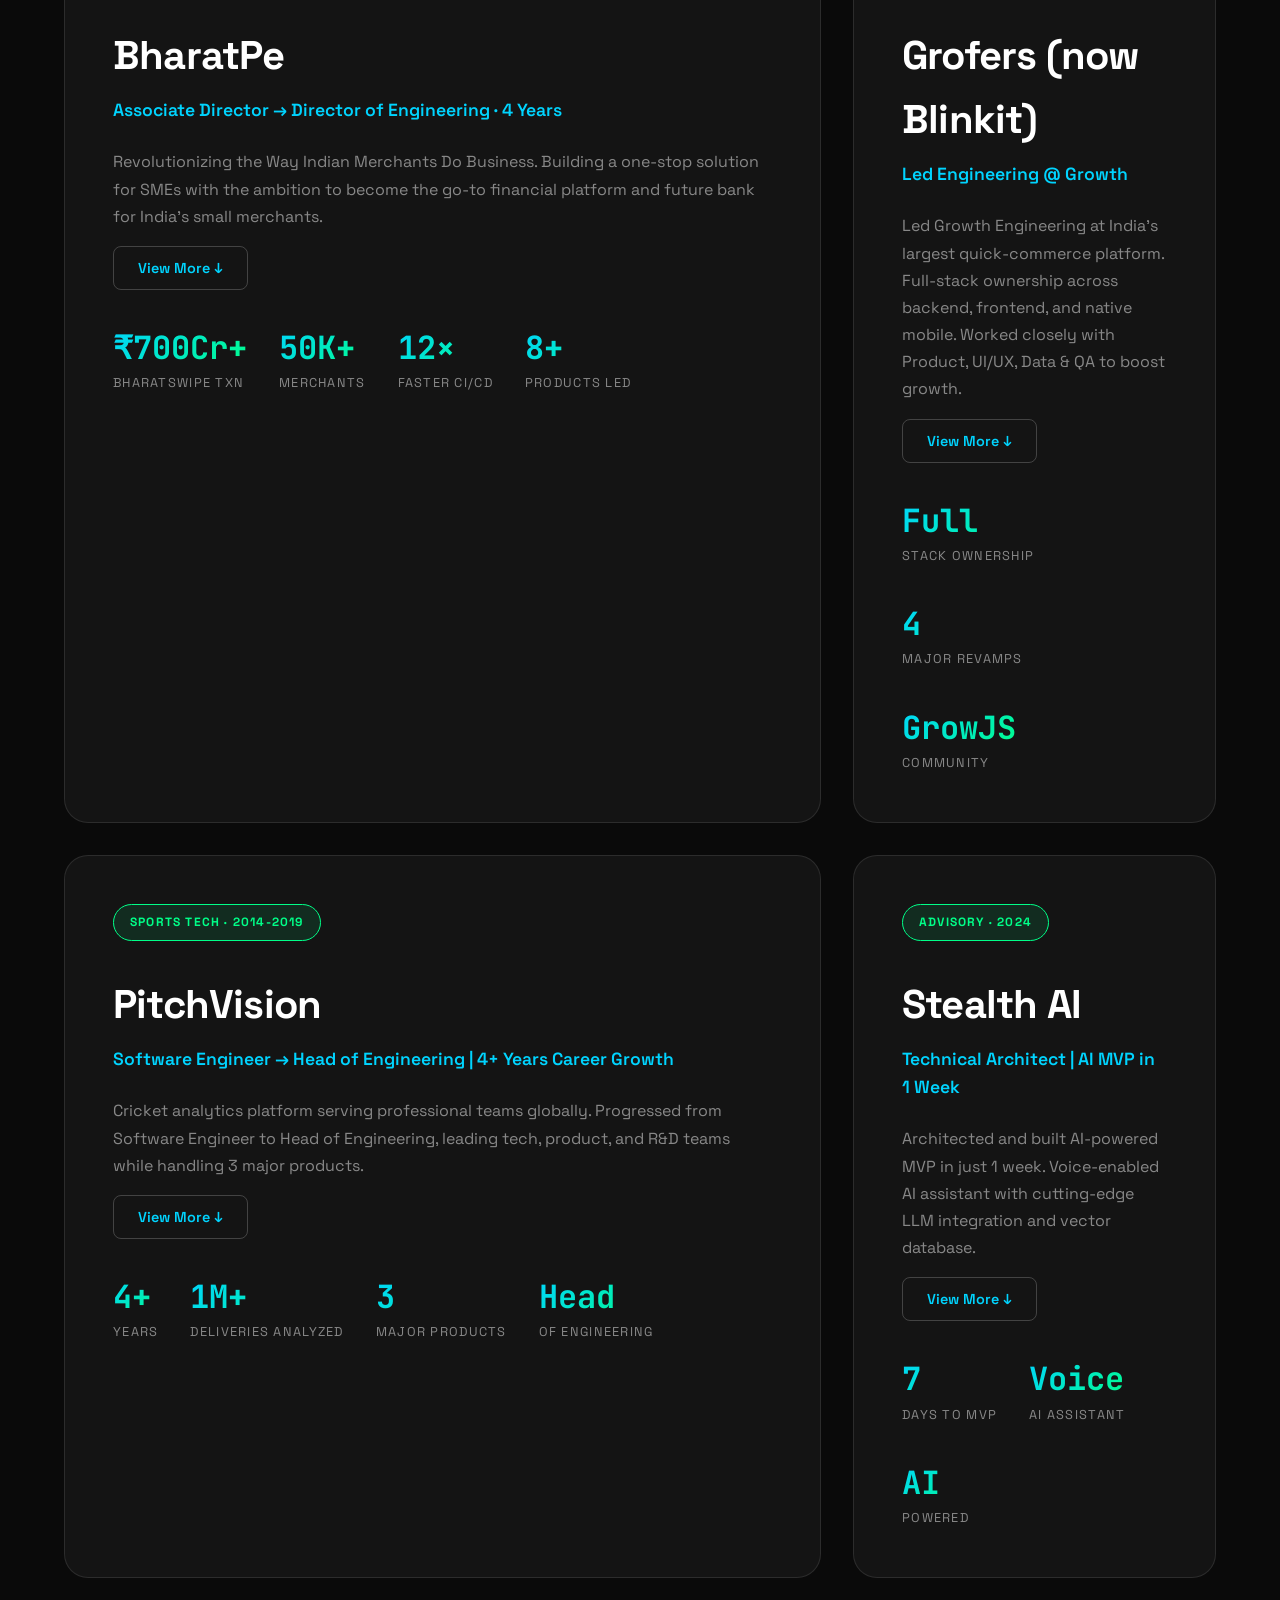
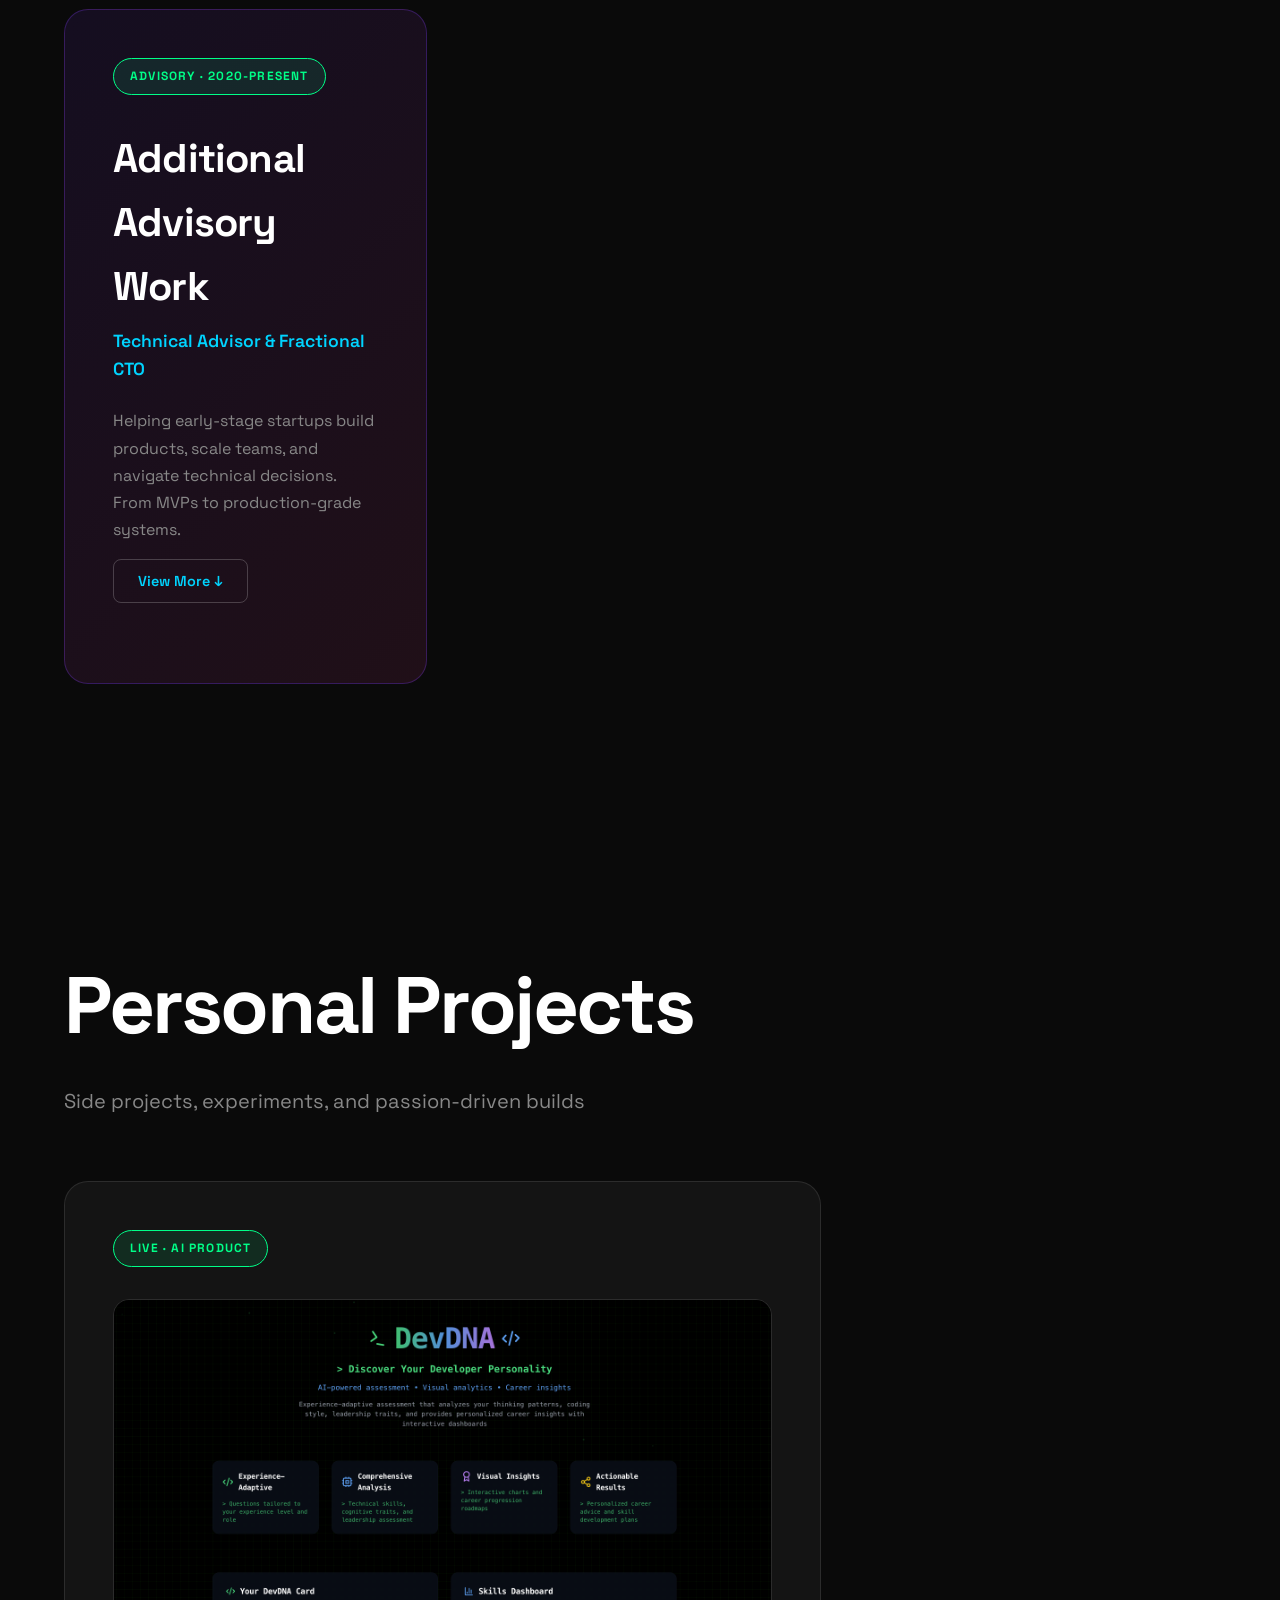
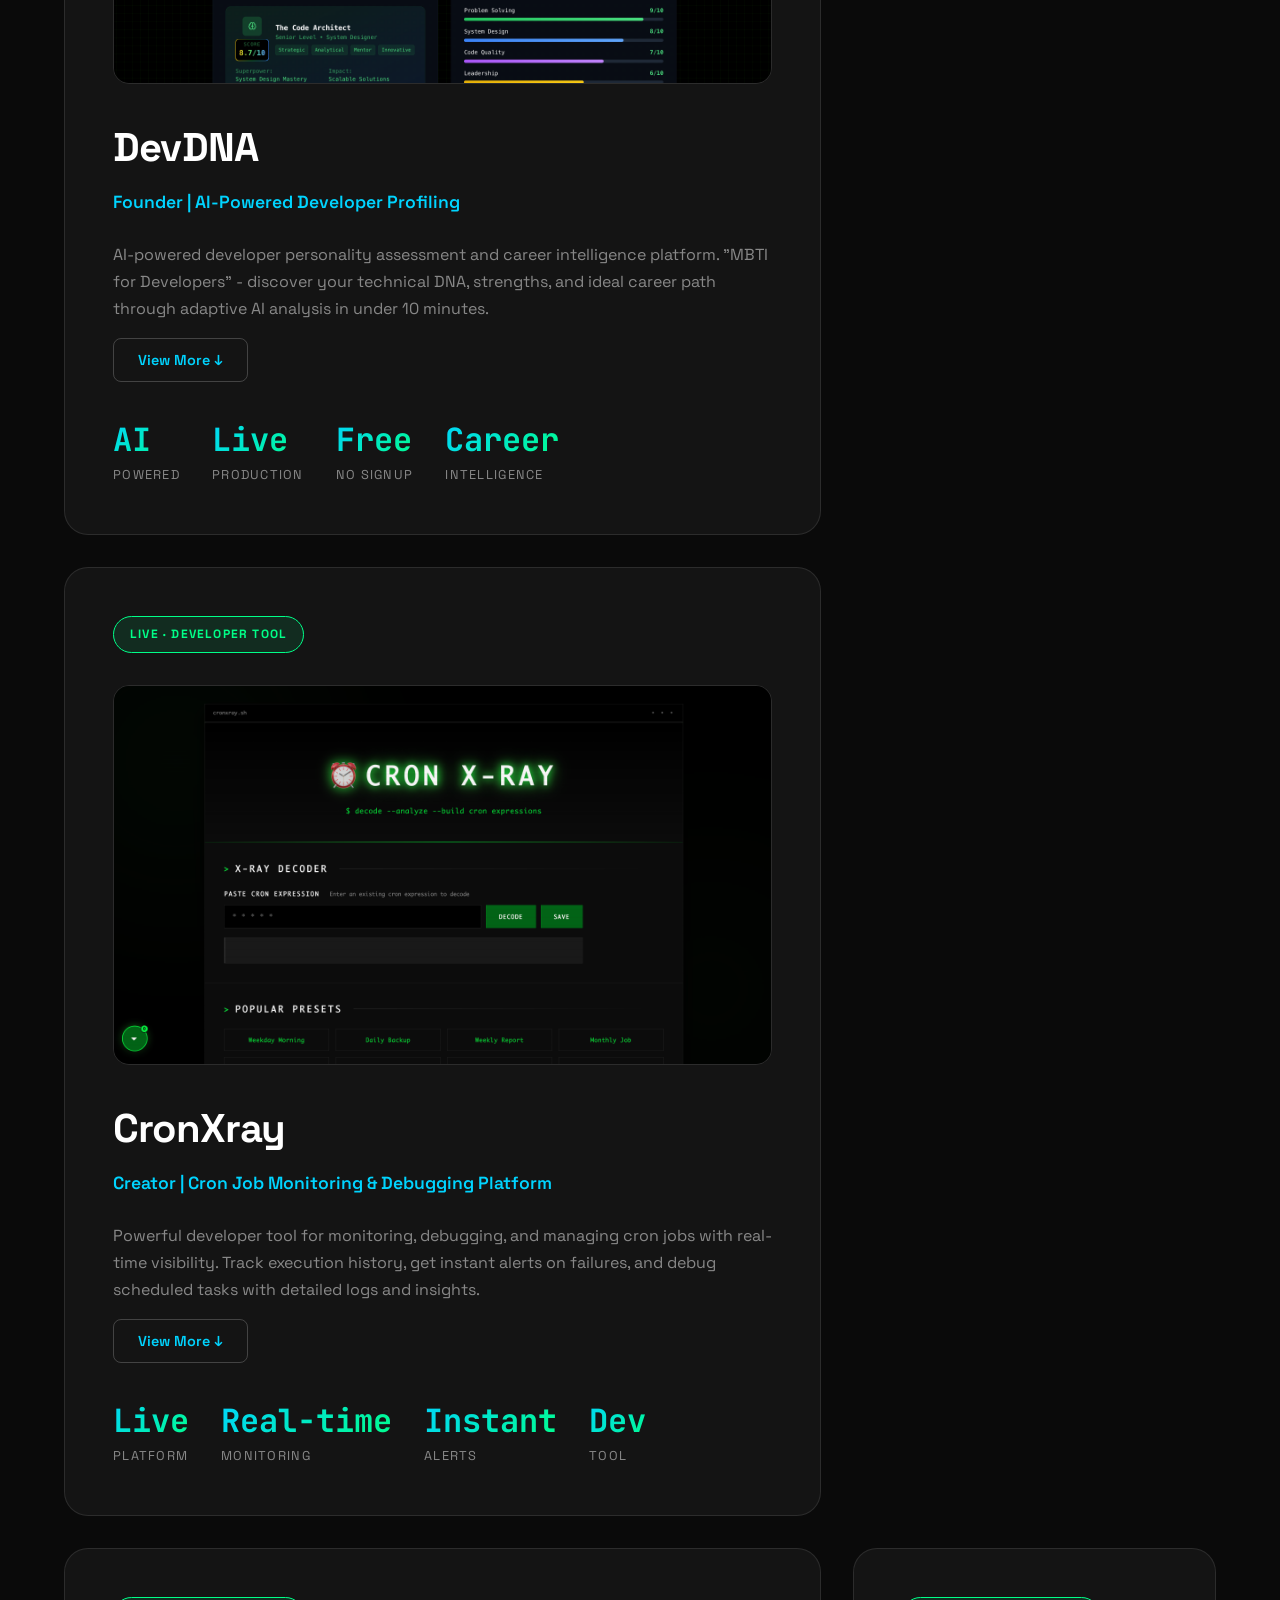
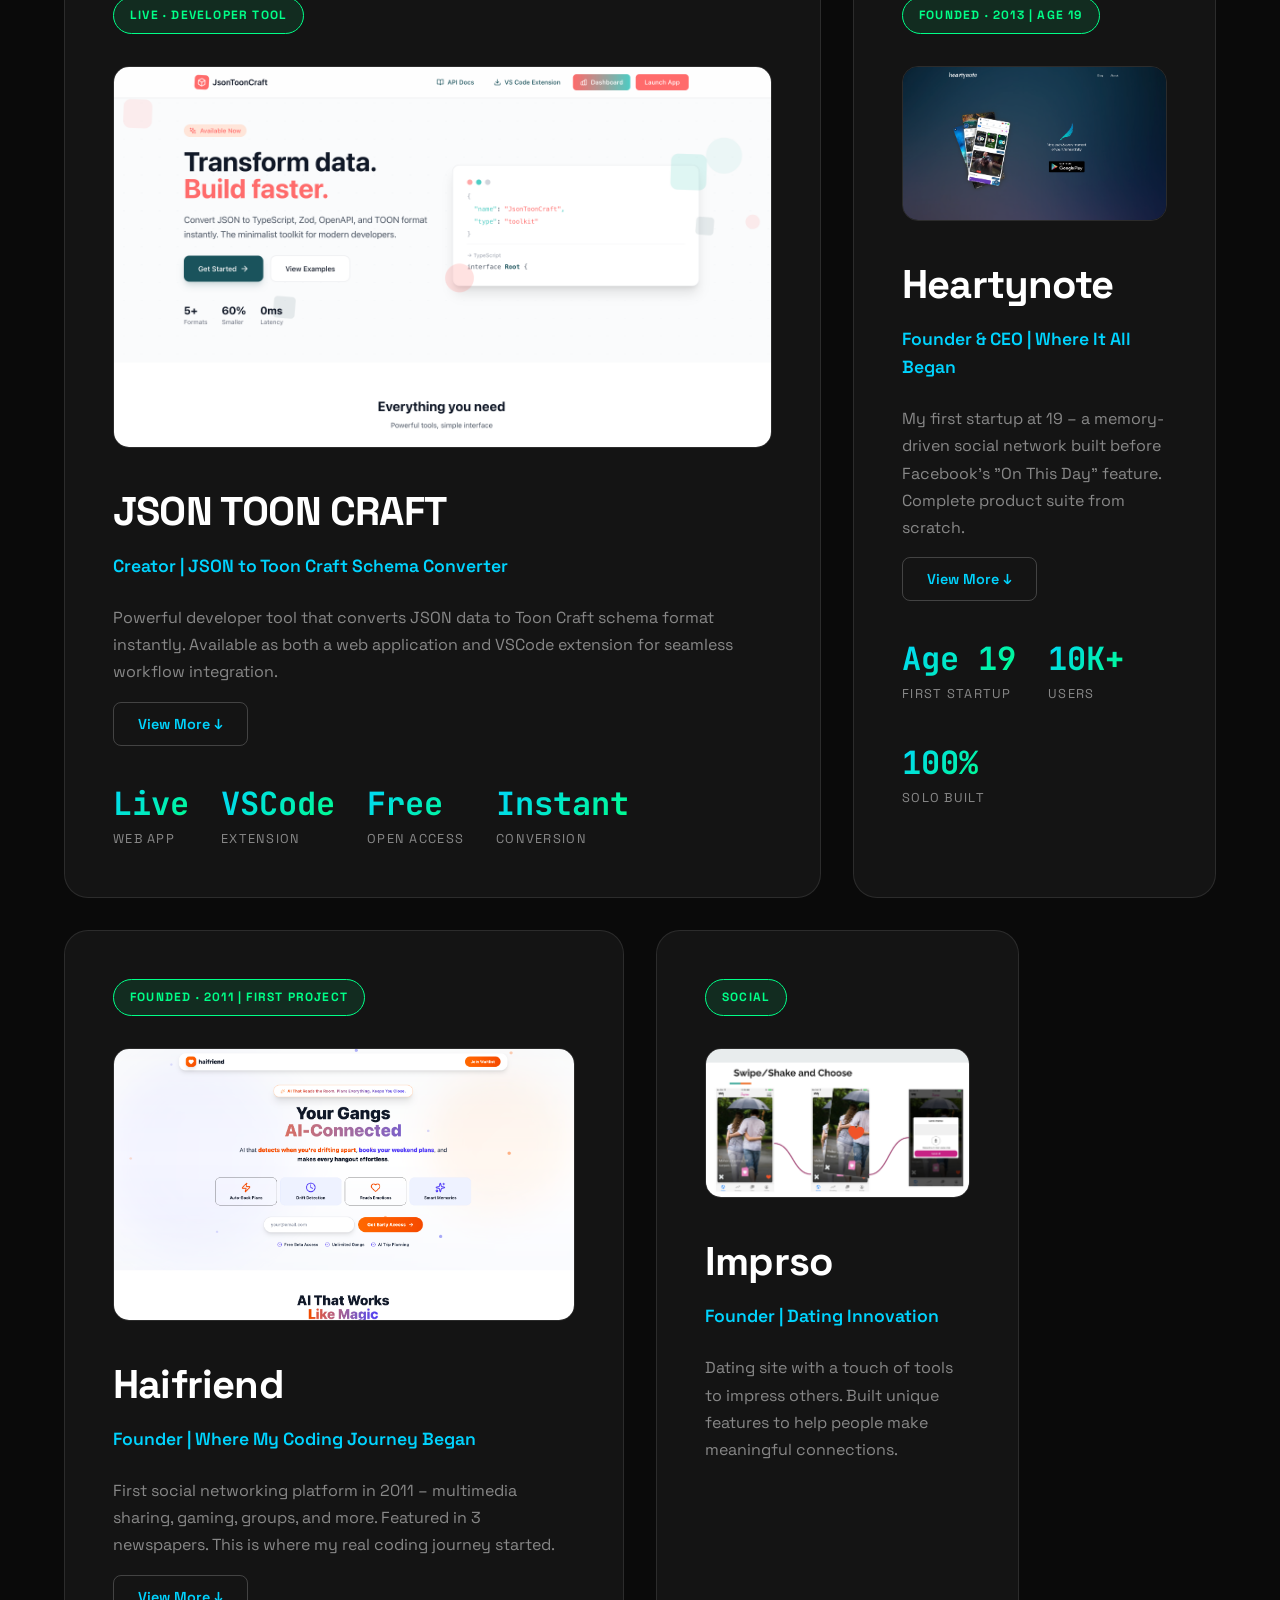
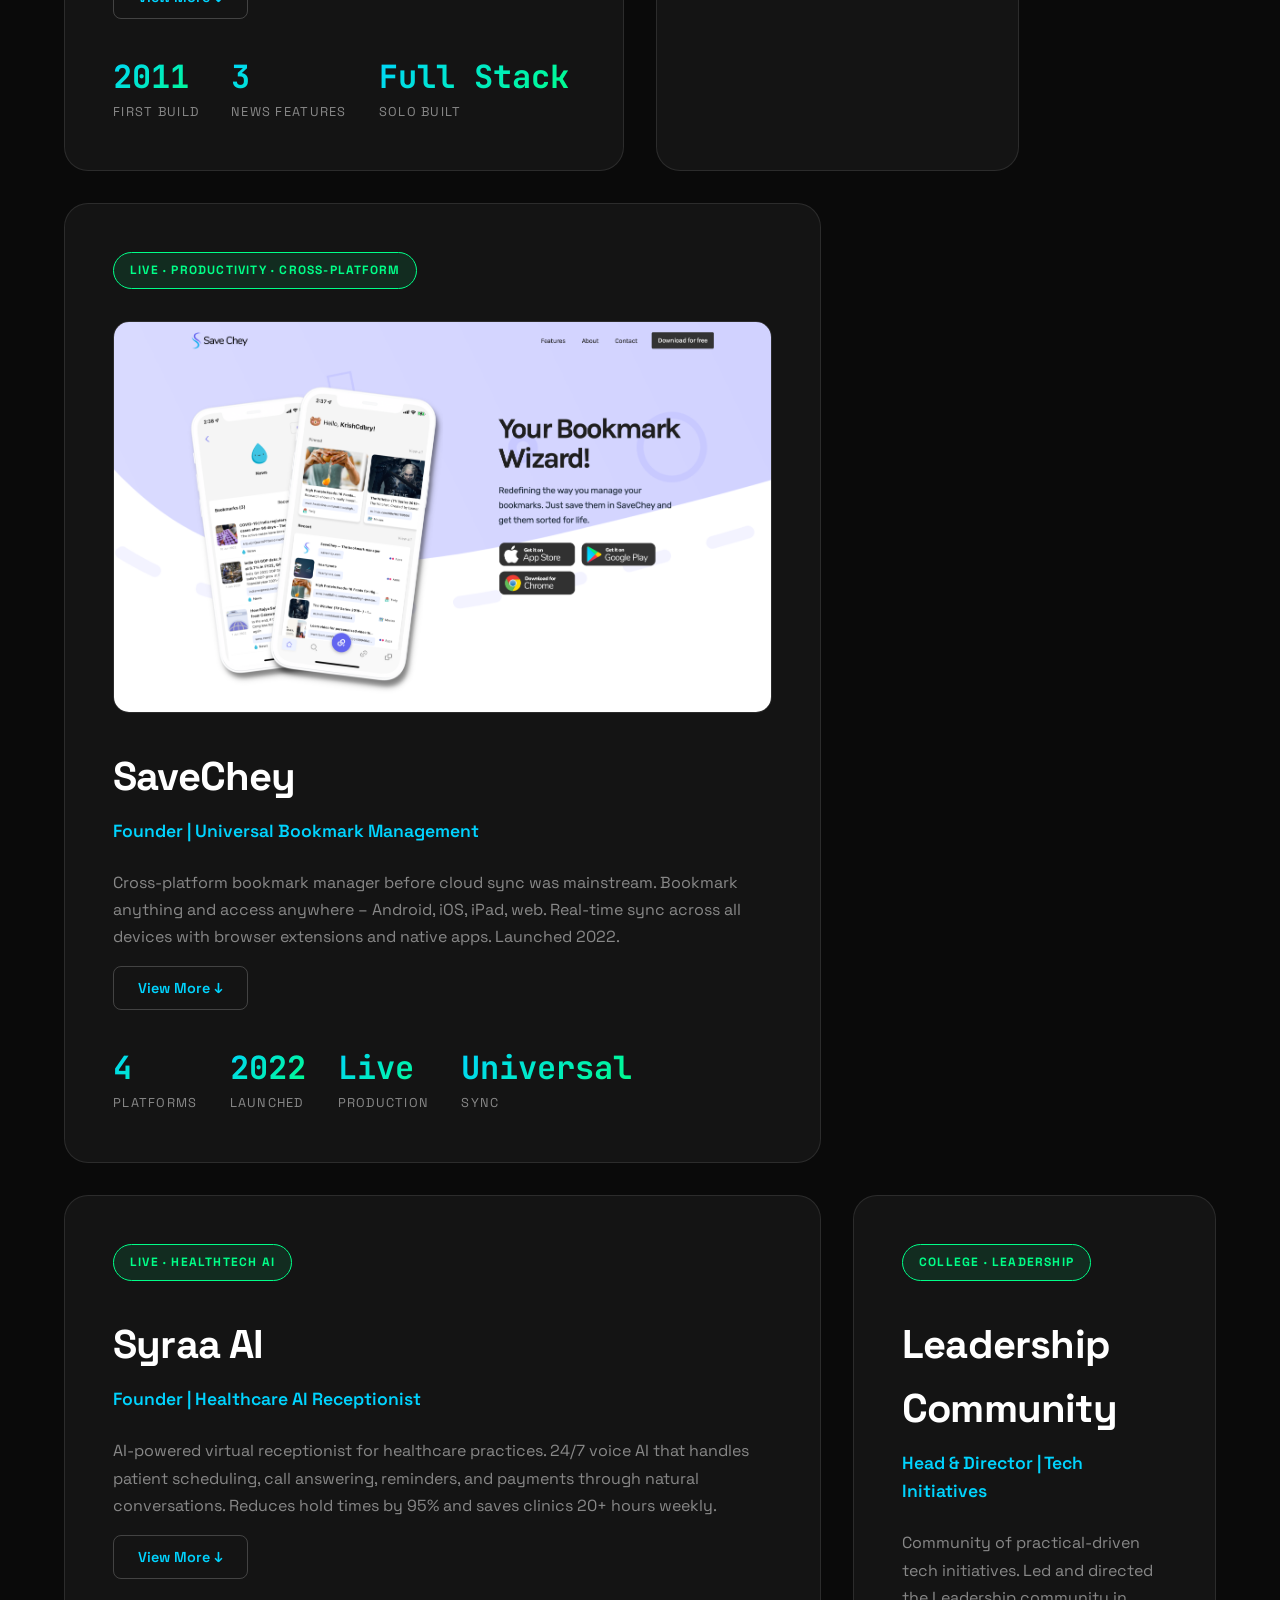
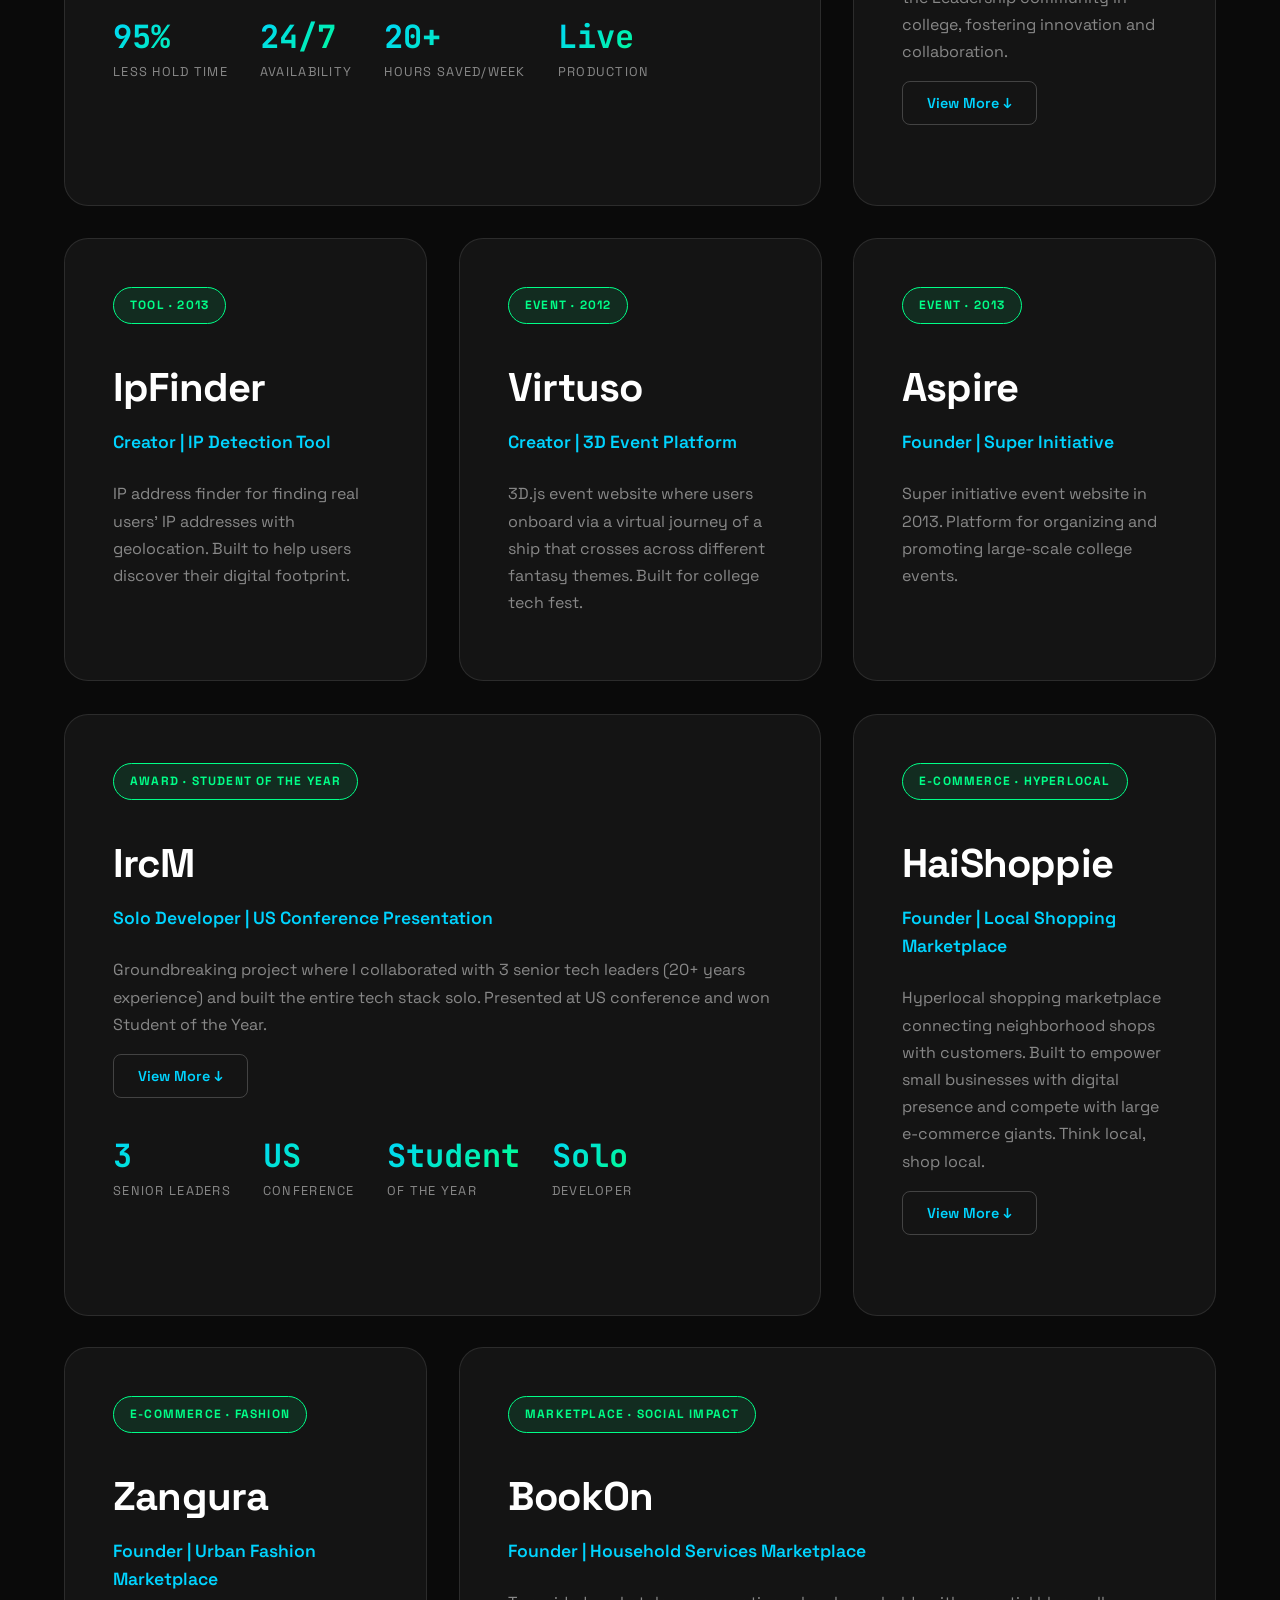
==== commit 573a8a6b: "feat: Add Imprso project image and reorganize projects by media presence - Added imprso.png image to" ====
--- a/index.html
+++ b/index.html
@@ -972,73 +972,6 @@
                     </div>
                 </div>
             </article>
-
-            <!-- Syraa AI -->
-            <article class="work-card work-card-wide" data-color="#10b981">
-                <div class="card-content">
-                    <div class="card-tag">Live · HealthTech AI</div>
-                    <h3>Syraa AI</h3>
-                    <p class="card-role">Founder | Healthcare AI Receptionist</p>
-                    <p class="card-desc">AI-powered virtual receptionist for healthcare practices. 24/7 voice AI that handles patient scheduling, call answering, reminders, and payments through natural conversations. Reduces hold times by 95% and saves clinics 20+ hours weekly.</p>
-
-                    <button class="view-more-btn">View More ↓</button>
-
-                    <div class="card-story">
-                        <p><strong>The Problem:</strong> Healthcare practices lose patients due to hold times, missed calls, and scheduling friction. Front desk staff are overwhelmed with routine calls while patients wait endlessly or abandon bookings. Clinics need 24/7 availability but can't afford round-the-clock staffing.</p>
-
-                        <p><strong>The Solution:</strong> Built Syraa AI as an intelligent voice assistant that answers calls instantly, understands natural language, and handles complete appointment workflows. Patients call the practice's regular number and AI seamlessly manages their needs - booking, rescheduling, reminders, and payments.</p>
-
-                        <p><strong>Core Capabilities:</strong></p>
-                        <ul class="story-list">
-                            <li><strong>Instant Call Answering</strong> – Zero hold times, 24/7 availability, never misses a call. AI responds immediately with natural conversation</li>
-                            <li><strong>Intelligent Scheduling</strong> – Understands natural language ("Can I see Dr. Arora next Tuesday morning?"), manages complex availability rules, handles multi-doctor and multi-location scheduling</li>
-                            <li><strong>Smart Reminders</strong> – Personalized appointment reminders with contextual info, allows rescheduling directly via voice conversation</li>
-                            <li><strong>Payment Processing</strong> – Securely collects co-pays and outstanding balances over voice, integrated with existing billing systems</li>
-                            <li><strong>AI Dashboard</strong> – Real-time management console for staff with live call tracking, appointment confirmations, call transcripts/recordings, and comprehensive analytics</li>
-                        </ul>
-
-                        <p><strong>Measurable Impact:</strong></p>
-                        <ul class="story-list">
-                            <li>95% reduction in hold times</li>
-                            <li>35% fewer missed appointments</li>
-                            <li>20+ staff hours saved weekly</li>
-                            <li>24/7 appointment scheduling availability</li>
-                        </ul>
-
-                        <p><strong>Dashboard Features:</strong> Provider management with custom schedules, live appointment tracking (confirmed, pending, new patients), detailed analytics on call volumes and conversion rates, call monitoring with recordings and transcripts for quality assurance.</p>
-
-                        <p><strong>Interactive Demo:</strong> Website features live AI scheduling simulation showing how Syraa greets patients, books appointments, handles rescheduling, and ends calls naturally - demonstrating human-like receptionist capabilities.</p>
-
-                        <p><strong>Technical Innovation:</strong> Conversational AI trained specifically for healthcare workflows, voice recognition optimized for medical terminology, natural language processing for complex scheduling requests, secure HIPAA-compliant architecture, integration with existing practice management systems.</p>
-
-                        <p><strong>Target Users:</strong> Clinics and hospitals automating front desk, solo practitioners needing 24/7 scheduling assistant, healthcare groups with centralized multi-provider scheduling needs.</p>
-
-                        <p><strong>Location:</strong> Bangalore, India</p>
-                        <p><strong>Contact:</strong> info@syraa.ai | +91 9810800850</p>
-                        <p><strong>Live Platform:</strong> <a href="https://syraaai-2zbs.vercel.app/" target="_blank" style="color: #10b981; text-decoration: underline;">syraaai-2zbs.vercel.app</a></p>
-                    </div>
-
-                    <div class="card-metrics">
-                        <div class="metric">
-                            <span class="metric-value">95%</span>
-                            <span class="metric-label">Less Hold Time</span>
-                        </div>
-                        <div class="metric">
-                            <span class="metric-value">24/7</span>
-                            <span class="metric-label">Availability</span>
-                        </div>
-                        <div class="metric">
-                            <span class="metric-value">20+</span>
-                            <span class="metric-label">Hours Saved/Week</span>
-                        </div>
-                        <div class="metric">
-                            <span class="metric-value">Live</span>
-                            <span class="metric-label">Production</span>
-                        </div>
-                    </div>
-                </div>
-            </article>
-
             <!-- CronXray -->
             <article class="work-card work-card-wide" data-color="#06b6d4">
                 <div class="card-content">
@@ -1096,7 +1029,6 @@
                     </div>
                 </div>
             </article>
-
             <!-- JSON TOON CRAFT -->
             <article class="work-card work-card-wide" data-color="#ec4899">
                 <div class="card-content">
@@ -1163,7 +1095,6 @@
                     </div>
                 </div>
             </article>
-
             <!-- Heartynote -->
             <article class="work-card" data-color="#f59e0b">
                 <div class="card-content">
@@ -1206,7 +1137,6 @@
                     </div>
                 </div>
             </article>
-
             <!-- Haifriend -->
             <article class="work-card work-card-large" data-color="#00d4ff">
                 <div class="card-content">
@@ -1252,7 +1182,134 @@
                     </div>
                 </div>
             </article>
-
+            <!-- Imprso -->
+            <article class="work-card" data-color="#ec4899">
+                <div class="card-content">
+                    <div class="card-tag">Social</div>
+                    <div class="card-image">
+                        <img src="static-stuff/images/imprso.png" alt="Imprso - Dating Innovation Platform">
+                    </div>
+                    <h3>Imprso</h3>
+                    <p class="card-role">Founder | Dating Innovation</p>
+                    <p class="card-desc">Dating site with a touch of tools to impress others. Built unique features to help people make meaningful connections.</p>
+                </div>
+            </article>
+            <!-- SaveChey -->
+            <article class="work-card work-card-wide" data-color="#7c3aed">
+                <div class="card-content">
+                    <div class="card-tag">Live · Productivity · Cross-Platform</div>
+                    <div class="card-image">
+                        <img src="static-stuff/images/savechey.png" alt="SaveChey - Universal Bookmark Management">
+                    </div>
+                    <h3>SaveChey</h3>
+                    <p class="card-role">Founder | Universal Bookmark Management</p>
+                    <p class="card-desc">Cross-platform bookmark manager before cloud sync was mainstream. Bookmark anything and access anywhere – Android, iOS, iPad, web. Real-time sync across all devices with browser extensions and native apps. Launched 2022.</p>
+
+                    <button class="view-more-btn">View More ↓</button>
+
+                    <div class="card-story">
+                        <p><strong>The Problem:</strong> Bookmarks were locked to specific browsers and devices. Chrome bookmarks stayed in Chrome, Firefox in Firefox, mobile bookmarks didn't sync with desktop. People had fragmented bookmark collections scattered across devices with no unified way to access them.</p>
+                        <p><strong>The Vision:</strong> Built SaveChey to make bookmarks truly universal – independent of browsers, operating systems, or devices. One bookmark collection accessible everywhere, always in sync.</p>
+                        <p><strong>Platforms Built:</strong></p>
+                        <ul class="story-list">
+                            <li><strong>Web Platform</strong> – Full-featured web app with bookmark organization, tags, folders, and search (<a href="https://savechey.vercel.app/" target="_blank" style="color: #7c3aed; text-decoration: underline;">savechey.vercel.app</a>)</li>
+                            <li><strong>Android App</strong> – Native Android app with offline support and share integration (Google Play: com.savecheyx)</li>
+                            <li><strong>iOS App</strong> – Native iOS app with iCloud integration option (App Store ID: 1627981821)</li>
+                            <li><strong>iPad App</strong> – Optimized tablet experience for iPad users</li>
+                            <li><strong>Browser Extensions</strong> – One-click saving from any browser</li>
+                        </ul>
+                        <p><strong>Technical Challenges:</strong> Real-time synchronization across platforms, offline support with conflict resolution, efficient data syncing to minimize bandwidth, maintaining consistency across different device capabilities, handling browser extension APIs across Chrome/Firefox/Safari.</p>
+                        <p><strong>Key Features:</strong> Universal search across all bookmarks, smart tagging and categorization, folder organization, browser import/export, sharing bookmarks with others, bookmark collections, visual previews, dead link detection.</p>
+                        <p><strong>Ahead of Time:</strong> Built this before Pocket, before iCloud Tabs, before cross-browser sync was standard. Solved the bookmark fragmentation problem years before the big players caught up.</p>
+                        <p><strong>Production Status:</strong> Launched in 2022, actively maintained with live deployments across web, iOS, and Android platforms.</p>
+                        <p><strong>Contact:</strong> hello@savechey.com</p>
+                    </div>
+
+                    <div class="card-metrics">
+                        <div class="metric">
+                            <span class="metric-value">4</span>
+                            <span class="metric-label">Platforms</span>
+                        </div>
+                        <div class="metric">
+                            <span class="metric-value">2022</span>
+                            <span class="metric-label">Launched</span>
+                        </div>
+                        <div class="metric">
+                            <span class="metric-value">Live</span>
+                            <span class="metric-label">Production</span>
+                        </div>
+                        <div class="metric">
+                            <span class="metric-value">Universal</span>
+                            <span class="metric-label">Sync</span>
+                        </div>
+                    </div>
+                </div>
+            </article>
+            <!-- Syraa AI -->
+            <article class="work-card work-card-wide" data-color="#10b981">
+                <div class="card-content">
+                    <div class="card-tag">Live · HealthTech AI</div>
+                    <h3>Syraa AI</h3>
+                    <p class="card-role">Founder | Healthcare AI Receptionist</p>
+                    <p class="card-desc">AI-powered virtual receptionist for healthcare practices. 24/7 voice AI that handles patient scheduling, call answering, reminders, and payments through natural conversations. Reduces hold times by 95% and saves clinics 20+ hours weekly.</p>
+
+                    <button class="view-more-btn">View More ↓</button>
+
+                    <div class="card-story">
+                        <p><strong>The Problem:</strong> Healthcare practices lose patients due to hold times, missed calls, and scheduling friction. Front desk staff are overwhelmed with routine calls while patients wait endlessly or abandon bookings. Clinics need 24/7 availability but can't afford round-the-clock staffing.</p>
+
+                        <p><strong>The Solution:</strong> Built Syraa AI as an intelligent voice assistant that answers calls instantly, understands natural language, and handles complete appointment workflows. Patients call the practice's regular number and AI seamlessly manages their needs - booking, rescheduling, reminders, and payments.</p>
+
+                        <p><strong>Core Capabilities:</strong></p>
+                        <ul class="story-list">
+                            <li><strong>Instant Call Answering</strong> – Zero hold times, 24/7 availability, never misses a call. AI responds immediately with natural conversation</li>
+                            <li><strong>Intelligent Scheduling</strong> – Understands natural language ("Can I see Dr. Arora next Tuesday morning?"), manages complex availability rules, handles multi-doctor and multi-location scheduling</li>
+                            <li><strong>Smart Reminders</strong> – Personalized appointment reminders with contextual info, allows rescheduling directly via voice conversation</li>
+                            <li><strong>Payment Processing</strong> – Securely collects co-pays and outstanding balances over voice, integrated with existing billing systems</li>
+                            <li><strong>AI Dashboard</strong> – Real-time management console for staff with live call tracking, appointment confirmations, call transcripts/recordings, and comprehensive analytics</li>
+                        </ul>
+
+                        <p><strong>Measurable Impact:</strong></p>
+                        <ul class="story-list">
+                            <li>95% reduction in hold times</li>
+                            <li>35% fewer missed appointments</li>
+                            <li>20+ staff hours saved weekly</li>
+                            <li>24/7 appointment scheduling availability</li>
+                        </ul>
+
+                        <p><strong>Dashboard Features:</strong> Provider management with custom schedules, live appointment tracking (confirmed, pending, new patients), detailed analytics on call volumes and conversion rates, call monitoring with recordings and transcripts for quality assurance.</p>
+
+                        <p><strong>Interactive Demo:</strong> Website features live AI scheduling simulation showing how Syraa greets patients, books appointments, handles rescheduling, and ends calls naturally - demonstrating human-like receptionist capabilities.</p>
+
+                        <p><strong>Technical Innovation:</strong> Conversational AI trained specifically for healthcare workflows, voice recognition optimized for medical terminology, natural language processing for complex scheduling requests, secure HIPAA-compliant architecture, integration with existing practice management systems.</p>
+
+                        <p><strong>Target Users:</strong> Clinics and hospitals automating front desk, solo practitioners needing 24/7 scheduling assistant, healthcare groups with centralized multi-provider scheduling needs.</p>
+
+                        <p><strong>Location:</strong> Bangalore, India</p>
+                        <p><strong>Contact:</strong> info@syraa.ai | +91 9810800850</p>
+                        <p><strong>Live Platform:</strong> <a href="https://syraaai-2zbs.vercel.app/" target="_blank" style="color: #10b981; text-decoration: underline;">syraaai-2zbs.vercel.app</a></p>
+                    </div>
+
+                    <div class="card-metrics">
+                        <div class="metric">
+                            <span class="metric-value">95%</span>
+                            <span class="metric-label">Less Hold Time</span>
+                        </div>
+                        <div class="metric">
+                            <span class="metric-value">24/7</span>
+                            <span class="metric-label">Availability</span>
+                        </div>
+                        <div class="metric">
+                            <span class="metric-value">20+</span>
+                            <span class="metric-label">Hours Saved/Week</span>
+                        </div>
+                        <div class="metric">
+                            <span class="metric-value">Live</span>
+                            <span class="metric-label">Production</span>
+                        </div>
+                    </div>
+                </div>
+            </article>
             <!-- Leadership Community -->
             <article class="work-card" data-color="#7c3aed">
                 <div class="card-content">
@@ -1268,7 +1325,6 @@
                     </div>
                 </div>
             </article>
-
             <!-- IpFinder -->
             <article class="work-card" data-color="#0ea5e9">
                 <div class="card-content">
@@ -1278,7 +1334,6 @@
                     <p class="card-desc">IP address finder for finding real users' IP addresses with geolocation. Built to help users discover their digital footprint.</p>
                 </div>
             </article>
-
             <!-- Virtuso -->
             <article class="work-card" data-color="#8b5cf6">
                 <div class="card-content">
@@ -1288,7 +1343,6 @@
                     <p class="card-desc">3D.js event website where users onboard via a virtual journey of a ship that crosses across different fantasy themes. Built for college tech fest.</p>
                 </div>
             </article>
-
             <!-- Aspire -->
             <article class="work-card" data-color="#10b981">
                 <div class="card-content">
@@ -1298,7 +1352,6 @@
                     <p class="card-desc">Super initiative event website in 2013. Platform for organizing and promoting large-scale college events.</p>
                 </div>
             </article>
-
             <!-- IrcM -->
             <article class="work-card work-card-wide" data-color="#f59e0b">
                 <div class="card-content">
@@ -1337,7 +1390,6 @@
                     </div>
                 </div>
             </article>
-
             <!-- HaiShoppie -->
             <article class="work-card" data-color="#00d4ff">
                 <div class="card-content">
@@ -1355,7 +1407,6 @@
                     </div>
                 </div>
             </article>
-
             <!-- Zangura -->
             <article class="work-card" data-color="#7c3aed">
                 <div class="card-content">
@@ -1374,17 +1425,6 @@
                     </div>
                 </div>
             </article>
-
-            <!-- Imprso -->
-            <article class="work-card" data-color="#ec4899">
-                <div class="card-content">
-                    <div class="card-tag">Social</div>
-                    <h3>Imprso</h3>
-                    <p class="card-role">Founder | Dating Innovation</p>
-                    <p class="card-desc">Dating site with a touch of tools to impress others. Built unique features to help people make meaningful connections.</p>
-                </div>
-            </article>
-
             <!-- BookOn -->
             <article class="work-card work-card-wide" data-color="#10b981">
                 <div class="card-content">
@@ -1426,7 +1466,6 @@
                     </div>
                 </div>
             </article>
-
             <!-- Incredible -->
             <article class="work-card" data-color="#f59e0b">
                 <div class="card-content">
@@ -1436,7 +1475,6 @@
                     <p class="card-desc">Restaurant tool enabled with coupon system and community features. Built to drive customer engagement and loyalty.</p>
                 </div>
             </article>
-
             <!-- WittyClip -->
             <article class="work-card work-card-wide" data-color="#00d4ff">
                 <div class="card-content">
@@ -1466,59 +1504,6 @@
                     </div>
                 </div>
             </article>
-
-            <!-- SaveChey -->
-            <article class="work-card work-card-wide" data-color="#7c3aed">
-                <div class="card-content">
-                    <div class="card-tag">Live · Productivity · Cross-Platform</div>
-                    <div class="card-image">
-                        <img src="static-stuff/images/savechey.png" alt="SaveChey - Universal Bookmark Management">
-                    </div>
-                    <h3>SaveChey</h3>
-                    <p class="card-role">Founder | Universal Bookmark Management</p>
-                    <p class="card-desc">Cross-platform bookmark manager before cloud sync was mainstream. Bookmark anything and access anywhere – Android, iOS, iPad, web. Real-time sync across all devices with browser extensions and native apps. Launched 2022.</p>
-
-                    <button class="view-more-btn">View More ↓</button>
-
-                    <div class="card-story">
-                        <p><strong>The Problem:</strong> Bookmarks were locked to specific browsers and devices. Chrome bookmarks stayed in Chrome, Firefox in Firefox, mobile bookmarks didn't sync with desktop. People had fragmented bookmark collections scattered across devices with no unified way to access them.</p>
-                        <p><strong>The Vision:</strong> Built SaveChey to make bookmarks truly universal – independent of browsers, operating systems, or devices. One bookmark collection accessible everywhere, always in sync.</p>
-                        <p><strong>Platforms Built:</strong></p>
-                        <ul class="story-list">
-                            <li><strong>Web Platform</strong> – Full-featured web app with bookmark organization, tags, folders, and search (<a href="https://savechey.vercel.app/" target="_blank" style="color: #7c3aed; text-decoration: underline;">savechey.vercel.app</a>)</li>
-                            <li><strong>Android App</strong> – Native Android app with offline support and share integration (Google Play: com.savecheyx)</li>
-                            <li><strong>iOS App</strong> – Native iOS app with iCloud integration option (App Store ID: 1627981821)</li>
-                            <li><strong>iPad App</strong> – Optimized tablet experience for iPad users</li>
-                            <li><strong>Browser Extensions</strong> – One-click saving from any browser</li>
-                        </ul>
-                        <p><strong>Technical Challenges:</strong> Real-time synchronization across platforms, offline support with conflict resolution, efficient data syncing to minimize bandwidth, maintaining consistency across different device capabilities, handling browser extension APIs across Chrome/Firefox/Safari.</p>
-                        <p><strong>Key Features:</strong> Universal search across all bookmarks, smart tagging and categorization, folder organization, browser import/export, sharing bookmarks with others, bookmark collections, visual previews, dead link detection.</p>
-                        <p><strong>Ahead of Time:</strong> Built this before Pocket, before iCloud Tabs, before cross-browser sync was standard. Solved the bookmark fragmentation problem years before the big players caught up.</p>
-                        <p><strong>Production Status:</strong> Launched in 2022, actively maintained with live deployments across web, iOS, and Android platforms.</p>
-                        <p><strong>Contact:</strong> hello@savechey.com</p>
-                    </div>
-
-                    <div class="card-metrics">
-                        <div class="metric">
-                            <span class="metric-value">4</span>
-                            <span class="metric-label">Platforms</span>
-                        </div>
-                        <div class="metric">
-                            <span class="metric-value">2022</span>
-                            <span class="metric-label">Launched</span>
-                        </div>
-                        <div class="metric">
-                            <span class="metric-value">Live</span>
-                            <span class="metric-label">Production</span>
-                        </div>
-                        <div class="metric">
-                            <span class="metric-value">Universal</span>
-                            <span class="metric-label">Sync</span>
-                        </div>
-                    </div>
-                </div>
-            </article>
-
             <!-- ShortChey -->
             <article class="work-card work-card-wide" data-color="#ec4899">
                 <div class="card-content">
@@ -1565,7 +1550,6 @@
                     </div>
                 </div>
             </article>
-
             <!-- FormChey -->
             <article class="work-card work-card-wide" data-color="#10b981">
                 <div class="card-content">
@@ -1611,7 +1595,6 @@
                     </div>
                 </div>
             </article>
-
             <!-- TTAD -->
             <article class="work-card" data-color="#f59e0b">
                 <div class="card-content">
@@ -1621,7 +1604,6 @@
                     <p class="card-desc">Productivity tool to improve daily things & productivity. Built personal efficiency and habit tracking system.</p>
                 </div>
             </article>
-
             <!-- Q.me -->
             <article class="work-card" data-color="#00d4ff">
                 <div class="card-content">
@@ -1631,7 +1613,6 @@
                     <p class="card-desc">Anonymous community for Q&A. Built safe space for people to ask and answer questions without judgment.</p>
                 </div>
             </article>
-
             <!-- RecordChey -->
             <article class="work-card work-card-wide" data-color="#7c3aed">
                 <div class="card-content">
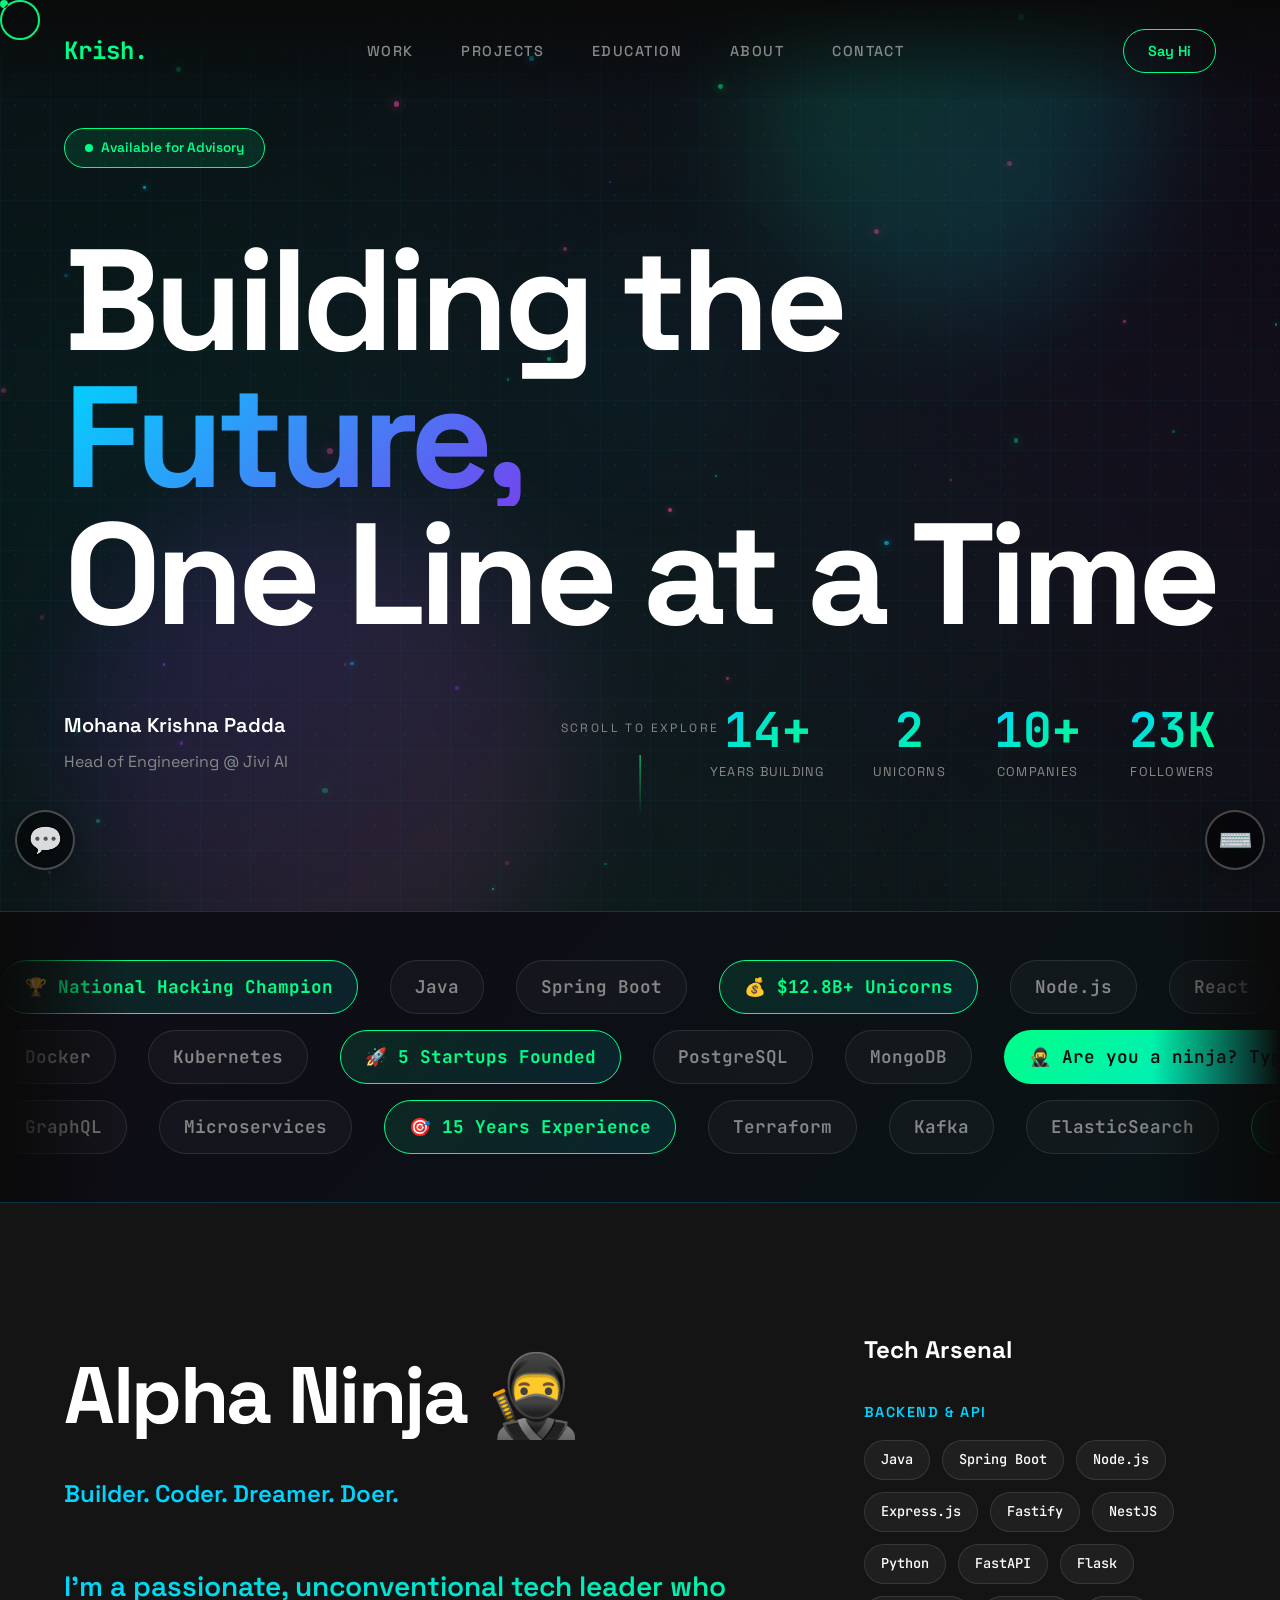
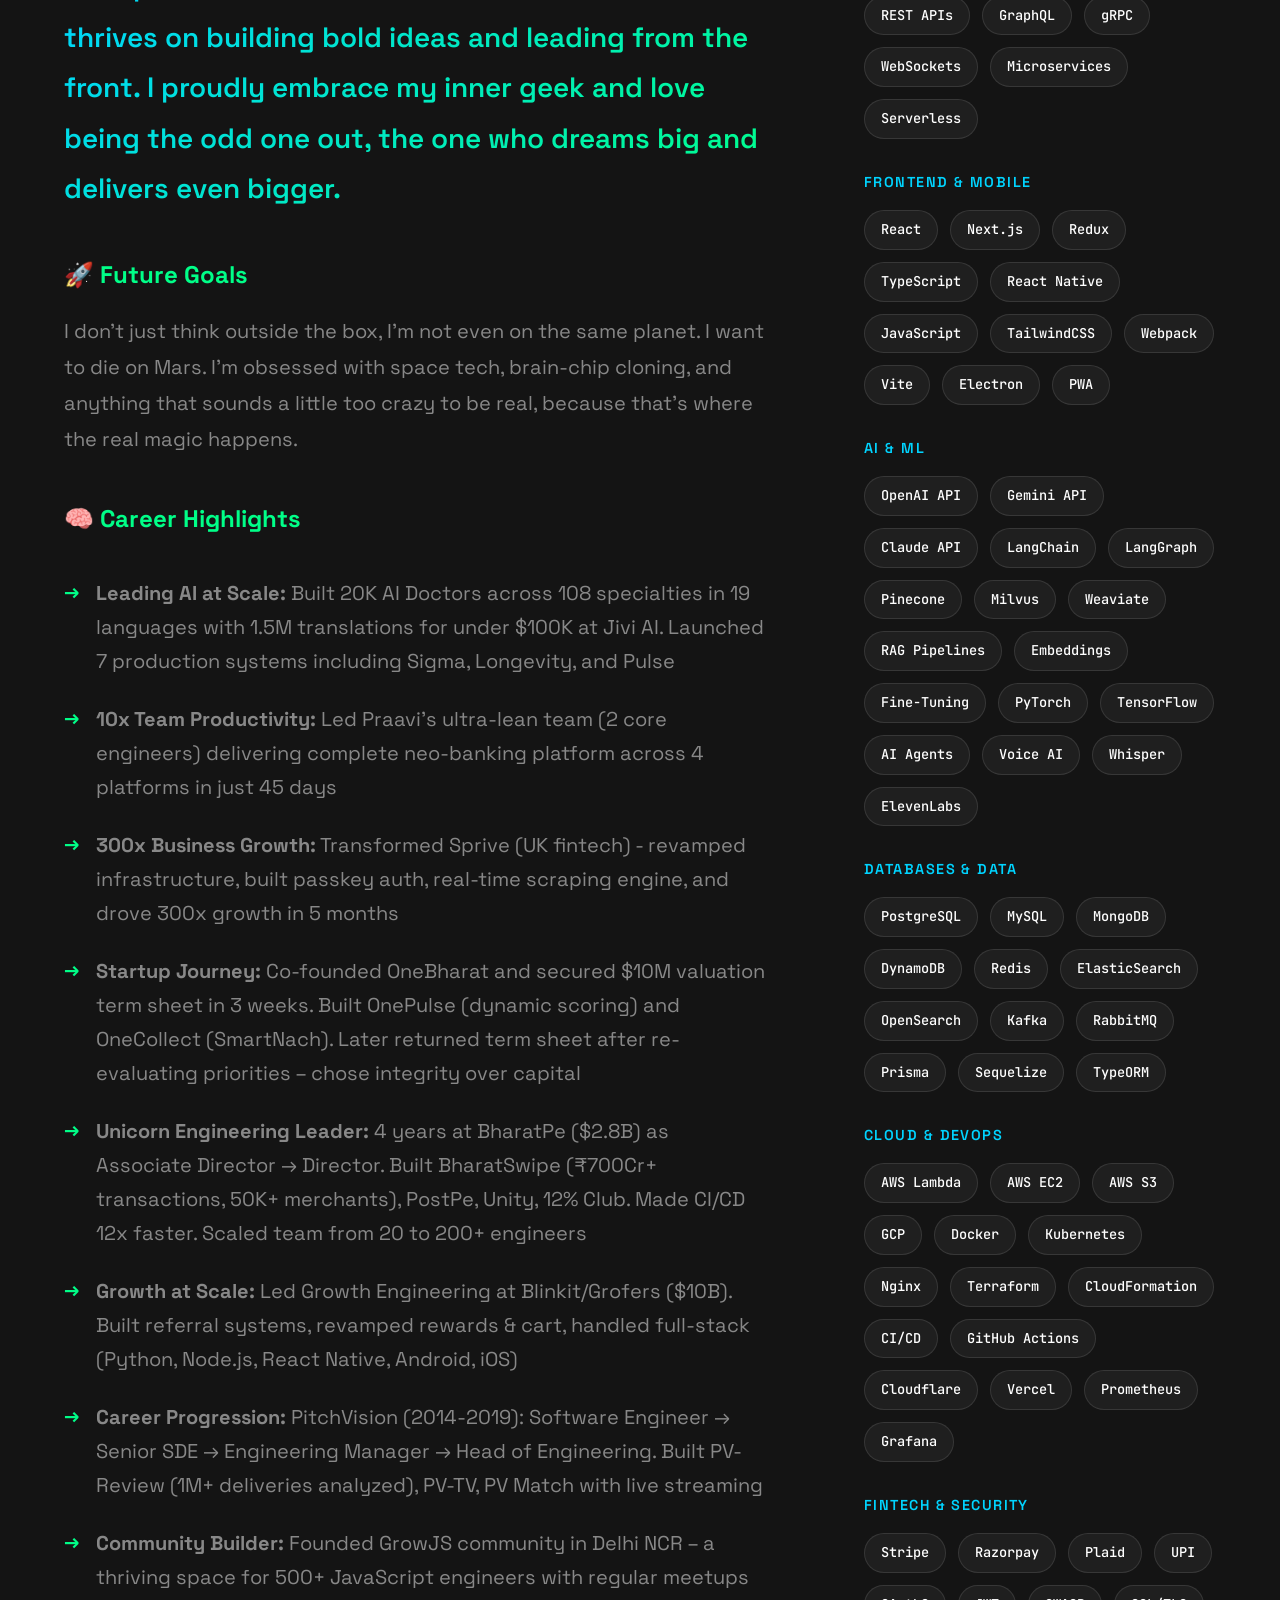
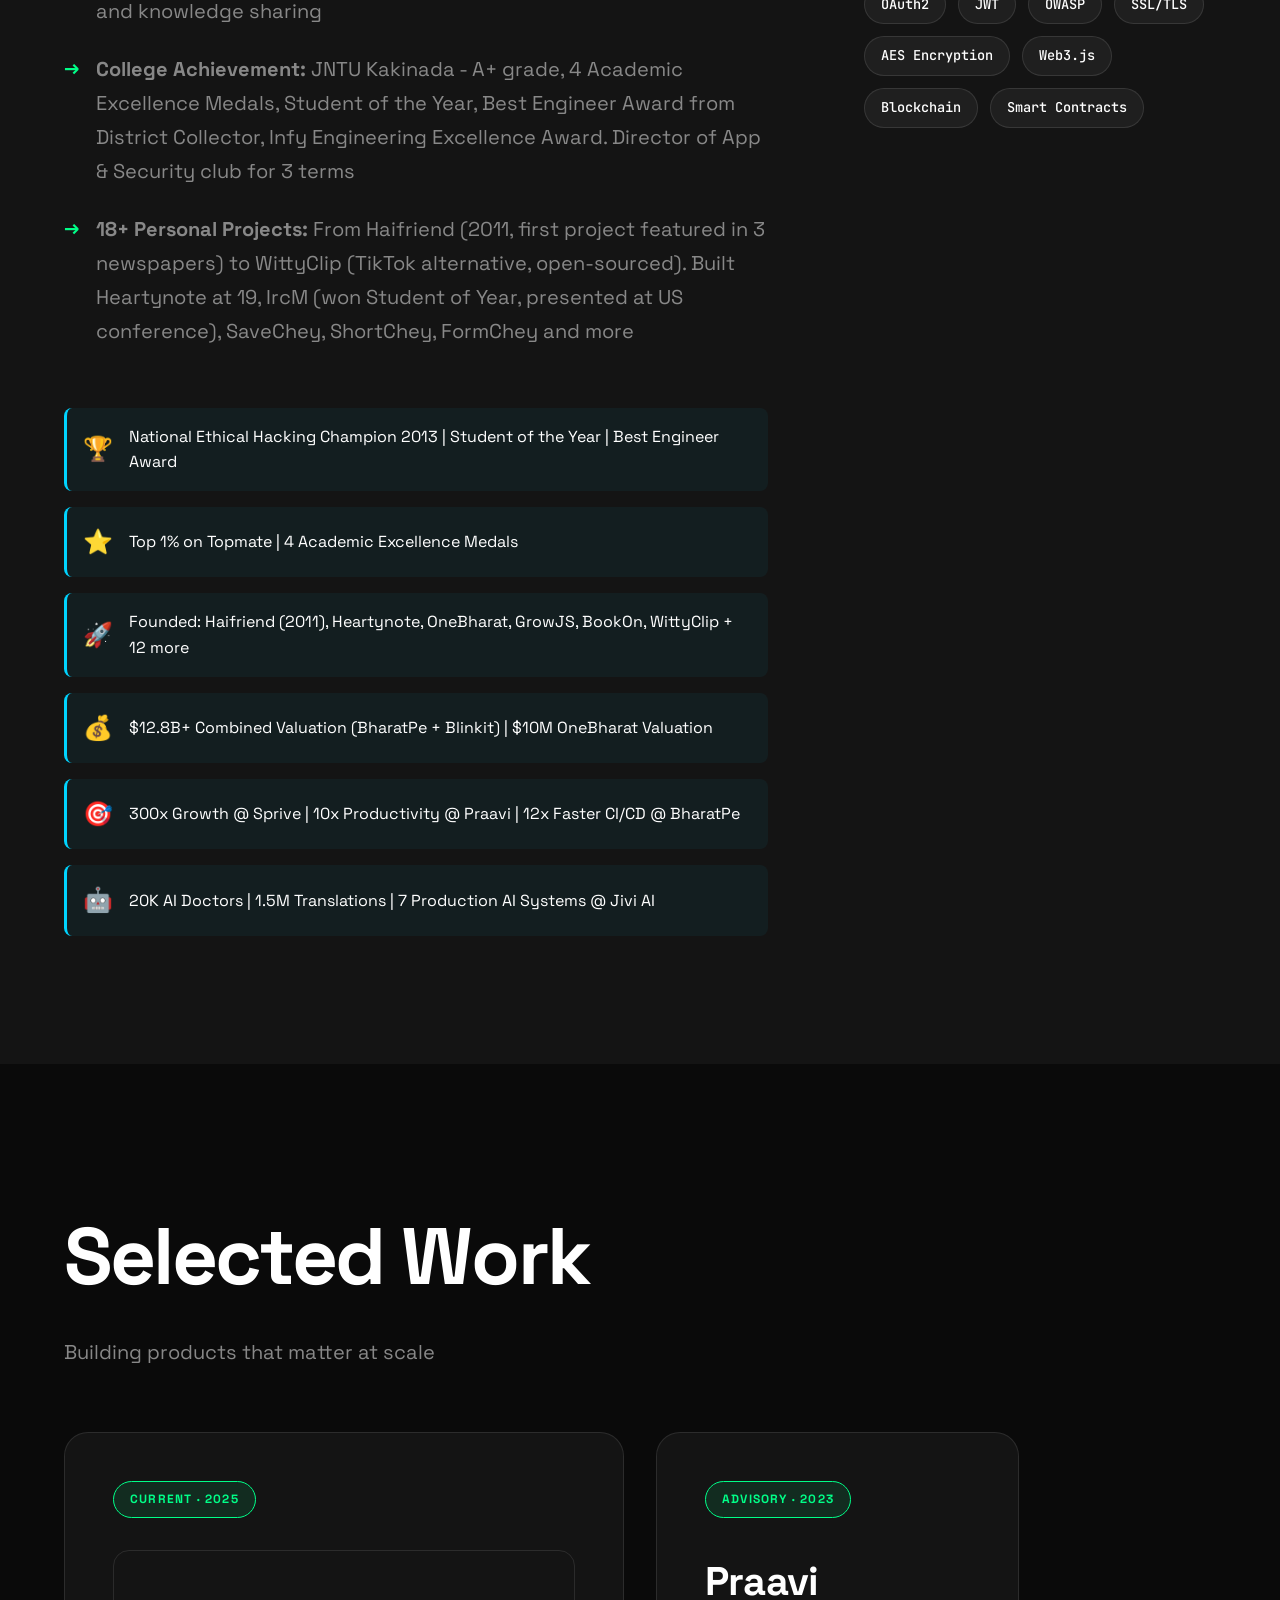
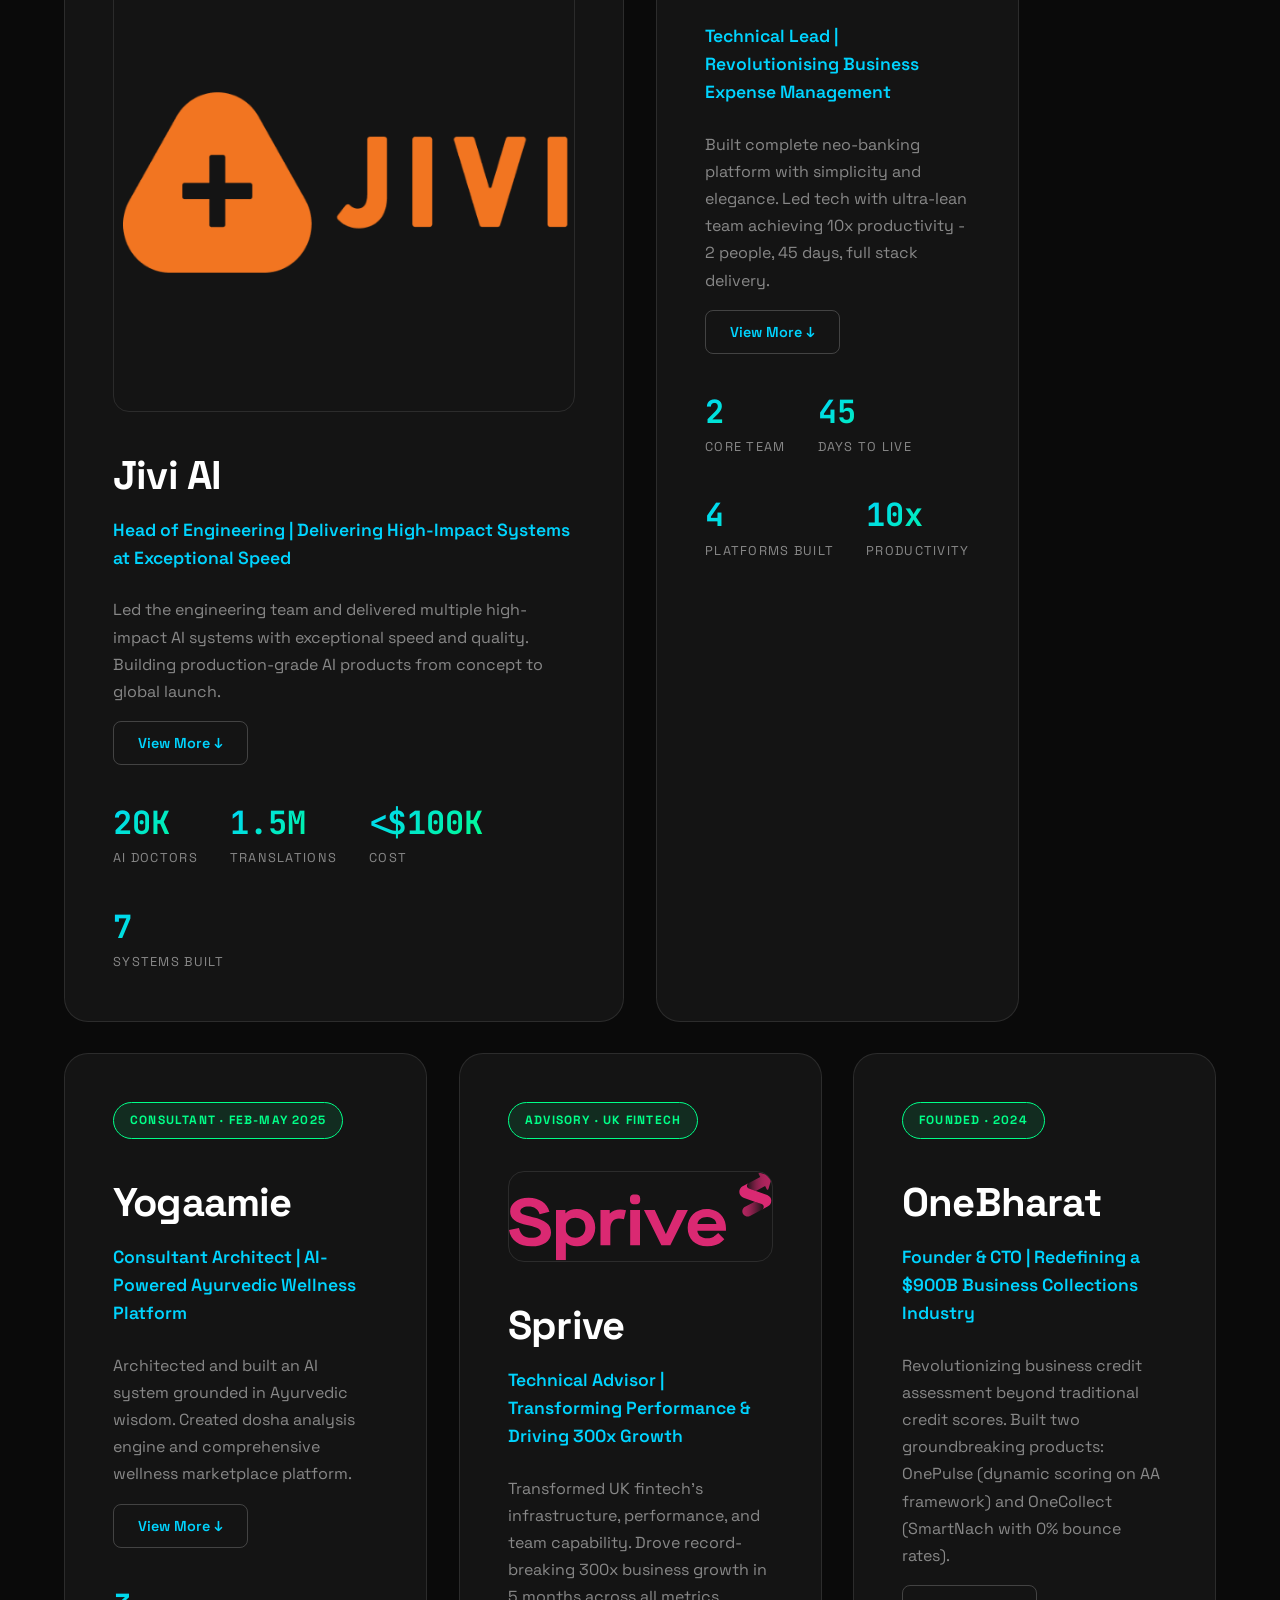
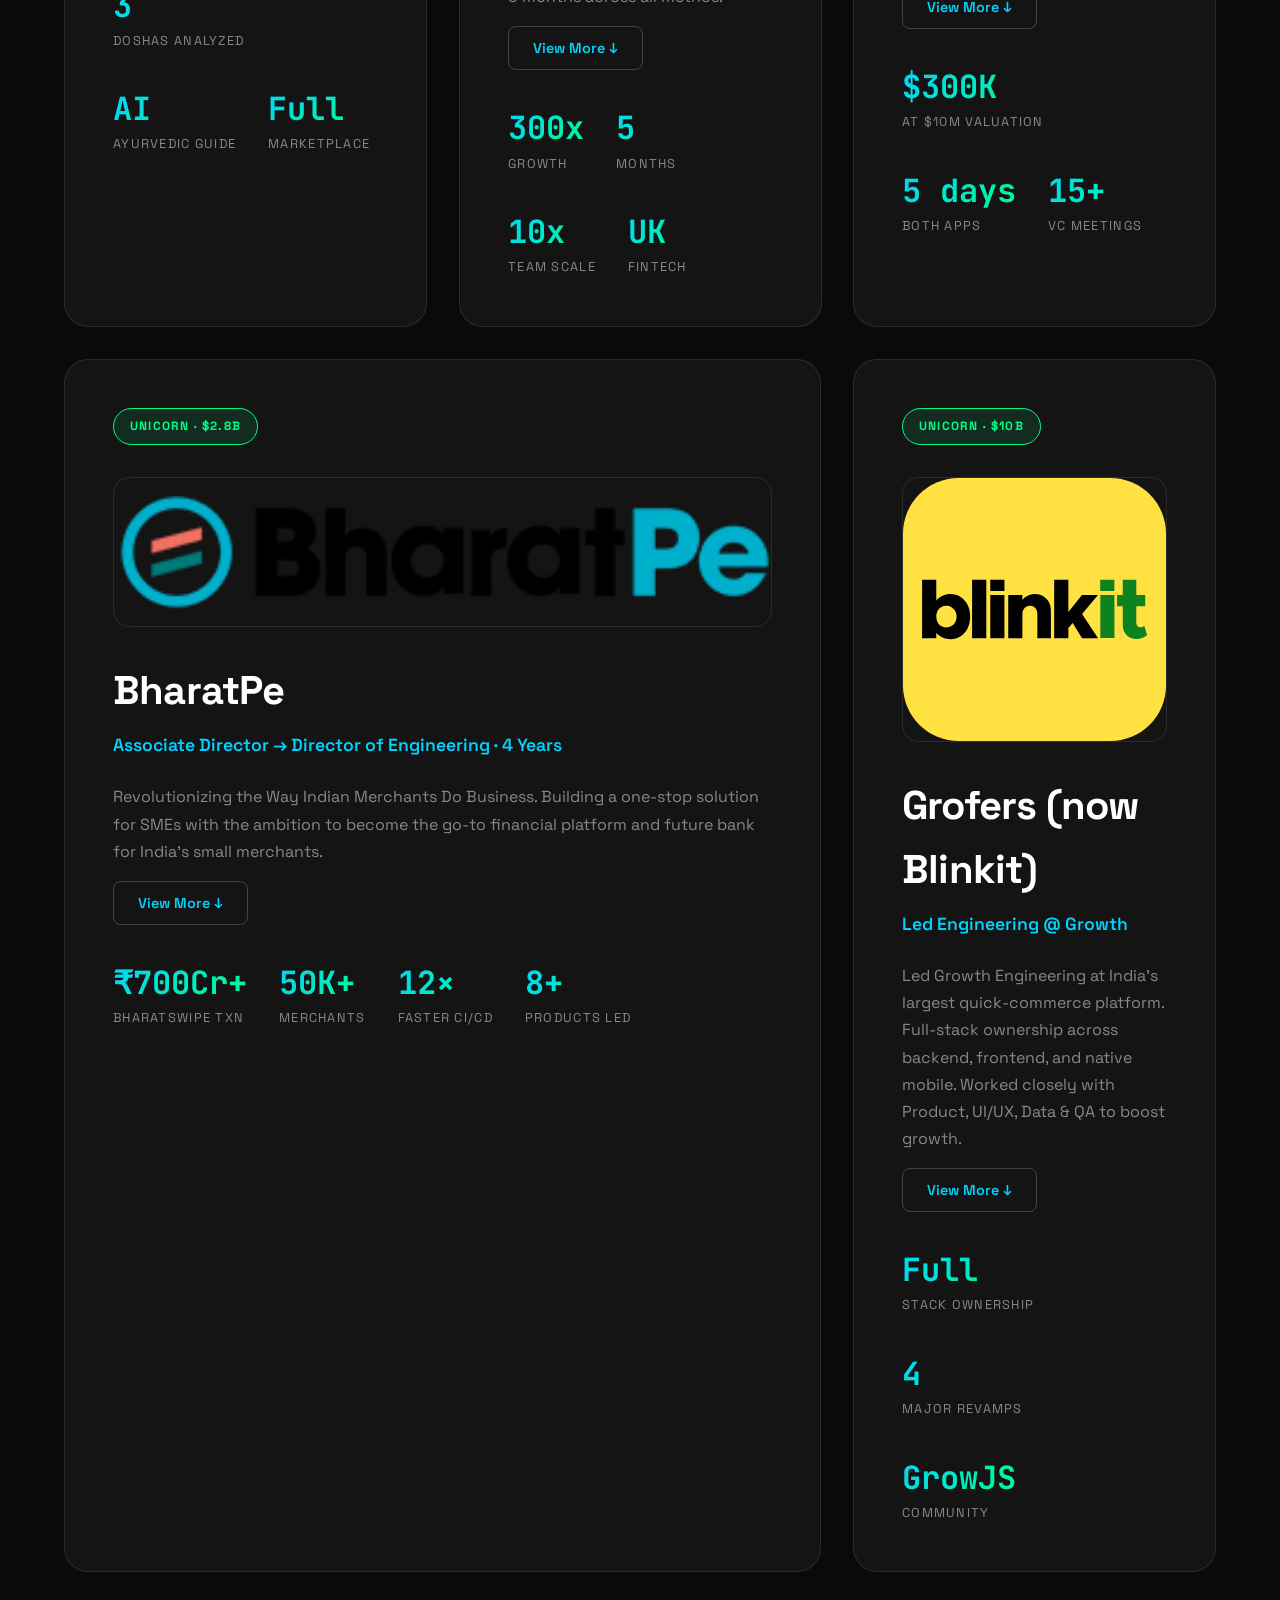
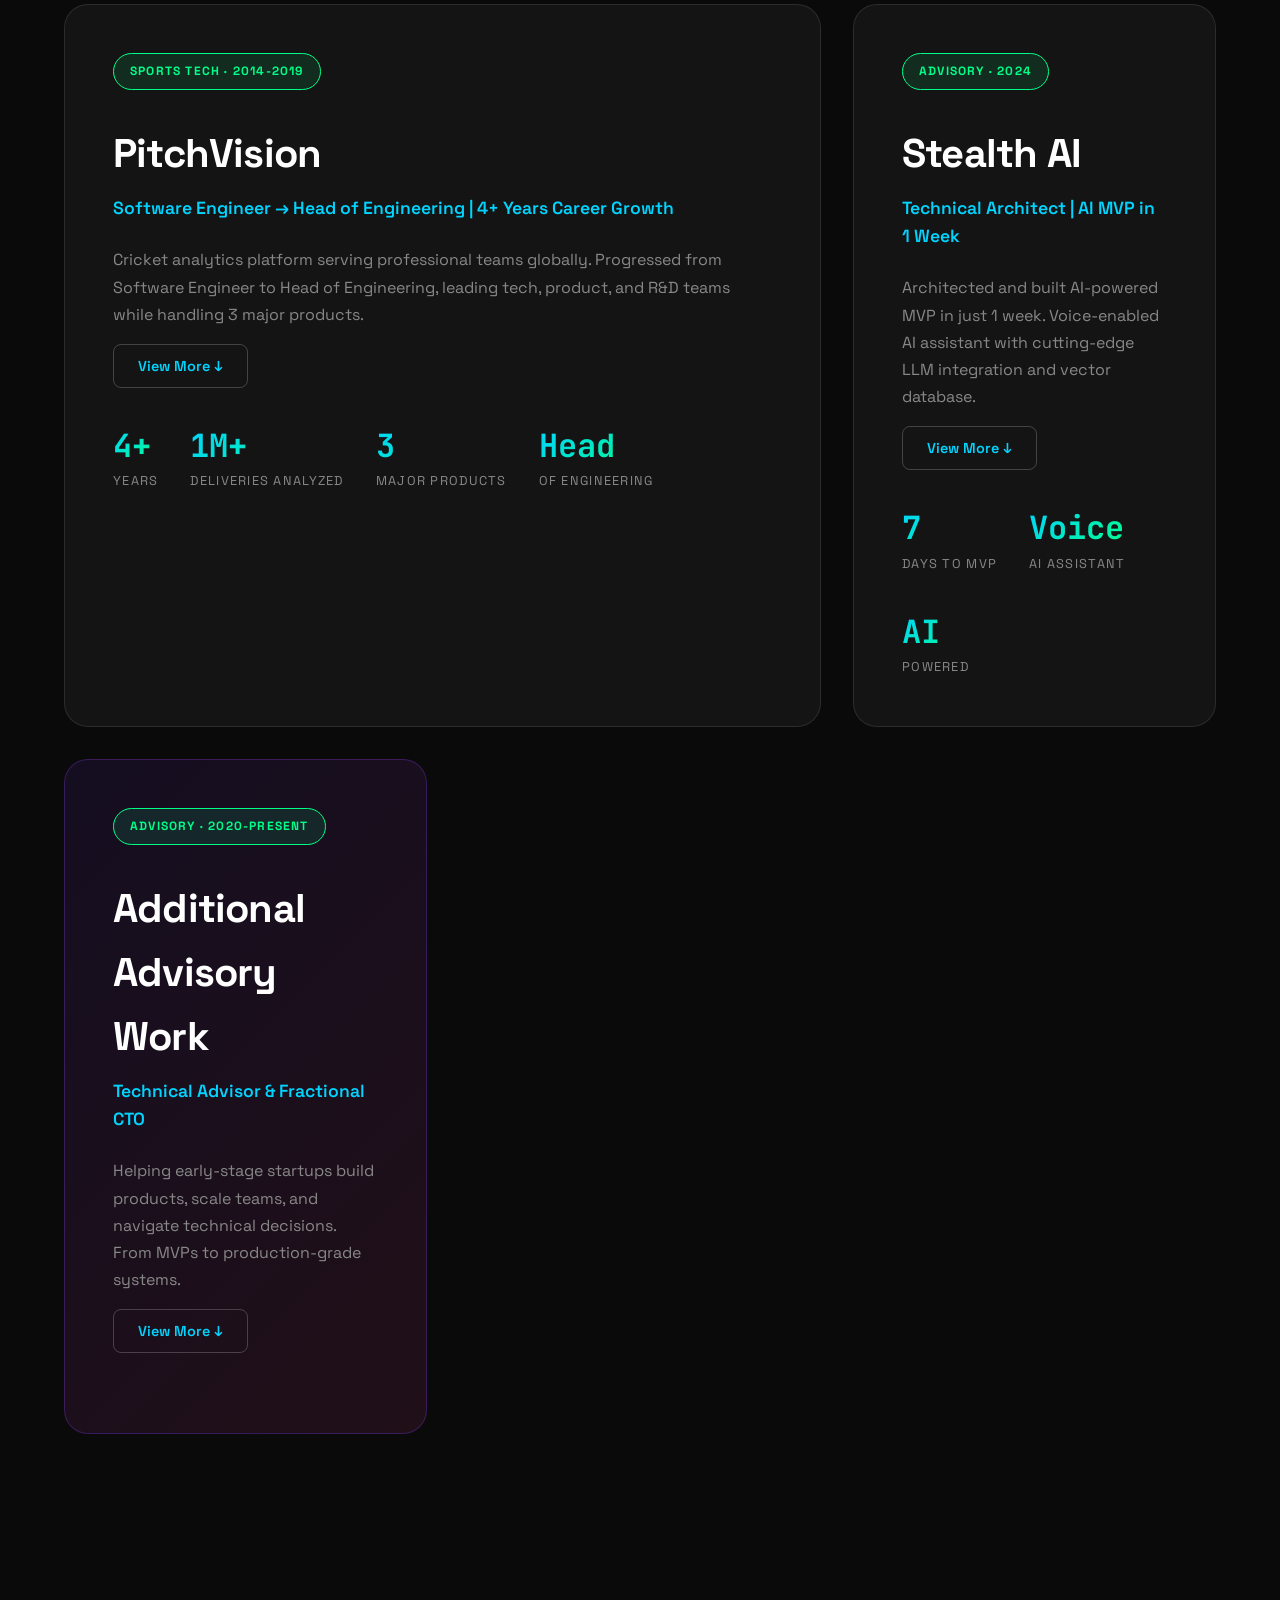
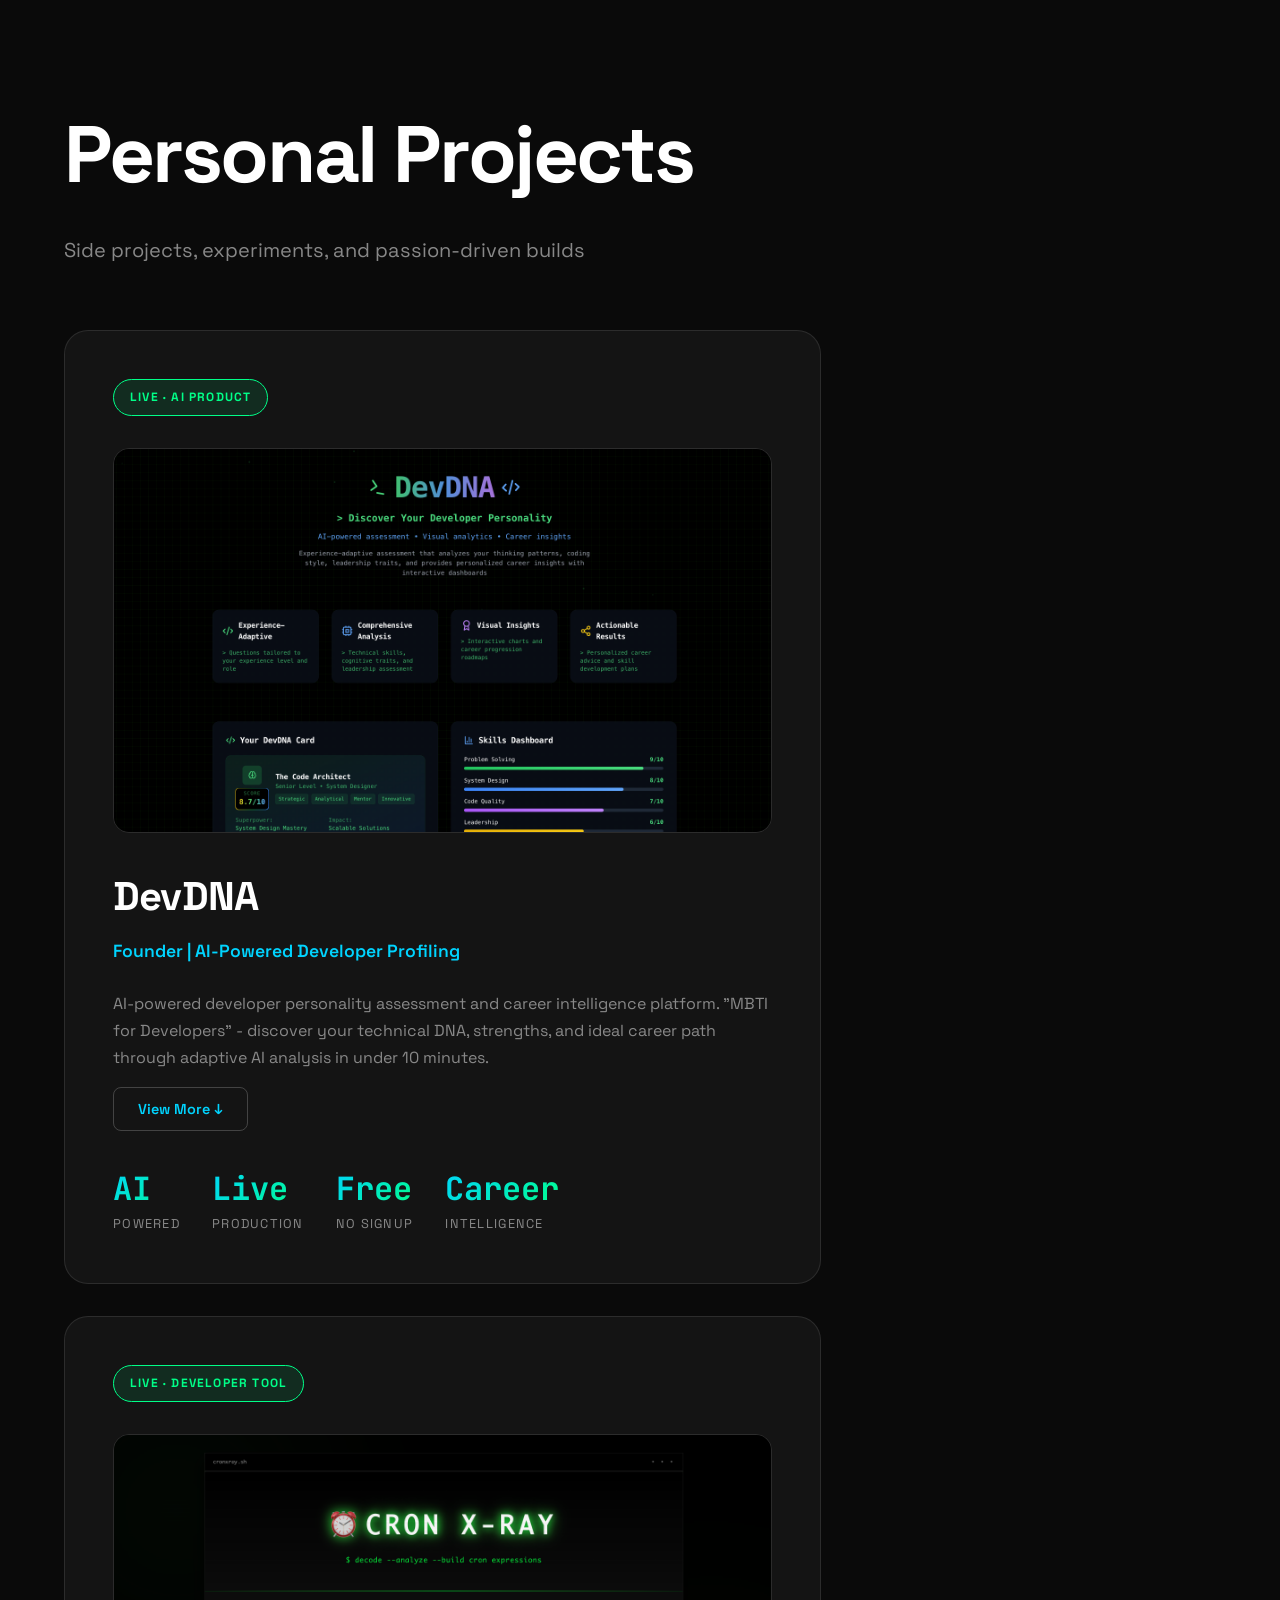
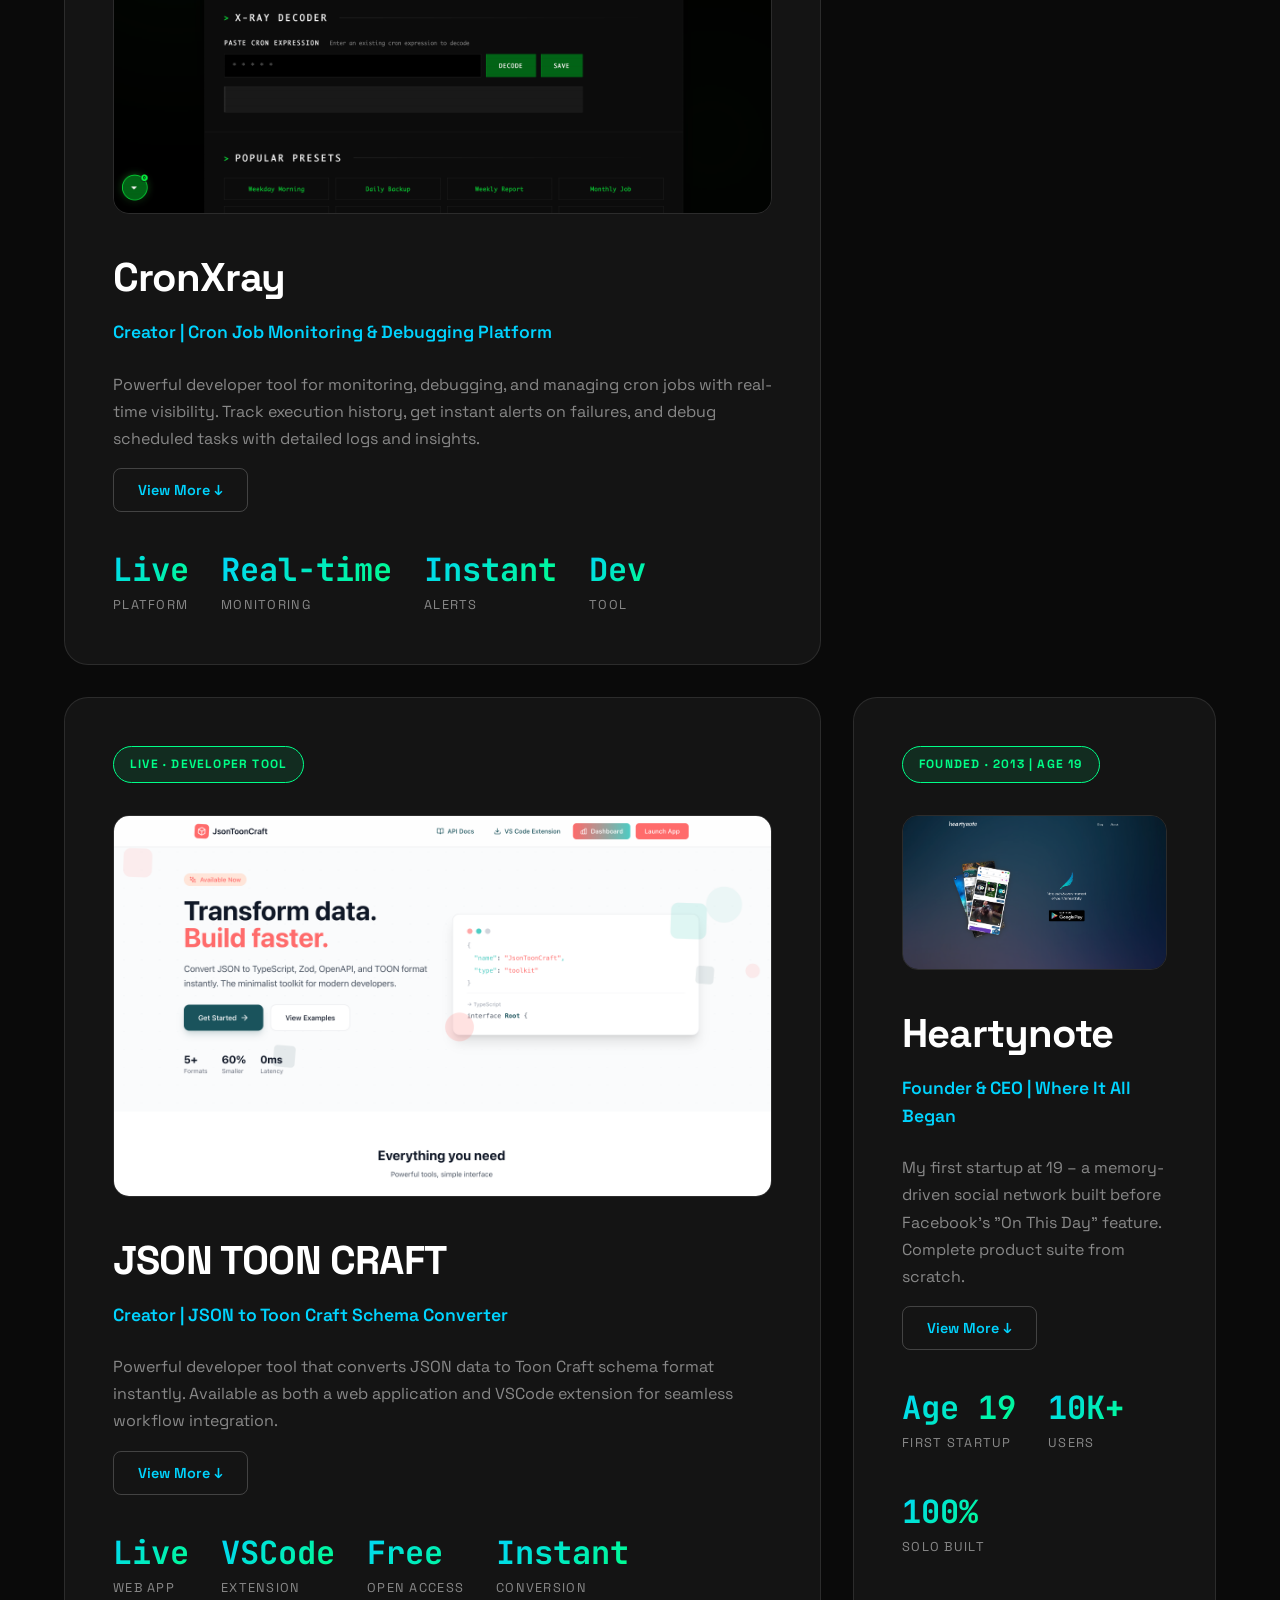
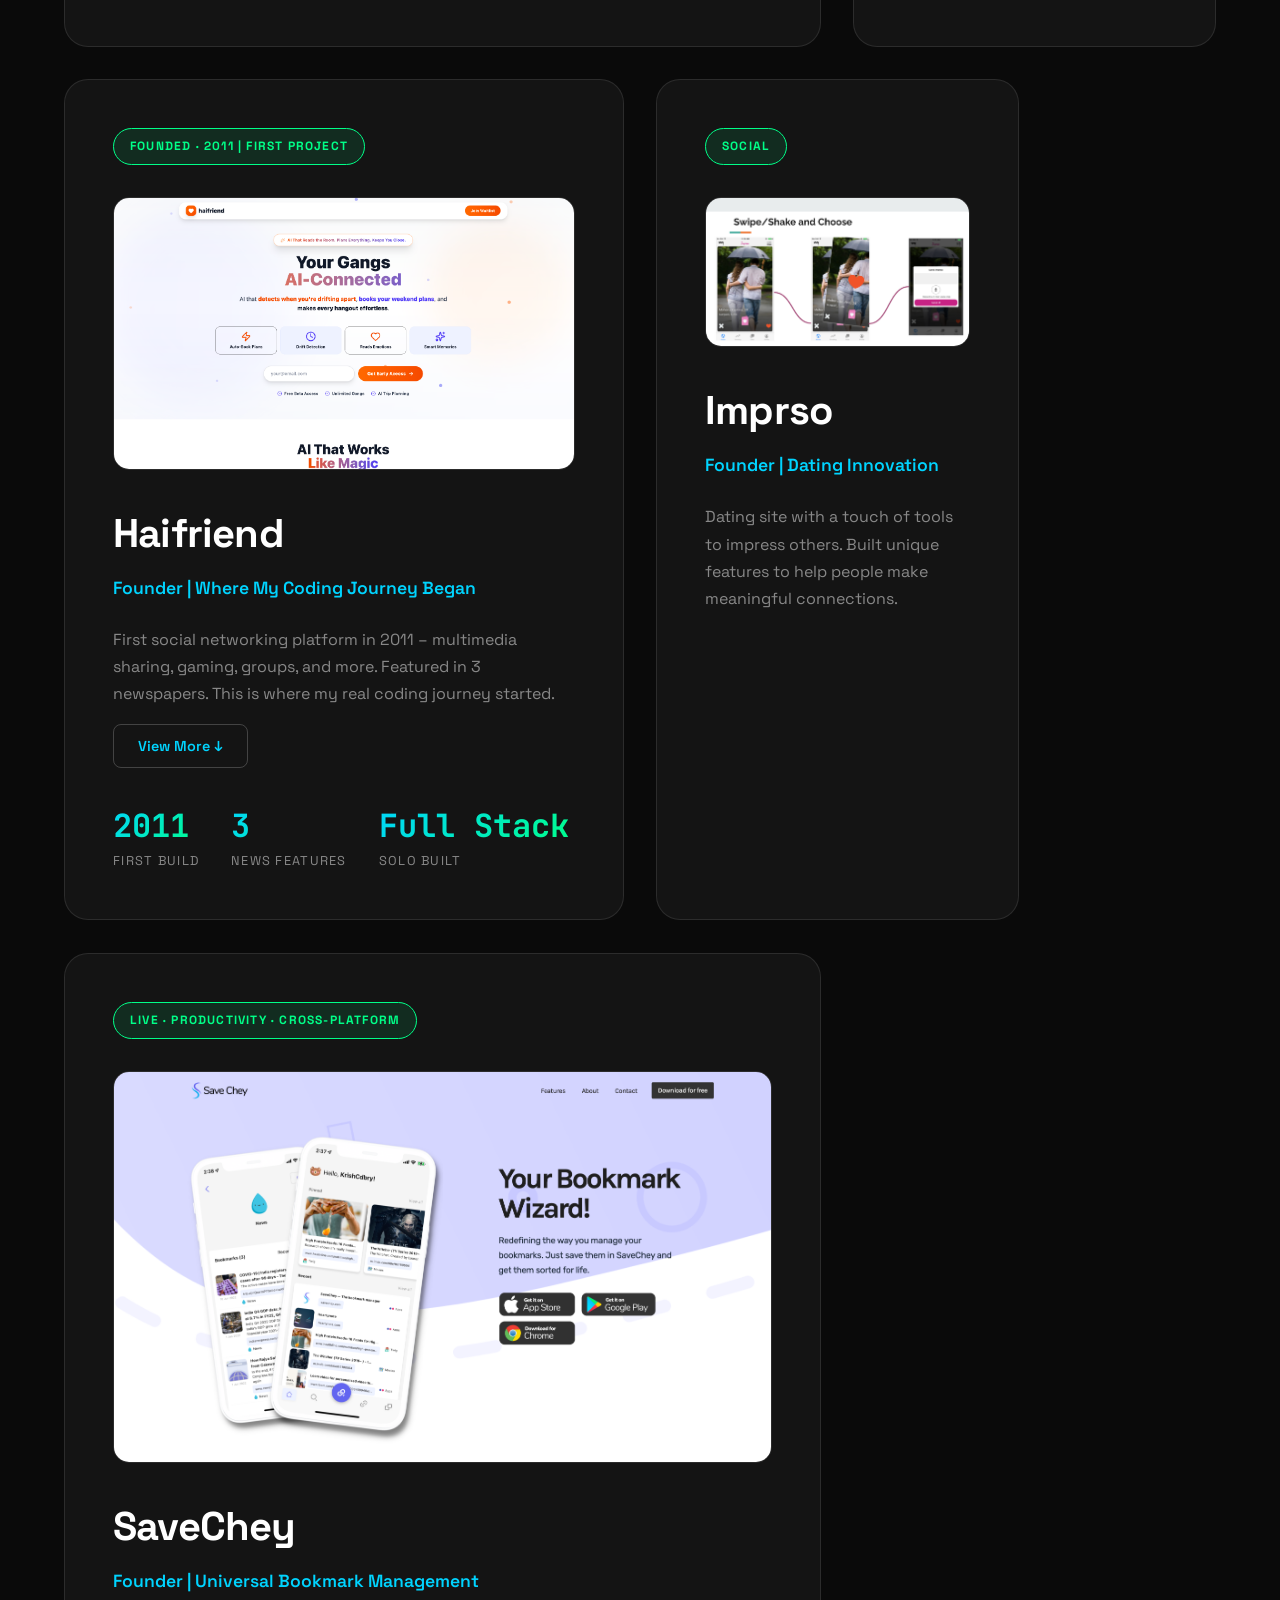
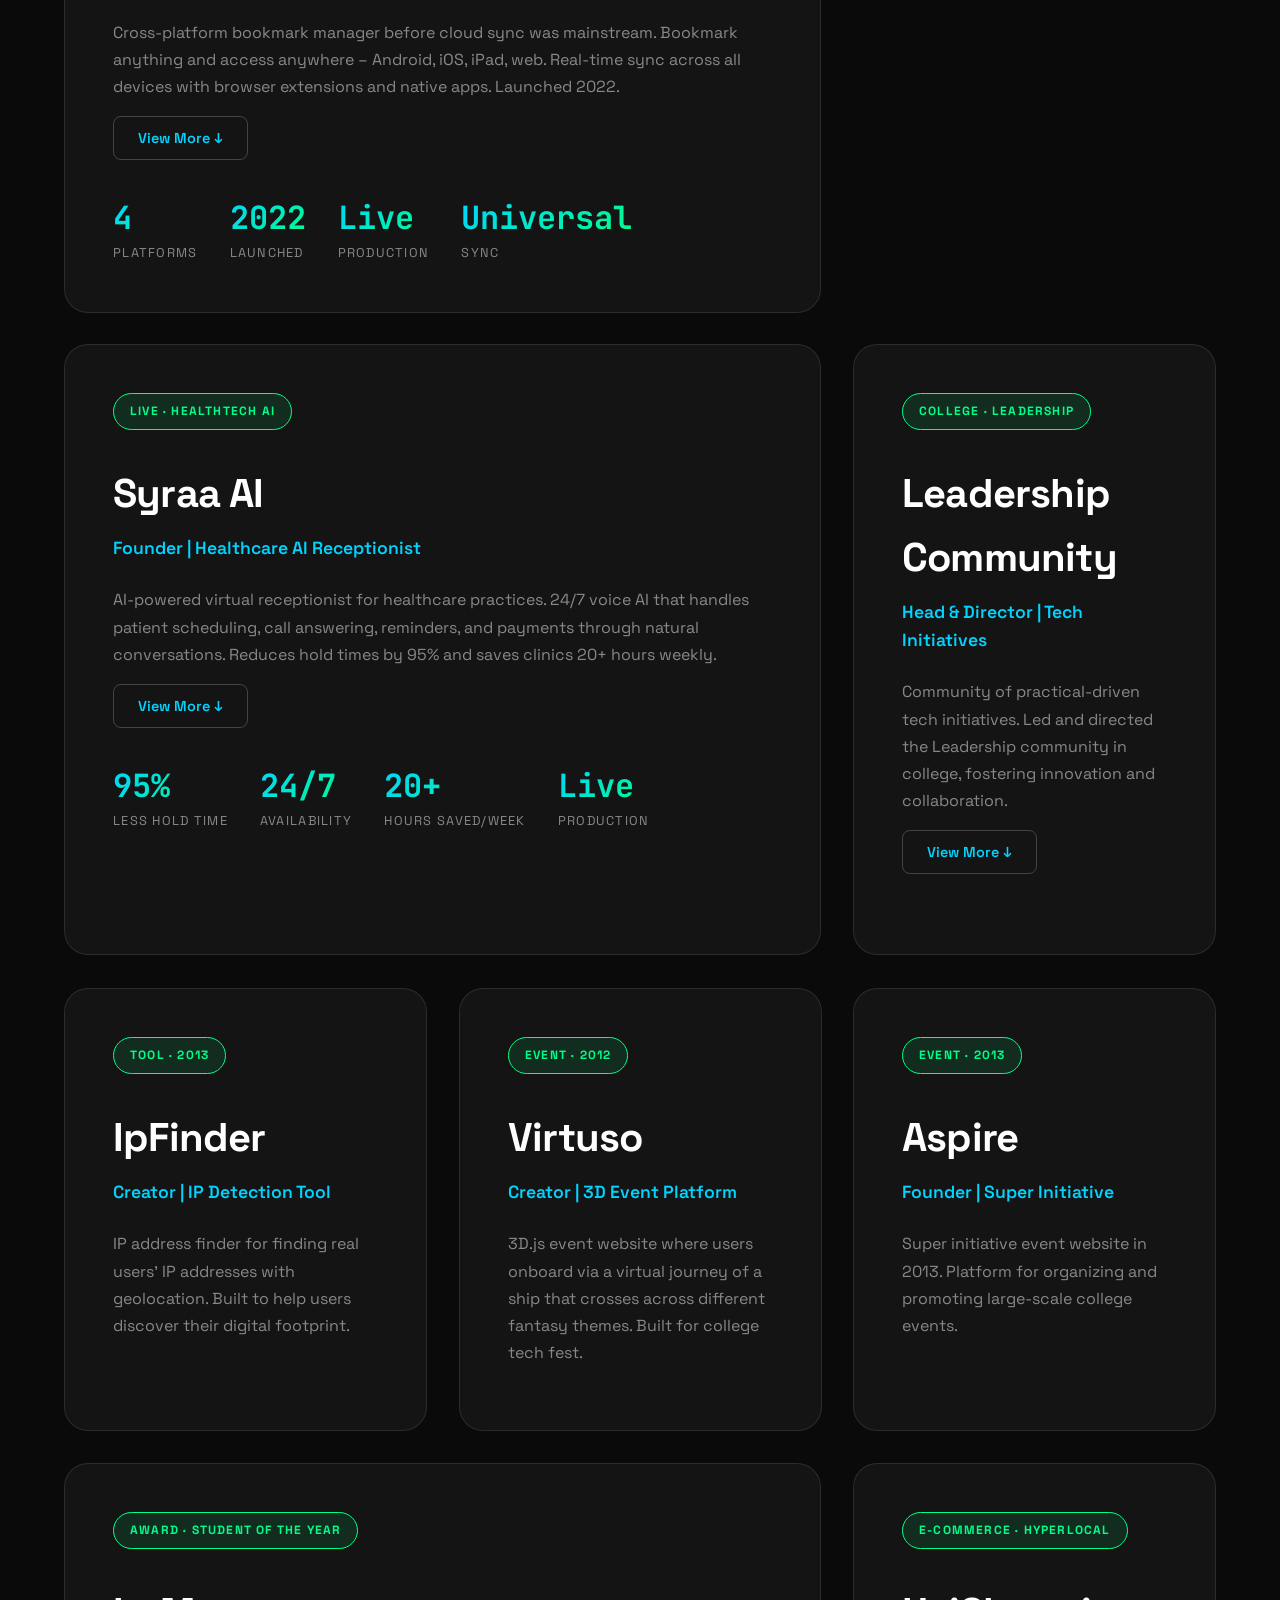
==== commit 862ac23f: "feat: Add company logos to work experience section Downloaded and integrated official logos for: - J" ====
--- a/index.html
+++ b/index.html
@@ -387,6 +387,9 @@
             <article class="work-card work-card-large" data-color="#00d4ff">
                 <div class="card-content">
                     <div class="card-tag">Current · 2025</div>
+                    <div class="card-image">
+                        <img src="static-stuff/images/jiviai.png" alt="Jivi AI - World's Leading Medical AI Platform">
+                    </div>
                     <h3>Jivi AI</h3>
                     <p class="card-role">Head of Engineering | Delivering High-Impact Systems at Exceptional Speed</p>
                     <p class="card-desc">Led the engineering team and delivered multiple high-impact AI systems with exceptional speed and quality. Building production-grade AI products from concept to global launch.</p>
@@ -544,6 +547,9 @@
             <article class="work-card" data-color="#06b6d4">
                 <div class="card-content">
                     <div class="card-tag">Advisory · UK Fintech</div>
+                    <div class="card-image">
+                        <img src="static-stuff/images/sprive.svg" alt="Sprive - UK Fintech">
+                    </div>
                     <h3>Sprive</h3>
                     <p class="card-role">Technical Advisor | Transforming Performance & Driving 300x Growth</p>
                     <p class="card-desc">Transformed UK fintech's infrastructure, performance, and team capability. Drove record-breaking 300x business growth in 5 months across all metrics.</p>
@@ -651,6 +657,9 @@
             <article class="work-card work-card-wide" data-color="#ec4899">
                 <div class="card-content">
                     <div class="card-tag">Unicorn · $2.8B</div>
+                    <div class="card-image">
+                        <img src="static-stuff/images/bharatpe.png" alt="BharatPe - Fintech Unicorn">
+                    </div>
                     <h3>BharatPe</h3>
                     <p class="card-role">Associate Director → Director of Engineering · 4 Years</p>
                     <p class="card-desc">Revolutionizing the Way Indian Merchants Do Business. Building a one-stop solution for SMEs with the ambition to become the go-to financial platform and future bank for India's small merchants.</p>
@@ -720,6 +729,9 @@
             <article class="work-card" data-color="#10b981">
                 <div class="card-content">
                     <div class="card-tag">Unicorn · $10B</div>
+                    <div class="card-image">
+                        <img src="static-stuff/images/blinkit.svg" alt="Blinkit (Grofers) - Quick Commerce Unicorn">
+                    </div>
                     <h3>Grofers (now Blinkit)</h3>
                     <p class="card-role">Led Engineering @ Growth</p>
                     <p class="card-desc">Led Growth Engineering at India's largest quick-commerce platform. Full-stack ownership across backend, frontend, and native mobile. Worked closely with Product, UI/UX, Data & QA to boost growth.</p>
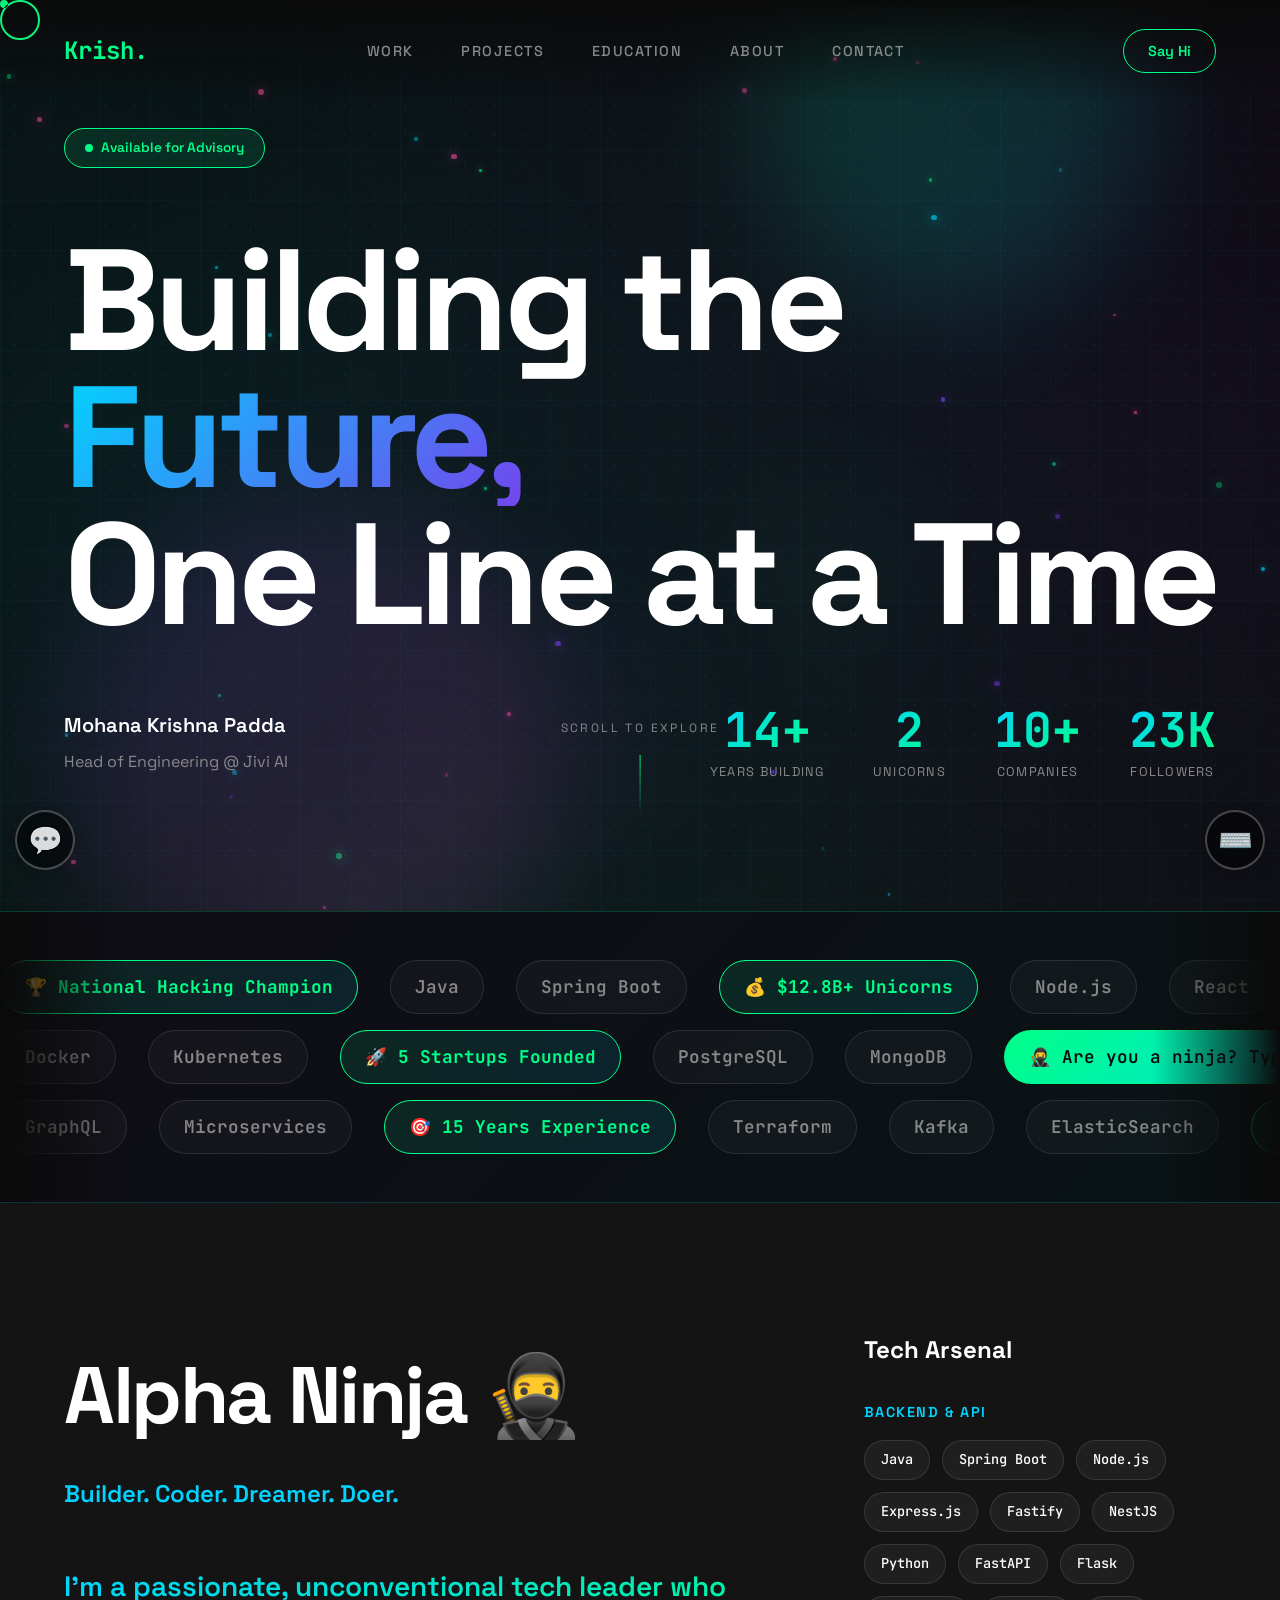
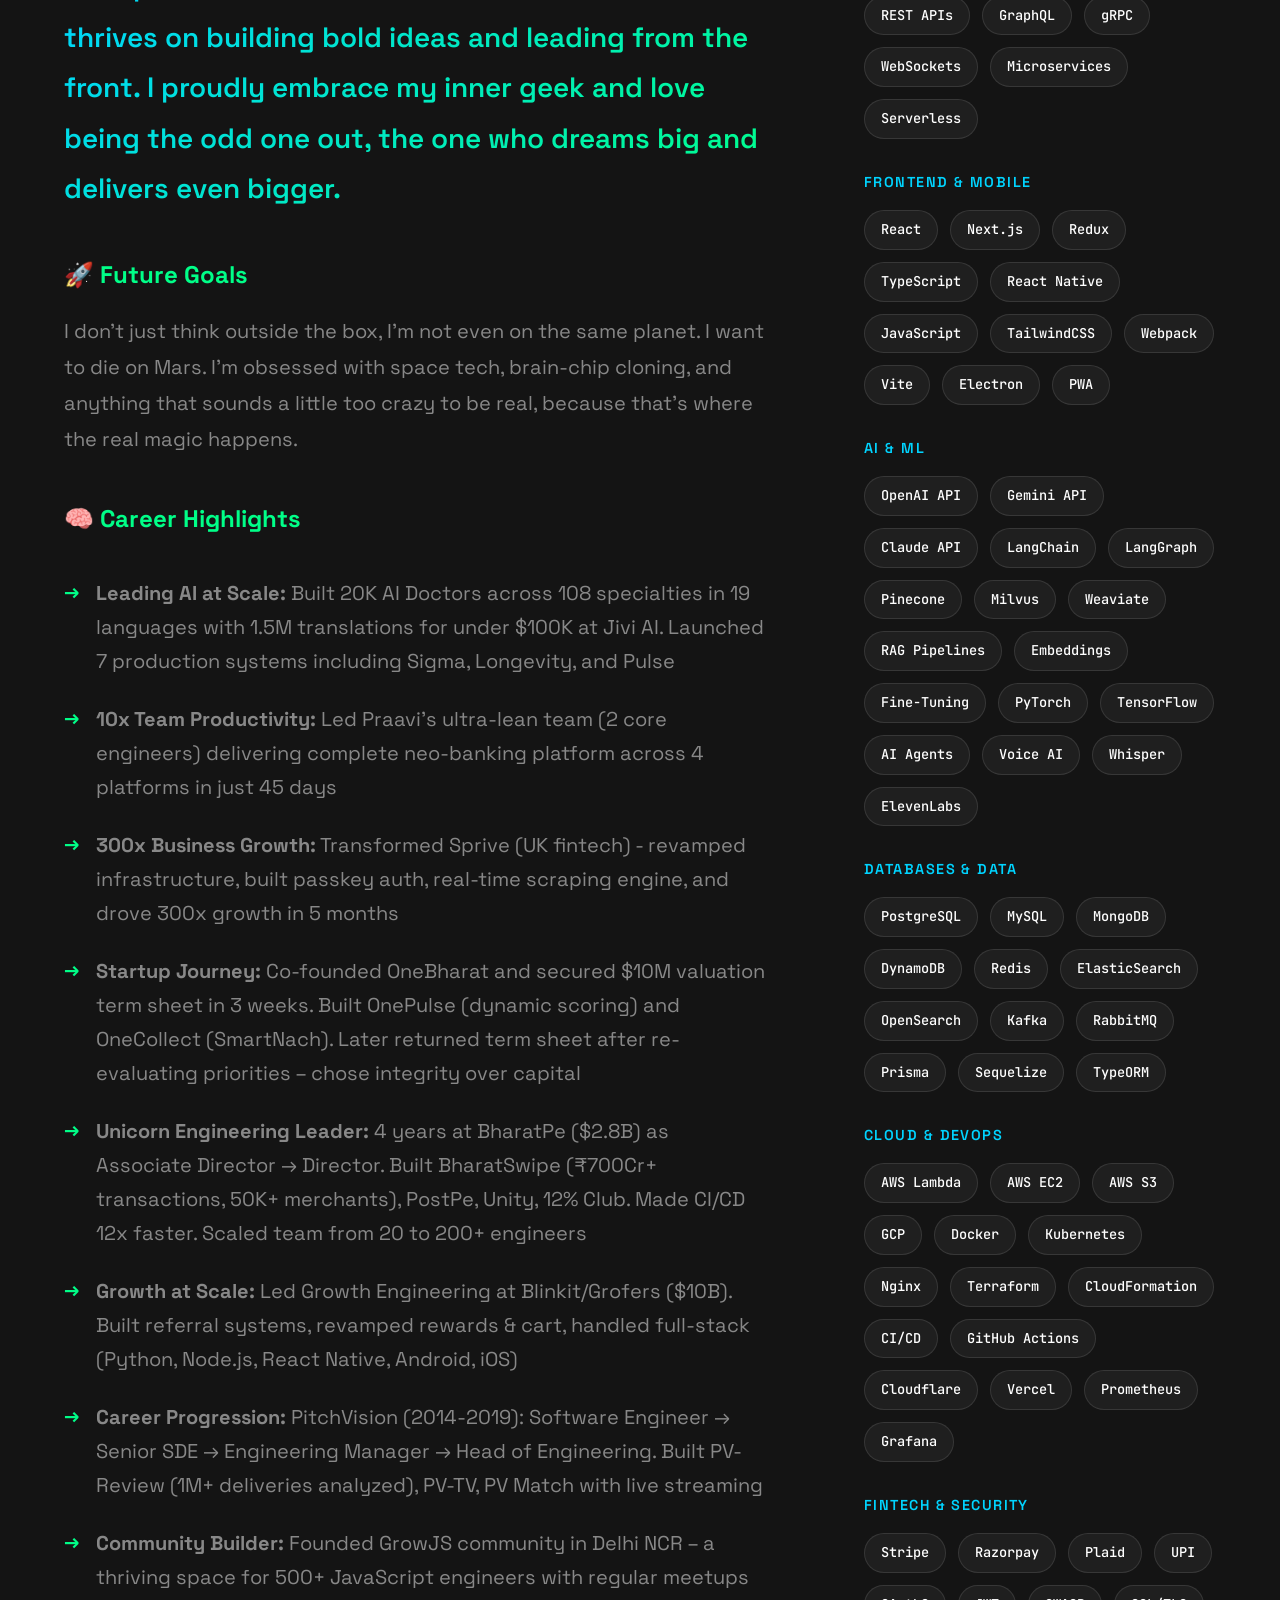
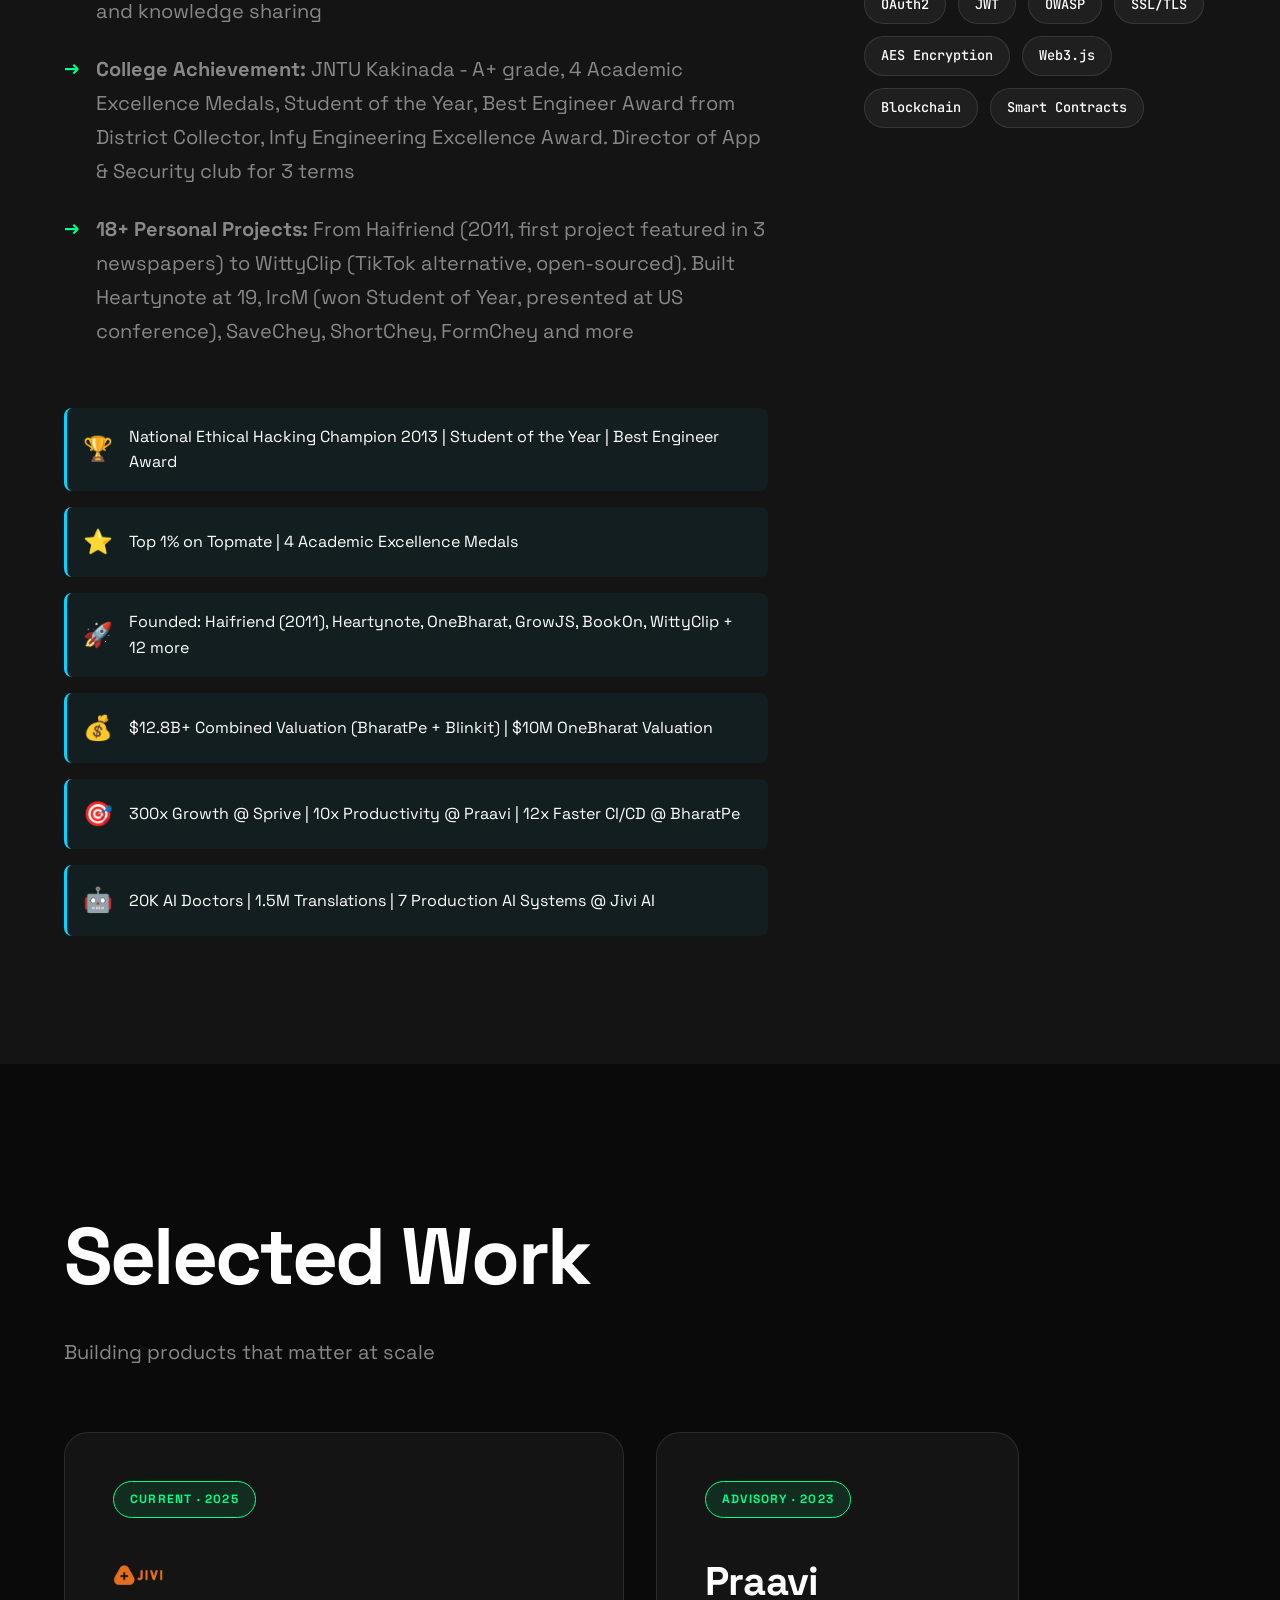
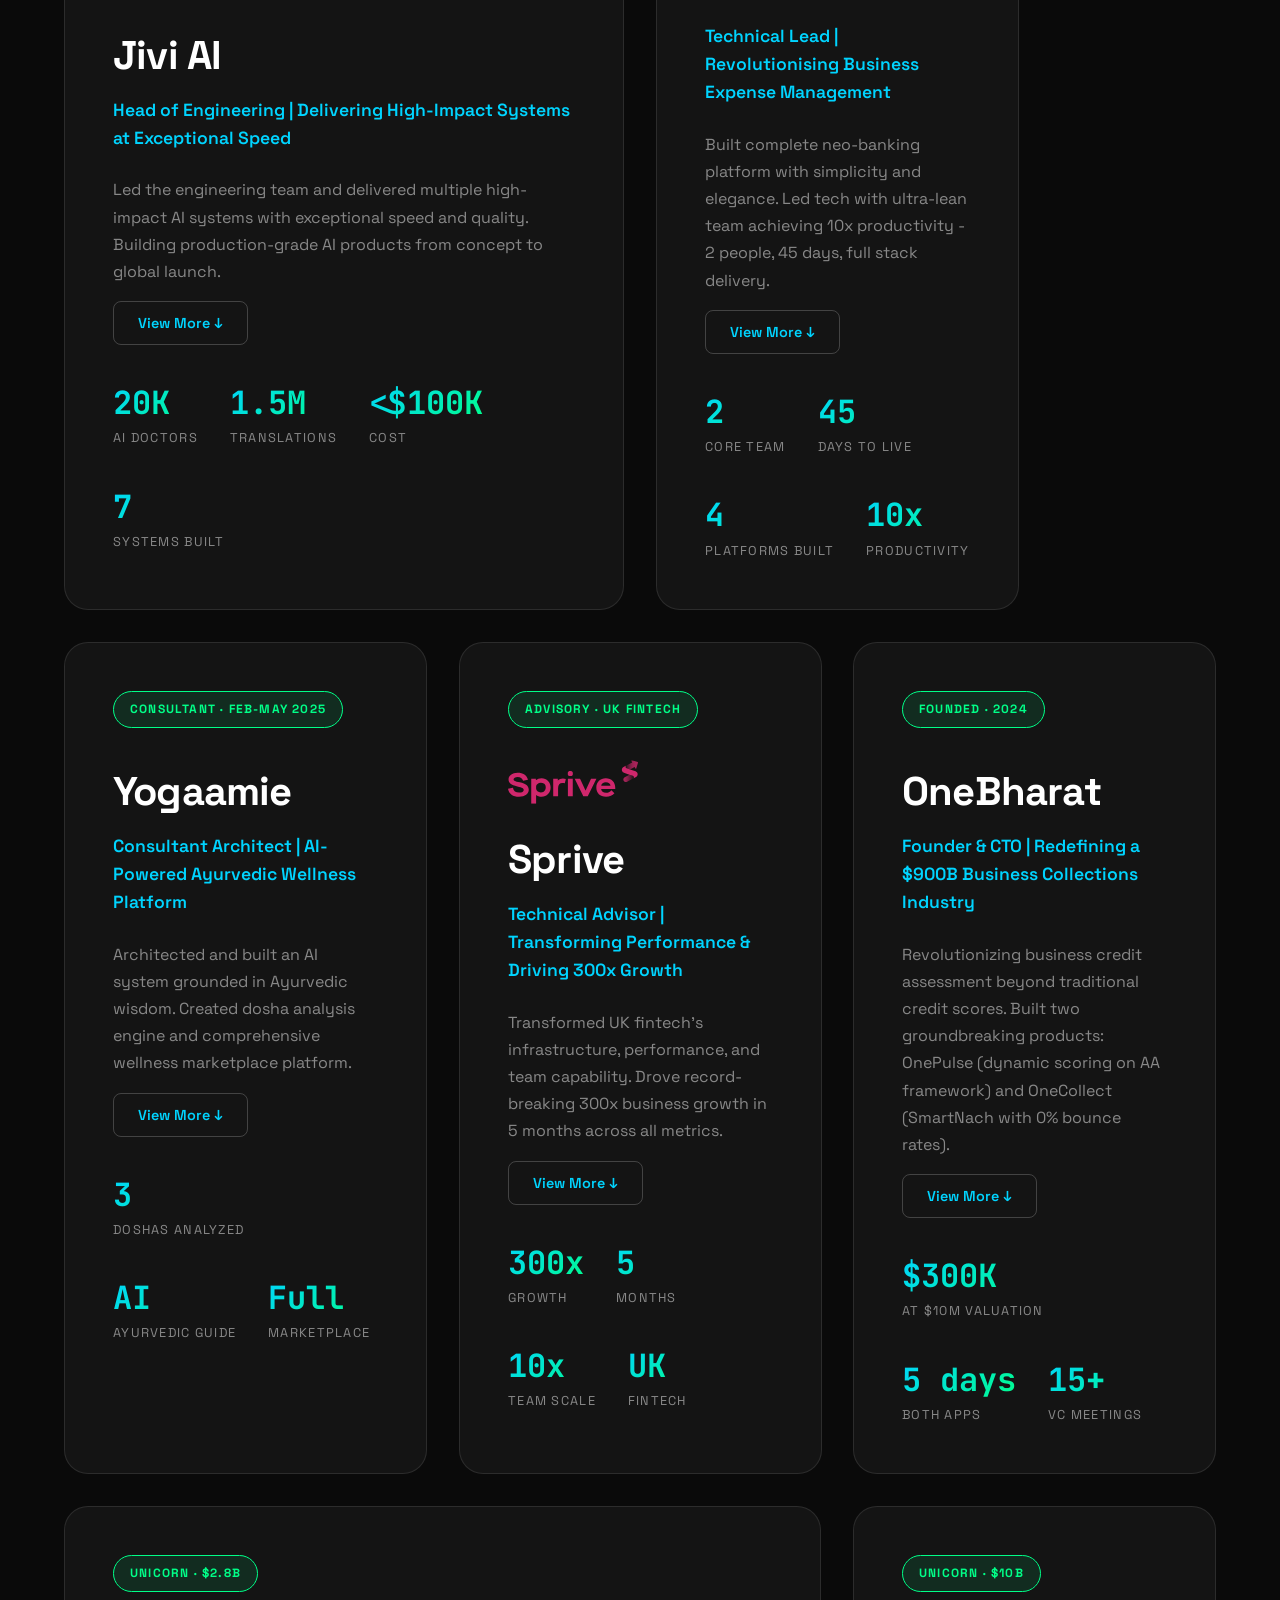
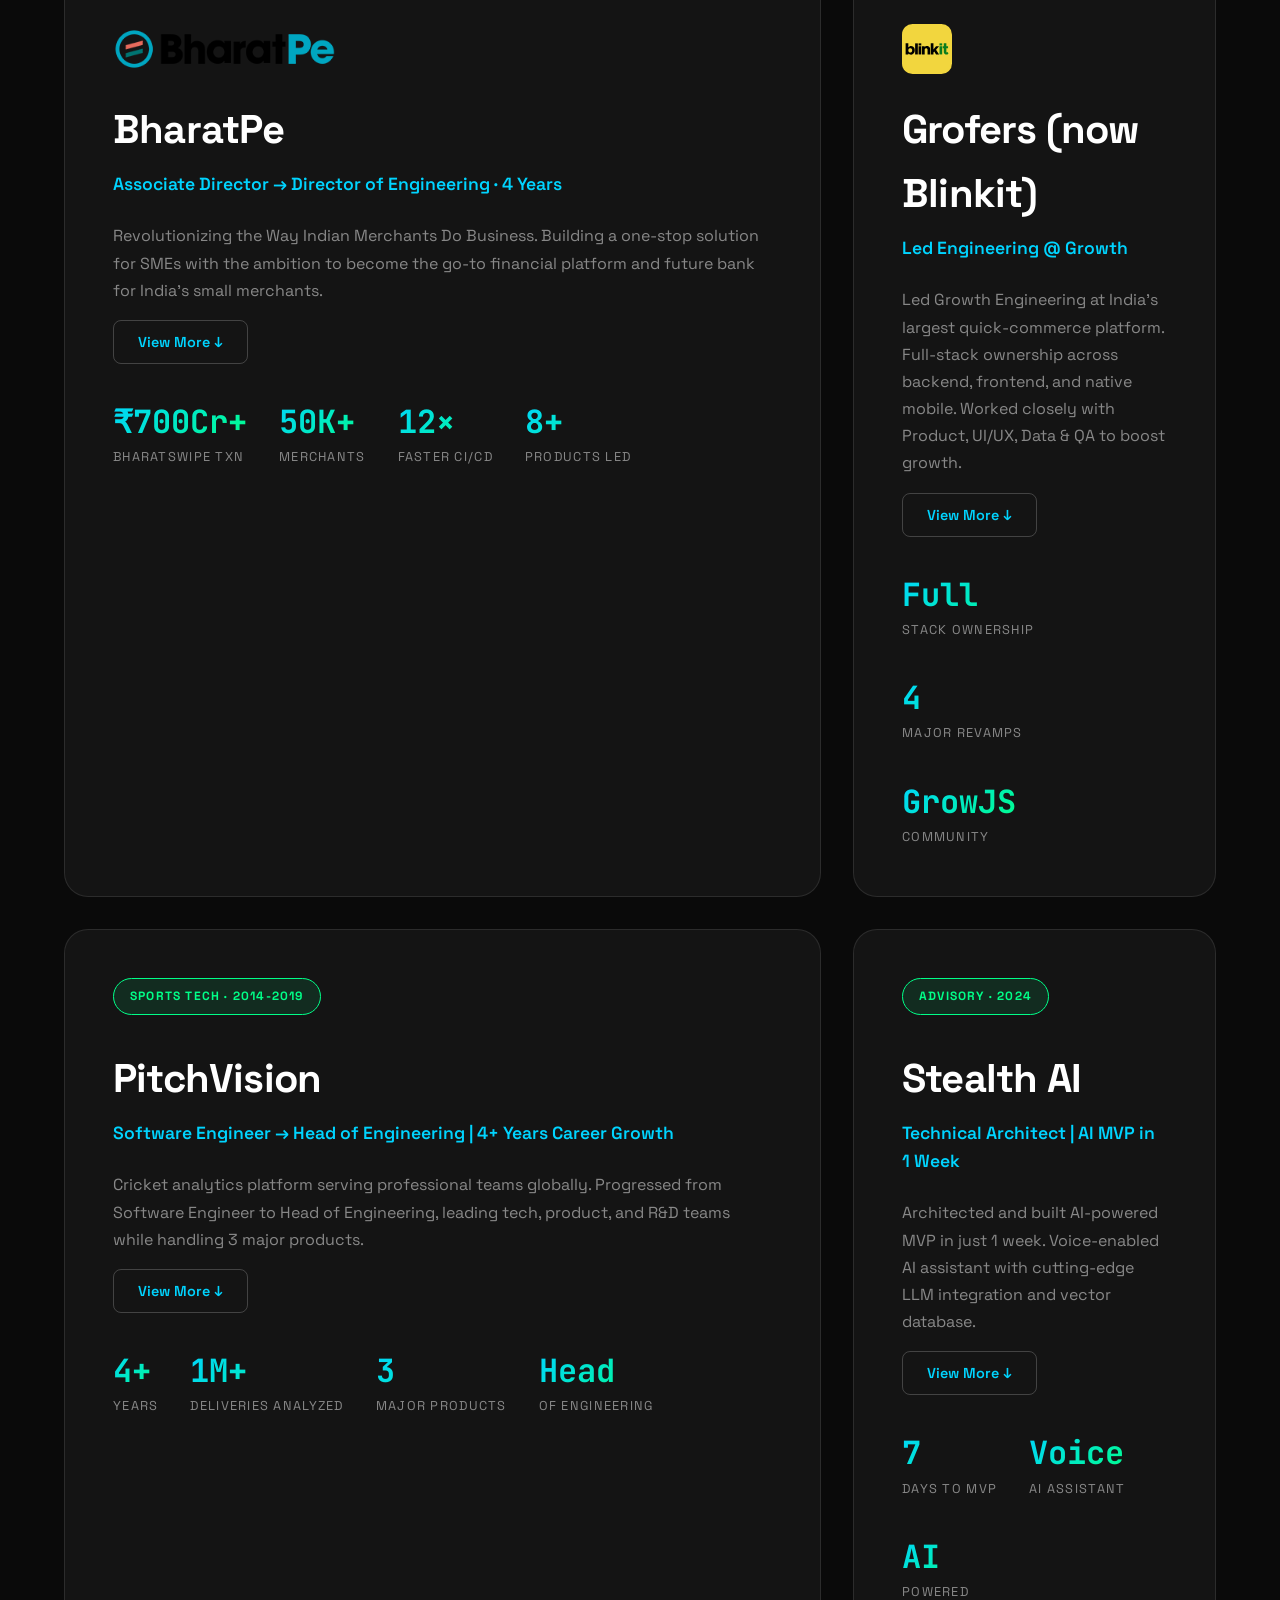
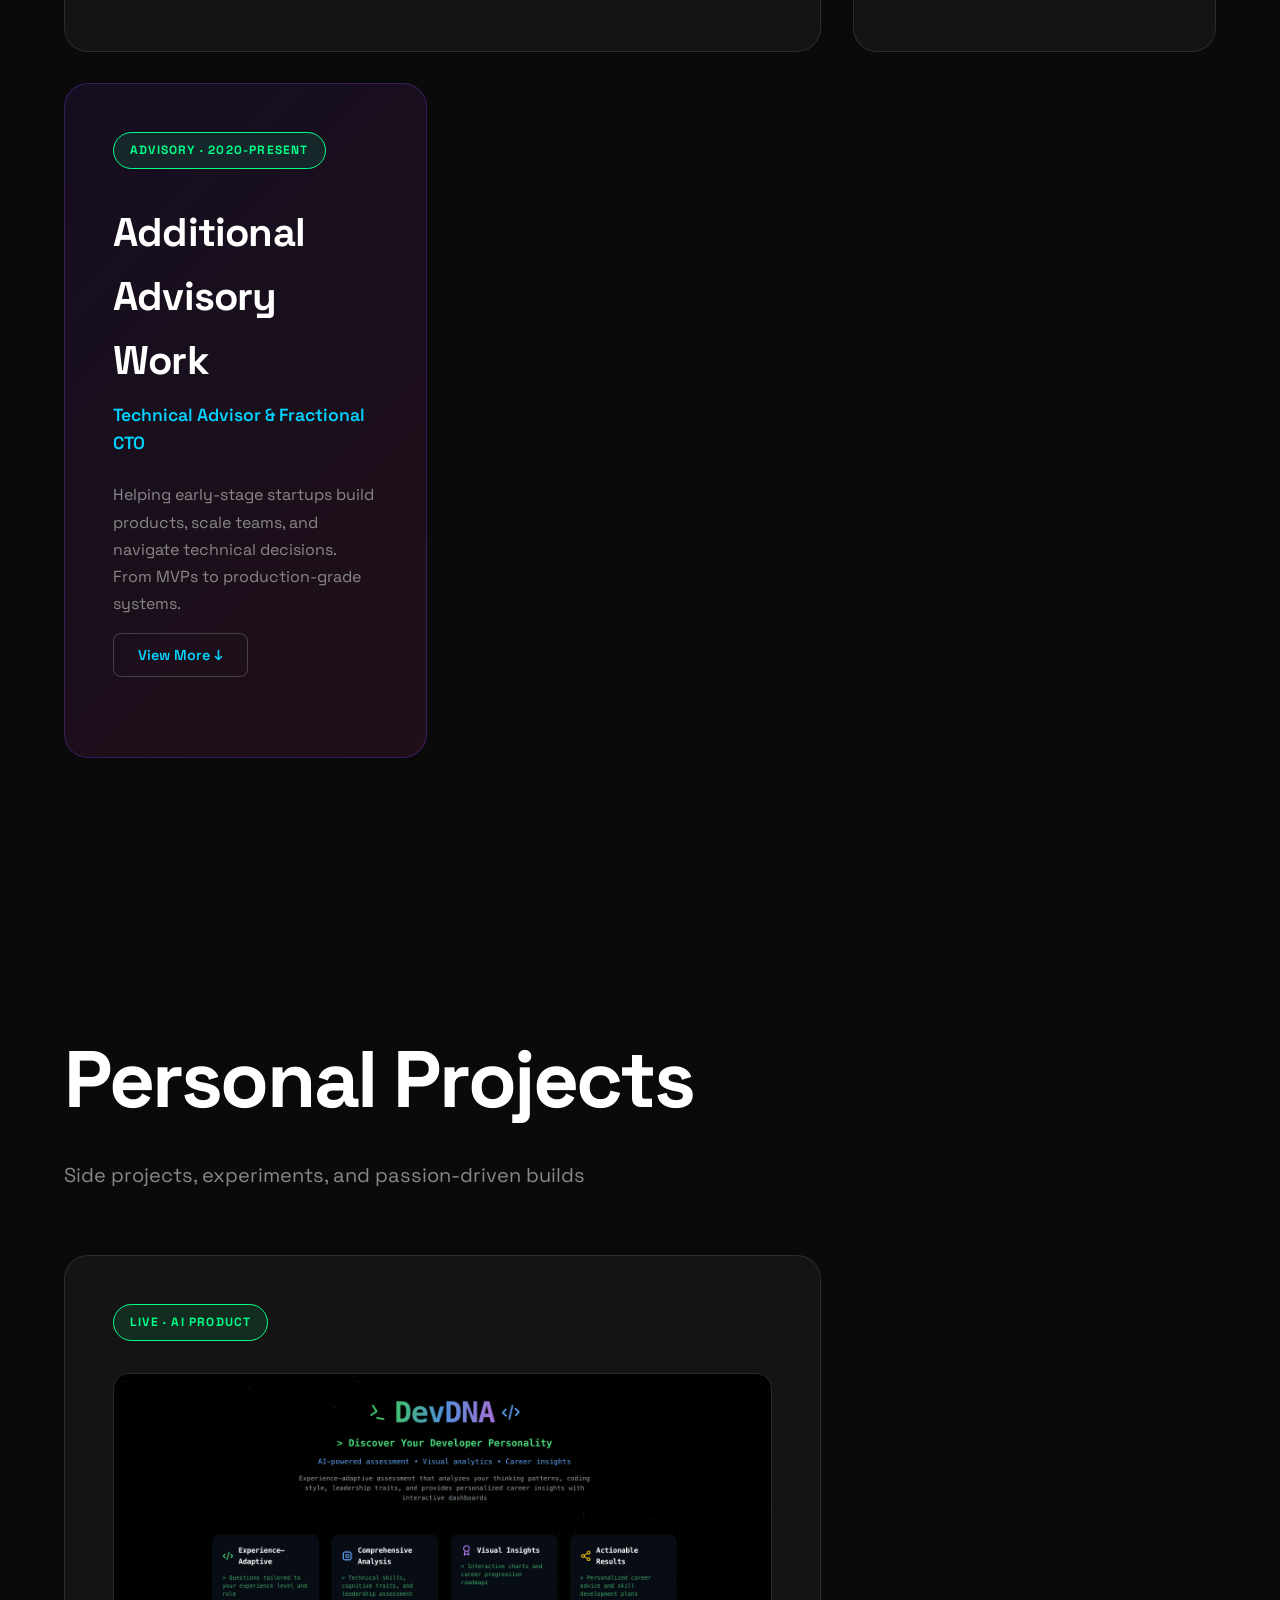
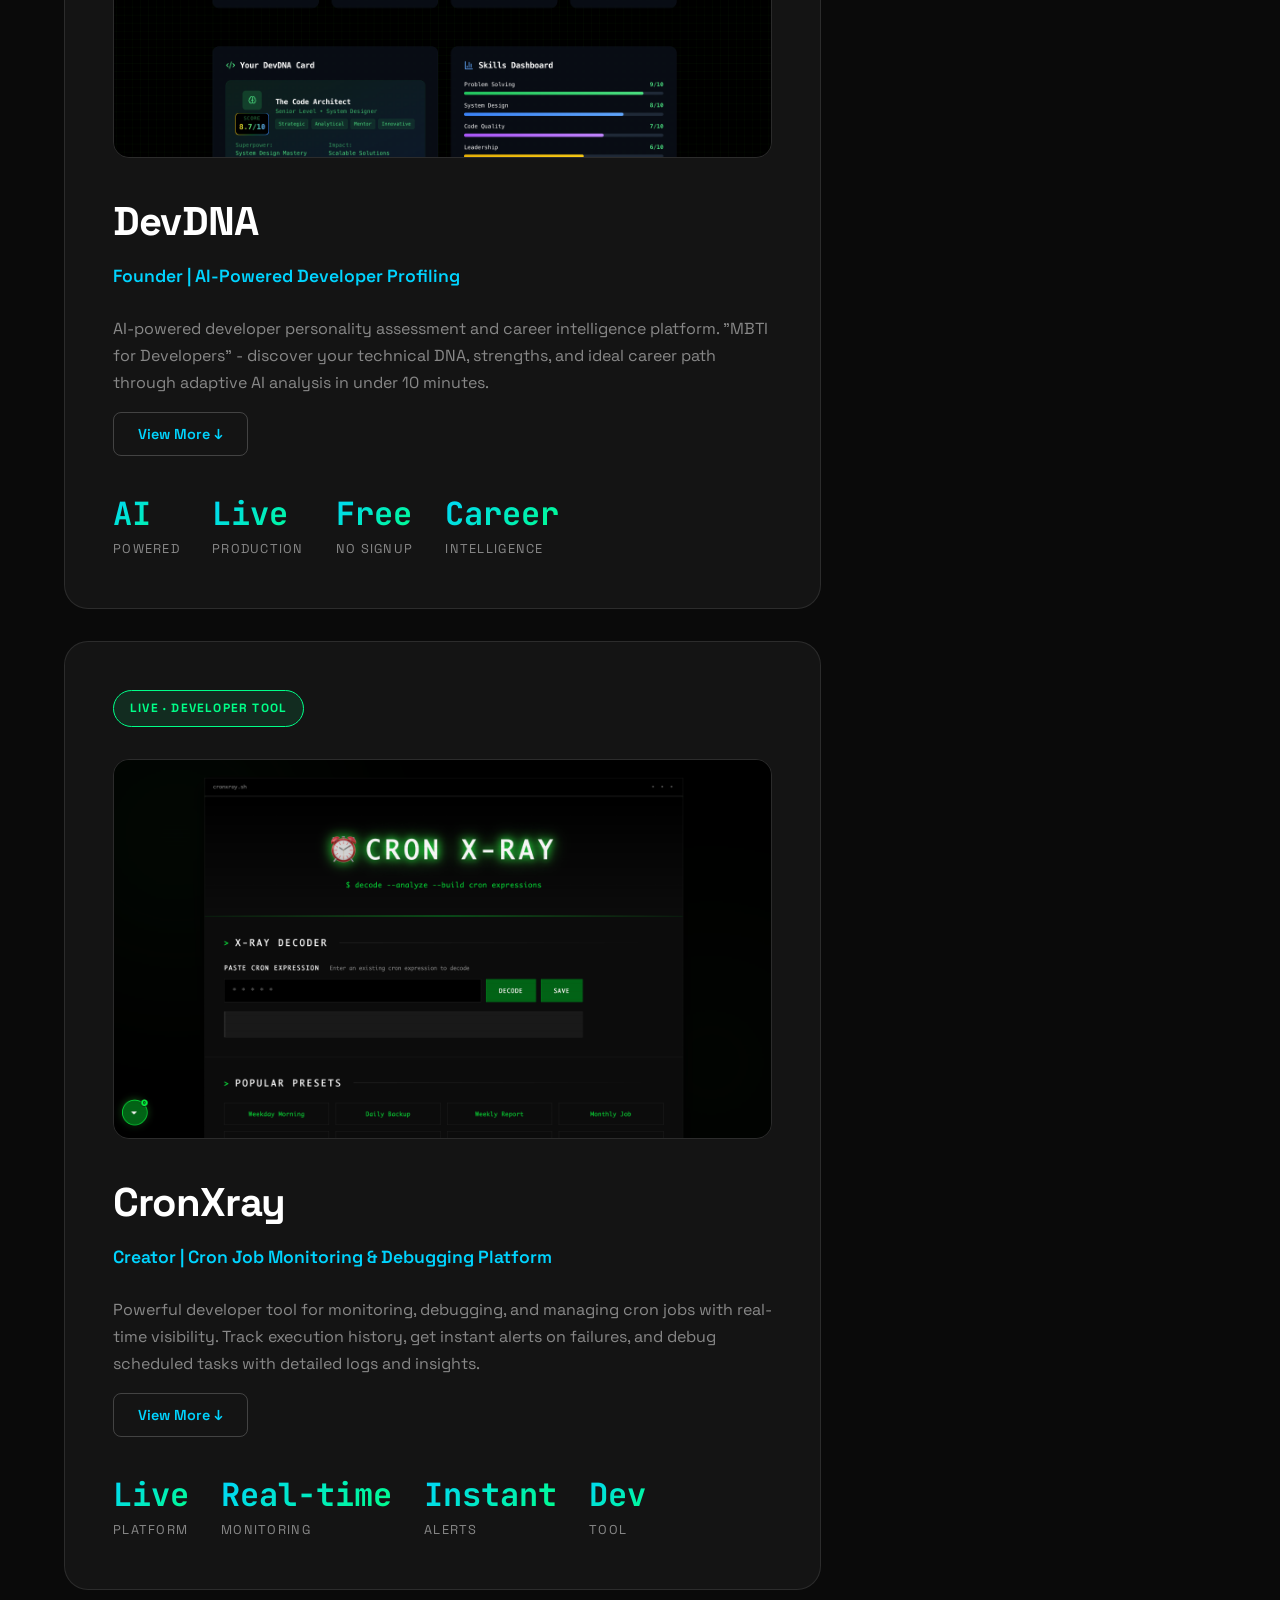
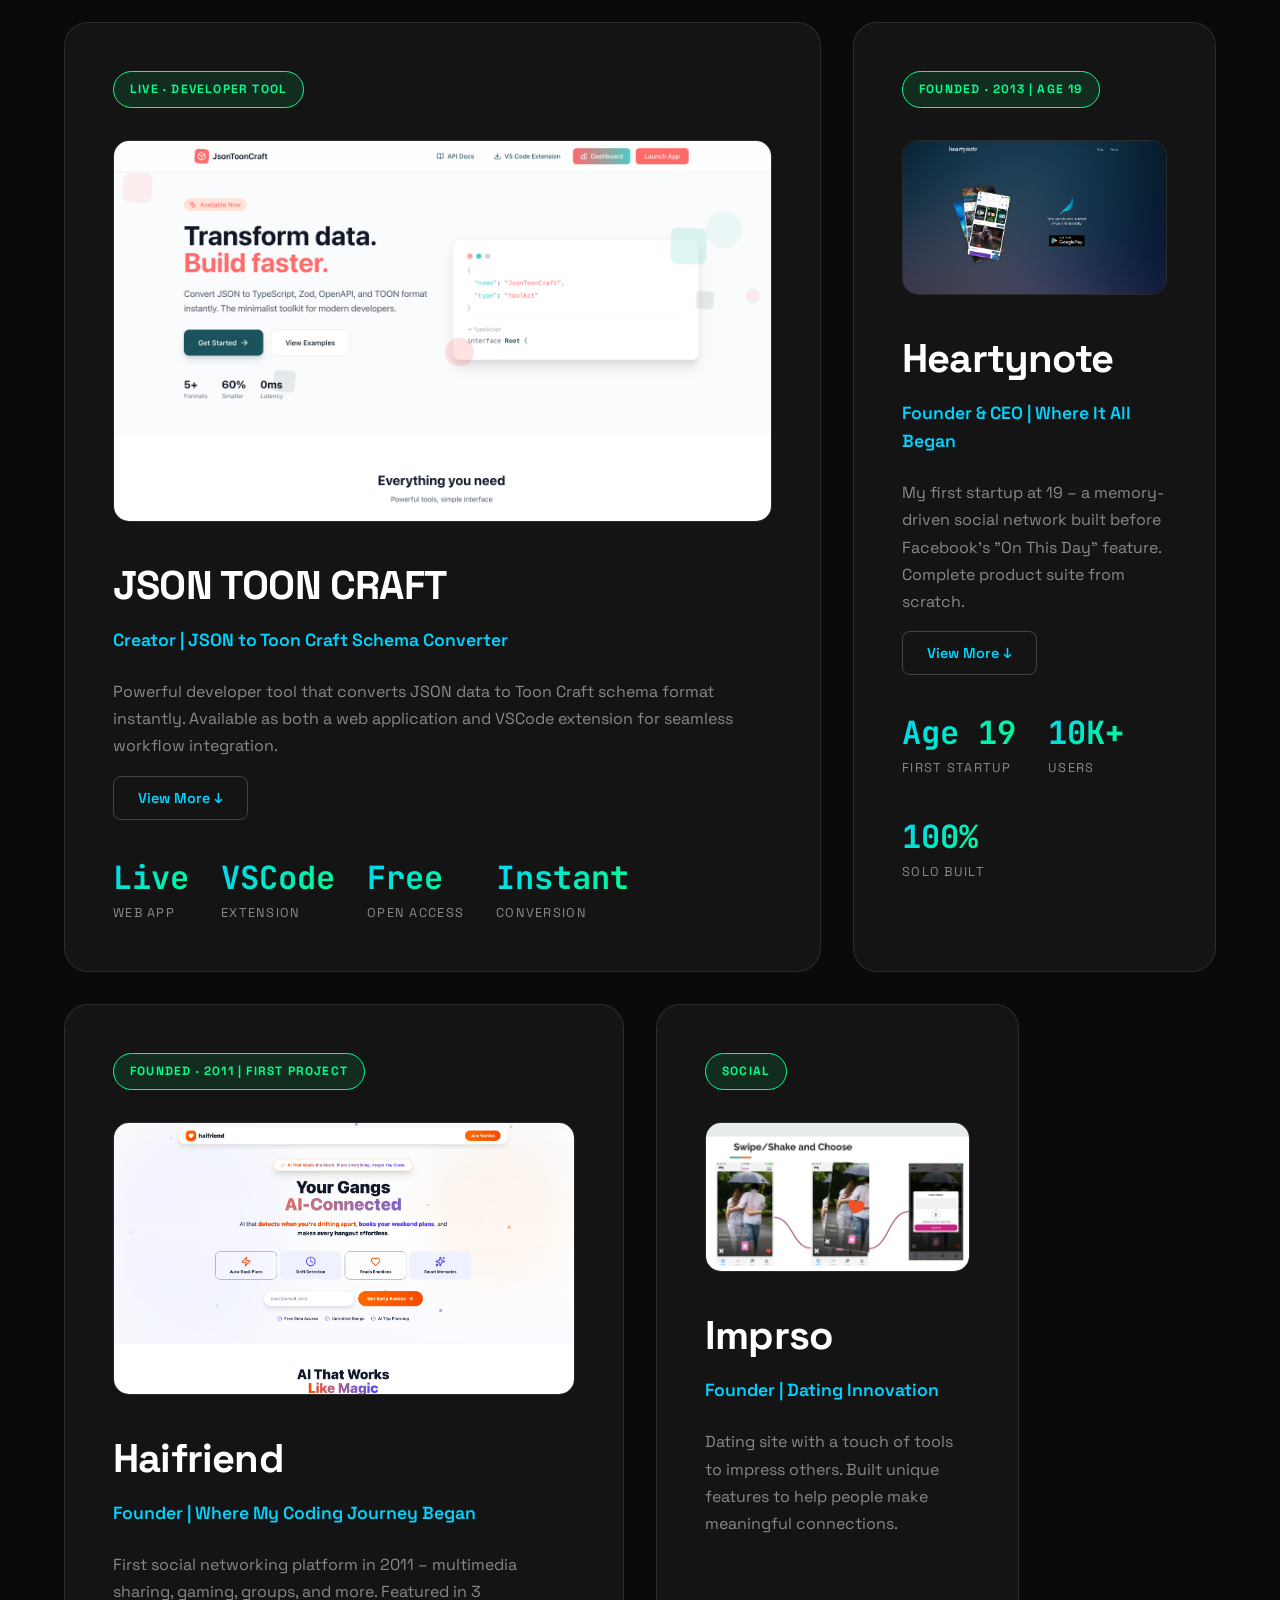
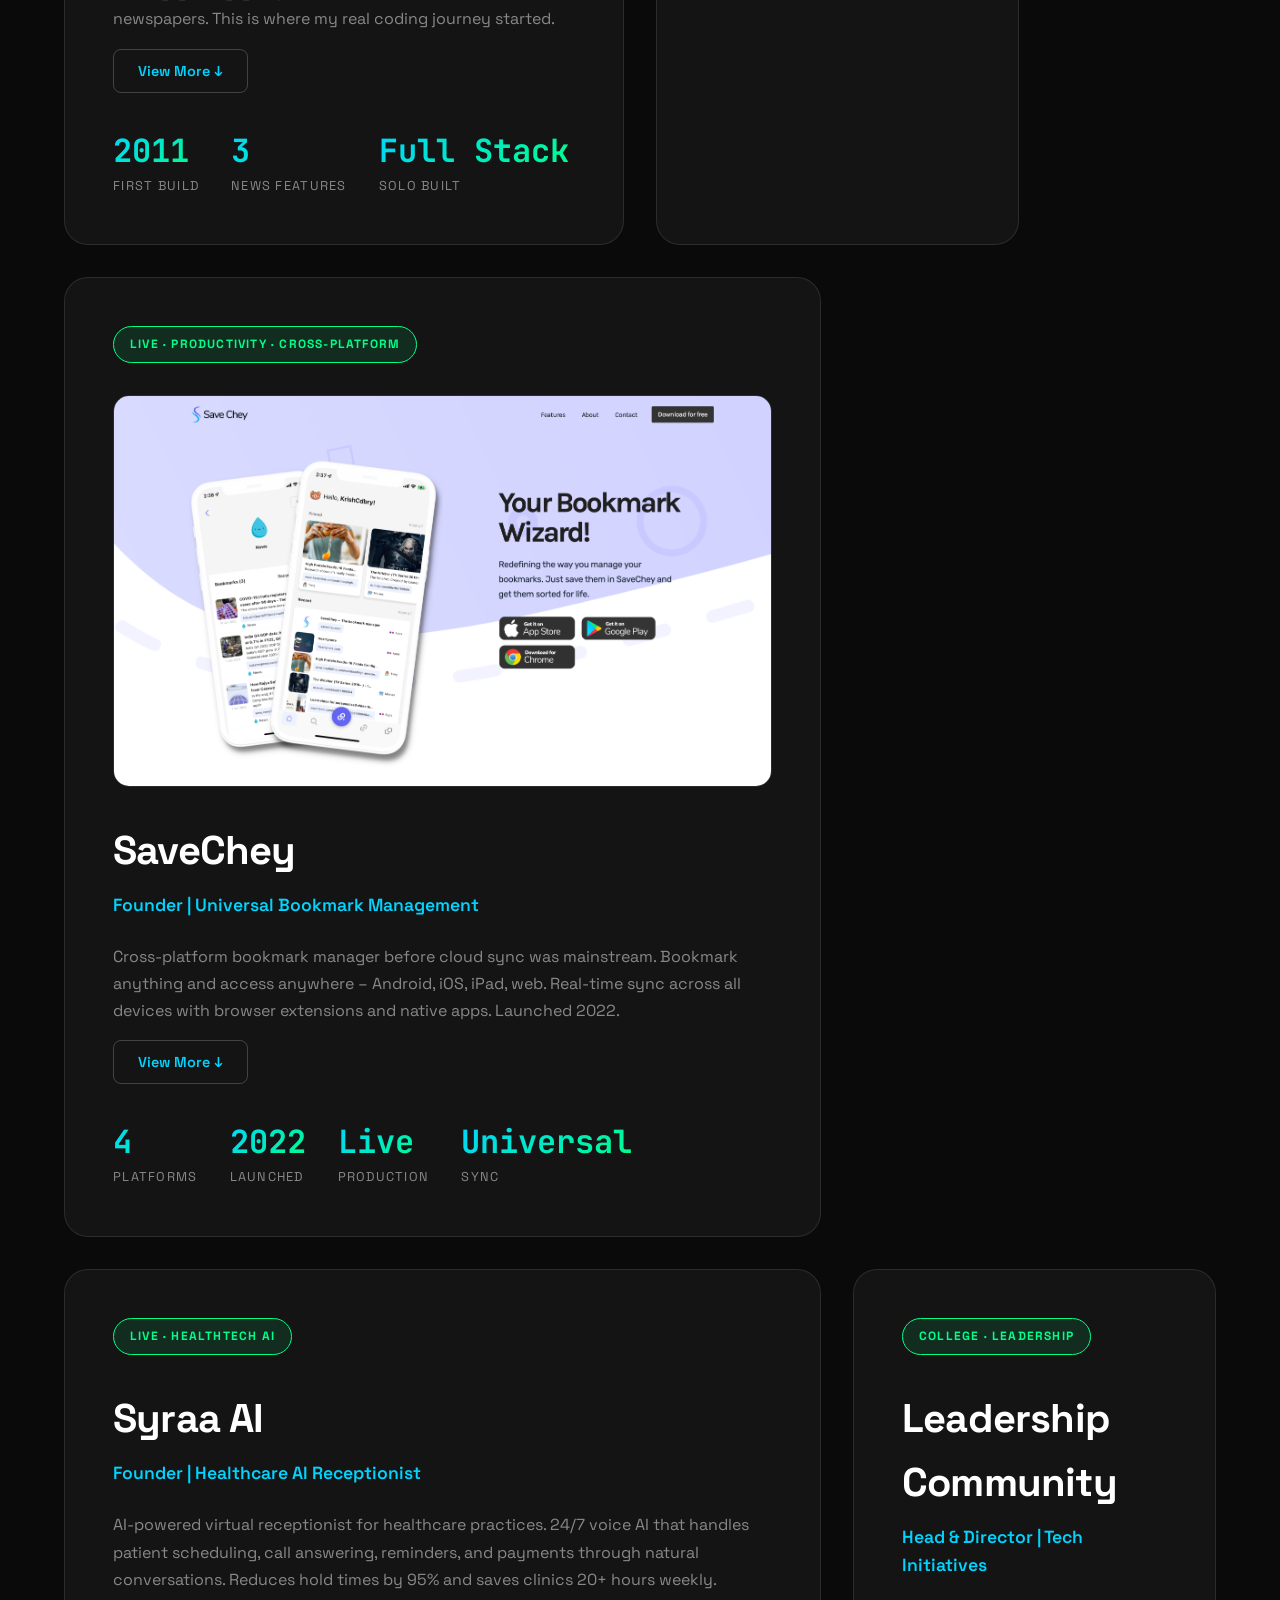
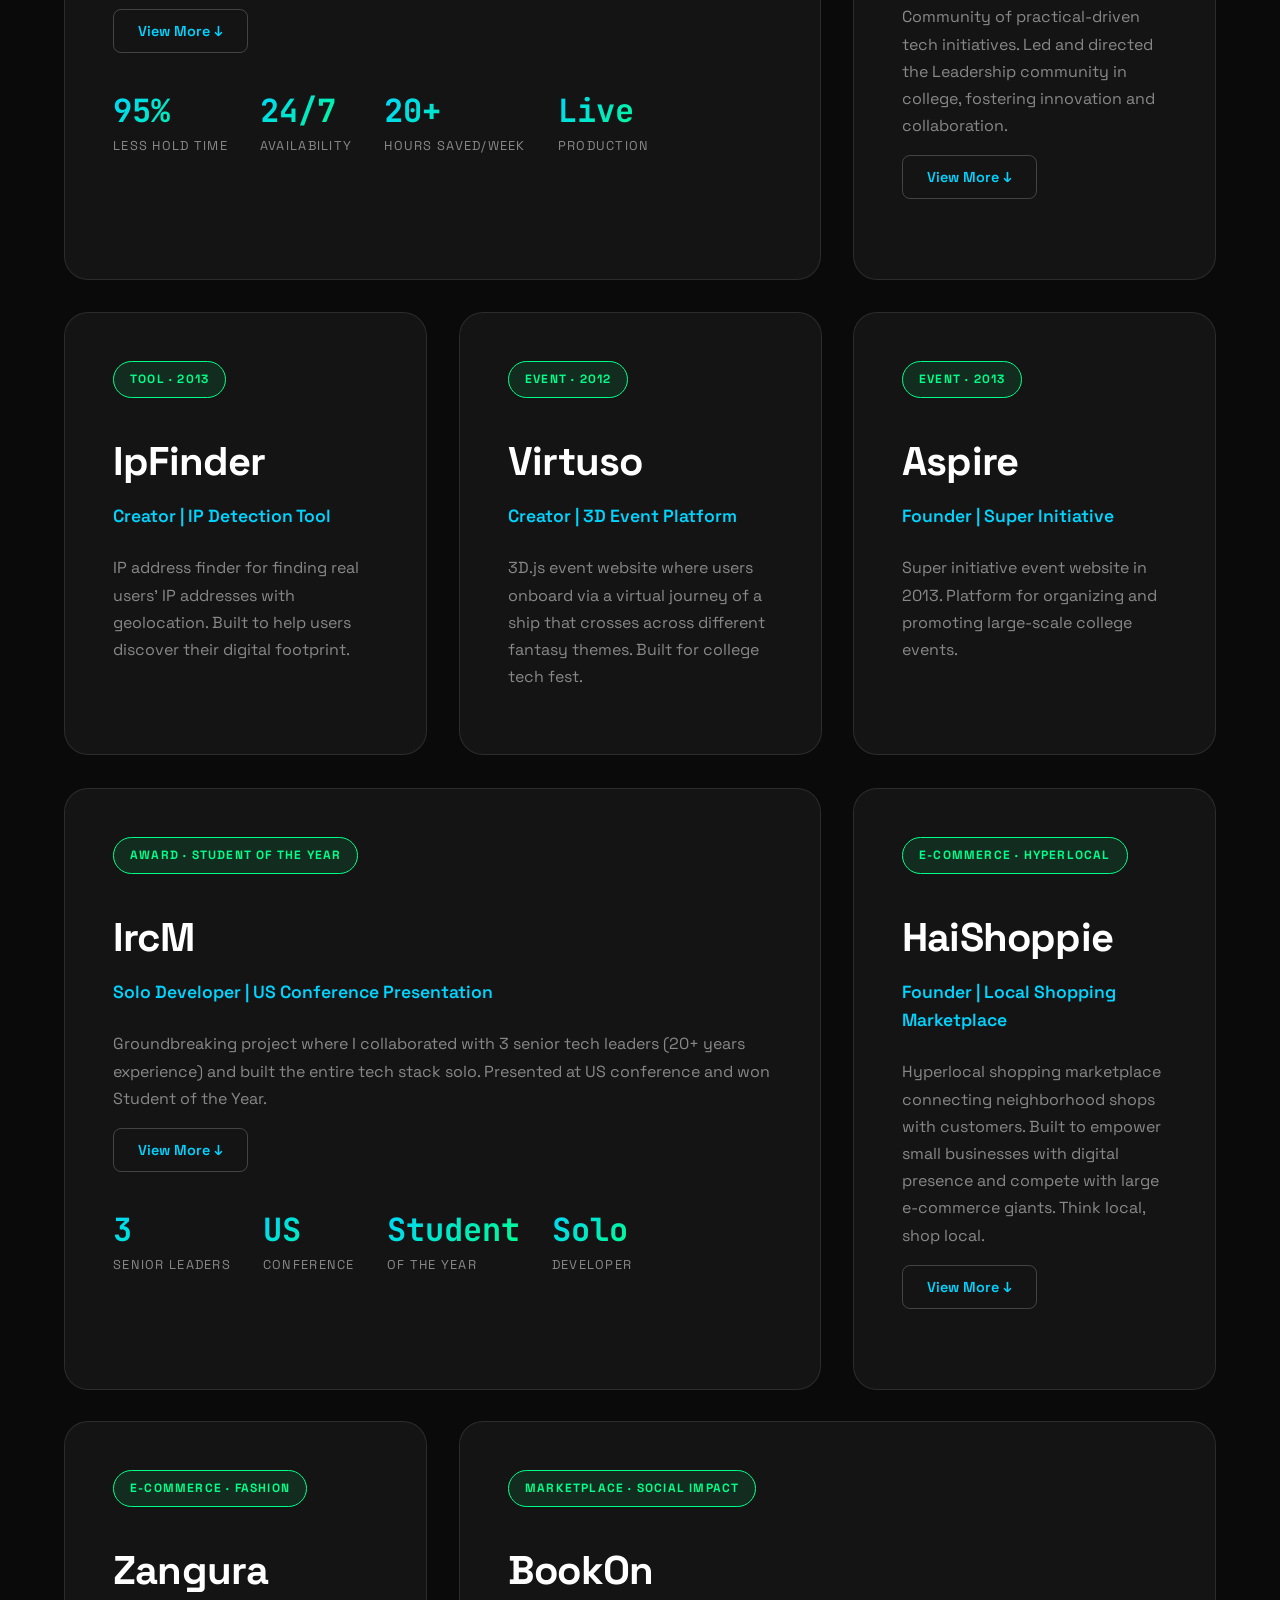
==== commit e30a916a: "feat: Update company logos to be small and clean (max 50px height) - Created new .company-logo CSS c" ====
--- a/index.html
+++ b/index.html
@@ -387,8 +387,8 @@
             <article class="work-card work-card-large" data-color="#00d4ff">
                 <div class="card-content">
                     <div class="card-tag">Current · 2025</div>
-                    <div class="card-image">
-                        <img src="static-stuff/images/jiviai.png" alt="Jivi AI - World's Leading Medical AI Platform">
+                    <div class="company-logo">
+                        <img src="static-stuff/images/jiviai.png" alt="Jivi AI">
                     </div>
                     <h3>Jivi AI</h3>
                     <p class="card-role">Head of Engineering | Delivering High-Impact Systems at Exceptional Speed</p>
@@ -547,8 +547,8 @@
             <article class="work-card" data-color="#06b6d4">
                 <div class="card-content">
                     <div class="card-tag">Advisory · UK Fintech</div>
-                    <div class="card-image">
-                        <img src="static-stuff/images/sprive.svg" alt="Sprive - UK Fintech">
+                    <div class="company-logo">
+                        <img src="static-stuff/images/sprive.svg" alt="Sprive">
                     </div>
                     <h3>Sprive</h3>
                     <p class="card-role">Technical Advisor | Transforming Performance & Driving 300x Growth</p>
@@ -657,8 +657,8 @@
             <article class="work-card work-card-wide" data-color="#ec4899">
                 <div class="card-content">
                     <div class="card-tag">Unicorn · $2.8B</div>
-                    <div class="card-image">
-                        <img src="static-stuff/images/bharatpe.png" alt="BharatPe - Fintech Unicorn">
+                    <div class="company-logo">
+                        <img src="static-stuff/images/bharatpe.png" alt="BharatPe">
                     </div>
                     <h3>BharatPe</h3>
                     <p class="card-role">Associate Director → Director of Engineering · 4 Years</p>
@@ -729,8 +729,8 @@
             <article class="work-card" data-color="#10b981">
                 <div class="card-content">
                     <div class="card-tag">Unicorn · $10B</div>
-                    <div class="card-image">
-                        <img src="static-stuff/images/blinkit.svg" alt="Blinkit (Grofers) - Quick Commerce Unicorn">
+                    <div class="company-logo">
+                        <img src="static-stuff/images/blinkit.svg" alt="Blinkit">
                     </div>
                     <h3>Grofers (now Blinkit)</h3>
                     <p class="card-role">Led Engineering @ Growth</p>
--- a/styles.css
+++ b/styles.css
@@ -600,6 +600,26 @@
     transform: scale(1.05);
 }
 
+.company-logo {
+    display: flex;
+    align-items: center;
+    margin-bottom: 1.5rem;
+    max-height: 50px;
+}
+
+.company-logo img {
+    max-height: 50px;
+    width: auto;
+    display: block;
+    object-fit: contain;
+    filter: brightness(0.95);
+    transition: filter 0.3s var(--ease-out-expo);
+}
+
+.work-card:hover .company-logo img {
+    filter: brightness(1.1);
+}
+
 .view-more-btn {
     background: transparent;
     border: 1px solid rgba(255, 255, 255, 0.2);
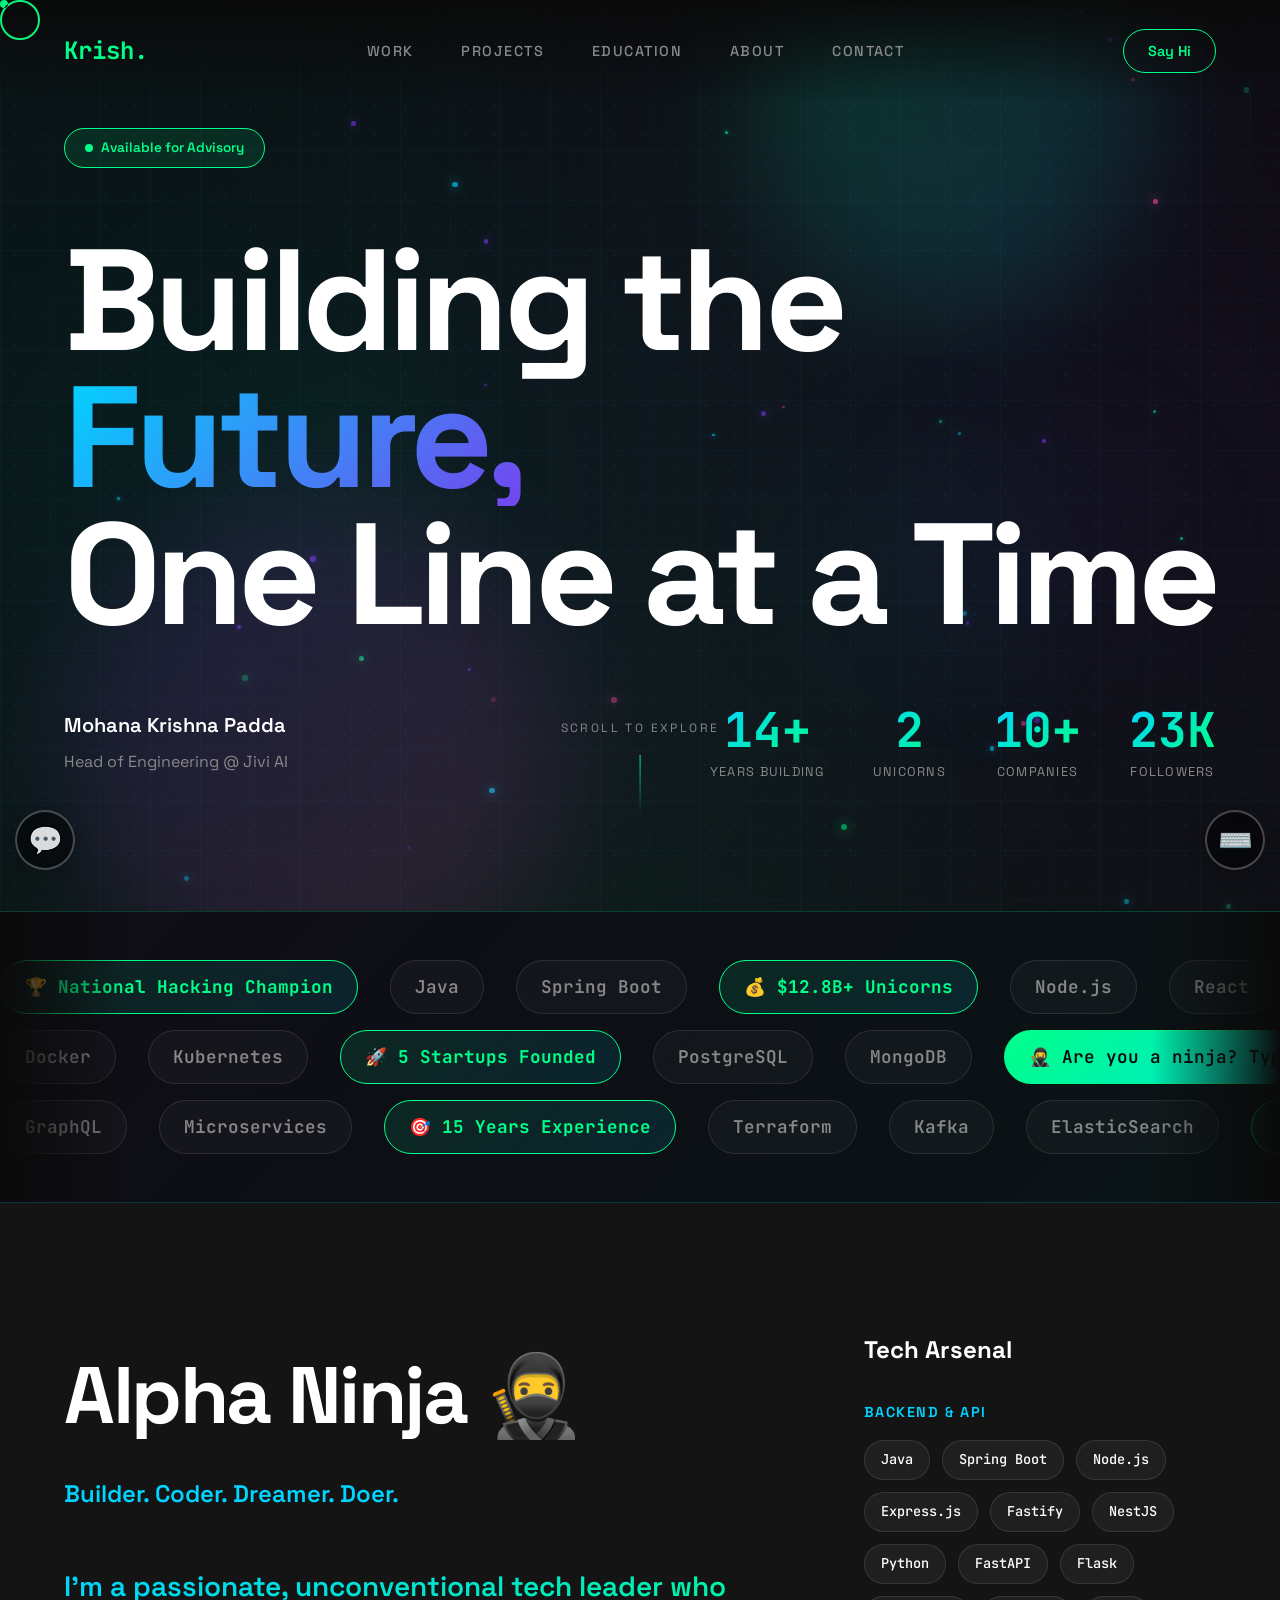
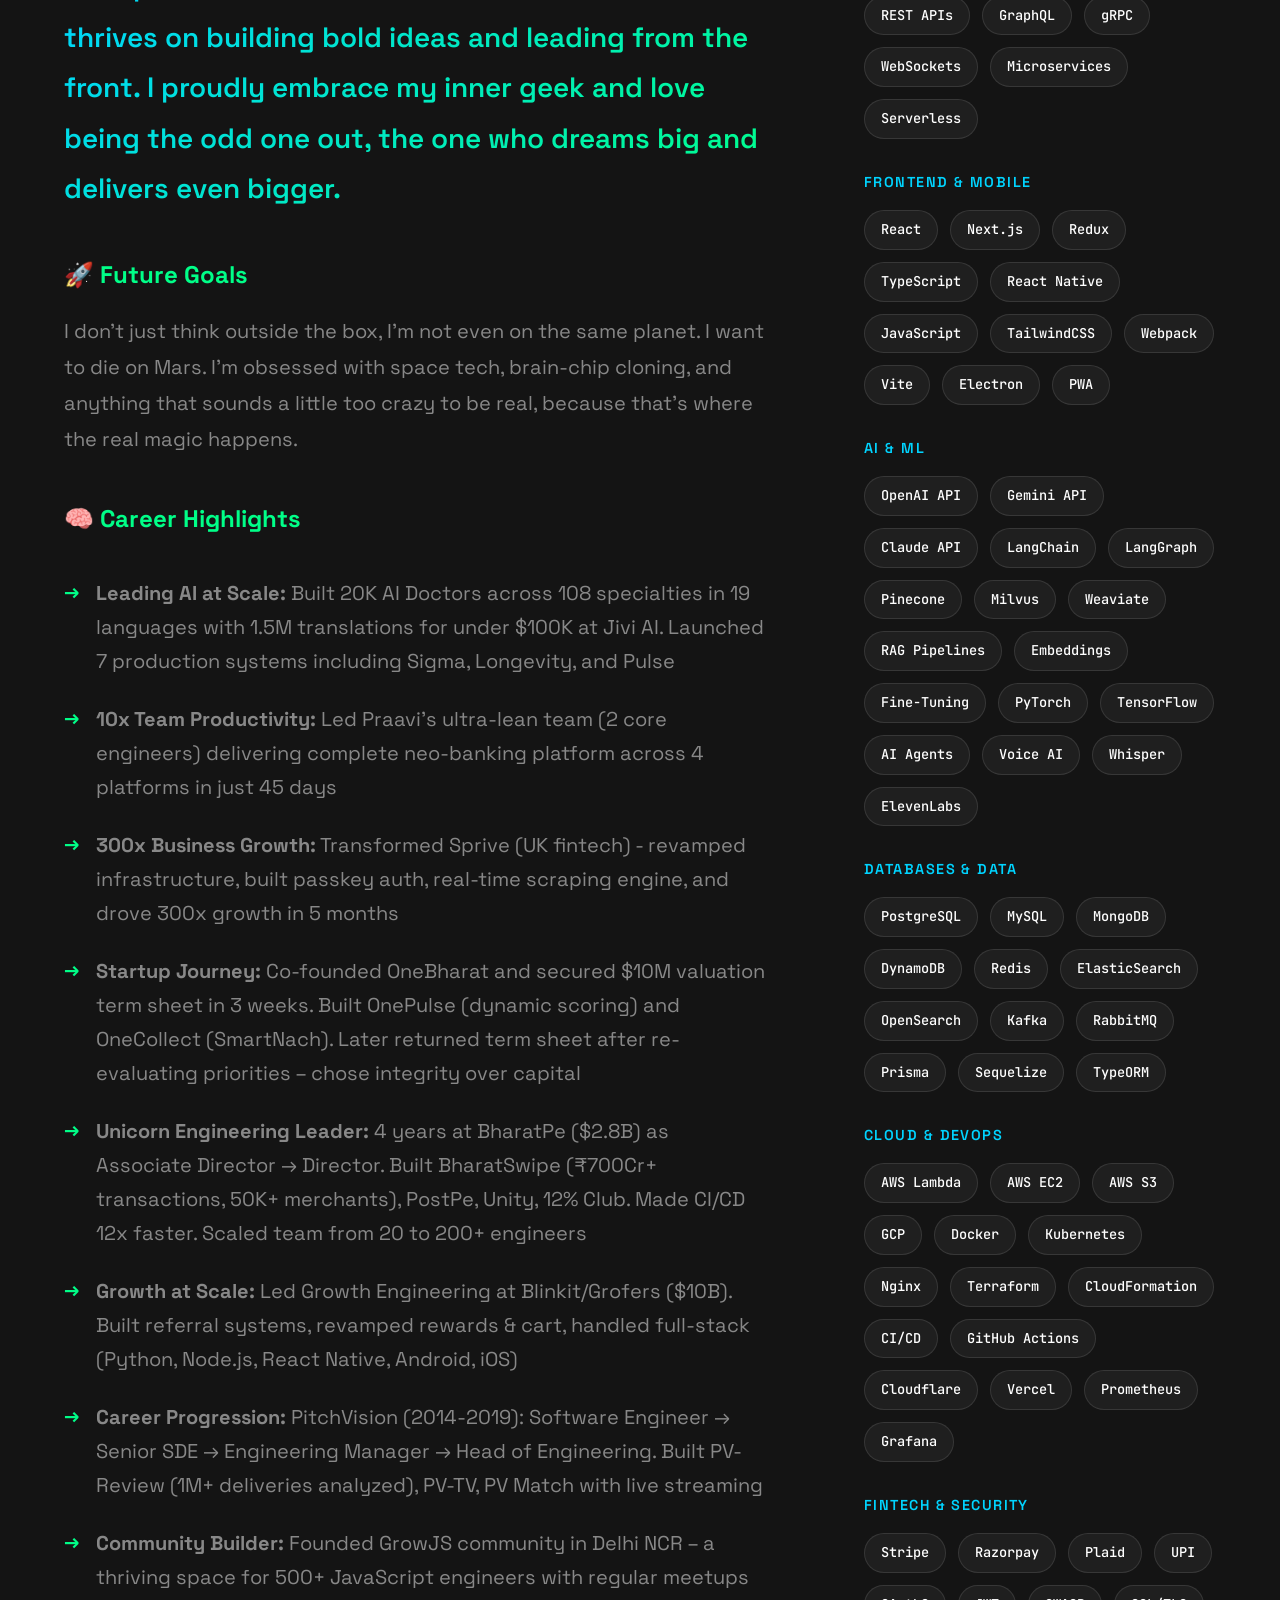
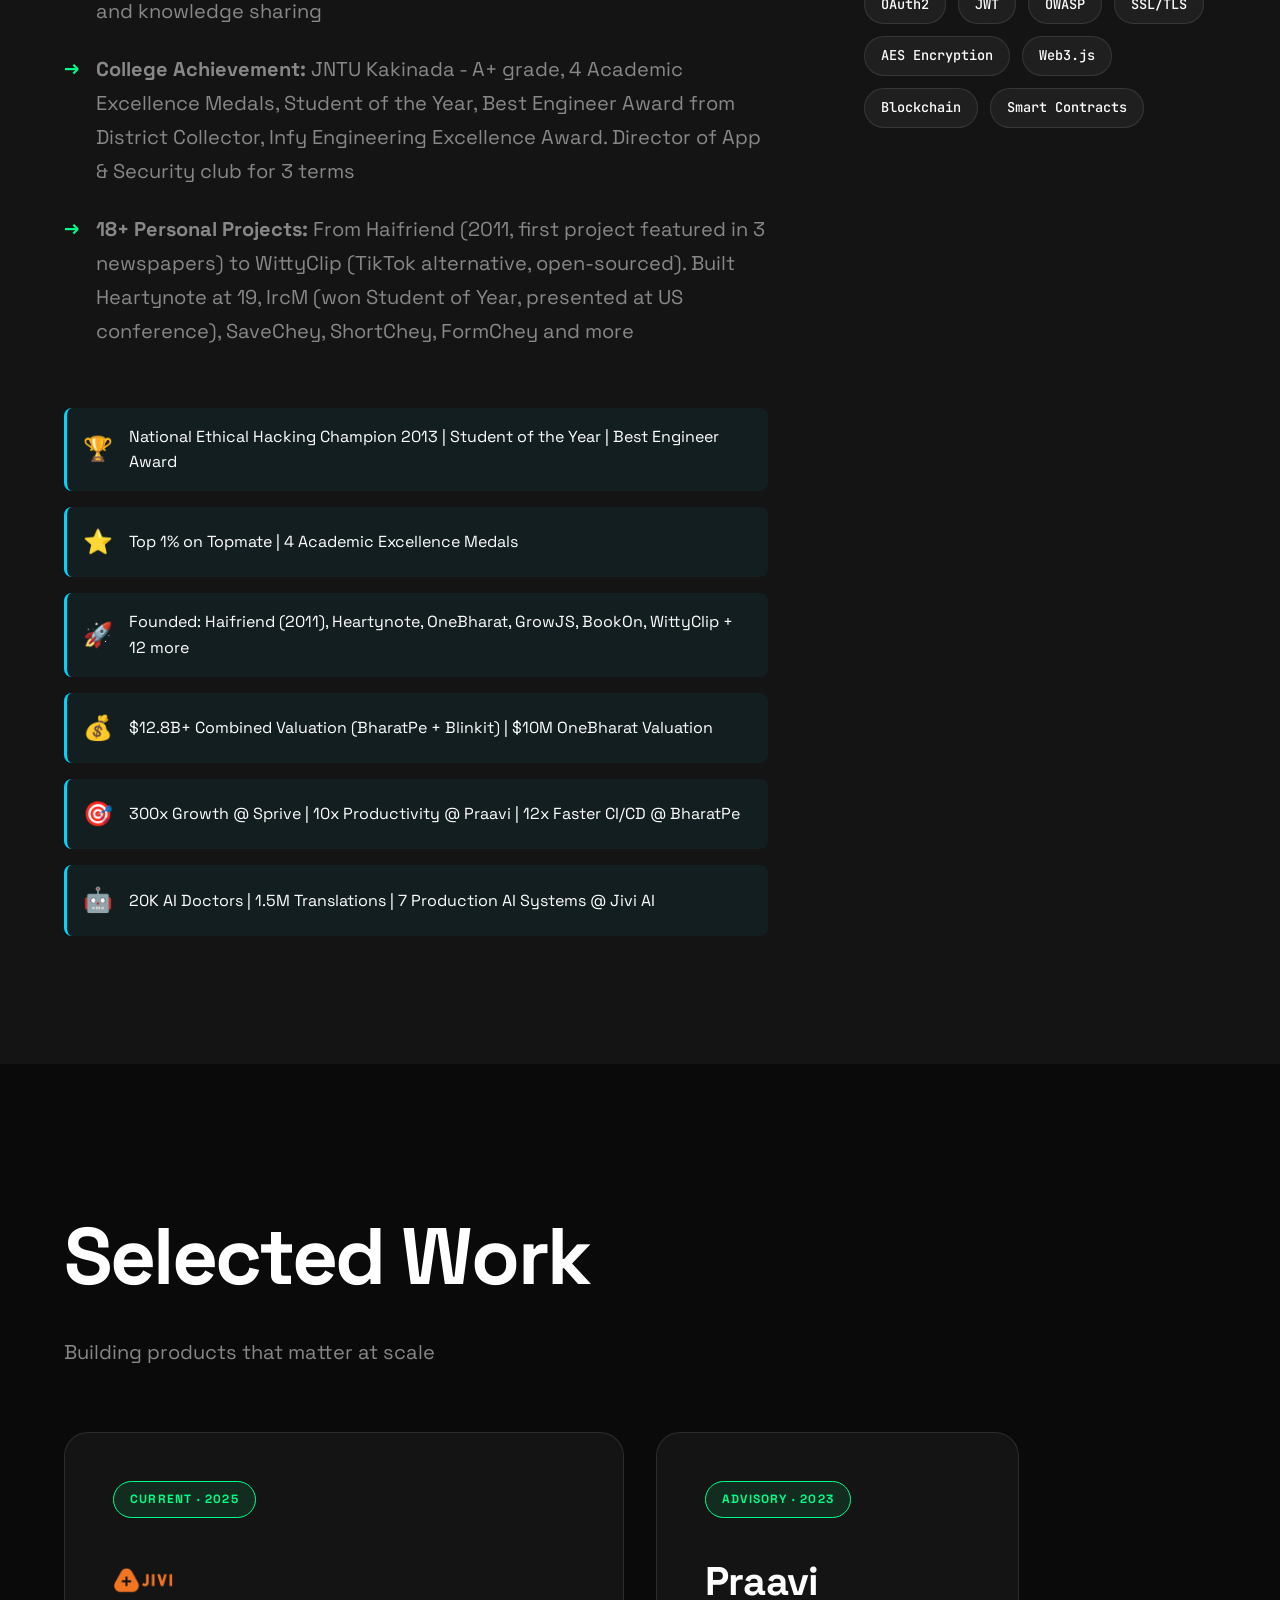
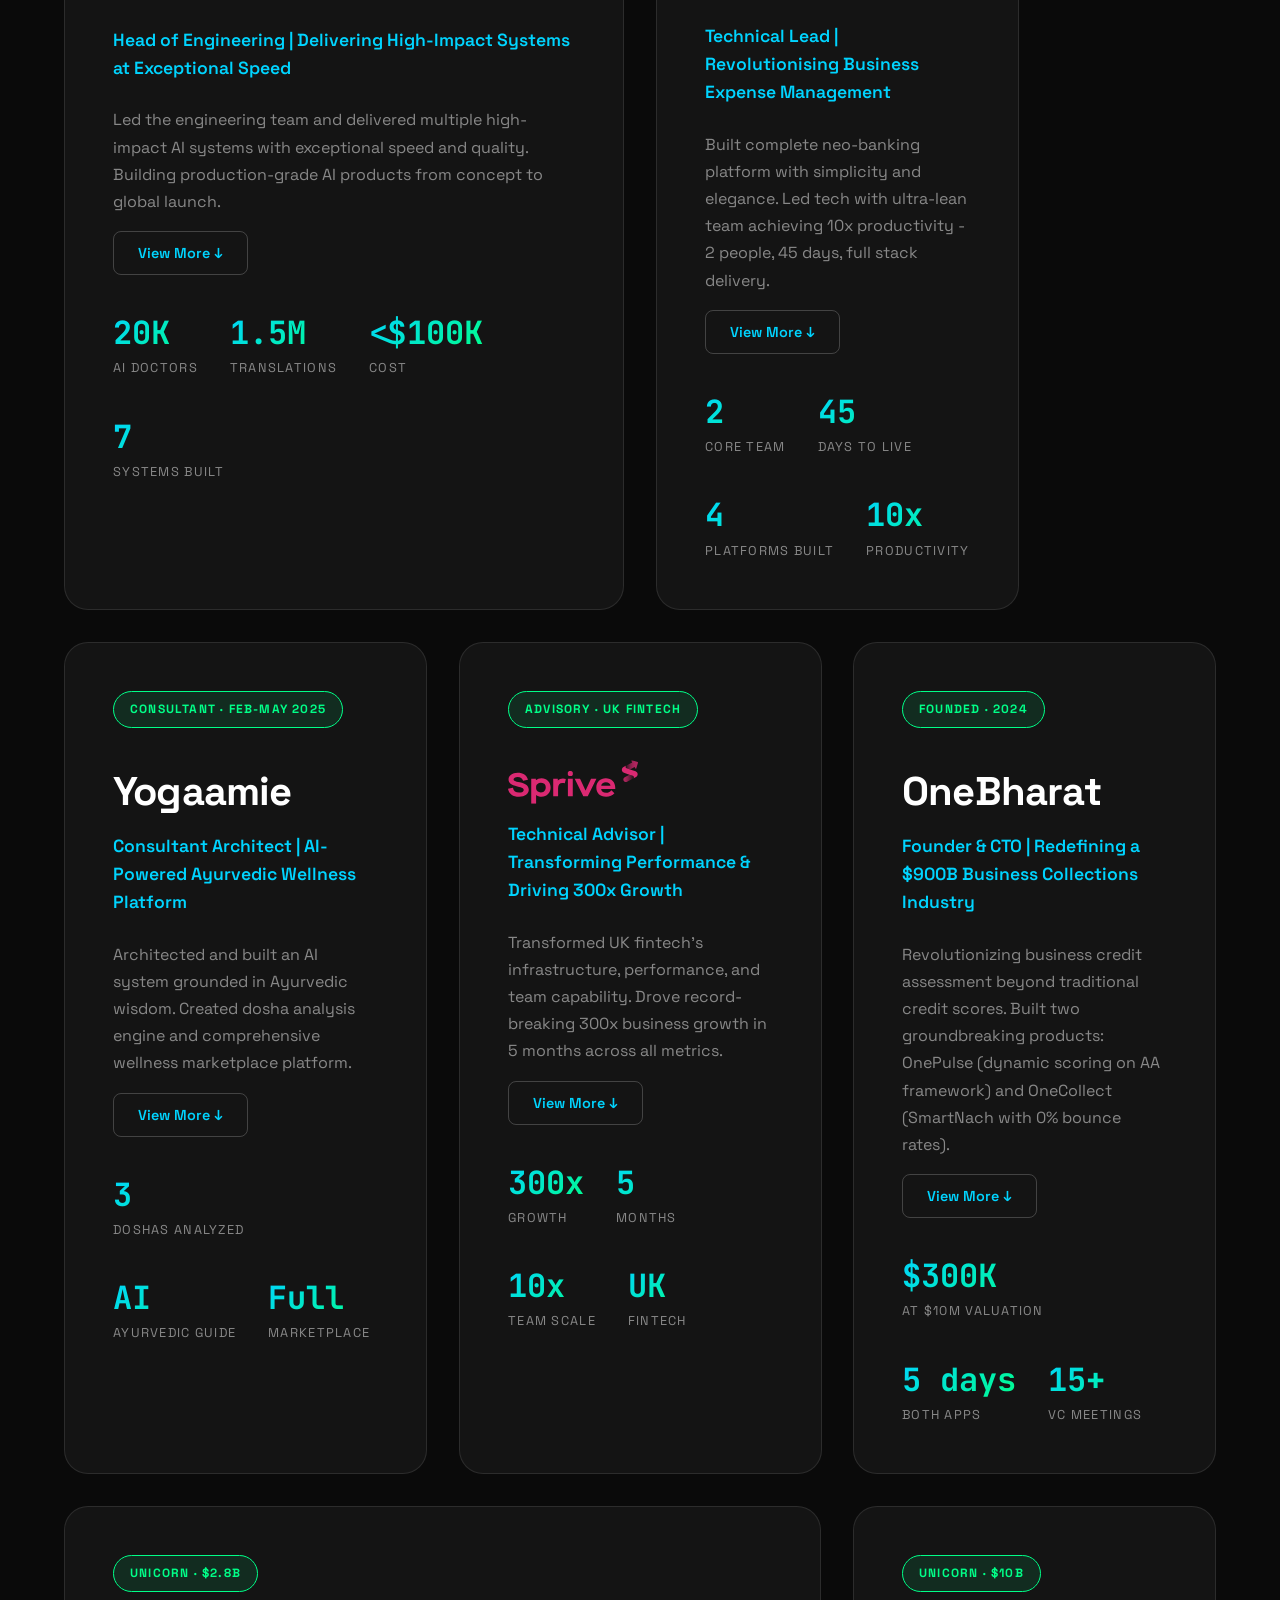
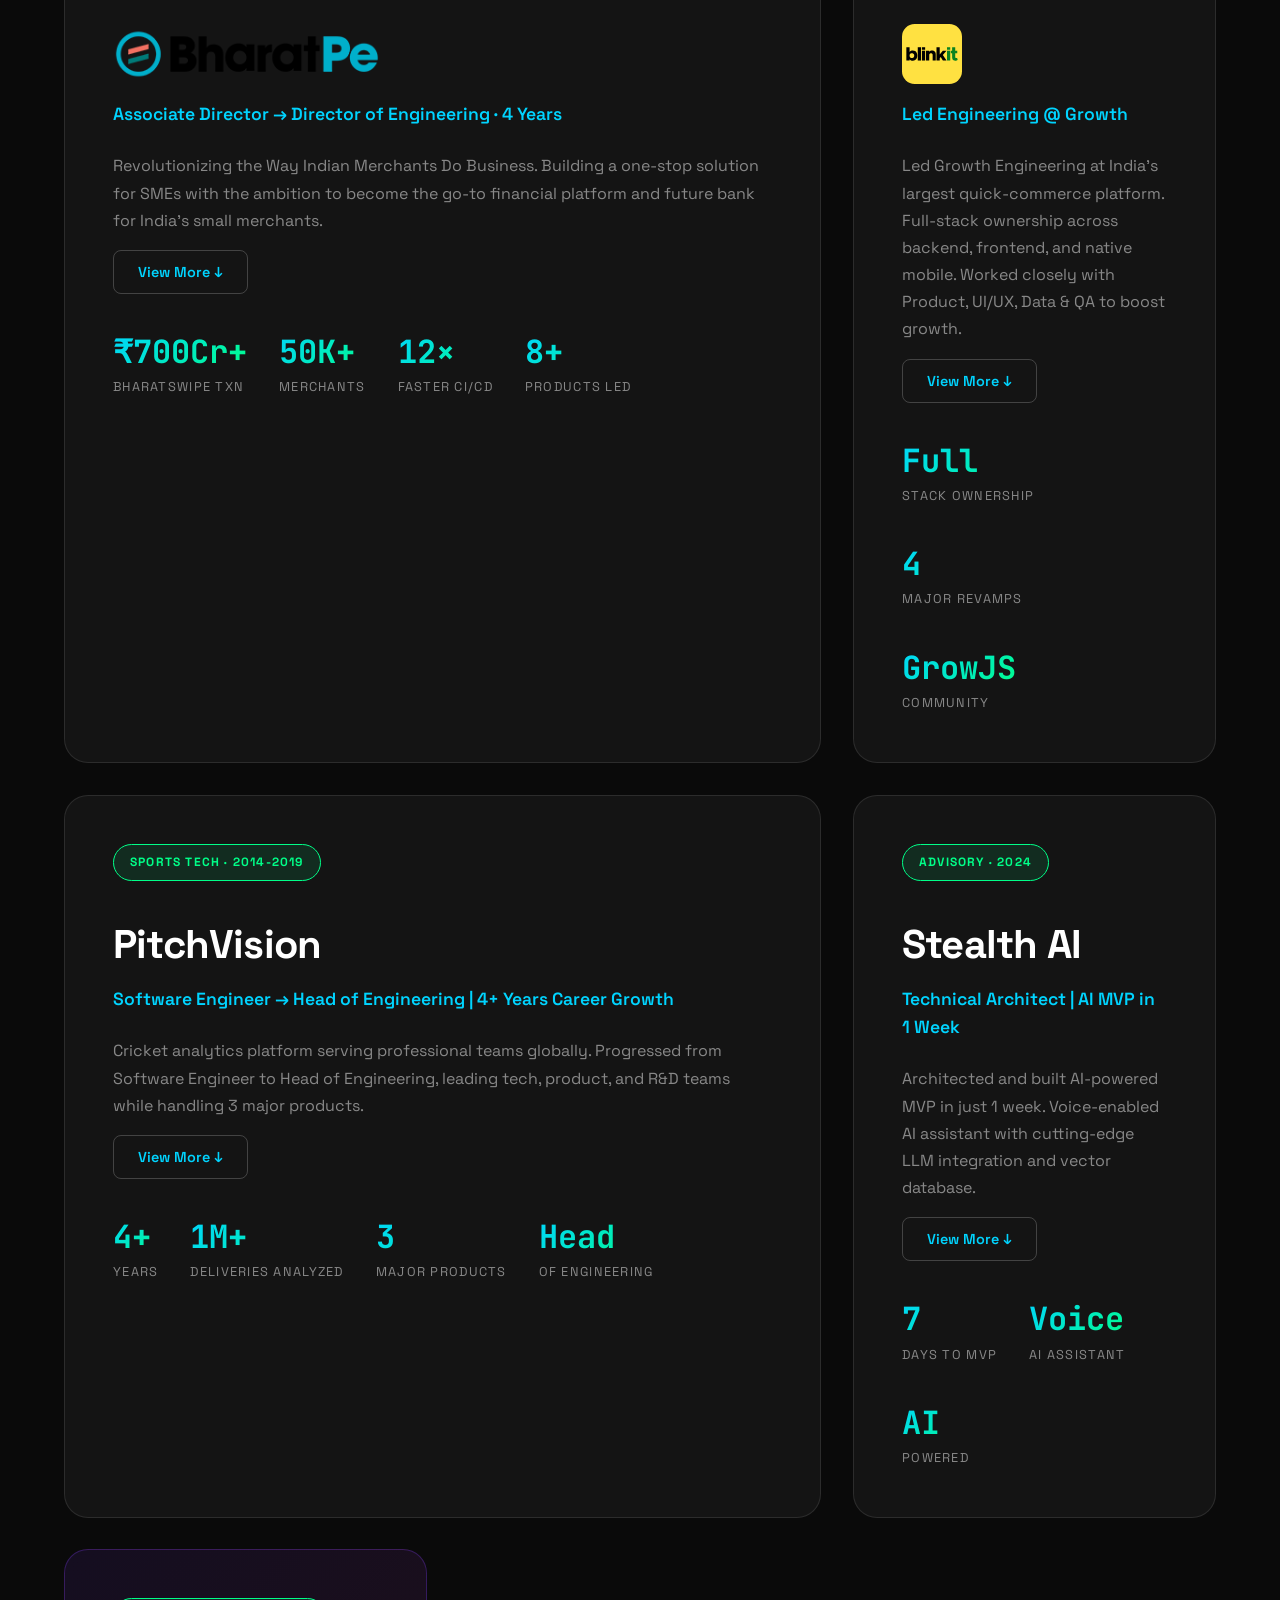
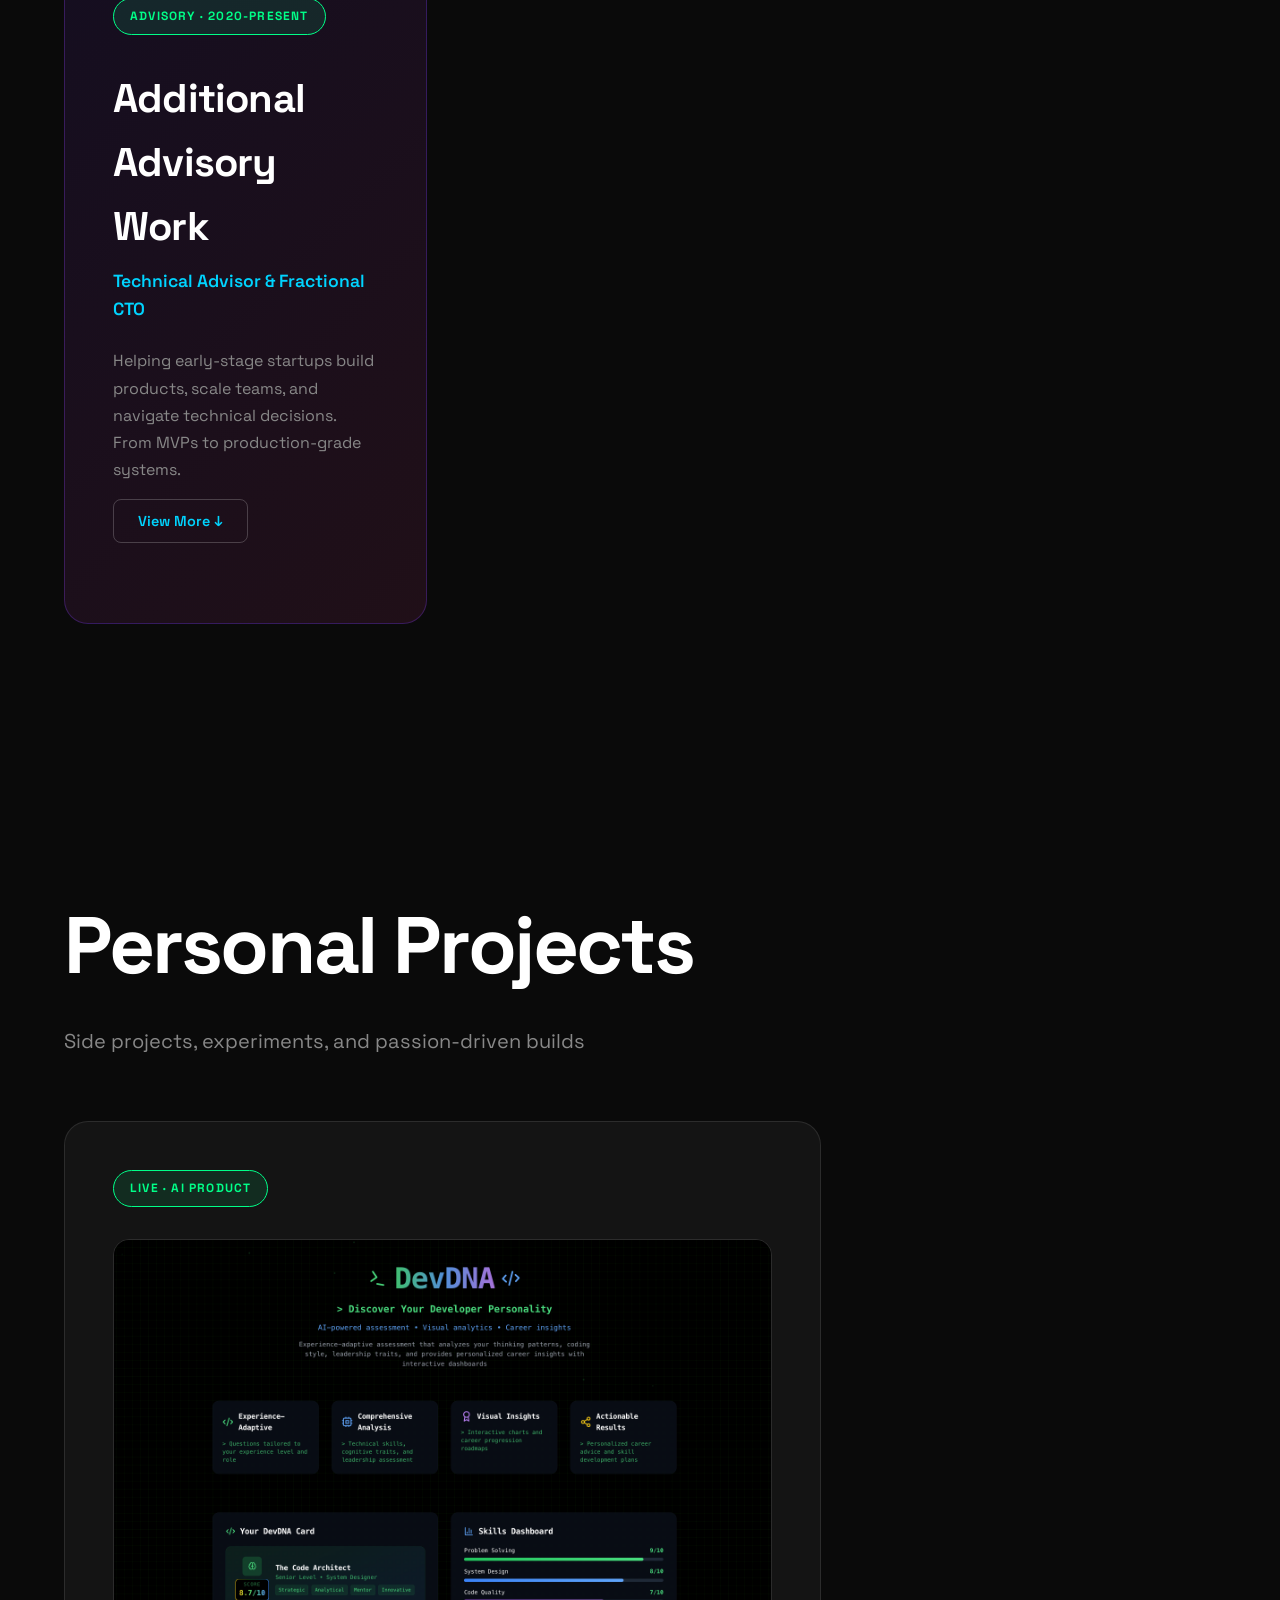
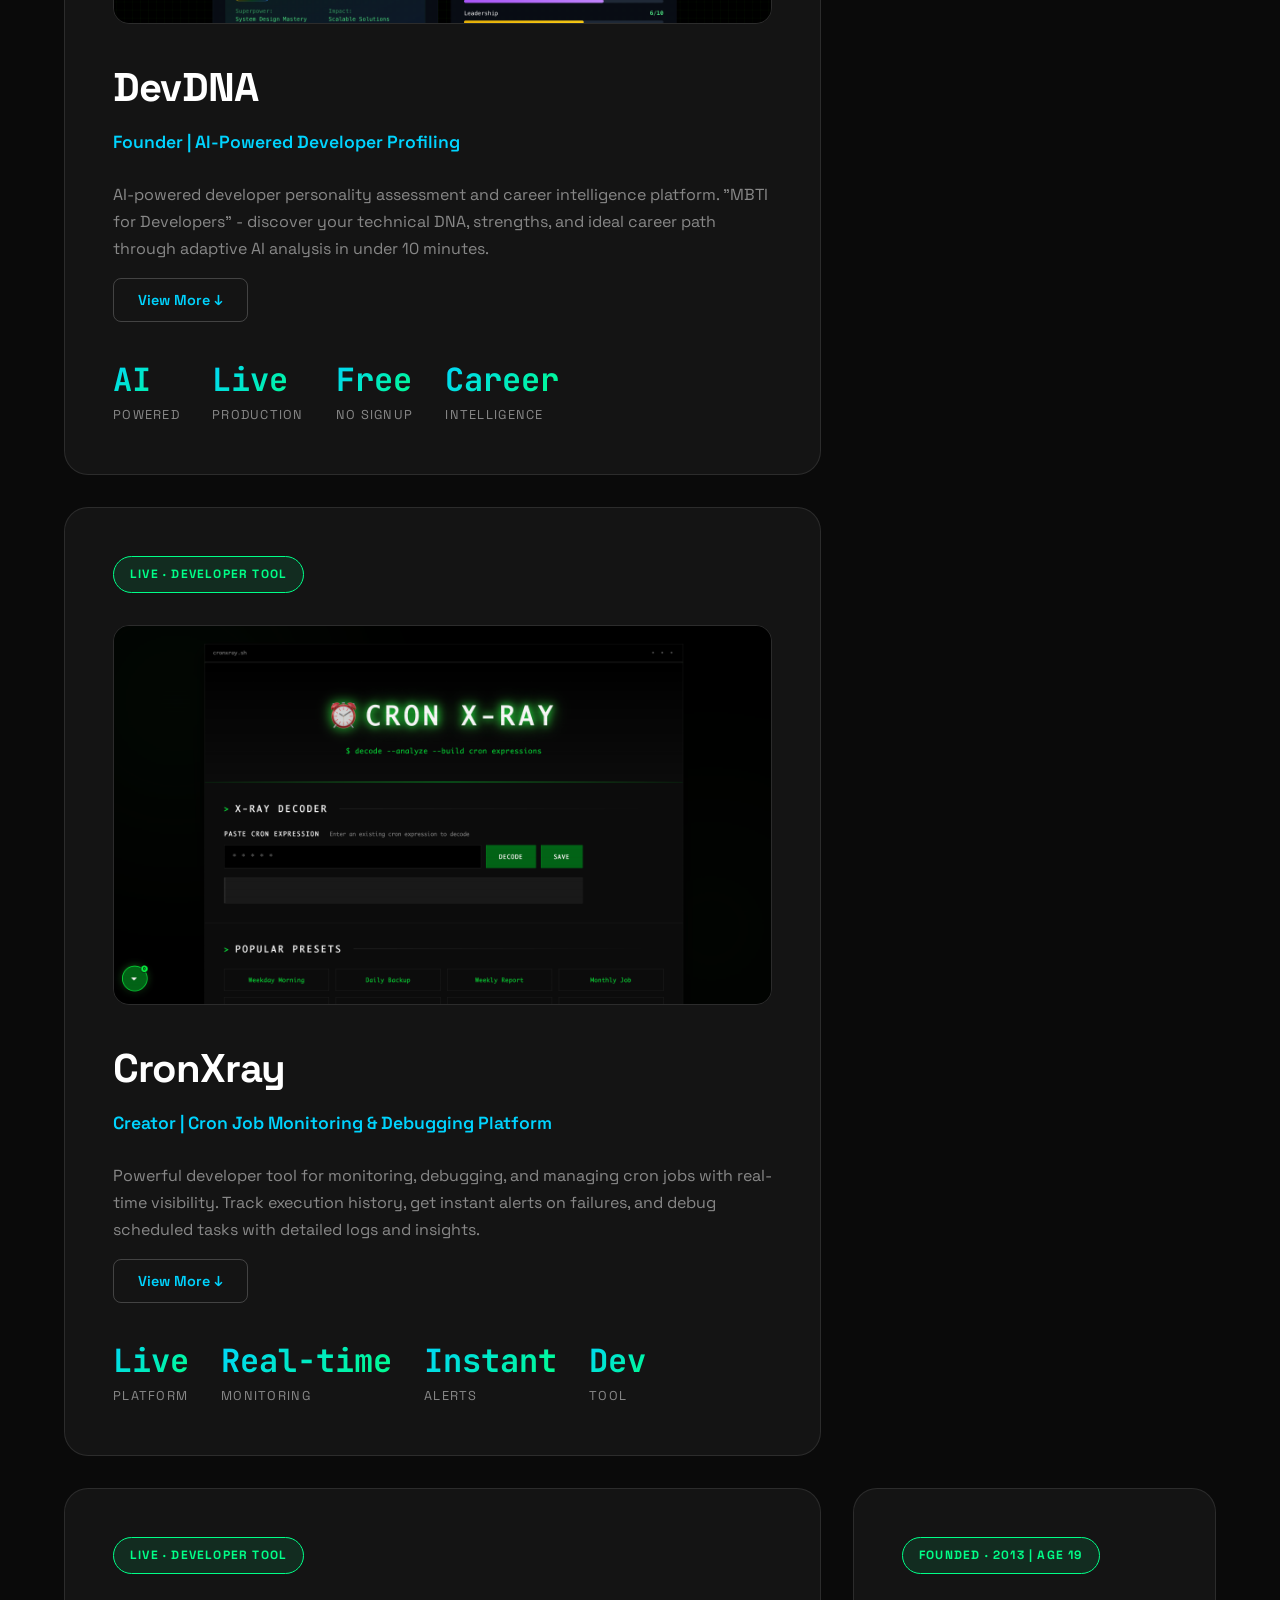
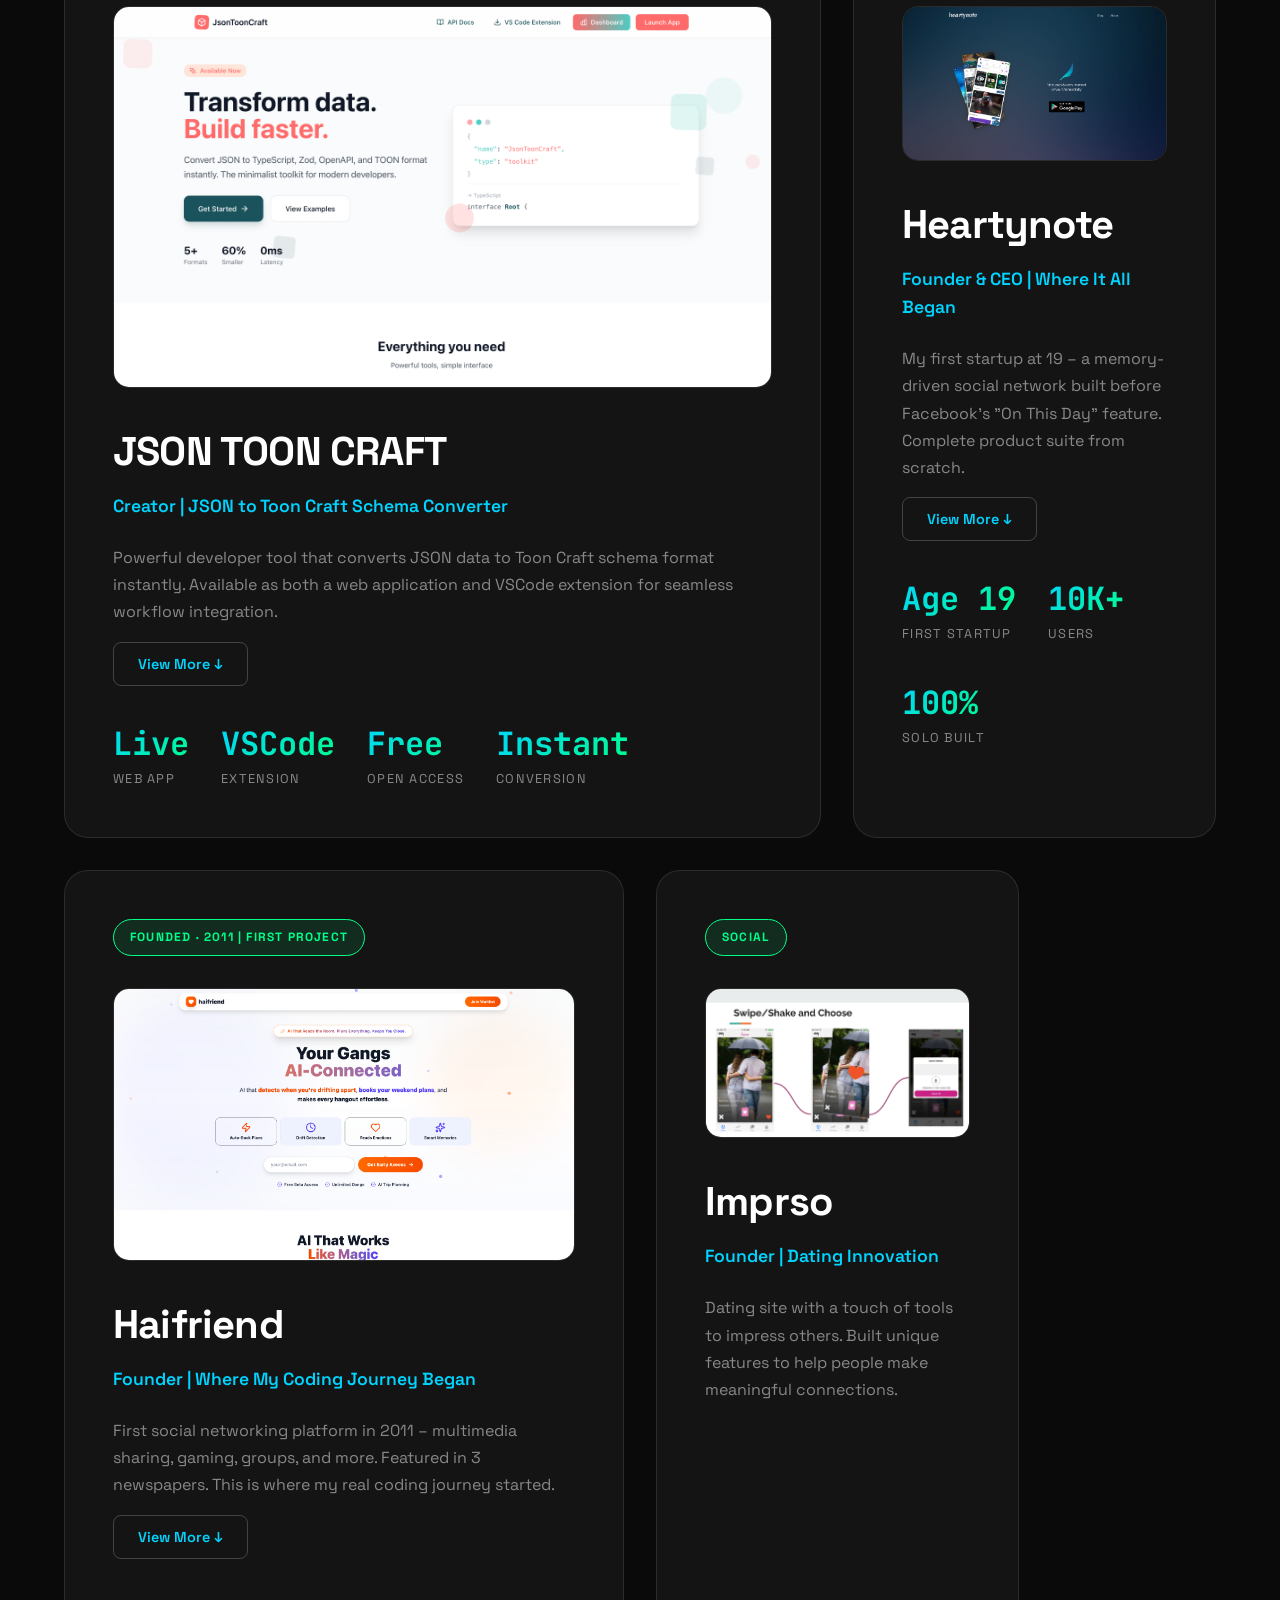
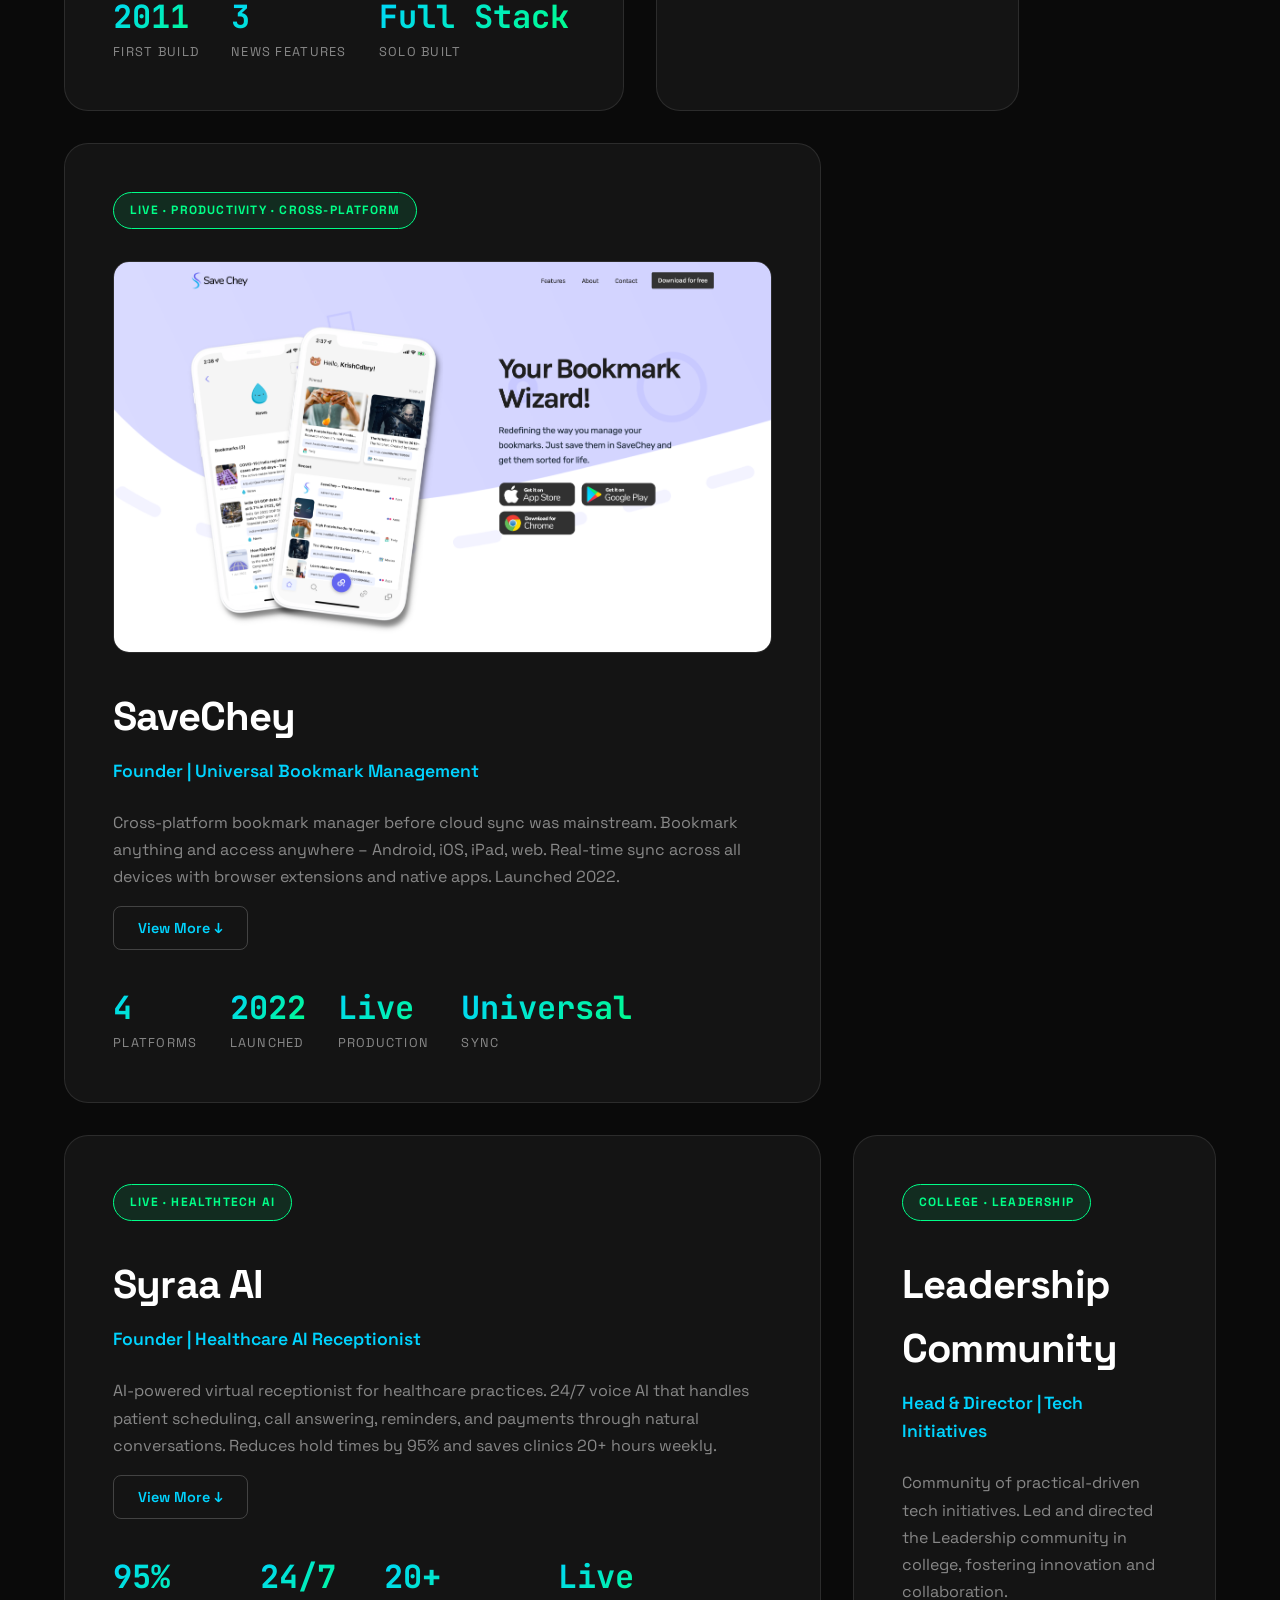
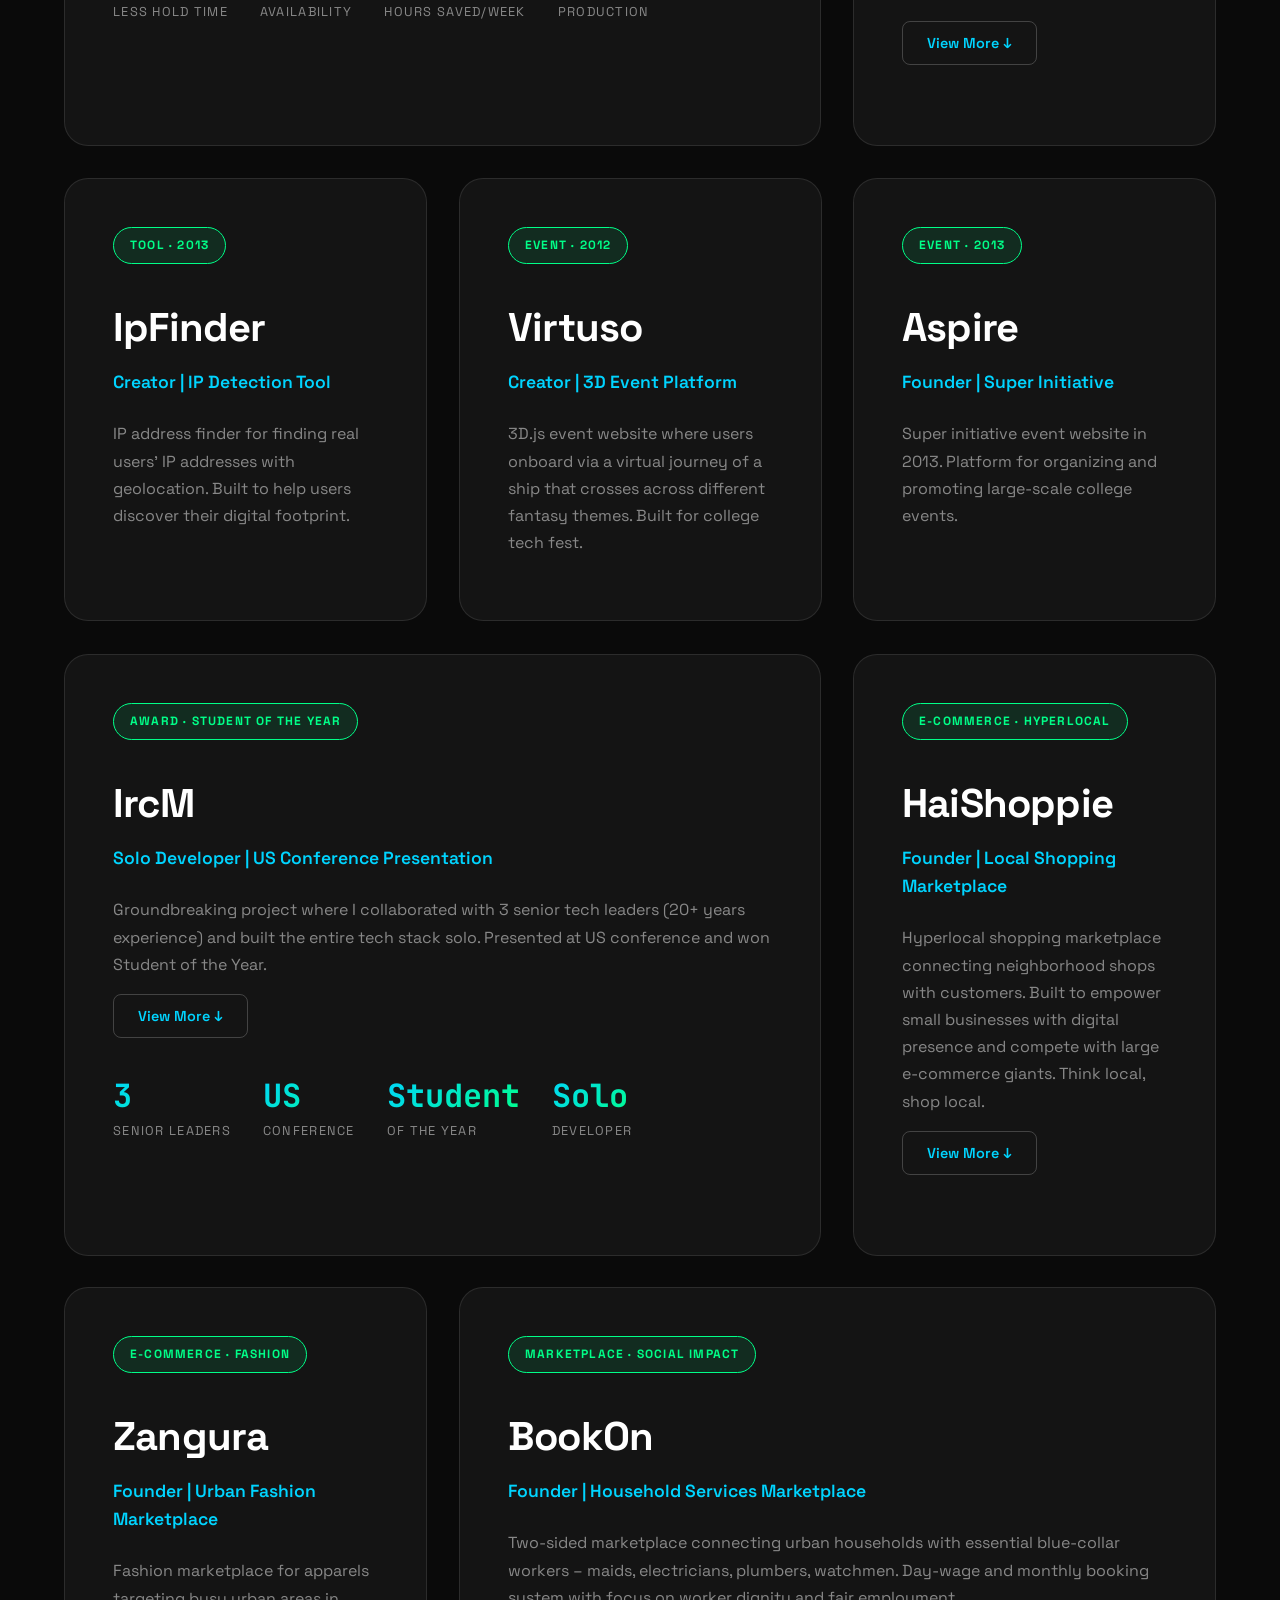
==== commit 83431d88: "feat: Replace company names with logos as headers - Removed h3 text names for all companies with log" ====
--- a/index.html
+++ b/index.html
@@ -390,7 +390,6 @@
                     <div class="company-logo">
                         <img src="static-stuff/images/jiviai.png" alt="Jivi AI">
                     </div>
-                    <h3>Jivi AI</h3>
                     <p class="card-role">Head of Engineering | Delivering High-Impact Systems at Exceptional Speed</p>
                     <p class="card-desc">Led the engineering team and delivered multiple high-impact AI systems with exceptional speed and quality. Building production-grade AI products from concept to global launch.</p>
 
@@ -550,7 +549,6 @@
                     <div class="company-logo">
                         <img src="static-stuff/images/sprive.svg" alt="Sprive">
                     </div>
-                    <h3>Sprive</h3>
                     <p class="card-role">Technical Advisor | Transforming Performance & Driving 300x Growth</p>
                     <p class="card-desc">Transformed UK fintech's infrastructure, performance, and team capability. Drove record-breaking 300x business growth in 5 months across all metrics.</p>
 
@@ -660,7 +658,6 @@
                     <div class="company-logo">
                         <img src="static-stuff/images/bharatpe.png" alt="BharatPe">
                     </div>
-                    <h3>BharatPe</h3>
                     <p class="card-role">Associate Director → Director of Engineering · 4 Years</p>
                     <p class="card-desc">Revolutionizing the Way Indian Merchants Do Business. Building a one-stop solution for SMEs with the ambition to become the go-to financial platform and future bank for India's small merchants.</p>
 
@@ -732,7 +729,6 @@
                     <div class="company-logo">
                         <img src="static-stuff/images/blinkit.svg" alt="Blinkit">
                     </div>
-                    <h3>Grofers (now Blinkit)</h3>
                     <p class="card-role">Led Engineering @ Growth</p>
                     <p class="card-desc">Led Growth Engineering at India's largest quick-commerce platform. Full-stack ownership across backend, frontend, and native mobile. Worked closely with Product, UI/UX, Data & QA to boost growth.</p>
 
--- a/styles.css
+++ b/styles.css
@@ -603,21 +603,26 @@
 .company-logo {
     display: flex;
     align-items: center;
-    margin-bottom: 1.5rem;
-    max-height: 50px;
+    margin-bottom: 1rem;
+    max-height: 60px;
 }
 
 .company-logo img {
-    max-height: 50px;
+    max-height: 60px;
     width: auto;
     display: block;
     object-fit: contain;
-    filter: brightness(0.95);
-    transition: filter 0.3s var(--ease-out-expo);
+    filter: brightness(1);
+    transition: all 0.3s var(--ease-out-expo);
 }
 
 .work-card:hover .company-logo img {
-    filter: brightness(1.1);
+    filter: brightness(1.15);
+    transform: translateX(4px);
+}
+
+.card-content {
+    position: relative;
 }
 
 .view-more-btn {
